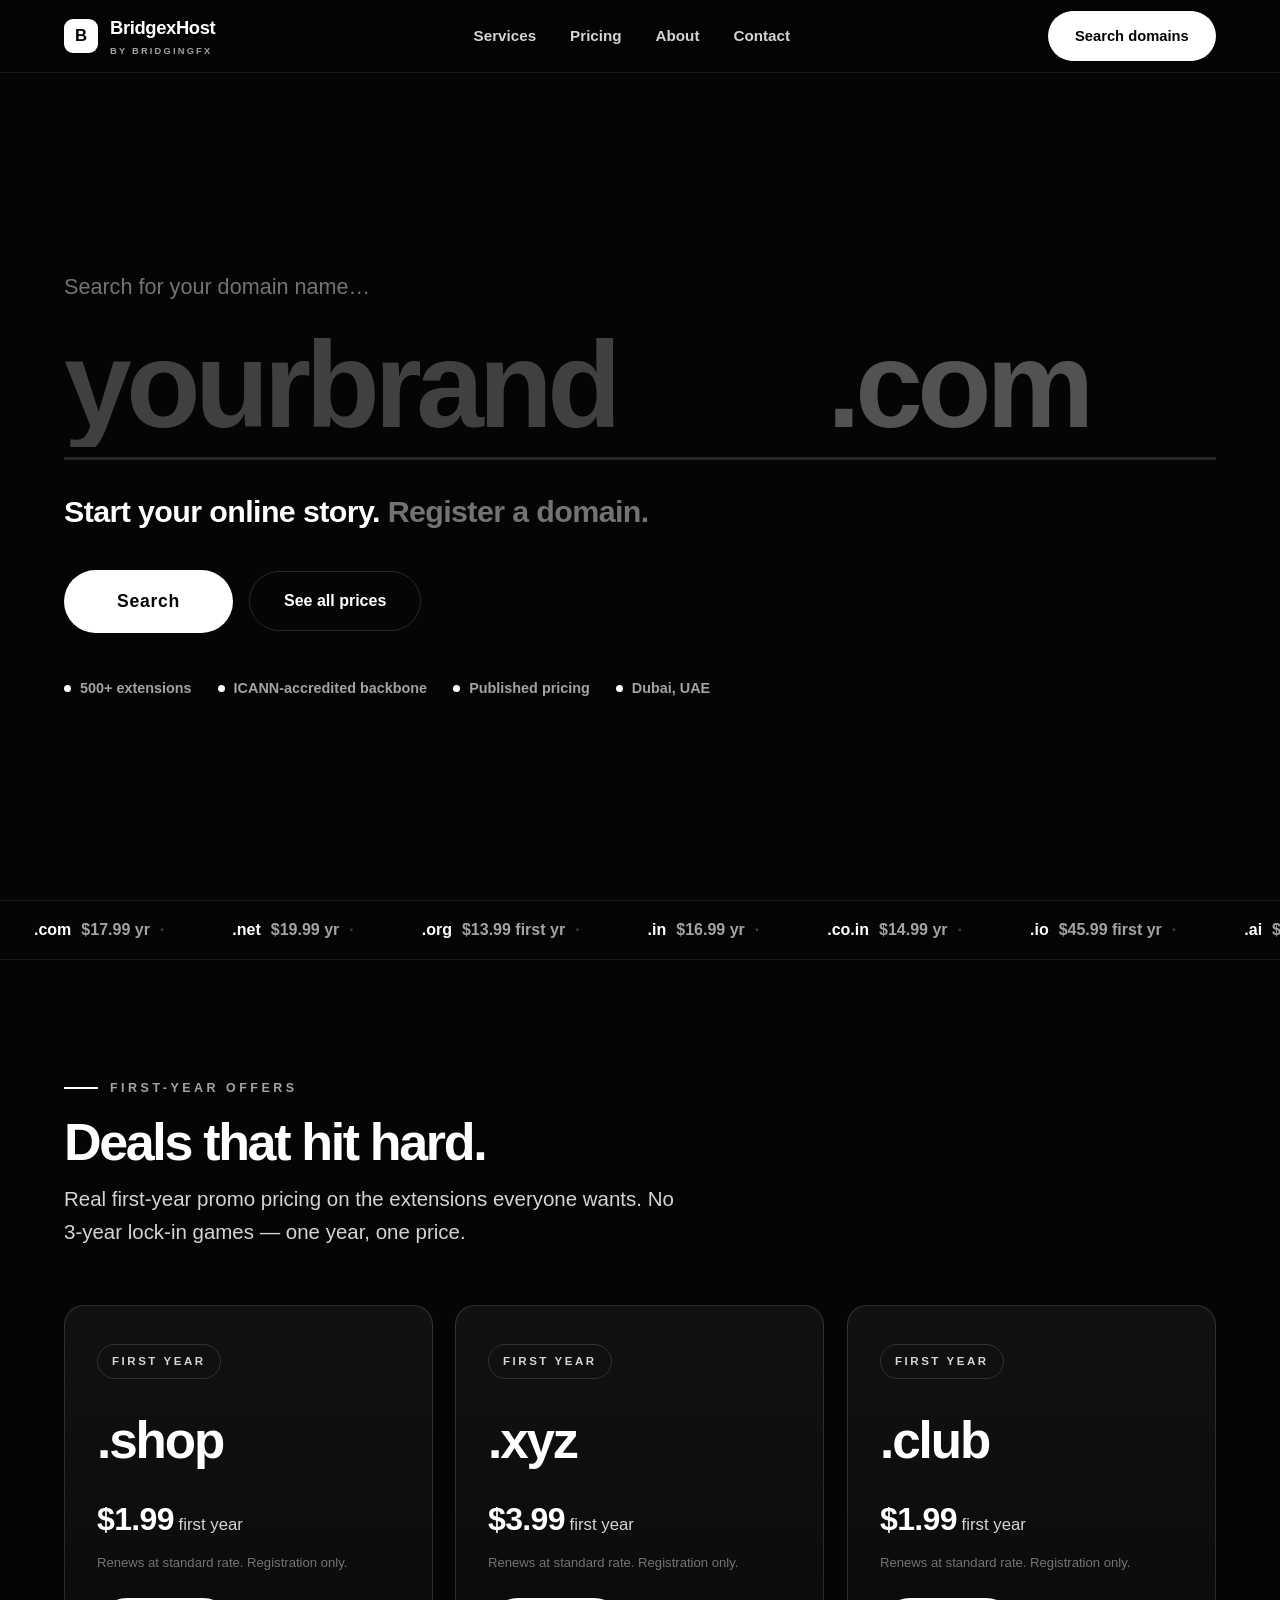
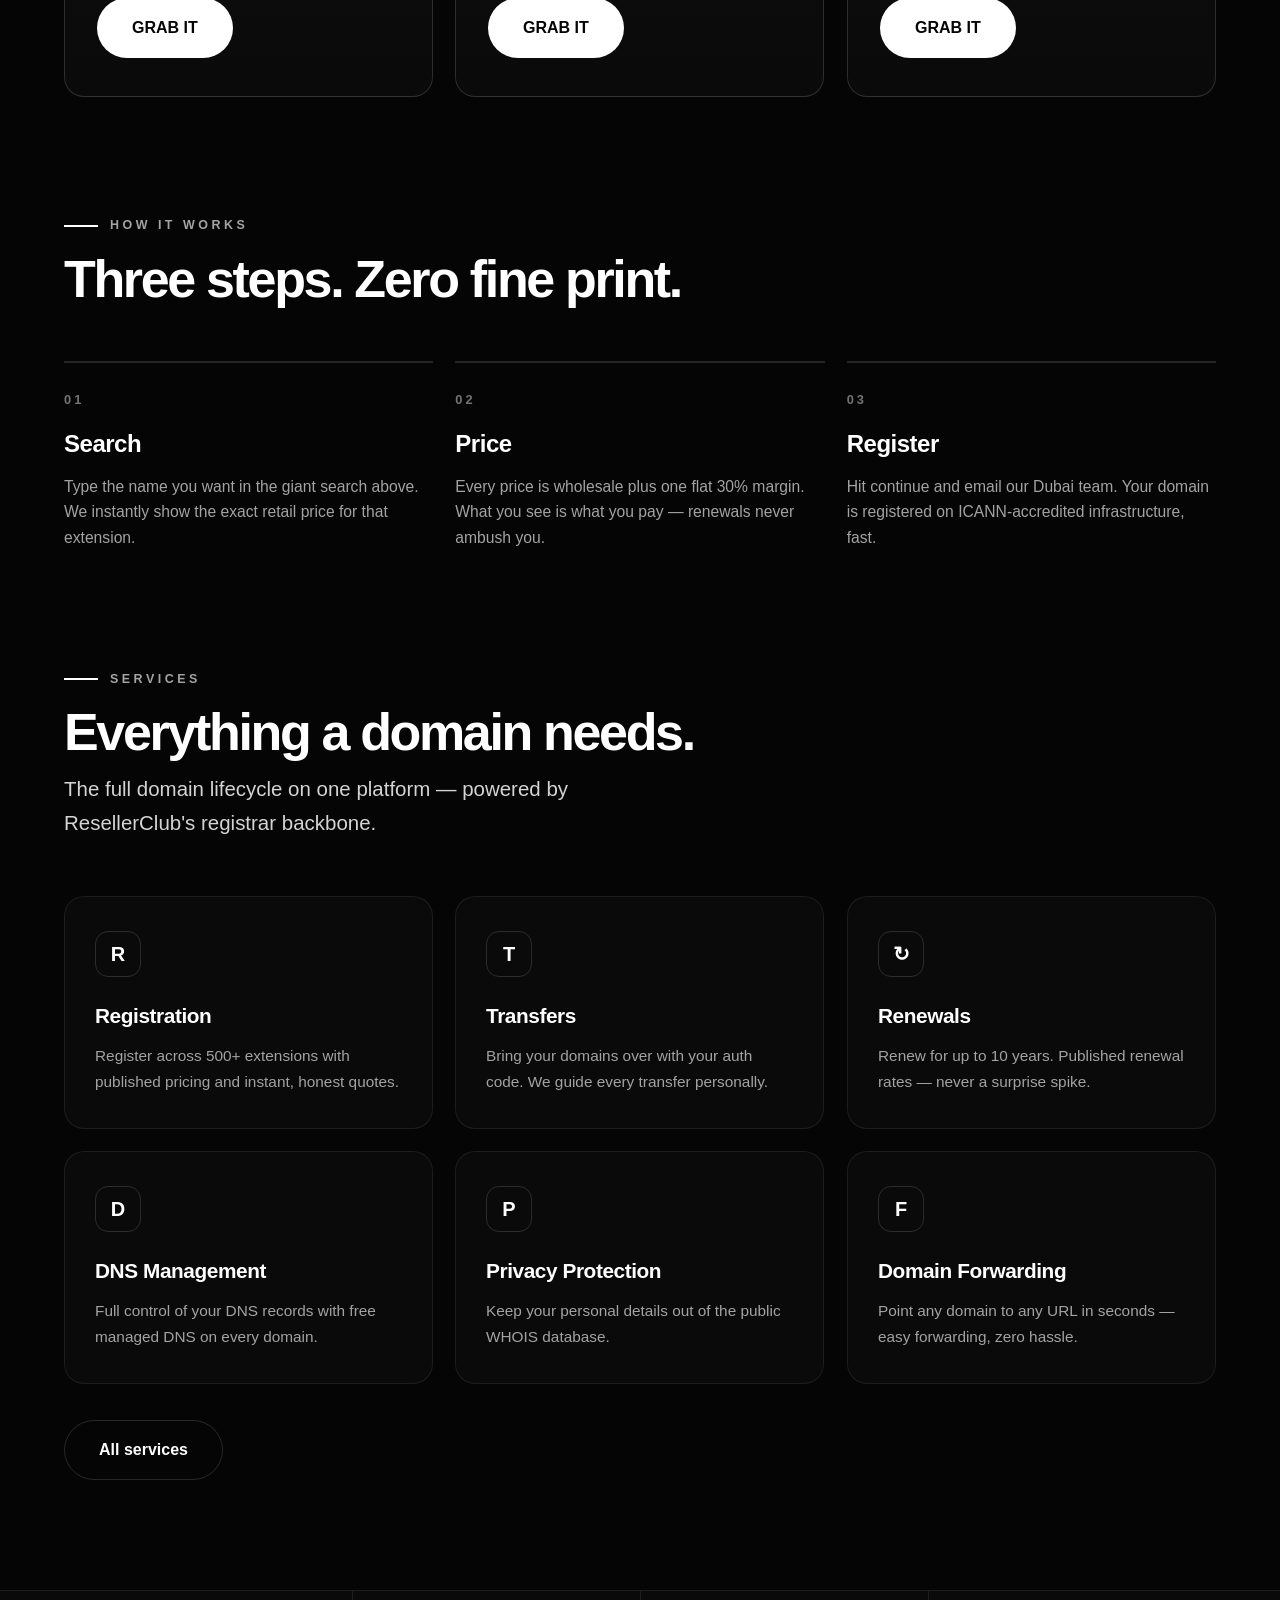
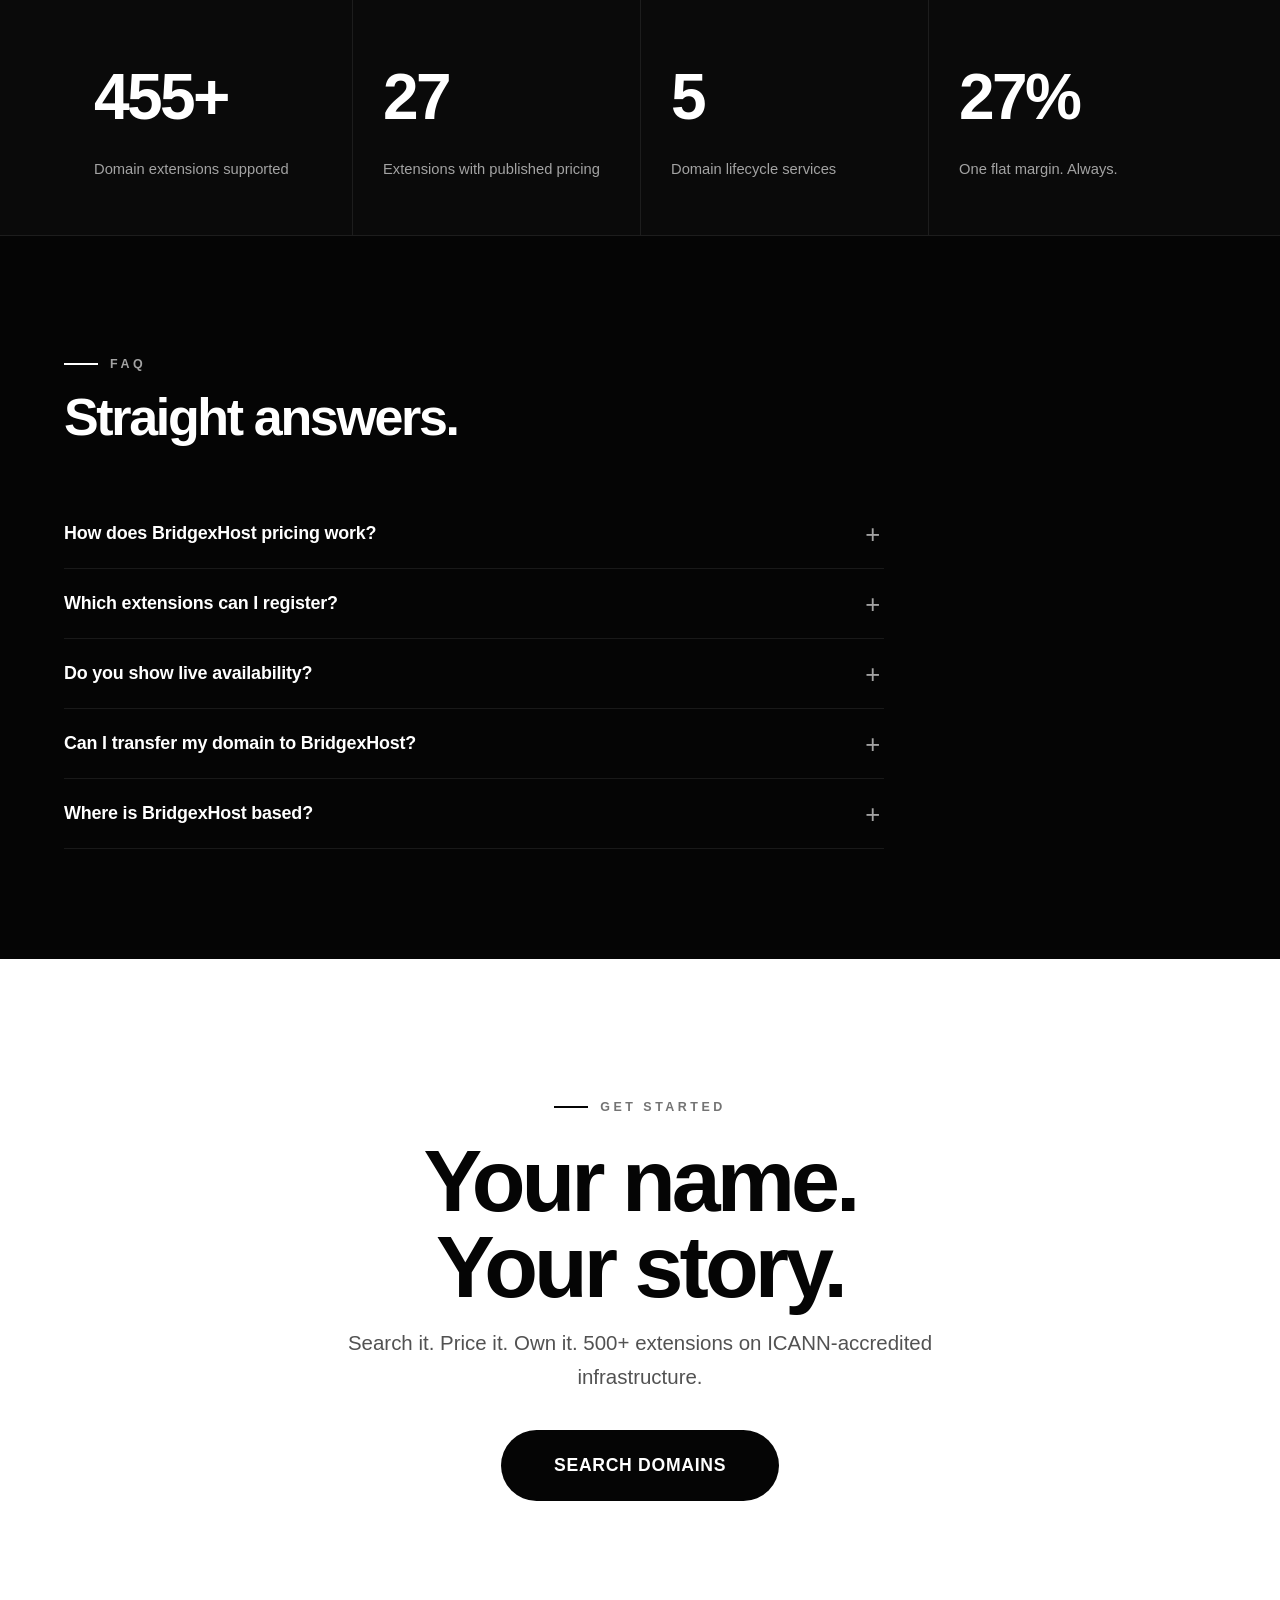
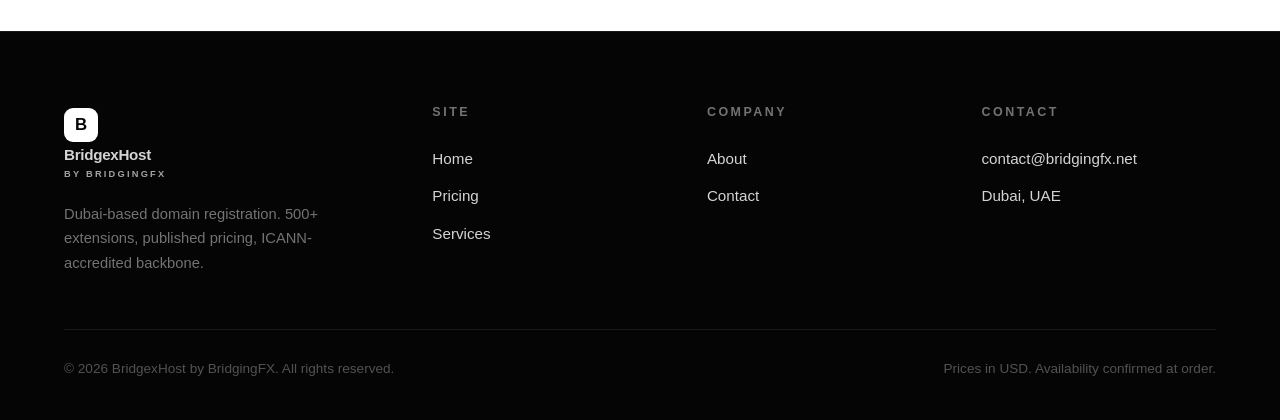
==== index.html @ 126a9aae "BridgexHost v2 — black & white Spaceship-style rebuild with full SEO/AIO/GEO" ====
<!DOCTYPE html>
<html lang="en">
<head>
  <meta charset="UTF-8">
  <meta name="viewport" content="width=device-width, initial-scale=1.0">
  <title>BridgexHost — Buy &amp; Register Domain Names Online | Dubai</title>
  <meta name="description" content="Register domain names with BridgexHost, Dubai's transparent domain registrar. 500+ extensions, published pricing, ICANN-accredited backbone. Price your domain.">
  <link rel="canonical" href="https://dawoodshah2232-svg.github.io/bridgexhost/">
  <meta property="og:type" content="website">
  <meta property="og:site_name" content="BridgexHost">
  <meta property="og:title" content="BridgexHost — Buy &amp; Register Domain Names Online | Dubai">
  <meta property="og:description" content="Dubai-based domain registrar. 500+ extensions, published transparent pricing, ICANN-accredited backbone.">
  <meta property="og:url" content="https://dawoodshah2232-svg.github.io/bridgexhost/">
  <meta name="twitter:card" content="summary_large_card">
  <meta name="twitter:title" content="BridgexHost — Buy &amp; Register Domain Names Online | Dubai">
  <meta name="twitter:description" content="Dubai-based domain registrar. 500+ extensions, published transparent pricing, ICANN-accredited backbone.">
  <link rel="stylesheet" href="assets/css/style.css">
  <script type="application/ld+json">
  {"@context":"https://schema.org","@type":"Organization","name":"BridgexHost",
   "url":"https://dawoodshah2232-svg.github.io/bridgexhost/",
   "description":"Dubai-based domain registration service. 500+ domain extensions on ICANN-accredited registrar infrastructure with published transparent pricing.",
   "email":"contact@bridgingfx.net",
   "address":{"@type":"PostalAddress","addressLocality":"Dubai","addressCountry":"AE"},
   "parentOrganization":{"@type":"Organization","name":"BridgingFX"}}
  </script>
  <script type="application/ld+json">
  {"@context":"https://schema.org","@type":"WebSite","name":"BridgexHost",
   "url":"https://dawoodshah2232-svg.github.io/bridgexhost/",
   "potentialAction":{"@type":"SearchAction",
     "target":"https://dawoodshah2232-svg.github.io/bridgexhost/pricing.html",
     "query-input":"required name=search_term_string"}}
  </script>
  <script type="application/ld+json">
  {"@context":"https://schema.org","@type":"FAQPage","mainEntity":[
   {"@type":"Question","name":"How does BridgexHost pricing work?","acceptedAnswer":{"@type":"Answer","text":"Every published price is our wholesale cost plus a flat 30% margin, rounded to .99. No tiers, no coupons, no renewal ambush — the number you see is the number you pay."}},
   {"@type":"Question","name":"Which domain extensions can I register?","acceptedAnswer":{"@type":"Answer","text":"We publish prices for 30 popular extensions including .com, .net, .org, .io, .ai, .in and .co. Our registrar backbone supports 500+ extensions — email contact@bridgingfx.net for any extension not on the list."}},
   {"@type":"Question","name":"Do you show live domain availability?","acceptedAnswer":{"@type":"Answer","text":"Our website shows the exact retail price for any extension instantly. Live availability is confirmed at the moment you order — we never display faked availability badges."}},
   {"@type":"Question","name":"Can I transfer my existing domain to BridgexHost?","acceptedAnswer":{"@type":"Answer","text":"Yes. Domain transfers are fully supported with your authorization code. Contact us and we will walk you through the transfer step by step."}},
   {"@type":"Question","name":"Where is BridgexHost based?","acceptedAnswer":{"@type":"Answer","text":"BridgexHost is the domain registration brand of BridgingFX, based in Dubai, United Arab Emirates. Contact: contact@bridgingfx.net."}}
  ]}
  </script>
</head>
<body>

<nav class="nav" id="nav">
  <div class="container nav-inner">
    <a href="index.html" class="brand" aria-label="BridgexHost home">
      <span class="brand-mark">B</span>
      <span>BridgexHost<small>BY BRIDGINGFX</small></span>
    </a>
    <div class="nav-links">
      <a href="services.html">Services</a>
      <a href="pricing.html">Pricing</a>
      <a href="about.html">About</a>
      <a href="contact.html">Contact</a>
    </div>
    <div class="nav-cta">
      <a href="#search" class="btn btn-white" style="padding:12px 26px;font-size:.92rem">Search domains</a>
      <button class="burger" id="burger" aria-label="Open menu" aria-expanded="false">
        <span></span><span></span><span></span>
      </button>
    </div>
  </div>
</nav>
<div class="mobile-menu" id="mobileMenu">
  <a href="index.html">Home</a>
  <a href="services.html">Services</a>
  <a href="pricing.html">Pricing</a>
  <a href="about.html">About</a>
  <a href="contact.html">Contact</a>
</div>

<main>
<!-- ============ HERO: the search IS the headline ============ -->
<header class="hero" id="search">
  <div class="container">
    <p class="hero-label reveal">Search for your domain name…</p>
    <form id="giantForm" class="giant-search reveal reveal-d1" autocomplete="off">
      <div class="giant-line">
        <input id="giantInput" type="text" placeholder="yourbrand" aria-label="Type your desired domain name" spellcheck="false" autocomplete="off">
        <span class="tld-cycle" id="tldCycle" aria-hidden="true">.com</span>
      </div>
    </form>
    <h1 class="hero-sub reveal reveal-d2">Start your online story. <span class="dim">Register a domain.</span></h1>
    <div class="hero-cta reveal reveal-d3">
      <button type="submit" form="giantForm" class="btn btn-white btn-big">Search</button>
      <a href="pricing.html" class="btn btn-ghost">See all prices</a>
    </div>
    <div class="search-result" id="giantResult" role="status" aria-live="polite"></div>
    <div class="hero-meta reveal reveal-d4">
      <span><i></i>500+ extensions</span>
      <span><i></i>ICANN-accredited backbone</span>
      <span><i></i>Published pricing</span>
      <span><i></i>Dubai, UAE</span>
    </div>
  </div>
</header>

<!-- ============ TICKER ============ -->
<div class="ticker" aria-hidden="true">
  <div class="ticker-track" id="tickerTrack"></div>
</div>

<!-- ============ PROMO PUNCH (BigRock energy) ============ -->
<section class="section">
  <div class="container">
    <div class="section-head">
      <span class="eyebrow reveal">First-year offers</span>
      <h2 class="display display-md reveal reveal-d1">Deals that hit hard.</h2>
      <p class="lede reveal reveal-d2">Real first-year promo pricing on the extensions everyone wants. No 3-year lock-in games — one year, one price.</p>
    </div>
    <div class="promo-grid">
      <article class="promo-card reveal" data-tilt>
        <span class="flag">FIRST YEAR</span>
        <div class="tld">.shop</div>
        <p class="deal"><b>$1.99</b> first year</p>
        <p class="fine">Renews at standard rate. Registration only.</p>
        <a href="contact.html?domain=yourstore.shop" class="btn btn-white">GRAB IT</a>
      </article>
      <article class="promo-card reveal reveal-d1" data-tilt>
        <span class="flag">FIRST YEAR</span>
        <div class="tld">.xyz</div>
        <p class="deal"><b>$3.99</b> first year</p>
        <p class="fine">Renews at standard rate. Registration only.</p>
        <a href="contact.html?domain=yourbrand.xyz" class="btn btn-white">GRAB IT</a>
      </article>
      <article class="promo-card reveal reveal-d2" data-tilt>
        <span class="flag">FIRST YEAR</span>
        <div class="tld">.club</div>
        <p class="deal"><b>$1.99</b> first year</p>
        <p class="fine">Renews at standard rate. Registration only.</p>
        <a href="contact.html?domain=yourclub.club" class="btn btn-white">GRAB IT</a>
      </article>
    </div>
  </div>
</section>

<!-- ============ HOW IT WORKS ============ -->
<section class="section" style="padding-top:0">
  <div class="container">
    <div class="section-head">
      <span class="eyebrow reveal">How it works</span>
      <h2 class="display display-md reveal reveal-d1">Three steps. Zero fine print.</h2>
    </div>
    <div class="steps">
      <div class="step reveal">
        <span class="n">01</span>
        <h3>Search</h3>
        <p>Type the name you want in the giant search above. We instantly show the exact retail price for that extension.</p>
      </div>
      <div class="step reveal reveal-d1">
        <span class="n">02</span>
        <h3>Price</h3>
        <p>Every price is wholesale plus one flat 30% margin. What you see is what you pay — renewals never ambush you.</p>
      </div>
      <div class="step reveal reveal-d2">
        <span class="n">03</span>
        <h3>Register</h3>
        <p>Hit continue and email our Dubai team. Your domain is registered on ICANN-accredited infrastructure, fast.</p>
      </div>
    </div>
  </div>
</section>

<!-- ============ SERVICES ============ -->
<section class="section" style="padding-top:0">
  <div class="container">
    <div class="section-head">
      <span class="eyebrow reveal">Services</span>
      <h2 class="display display-md reveal reveal-d1">Everything a domain needs.</h2>
      <p class="lede reveal reveal-d2">The full domain lifecycle on one platform — powered by ResellerClub's registrar backbone.</p>
    </div>
    <div class="svc-grid">
      <article class="svc-card reveal" data-tilt>
        <div class="icon">R</div>
        <h3>Registration</h3>
        <p>Register across 500+ extensions with published pricing and instant, honest quotes.</p>
      </article>
      <article class="svc-card reveal reveal-d1" data-tilt>
        <div class="icon">T</div>
        <h3>Transfers</h3>
        <p>Bring your domains over with your auth code. We guide every transfer personally.</p>
      </article>
      <article class="svc-card reveal reveal-d2" data-tilt>
        <div class="icon">↻</div>
        <h3>Renewals</h3>
        <p>Renew for up to 10 years. Published renewal rates — never a surprise spike.</p>
      </article>
      <article class="svc-card reveal" data-tilt>
        <div class="icon">D</div>
        <h3>DNS Management</h3>
        <p>Full control of your DNS records with free managed DNS on every domain.</p>
      </article>
      <article class="svc-card reveal reveal-d1" data-tilt>
        <div class="icon">P</div>
        <h3>Privacy Protection</h3>
        <p>Keep your personal details out of the public WHOIS database.</p>
      </article>
      <article class="svc-card reveal reveal-d2" data-tilt>
        <div class="icon">F</div>
        <h3>Domain Forwarding</h3>
        <p>Point any domain to any URL in seconds — easy forwarding, zero hassle.</p>
      </article>
    </div>
    <div class="reveal" style="margin-top:36px">
      <a href="services.html" class="btn btn-ghost">All services</a>
    </div>
  </div>
</section>

<!-- ============ STATS ============ -->
<div class="stats-band">
  <div class="container stats">
    <div class="stat reveal"><div class="v"><span data-count="500" data-suffix="+">0</span></div><div class="l">Domain extensions supported</div></div>
    <div class="stat reveal reveal-d1"><div class="v"><span data-count="30">0</span></div><div class="l">Extensions with published pricing</div></div>
    <div class="stat reveal reveal-d2"><div class="v"><span data-count="6">0</span></div><div class="l">Domain lifecycle services</div></div>
    <div class="stat reveal reveal-d3"><div class="v"><span data-count="30" data-suffix="%">0</span></div><div class="l">One flat margin. Always.</div></div>
  </div>
</div>

<!-- ============ FAQ ============ -->
<section class="section">
  <div class="container">
    <div class="section-head">
      <span class="eyebrow reveal">FAQ</span>
      <h2 class="display display-md reveal reveal-d1">Straight answers.</h2>
    </div>
    <div class="faq">
      <div class="faq-item reveal">
        <button class="faq-q" aria-expanded="false">How does BridgexHost pricing work?</button>
        <div class="faq-a"><p>Every published price is our wholesale cost plus a flat 30% margin, rounded to .99. No tiers, no coupons, no renewal ambush — the number you see is the number you pay.</p></div>
      </div>
      <div class="faq-item reveal">
        <button class="faq-q" aria-expanded="false">Which extensions can I register?</button>
        <div class="faq-a"><p>We publish prices for 30 popular extensions including .com, .net, .org, .io, .ai, .in and .co. Our registrar backbone supports 500+ extensions — email contact@bridgingfx.net for any extension not on the list.</p></div>
      </div>
      <div class="faq-item reveal">
        <button class="faq-q" aria-expanded="false">Do you show live availability?</button>
        <div class="faq-a"><p>Our site shows the exact retail price for any extension instantly. Live availability is confirmed at the moment you order — we never display faked availability badges.</p></div>
      </div>
      <div class="faq-item reveal">
        <button class="faq-q" aria-expanded="false">Can I transfer my domain to BridgexHost?</button>
        <div class="faq-a"><p>Yes. Transfers are fully supported with your domain's authorization code. Contact us and we walk you through it step by step.</p></div>
      </div>
      <div class="faq-item reveal">
        <button class="faq-q" aria-expanded="false">Where is BridgexHost based?</button>
        <div class="faq-a"><p>BridgexHost is the domain registration brand of BridgingFX, based in Dubai, United Arab Emirates. Reach us at contact@bridgingfx.net.</p></div>
      </div>
    </div>
  </div>
</section>

<!-- ============ BIG CTA (inverted) ============ -->
<section class="invert">
  <div class="container cta-big">
    <span class="eyebrow reveal">Get started</span>
    <h2 class="display display-lg reveal reveal-d1">Your name.<br>Your story.</h2>
    <p class="lede reveal reveal-d2">Search it. Price it. Own it. 500+ extensions on ICANN-accredited infrastructure.</p>
    <div class="hero-cta reveal reveal-d3">
      <a href="#search" class="btn btn-black btn-big">SEARCH DOMAINS</a>
    </div>
  </div>
</section>
</main>

<footer>
  <div class="container">
    <div class="foot-grid">
      <div class="foot-brand">
        <a href="index.html" class="brand"><span class="brand-mark">B</span><span>BridgexHost<small>BY BRIDGINGFX</small></span></a>
        <p>Dubai-based domain registration. 500+ extensions, published pricing, ICANN-accredited backbone.</p>
      </div>
      <div>
        <h4>Site</h4>
        <a href="index.html">Home</a><a href="pricing.html">Pricing</a><a href="services.html">Services</a>
      </div>
      <div>
        <h4>Company</h4>
        <a href="about.html">About</a><a href="contact.html">Contact</a>
      </div>
      <div>
        <h4>Contact</h4>
        <a href="mailto:contact@bridgingfx.net">contact@bridgingfx.net</a>
        <a href="about.html">Dubai, UAE</a>
      </div>
    </div>
    <div class="foot-base">
      <span>© 2026 BridgexHost by BridgingFX. All rights reserved.</span>
      <span>Prices in USD. Availability confirmed at order.</span>
    </div>
  </div>
</footer>

<script src="assets/js/pricing-data.js"></script>
<script src="assets/js/main.js"></script>
</body>
</html>
---- assets/css/style.css ----
/* ============================================================
   BridgexHost v2 — BLACK & WHITE design system
   Reference: Spaceship (type-driven, search-as-hero) +
              BigRock (punchy promo energy).
   Monochrome discipline: black/white/gray only. No brand colors.
   ============================================================ */

:root {
  --black: #050505;
  --ink: #0a0a0a;
  --ink-2: #111111;
  --ink-3: #1a1a1a;
  --white: #ffffff;
  --g-100: #f5f5f5;
  --g-200: #e8e8e8;
  --g-300: #d4d4d4;
  --g-400: #a3a3a3;
  --g-500: #737373;
  --g-600: #525252;
  --g-700: #404040;
  --g-800: #262626;
  --line: rgba(255, 255, 255, 0.14);
  --line-soft: rgba(255, 255, 255, 0.08);
  --line-dark: rgba(0, 0, 0, 0.12);

  --font: -apple-system, BlinkMacSystemFont, "SF Pro Display", "SF Pro Text",
    "Helvetica Neue", Helvetica, Arial, sans-serif;

  --ease: cubic-bezier(0.22, 1, 0.36, 1);
  --radius: 14px;
  --container: 1200px;
}

* { margin: 0; padding: 0; box-sizing: border-box; }
html { scroll-behavior: smooth; }
html, body { overflow-x: hidden; }

body {
  font-family: var(--font);
  background: var(--black);
  color: var(--white);
  font-size: 1.0625rem;
  line-height: 1.65;
  -webkit-font-smoothing: antialiased;
  text-rendering: optimizeLegibility;
}

::selection { background: var(--white); color: var(--black); }
a { color: inherit; text-decoration: none; }
button { font-family: var(--font); touch-action: manipulation; cursor: pointer; }
img { max-width: 100%; display: block; }

.num, .price, td, .ticker-track { font-variant-numeric: tabular-nums; }

.container { max-width: var(--container); width: 100%; margin: 0 auto; padding: 0 24px; }

/* ---------- typography ---------- */
.display {
  font-weight: 800;
  letter-spacing: -0.045em;
  line-height: 0.98;
}
.display-xl { font-size: clamp(3.2rem, 11vw, 10rem); }
.display-lg { font-size: clamp(2.6rem, 7vw, 5.5rem); }
.display-md { font-size: clamp(2rem, 4.5vw, 3.25rem); }
.eyebrow {
  display: inline-flex; align-items: center; gap: 12px;
  font-size: 0.78rem; font-weight: 700;
  letter-spacing: 0.28em; text-transform: uppercase;
  color: var(--g-400);
}
.eyebrow::before { content: ""; width: 34px; height: 2px; background: var(--white); }
.lede { font-size: clamp(1.05rem, 1.6vw, 1.3rem); color: var(--g-300); max-width: 620px; }
.muted { color: var(--g-400); }

/* ---------- nav ---------- */
.nav {
  position: fixed; inset: 0 0 auto 0; z-index: 100;
  backdrop-filter: blur(18px); -webkit-backdrop-filter: blur(18px);
  background: rgba(5, 5, 5, 0.72);
  border-bottom: 1px solid var(--line-soft);
  transition: transform 0.35s var(--ease);
}
.nav.hidden { transform: translateY(-100%); }
.nav-inner { display: flex; align-items: center; justify-content: space-between; height: 72px; }
.brand { display: flex; align-items: center; gap: 12px; font-weight: 800; font-size: 1.15rem; letter-spacing: -0.02em; }
.brand-mark {
  width: 34px; height: 34px; border-radius: 9px;
  background: var(--white); color: var(--black);
  display: grid; place-items: center; font-weight: 900; font-size: 1.05rem;
}
.brand small { display: block; font-size: 0.58rem; font-weight: 700; letter-spacing: 0.24em; color: var(--g-400); }
.nav-links { display: flex; gap: 34px; }
.nav-links a { font-size: 0.95rem; font-weight: 600; color: var(--g-300); position: relative; padding: 6px 0; }
.nav-links a::after {
  content: ""; position: absolute; left: 0; bottom: 0; height: 2px; width: 100%;
  background: var(--white); transform: scaleX(0); transform-origin: left;
  transition: transform 0.3s var(--ease);
}
.nav-links a:hover::after, .nav-links a.active::after { transform: scaleX(1); }
.nav-links a:hover, .nav-links a.active { color: var(--white); }
.burger { display: none; background: none; border: 0; width: 40px; height: 40px; position: relative; transition: transform 0.15s ease-out; }
.burger:active { transform: scale(0.92); }
.burger span { position: absolute; left: 8px; right: 8px; height: 2px; background: var(--white); transition: transform 0.3s var(--ease), opacity 0.2s; }
.burger span:nth-child(1) { top: 13px; } .burger span:nth-child(2) { top: 19px; } .burger span:nth-child(3) { top: 25px; }
.burger.open span:nth-child(1) { transform: translateY(6px) rotate(45deg); }
.burger.open span:nth-child(2) { opacity: 0; }
.burger.open span:nth-child(3) { transform: translateY(-6px) rotate(-45deg); }

.mobile-menu {
  position: fixed; inset: 72px 0 auto 0; z-index: 99;
  background: rgba(5,5,5,0.97); backdrop-filter: blur(20px);
  border-bottom: 1px solid var(--line-soft);
  padding: 12px 24px 28px; display: none;
}
.mobile-menu.open { display: block; }
.mobile-menu a {
  display: block; padding: 14px 0; font-size: 1.5rem; font-weight: 800;
  letter-spacing: -0.02em; border-bottom: 1px solid var(--line-soft);
  opacity: 0; transform: translateY(14px);
}
.mobile-menu.open a { animation: menuIn 0.45s var(--ease) forwards; }
.mobile-menu.open a:nth-child(2) { animation-delay: 0.05s; }
.mobile-menu.open a:nth-child(3) { animation-delay: 0.1s; }
.mobile-menu.open a:nth-child(4) { animation-delay: 0.15s; }
.mobile-menu.open a:nth-child(5) { animation-delay: 0.2s; }
@keyframes menuIn { to { opacity: 1; transform: none; } }

/* ---------- buttons ---------- */
.btn {
  display: inline-flex; align-items: center; justify-content: center; gap: 10px;
  font-weight: 700; font-size: 1rem; border-radius: 999px;
  padding: 16px 34px; border: 1px solid transparent;
  transition: transform 0.15s ease-out, background 0.25s, color 0.25s, box-shadow 0.25s;
  will-change: transform;
}
.btn:active { transform: scale(0.97); }
.btn-white { background: var(--white); color: var(--black); }
.btn-white:hover { box-shadow: 0 0 0 6px rgba(255,255,255,0.12), 0 12px 40px rgba(255,255,255,0.25); }
.btn-ghost { border-color: var(--line); color: var(--white); background: transparent; }
.btn-ghost:hover { border-color: var(--white); background: rgba(255,255,255,0.06); }
.btn-black { background: var(--black); color: var(--white); }
.btn-black:hover { box-shadow: 0 12px 32px rgba(0,0,0,0.35); }
.btn-big { padding: 20px 52px; font-size: 1.1rem; letter-spacing: 0.04em; }

/* ---------- hero: search IS the headline ---------- */
.hero {
  min-height: 100svh; display: flex; flex-direction: column; justify-content: center;
  padding: 130px 0 60px; position: relative;
}
.hero-label { color: var(--g-500); font-size: clamp(1rem, 2vw, 1.35rem); margin-bottom: 18px; }
.giant-search { position: relative; margin: 8px 0 26px; }
.giant-search input {
  flex: 1 1 auto; min-width: 0; background: transparent; border: 0; outline: 0;
  color: var(--white);
  font-family: var(--font); font-weight: 800;
  font-size: clamp(2.6rem, 9.5vw, 8.5rem);
  letter-spacing: -0.045em; line-height: 1.02;
  caret-color: var(--white);
}
.giant-search input::placeholder { color: var(--g-700); }
.giant-search .tld-cycle {
  color: var(--g-600); font-weight: 800;
  font-size: clamp(2.6rem, 9.5vw, 8.5rem);
  letter-spacing: -0.045em; line-height: 1.02;
  display: inline-block; min-width: 3.2em; flex-shrink: 0;
  transition: opacity 0.25s ease, transform 0.25s ease;
}
.giant-search .tld-cycle.swap { opacity: 0; transform: translateY(12px); }
.giant-line {
  display: flex; align-items: baseline; flex-wrap: nowrap;
  border-bottom: 3px solid var(--g-800);
  padding-bottom: 10px; transition: border-color 0.3s, box-shadow 0.3s;
}
.giant-line:focus-within {
  border-color: var(--white);
  box-shadow: 0 18px 60px -18px rgba(255,255,255,0.35);
}
.hero-sub { font-size: clamp(1.25rem, 2.6vw, 1.9rem); font-weight: 600; letter-spacing: -0.02em; color: var(--white); max-width: 640px; }
.hero-sub .dim { color: var(--g-500); }
.hero-cta { display: flex; gap: 16px; margin-top: 34px; flex-wrap: wrap; align-items: center; }
.hero-meta { display: flex; gap: 26px; margin-top: 44px; flex-wrap: wrap; }
.hero-meta span { display: inline-flex; align-items: center; gap: 9px; font-size: 0.9rem; color: var(--g-400); font-weight: 600; }
.hero-meta i { width: 7px; height: 7px; border-radius: 50%; background: var(--white); display: inline-block; }

/* search result card */
.search-result {
  margin-top: 30px; max-width: 720px;
  border: 1px solid var(--line); border-radius: var(--radius);
  background: var(--ink-2); padding: 26px 28px;
  display: none;
}
.search-result.show { display: block; animation: riseIn 0.5s var(--ease); }
@keyframes riseIn { from { opacity: 0; transform: translateY(18px); } to { opacity: 1; transform: none; } }
.search-result .domain { font-size: clamp(1.6rem, 3.4vw, 2.4rem); font-weight: 800; letter-spacing: -0.03em; }
.search-result .row { display: flex; justify-content: space-between; align-items: center; gap: 18px; margin-top: 14px; flex-wrap: wrap; }
.search-result .p { font-size: 1.05rem; color: var(--g-300); }
.search-result .p b { color: var(--white); font-size: 1.5rem; font-variant-numeric: tabular-nums; }
.search-result .note { margin-top: 12px; font-size: 0.85rem; color: var(--g-500); }
.search-result.error { border-color: rgba(255,255,255,0.35); }
.search-result.error .domain { color: var(--g-300); font-size: 1.25rem; }

/* ---------- ticker ---------- */
.ticker { border-top: 1px solid var(--line-soft); border-bottom: 1px solid var(--line-soft); overflow: hidden; background: var(--black); }
.ticker-track {
  display: flex; gap: 0; white-space: nowrap; width: max-content;
  animation: tick 36s linear infinite; padding: 16px 0;
}
.ticker:hover .ticker-track { animation-play-state: paused; }
@keyframes tick { to { transform: translateX(-50%); } }
.tick-item { display: inline-flex; align-items: baseline; gap: 10px; padding: 0 34px; font-weight: 700; font-size: 1rem; }
.tick-item .t { color: var(--white); }
.tick-item .p { color: var(--g-400); }
.tick-item .dot { color: var(--g-700); }

/* ---------- sections ---------- */
.section { padding: 110px 0; }
.section-head { max-width: 760px; margin-bottom: 56px; }
.section-head h2 { margin: 18px 0 14px; }
.invert { background: var(--white); color: var(--black); }
.invert .lede { color: var(--g-600); }
.invert .eyebrow { color: var(--g-500); }
.invert .eyebrow::before { background: var(--black); }
.invert .muted { color: var(--g-500); }

/* promo punch cards (BigRock energy, monochrome) */
.promo-grid { display: grid; grid-template-columns: repeat(3, 1fr); gap: 22px; }
.promo-card {
  border: 1px solid var(--line); border-radius: 20px; padding: 38px 32px;
  background: linear-gradient(180deg, var(--ink-2), var(--ink));
  position: relative; overflow: hidden;
  transition: transform 0.2s ease-out, border-color 0.3s, box-shadow 0.3s;
  transform-style: preserve-3d; will-change: transform;
}
.promo-card:hover { border-color: rgba(255,255,255,0.4); box-shadow: 0 24px 70px rgba(0,0,0,0.6); }
.promo-card .flag {
  display: inline-block; font-size: 0.72rem; font-weight: 800; letter-spacing: 0.22em;
  border: 1px solid var(--line); border-radius: 999px; padding: 7px 14px;
  color: var(--g-300); margin-bottom: 20px;
}
.promo-card .tld { font-size: clamp(2.6rem, 4vw, 3.6rem); font-weight: 800; letter-spacing: -0.04em; }
.promo-card .deal { font-size: 1.05rem; color: var(--g-300); margin: 10px 0 6px; }
.promo-card .deal b { color: var(--white); font-size: 2rem; font-variant-numeric: tabular-nums; letter-spacing: -0.02em; }
.promo-card .fine { font-size: 0.82rem; color: var(--g-500); margin-bottom: 24px; }

/* steps */
.steps { display: grid; grid-template-columns: repeat(3, 1fr); gap: 22px; counter-reset: step; }
.step {
  border-top: 2px solid var(--g-800); padding-top: 26px;
}
.step .n {
  font-size: 0.8rem; font-weight: 800; letter-spacing: 0.24em; color: var(--g-500);
  display: block; margin-bottom: 14px;
}
.step h3 { font-size: 1.5rem; font-weight: 800; letter-spacing: -0.02em; margin-bottom: 10px; }
.step p { color: var(--g-400); font-size: 0.98rem; }

/* service cards */
.svc-grid { display: grid; grid-template-columns: repeat(3, 1fr); gap: 22px; }
.svc-card {
  border: 1px solid var(--line-soft); border-radius: 20px; padding: 34px 30px;
  background: var(--ink); transition: transform 0.2s ease-out, border-color 0.3s, background 0.3s;
  transform-style: preserve-3d; will-change: transform;
}
.svc-card:hover { border-color: rgba(255,255,255,0.35); background: var(--ink-2); }
.svc-card .icon {
  width: 46px; height: 46px; border-radius: 13px; border: 1px solid var(--line);
  display: grid; place-items: center; margin-bottom: 22px; font-size: 1.25rem; font-weight: 800;
}
.svc-card h3 { font-size: 1.3rem; font-weight: 800; letter-spacing: -0.02em; margin-bottom: 10px; }
.svc-card p { color: var(--g-400); font-size: 0.96rem; }

/* stats band */
.stats-band { border-top: 1px solid var(--line-soft); border-bottom: 1px solid var(--line-soft); background: var(--ink); }
.stats { display: grid; grid-template-columns: repeat(4, 1fr); }
.stat { padding: 54px 30px; border-left: 1px solid var(--line-soft); }
.stat:first-child { border-left: 0; }
.stat .v { font-size: clamp(2.6rem, 5vw, 4.2rem); font-weight: 800; letter-spacing: -0.04em; font-variant-numeric: tabular-nums; }
.stat .l { color: var(--g-400); font-size: 0.92rem; margin-top: 6px; }

/* inverted CTA */
.cta-big { text-align: center; padding: 130px 0; }
.cta-big h2 { margin: 20px 0 16px; }
.cta-big .lede { margin: 0 auto 36px; text-align: center; }
.cta-big .hero-cta { justify-content: center; }

/* ---------- pricing table ---------- */
.price-hero { padding: 170px 0 60px; }
.table-wrap { border: 1px solid var(--line); border-radius: 20px; overflow: hidden; background: var(--ink); }
.table-scroll { overflow-x: auto; }
table.prices { width: 100%; border-collapse: collapse; min-width: 640px; }
table.prices th {
  text-align: left; font-size: 0.75rem; font-weight: 800; letter-spacing: 0.2em;
  text-transform: uppercase; color: var(--g-500); padding: 20px 26px;
  border-bottom: 1px solid var(--line); background: var(--ink-2);
}
table.prices td { padding: 19px 26px; border-bottom: 1px solid var(--line-soft); font-size: 1.02rem; }
table.prices tr:last-child td { border-bottom: 0; }
table.prices tbody tr { transition: background 0.2s; }
table.prices tbody tr:hover { background: rgba(255,255,255,0.035); }
table.prices .tld { font-weight: 800; font-size: 1.15rem; letter-spacing: -0.01em; }
table.prices .reg { font-weight: 800; font-size: 1.15rem; font-variant-numeric: tabular-nums; }
table.prices .ren { color: var(--g-400); font-variant-numeric: tabular-nums; }
.badge-promo {
  display: inline-block; font-size: 0.68rem; font-weight: 800; letter-spacing: 0.14em;
  border: 1px solid var(--white); border-radius: 999px; padding: 4px 10px;
  margin-left: 10px; vertical-align: middle; white-space: nowrap;
}
.mini-btn {
  display: inline-block; font-size: 0.85rem; font-weight: 700;
  border: 1px solid var(--line); border-radius: 999px; padding: 9px 20px;
  transition: transform 0.15s ease-out, background 0.25s, color 0.25s;
}
.mini-btn:active { transform: scale(0.96); }
.mini-btn:hover { background: var(--white); color: var(--black); }

/* ---------- FAQ ---------- */
.faq { max-width: 820px; }
.faq-item { border-bottom: 1px solid var(--line-soft); }
.faq-q {
  width: 100%; background: none; border: 0; color: var(--white); text-align: left;
  font-size: 1.12rem; font-weight: 700; letter-spacing: -0.01em;
  padding: 24px 40px 24px 0; position: relative;
  transition: transform 0.15s ease-out;
}
.faq-q:active { transform: scale(0.99); }
.faq-q::after {
  content: "+"; position: absolute; right: 4px; top: 50%;
  transform: translateY(-50%); font-size: 1.6rem; font-weight: 400; color: var(--g-400);
  transition: transform 0.3s var(--ease);
}
.faq-item.open .faq-q::after { transform: translateY(-50%) rotate(45deg); }
.faq-a { max-height: 0; overflow: hidden; transition: max-height 0.45s var(--ease); }
.faq-a p { padding: 0 0 26px; color: var(--g-300); font-size: 0.99rem; max-width: 680px; }

/* ---------- services detail ---------- */
.svc-detail { display: grid; grid-template-columns: 1fr 1fr; gap: 22px; }
.svc-block {
  border: 1px solid var(--line-soft); border-radius: 20px; padding: 44px 38px; background: var(--ink);
}
.svc-block .k { font-size: 0.75rem; font-weight: 800; letter-spacing: 0.24em; color: var(--g-500); }
.svc-block h2 { font-size: clamp(1.7rem, 3vw, 2.4rem); font-weight: 800; letter-spacing: -0.03em; margin: 14px 0 12px; }
.svc-block p { color: var(--g-300); }
.svc-block ul { list-style: none; margin-top: 20px; }
.svc-block li { padding: 10px 0 10px 26px; position: relative; color: var(--g-300); font-size: 0.96rem; border-top: 1px solid var(--line-soft); }
.svc-block li::before { content: "—"; position: absolute; left: 0; color: var(--g-500); }

/* ---------- about / contact ---------- */
.fact-grid { display: grid; grid-template-columns: repeat(2, 1fr); gap: 22px; }
.fact { border: 1px solid var(--line-soft); border-radius: 18px; padding: 30px; background: var(--ink); }
.fact .k { font-size: 0.75rem; font-weight: 800; letter-spacing: 0.22em; color: var(--g-500); text-transform: uppercase; }
.fact .v { font-size: 1.25rem; font-weight: 700; margin-top: 10px; letter-spacing: -0.01em; }
.contact-card {
  border: 1px solid var(--line); border-radius: 22px; padding: 54px 48px;
  background: var(--ink-2); text-align: center; max-width: 760px; margin: 0 auto;
}
.contact-card .mail { font-size: clamp(1.4rem, 3.4vw, 2.2rem); font-weight: 800; letter-spacing: -0.03em; word-break: break-all; }
.form-row { display: grid; grid-template-columns: 1fr 1fr; gap: 16px; margin-bottom: 16px; }
.field input, .field textarea {
  width: 100%; background: var(--ink); border: 1px solid var(--line); border-radius: 12px;
  color: var(--white); font-family: var(--font); font-size: 1rem; padding: 15px 18px; outline: 0;
  transition: border-color 0.25s, box-shadow 0.25s;
}
.field input:focus, .field textarea:focus { border-color: var(--white); box-shadow: 0 0 0 4px rgba(255,255,255,0.1); }
.field textarea { min-height: 130px; resize: vertical; }

/* ---------- footer ---------- */
footer { border-top: 1px solid var(--line-soft); padding: 70px 0 40px; background: var(--black); }
.foot-grid { display: grid; grid-template-columns: 1.4fr 1fr 1fr 1fr; gap: 40px; margin-bottom: 54px; }
.foot-grid h4 { font-size: 0.78rem; font-weight: 800; letter-spacing: 0.2em; text-transform: uppercase; color: var(--g-500); margin-bottom: 18px; }
.foot-grid a { display: block; color: var(--g-300); font-size: 0.95rem; padding: 6px 0; }
.foot-grid a:hover { color: var(--white); }
.foot-brand p { color: var(--g-500); font-size: 0.92rem; margin-top: 14px; max-width: 300px; }
.foot-base { display: flex; justify-content: space-between; gap: 20px; flex-wrap: wrap; padding-top: 28px; border-top: 1px solid var(--line-soft); color: var(--g-600); font-size: 0.85rem; }

/* ---------- reveal ---------- */
.reveal { opacity: 0; transform: translateY(34px); }
.reveal.in { opacity: 1; transform: none; transition: opacity 0.8s var(--ease), transform 0.8s var(--ease); }
.reveal-d1.in { transition-delay: 0.08s; } .reveal-d2.in { transition-delay: 0.16s; }
.reveal-d3.in { transition-delay: 0.24s; } .reveal-d4.in { transition-delay: 0.32s; }

/* ---------- responsive ---------- */
@media (max-width: 960px) {
  .nav-links, .nav-cta .btn { display: none; }
  .burger { display: block; }
  .promo-grid, .steps, .svc-grid, .fact-grid { grid-template-columns: 1fr; }
  .svc-detail { grid-template-columns: 1fr; }
  .stats { grid-template-columns: 1fr 1fr; }
  .stat { padding: 36px 22px; }
  .stat:nth-child(3) { border-left: 0; }
  .stat:nth-child(n+3) { border-top: 1px solid var(--line-soft); }
  .foot-grid { grid-template-columns: 1fr 1fr; }
  .section { padding: 80px 0; }
  .form-row { grid-template-columns: 1fr; }
  .contact-card { padding: 38px 26px; }
}
@media (max-width: 560px) {
  .foot-grid { grid-template-columns: 1fr; }
  .hero-cta .btn { width: 100%; }
}

/* ---------- reduced motion: kill everything ---------- */
@media (prefers-reduced-motion: reduce) {
  html { scroll-behavior: auto; }
  *, *::before, *::after { animation: none !important; transition: none !important; }
  .reveal { opacity: 1; transform: none; }
  .ticker-track { animation: none; flex-wrap: wrap; width: auto; }
}
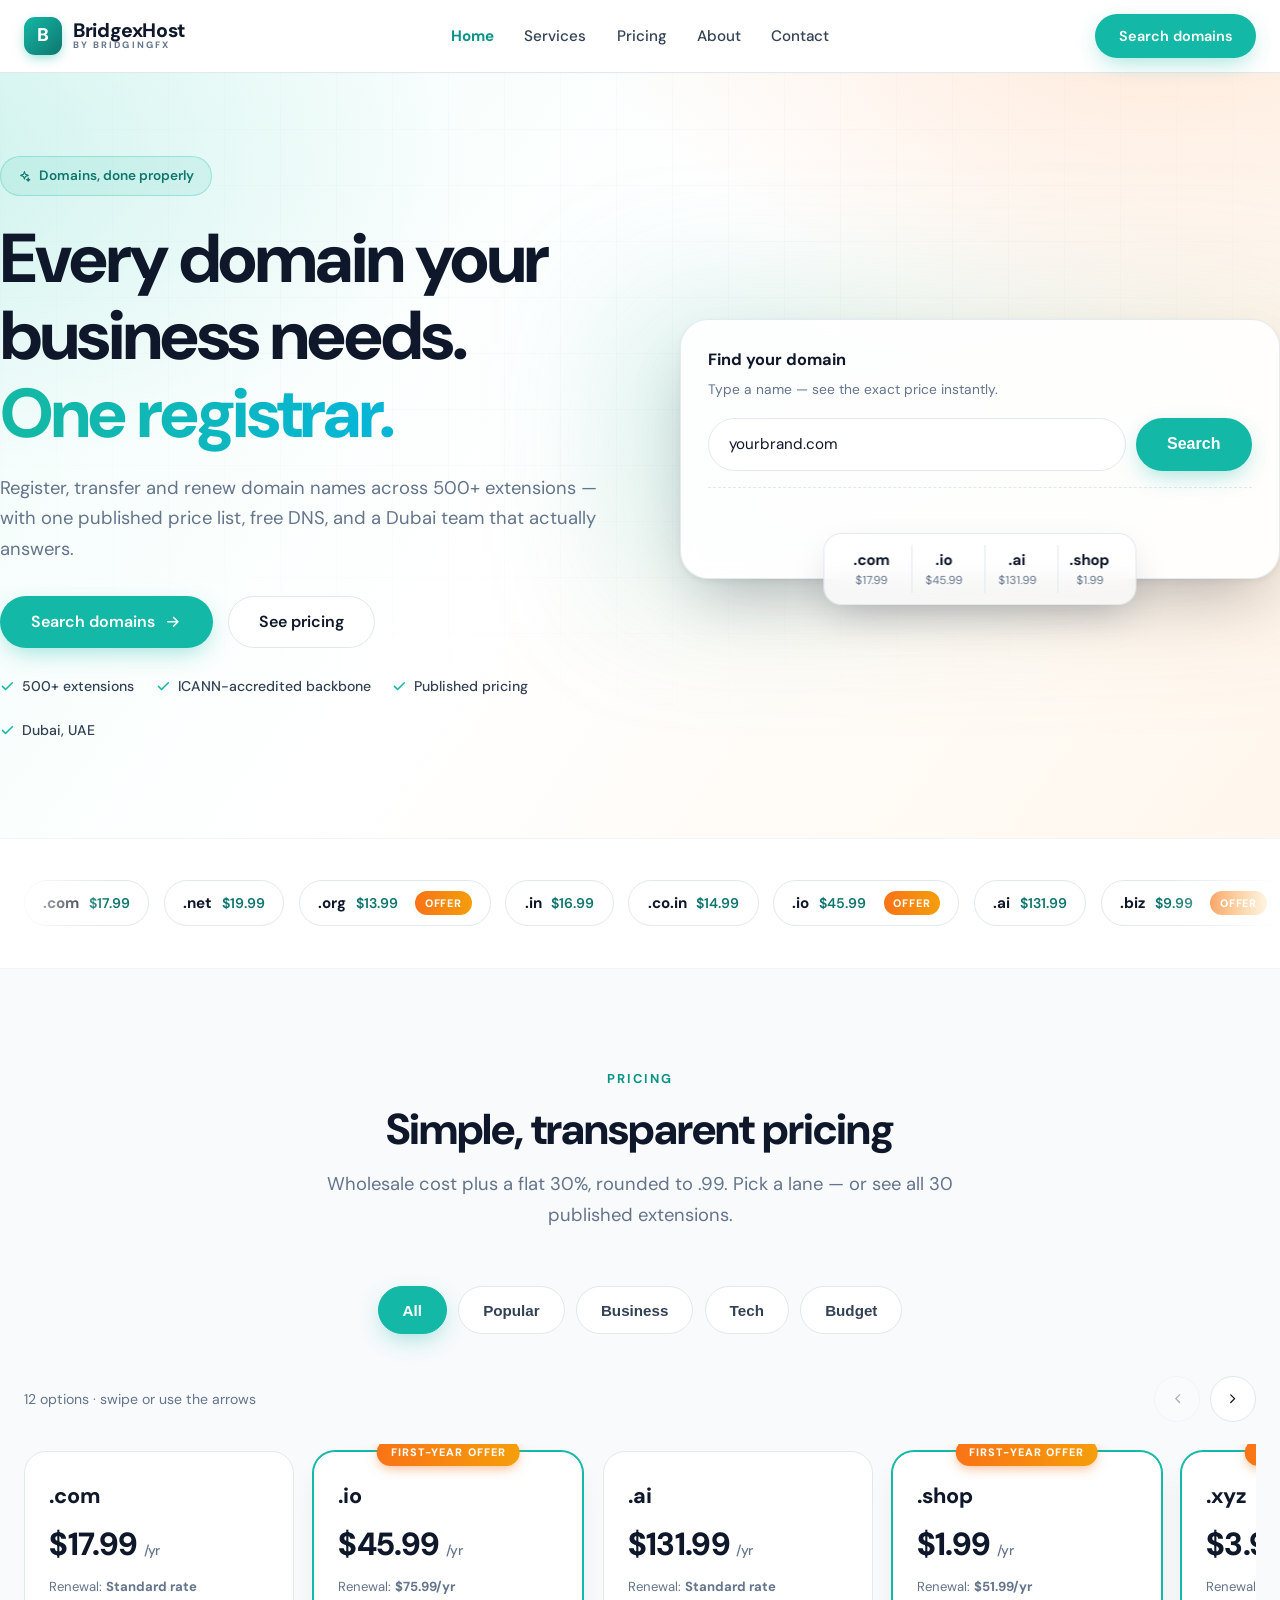
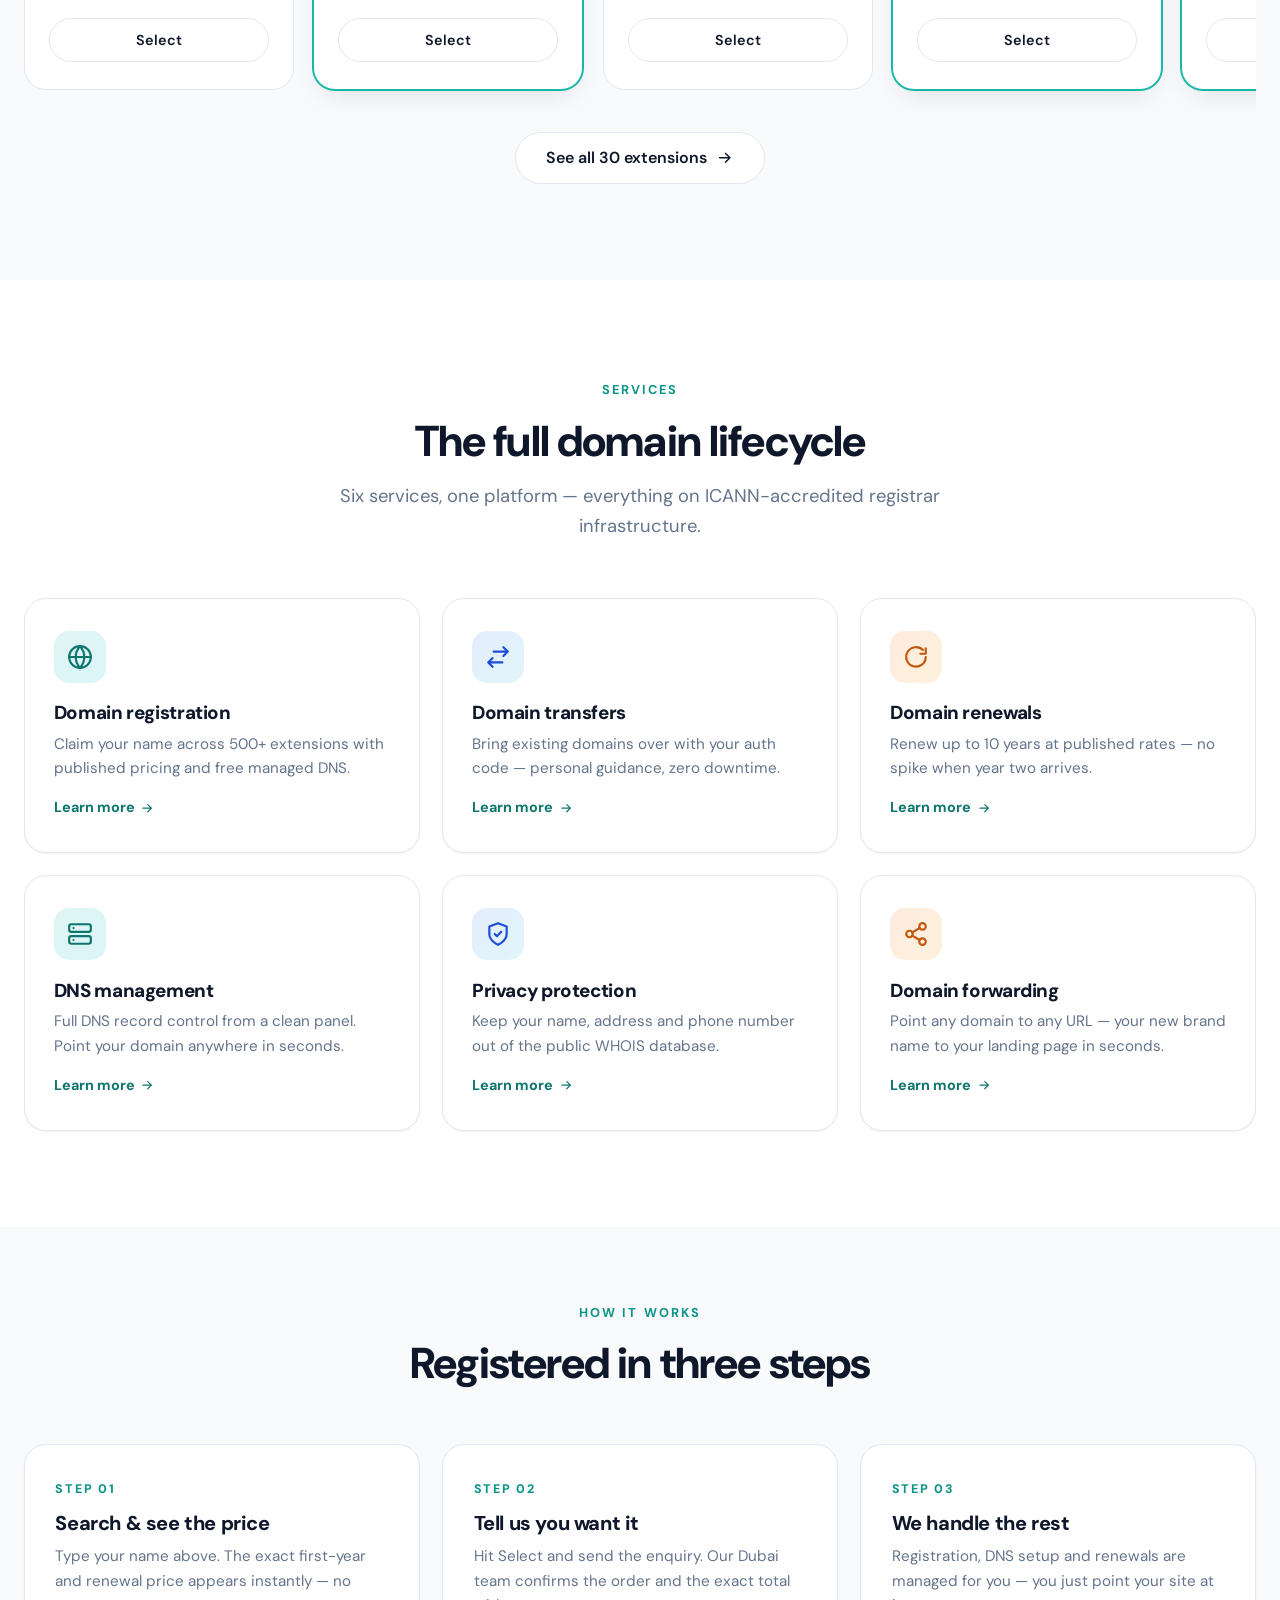
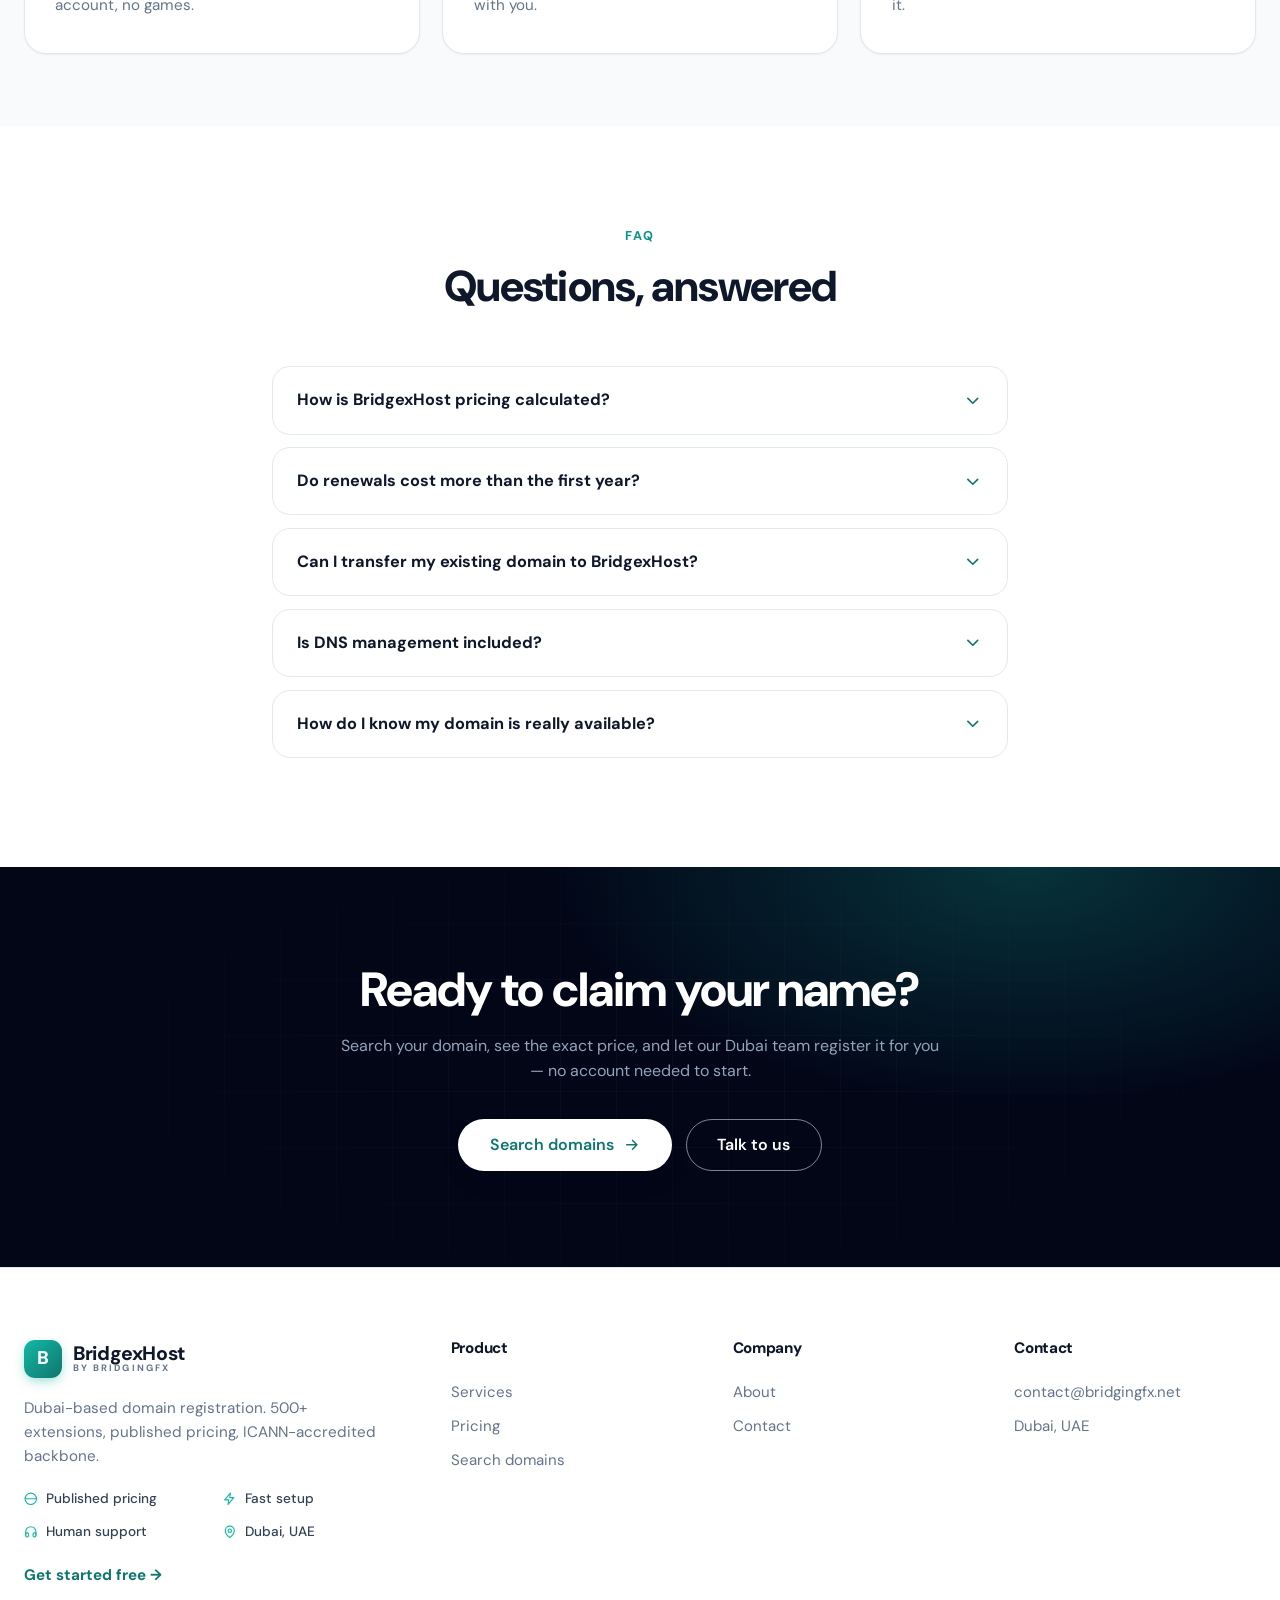
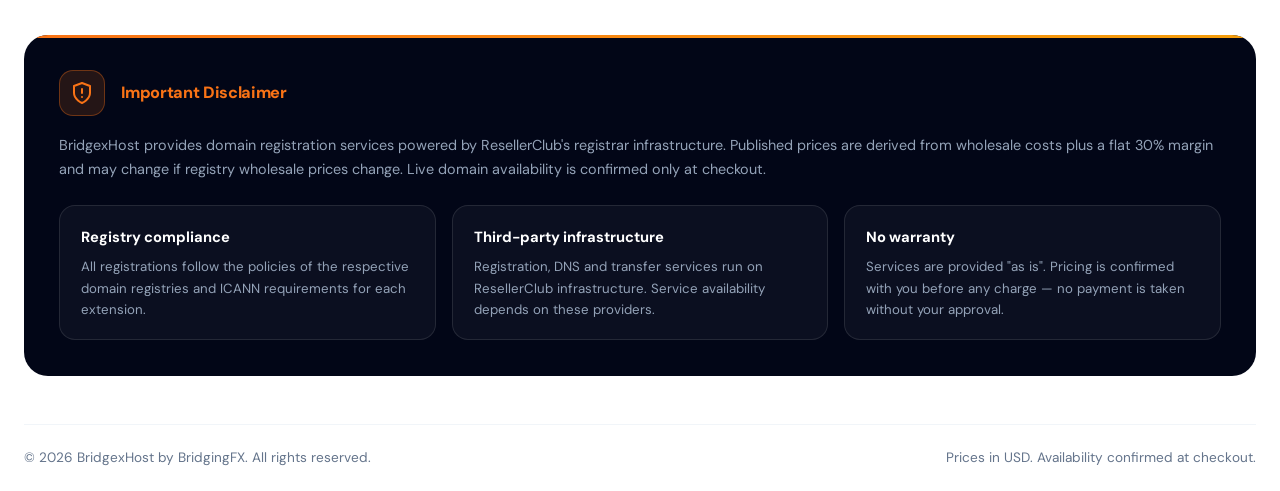
==== commit d03637eb: "BridgexHost v3 — bridgexapps.com theme (teal/orange light SaaS)" ====
--- a/index.html
+++ b/index.html
@@ -4,66 +4,65 @@
   <meta charset="UTF-8">
   <meta name="viewport" content="width=device-width, initial-scale=1.0">
   <title>BridgexHost — Buy &amp; Register Domain Names Online | Dubai</title>
-  <meta name="description" content="Register domain names with BridgexHost, Dubai's transparent domain registrar. 500+ extensions, published pricing, ICANN-accredited backbone. Price your domain.">
+  <meta name="description" content="Register, transfer and renew domains across 500+ extensions with published transparent pricing. Free DNS, ICANN-accredited backbone, Dubai-based team.">
   <link rel="canonical" href="https://dawoodshah2232-svg.github.io/bridgexhost/">
   <meta property="og:type" content="website">
   <meta property="og:site_name" content="BridgexHost">
-  <meta property="og:title" content="BridgexHost — Buy &amp; Register Domain Names Online | Dubai">
-  <meta property="og:description" content="Dubai-based domain registrar. 500+ extensions, published transparent pricing, ICANN-accredited backbone.">
+  <meta property="og:title" content="BridgexHost — Buy & Register Domain Names Online | Dubai">
+  <meta property="og:description" content="Domains with one published price list: registration, transfers, renewals, DNS and privacy from Dubai, UAE.">
   <meta property="og:url" content="https://dawoodshah2232-svg.github.io/bridgexhost/">
   <meta name="twitter:card" content="summary_large_card">
-  <meta name="twitter:title" content="BridgexHost — Buy &amp; Register Domain Names Online | Dubai">
-  <meta name="twitter:description" content="Dubai-based domain registrar. 500+ extensions, published transparent pricing, ICANN-accredited backbone.">
+  <meta name="twitter:title" content="BridgexHost — Buy & Register Domain Names Online | Dubai">
+  <meta name="twitter:description" content="Domains with one published price list: registration, transfers, renewals, DNS and privacy from Dubai, UAE.">
+  <link rel="preconnect" href="https://fonts.googleapis.com">
+  <link rel="preconnect" href="https://fonts.gstatic.com" crossorigin>
+  <link href="https://fonts.googleapis.com/css2?family=DM+Sans:opsz,wght@9..40,400;9..40,500;9..40,600;9..40,700;9..40,800&display=swap" rel="stylesheet">
   <link rel="stylesheet" href="assets/css/style.css">
   <script type="application/ld+json">
   {"@context":"https://schema.org","@type":"Organization","name":"BridgexHost",
    "url":"https://dawoodshah2232-svg.github.io/bridgexhost/",
-   "description":"Dubai-based domain registration service. 500+ domain extensions on ICANN-accredited registrar infrastructure with published transparent pricing.",
    "email":"contact@bridgingfx.net",
    "address":{"@type":"PostalAddress","addressLocality":"Dubai","addressCountry":"AE"},
-   "parentOrganization":{"@type":"Organization","name":"BridgingFX"}}
+   "parentOrganization":{"@type":"Organization","name":"Bridging Forex Information Technology LLC"}}
   </script>
   <script type="application/ld+json">
   {"@context":"https://schema.org","@type":"WebSite","name":"BridgexHost",
    "url":"https://dawoodshah2232-svg.github.io/bridgexhost/",
-   "potentialAction":{"@type":"SearchAction",
-     "target":"https://dawoodshah2232-svg.github.io/bridgexhost/pricing.html",
-     "query-input":"required name=search_term_string"}}
+   "potentialAction":{"@type":"SearchAction","target":"https://dawoodshah2232-svg.github.io/bridgexhost/?q={query}","query-input":"required name=query"}}
   </script>
   <script type="application/ld+json">
   {"@context":"https://schema.org","@type":"FAQPage","mainEntity":[
-   {"@type":"Question","name":"How does BridgexHost pricing work?","acceptedAnswer":{"@type":"Answer","text":"Every published price is our wholesale cost plus a flat 30% margin, rounded to .99. No tiers, no coupons, no renewal ambush — the number you see is the number you pay."}},
-   {"@type":"Question","name":"Which domain extensions can I register?","acceptedAnswer":{"@type":"Answer","text":"We publish prices for 30 popular extensions including .com, .net, .org, .io, .ai, .in and .co. Our registrar backbone supports 500+ extensions — email contact@bridgingfx.net for any extension not on the list."}},
-   {"@type":"Question","name":"Do you show live domain availability?","acceptedAnswer":{"@type":"Answer","text":"Our website shows the exact retail price for any extension instantly. Live availability is confirmed at the moment you order — we never display faked availability badges."}},
-   {"@type":"Question","name":"Can I transfer my existing domain to BridgexHost?","acceptedAnswer":{"@type":"Answer","text":"Yes. Domain transfers are fully supported with your authorization code. Contact us and we will walk you through the transfer step by step."}},
-   {"@type":"Question","name":"Where is BridgexHost based?","acceptedAnswer":{"@type":"Answer","text":"BridgexHost is the domain registration brand of BridgingFX, based in Dubai, United Arab Emirates. Contact: contact@bridgingfx.net."}}
+   {"@type":"Question","name":"How is BridgexHost pricing calculated?","acceptedAnswer":{"@type":"Answer","text":"Every published price is our ResellerClub wholesale cost plus a flat 30%, rounded to .99. The number you see is the number you pay — no tiers, no coupons."}},
+   {"@type":"Question","name":"Do renewals cost more than the first year?","acceptedAnswer":{"@type":"Answer","text":"Some extensions carry a first-year offer; the renewal price is published next to every price. Where a registry does not publish a separate regular wholesale rate we show Standard rate and confirm the exact figure before you pay."}},
+   {"@type":"Question","name":"Can I transfer my existing domain to BridgexHost?","acceptedAnswer":{"@type":"Answer","text":"Yes. You bring the authorization code from your current registrar and our Dubai team guides the transfer step by step, with zero downtime."}},
+   {"@type":"Question","name":"Is DNS management included?","acceptedAnswer":{"@type":"Answer","text":"Yes — free managed DNS on every domain, with full control of your DNS records and nameservers from the control panel."}},
+   {"@type":"Question","name":"How do I know my domain is really available?","acceptedAnswer":{"@type":"Answer","text":"This site shows published prices instantly. Live availability is confirmed only at checkout through our registrar connection — we never display made-up available/taken badges."}}
   ]}
   </script>
 </head>
 <body>
 
-<nav class="nav" id="nav">
-  <div class="container nav-inner">
+<header class="header">
+  <div class="container header-in">
     <a href="index.html" class="brand" aria-label="BridgexHost home">
       <span class="brand-mark">B</span>
-      <span>BridgexHost<small>BY BRIDGINGFX</small></span>
+      <span class="brand-name">BridgexHost<small>BY BRIDGINGFX</small></span>
     </a>
-    <div class="nav-links">
+    <nav class="nav" aria-label="Primary">
+      <a href="index.html" class="active">Home</a>
       <a href="services.html">Services</a>
       <a href="pricing.html">Pricing</a>
       <a href="about.html">About</a>
       <a href="contact.html">Contact</a>
-    </div>
-    <div class="nav-cta">
-      <a href="#search" class="btn btn-white" style="padding:12px 26px;font-size:.92rem">Search domains</a>
-      <button class="burger" id="burger" aria-label="Open menu" aria-expanded="false">
-        <span></span><span></span><span></span>
-      </button>
-    </div>
-  </div>
-</nav>
+    </nav>
+    <div class="header-cta">
+      <a href="#search" class="btn btn-teal btn-sm">Search domains</a>
+      <button class="burger" id="burger" aria-label="Open menu" aria-expanded="false"><span></span><span></span><span></span></button>
+    </div>
+  </div>
+</header>
 <div class="mobile-menu" id="mobileMenu">
-  <a href="index.html">Home</a>
+  <a href="index.html" class="active">Home</a>
   <a href="services.html">Services</a>
   <a href="pricing.html">Pricing</a>
   <a href="about.html">About</a>
@@ -71,222 +70,232 @@
 </div>
 
 <main>
-<!-- ============ HERO: the search IS the headline ============ -->
-<header class="hero" id="search">
-  <div class="container">
-    <p class="hero-label reveal">Search for your domain name…</p>
-    <form id="giantForm" class="giant-search reveal reveal-d1" autocomplete="off">
-      <div class="giant-line">
-        <input id="giantInput" type="text" placeholder="yourbrand" aria-label="Type your desired domain name" spellcheck="false" autocomplete="off">
-        <span class="tld-cycle" id="tldCycle" aria-hidden="true">.com</span>
-      </div>
-    </form>
-    <h1 class="hero-sub reveal reveal-d2">Start your online story. <span class="dim">Register a domain.</span></h1>
-    <div class="hero-cta reveal reveal-d3">
-      <button type="submit" form="giantForm" class="btn btn-white btn-big">Search</button>
-      <a href="pricing.html" class="btn btn-ghost">See all prices</a>
-    </div>
-    <div class="search-result" id="giantResult" role="status" aria-live="polite"></div>
-    <div class="hero-meta reveal reveal-d4">
-      <span><i></i>500+ extensions</span>
-      <span><i></i>ICANN-accredited backbone</span>
-      <span><i></i>Published pricing</span>
-      <span><i></i>Dubai, UAE</span>
-    </div>
-  </div>
-</header>
-
-<!-- ============ TICKER ============ -->
-<div class="ticker" aria-hidden="true">
-  <div class="ticker-track" id="tickerTrack"></div>
+<!-- ============ HERO ============ -->
+<section class="hero" id="search">
+  <div class="container hero-grid">
+    <div>
+      <span class="badge-pill reveal">
+        <svg viewBox="0 0 24 24" fill="none" stroke="currentColor" stroke-width="2" stroke-linecap="round" stroke-linejoin="round"><path d="M12 3l1.9 5.1L19 10l-5.1 1.9L12 17l-1.9-5.1L5 10l5.1-1.9z"/><path d="M19 15l.9 2.1L22 18l-2.1.9L19 21l-.9-2.1L16 18l2.1-.9z"/></svg>
+        Domains, done properly
+      </span>
+      <h1 class="display reveal reveal-d1">Every domain your business needs.<br><span class="grad">One registrar.</span></h1>
+      <p class="lede reveal reveal-d2">Register, transfer and renew domain names across 500+ extensions — with one published price list, free DNS, and a Dubai team that actually answers.</p>
+      <div class="hero-ctas reveal reveal-d2">
+        <a href="#search-card" class="btn btn-teal">Search domains
+          <svg viewBox="0 0 24 24" fill="none" stroke="currentColor" stroke-width="2" stroke-linecap="round" stroke-linejoin="round"><path d="M5 12h14M13 6l6 6-6 6"/></svg></a>
+        <a href="pricing.html" class="btn btn-outline">See pricing</a>
+      </div>
+      <ul class="trust-row reveal reveal-d3">
+        <li><svg viewBox="0 0 24 24" fill="none" stroke="currentColor" stroke-width="2.5" stroke-linecap="round" stroke-linejoin="round"><path d="M20 6L9 17l-5-5"/></svg>500+ extensions</li>
+        <li><svg viewBox="0 0 24 24" fill="none" stroke="currentColor" stroke-width="2.5" stroke-linecap="round" stroke-linejoin="round"><path d="M20 6L9 17l-5-5"/></svg>ICANN-accredited backbone</li>
+        <li><svg viewBox="0 0 24 24" fill="none" stroke="currentColor" stroke-width="2.5" stroke-linecap="round" stroke-linejoin="round"><path d="M20 6L9 17l-5-5"/></svg>Published pricing</li>
+        <li><svg viewBox="0 0 24 24" fill="none" stroke="currentColor" stroke-width="2.5" stroke-linecap="round" stroke-linejoin="round"><path d="M20 6L9 17l-5-5"/></svg>Dubai, UAE</li>
+      </ul>
+    </div>
+    <div class="hero-visual reveal reveal-d1" id="search-card">
+      <div class="glow" aria-hidden="true"></div>
+      <div class="search-card">
+        <div class="sc-title">Find your domain</div>
+        <div class="sc-sub">Type a name — see the exact price instantly.</div>
+        <form class="sc-form" role="search" aria-label="Domain price search">
+          <input type="text" name="domain" placeholder="yourbrand.com" value="yourbrand.com" aria-label="Domain name" autocomplete="off" spellcheck="false">
+          <button type="submit" class="btn btn-teal">Search</button>
+        </form>
+        <div class="sc-result" id="scResult" aria-live="polite"></div>
+      </div>
+      <div class="float-strip" id="floatStrip" aria-hidden="true"></div>
+    </div>
+  </div>
+</section>
+
+<!-- ============ TLD MARQUEE ============ -->
+<div class="marquee-band" aria-label="Extension prices">
+  <div class="container mq" id="mq"></div>
 </div>
 
-<!-- ============ PROMO PUNCH (BigRock energy) ============ -->
-<section class="section">
-  <div class="container">
-    <div class="section-head">
-      <span class="eyebrow reveal">First-year offers</span>
-      <h2 class="display display-md reveal reveal-d1">Deals that hit hard.</h2>
-      <p class="lede reveal reveal-d2">Real first-year promo pricing on the extensions everyone wants. No 3-year lock-in games — one year, one price.</p>
-    </div>
-    <div class="promo-grid">
-      <article class="promo-card reveal" data-tilt>
-        <span class="flag">FIRST YEAR</span>
-        <div class="tld">.shop</div>
-        <p class="deal"><b>$1.99</b> first year</p>
-        <p class="fine">Renews at standard rate. Registration only.</p>
-        <a href="contact.html?domain=yourstore.shop" class="btn btn-white">GRAB IT</a>
-      </article>
-      <article class="promo-card reveal reveal-d1" data-tilt>
-        <span class="flag">FIRST YEAR</span>
-        <div class="tld">.xyz</div>
-        <p class="deal"><b>$3.99</b> first year</p>
-        <p class="fine">Renews at standard rate. Registration only.</p>
-        <a href="contact.html?domain=yourbrand.xyz" class="btn btn-white">GRAB IT</a>
-      </article>
-      <article class="promo-card reveal reveal-d2" data-tilt>
-        <span class="flag">FIRST YEAR</span>
-        <div class="tld">.club</div>
-        <p class="deal"><b>$1.99</b> first year</p>
-        <p class="fine">Renews at standard rate. Registration only.</p>
-        <a href="contact.html?domain=yourclub.club" class="btn btn-white">GRAB IT</a>
-      </article>
+<!-- ============ PRICING TEASER ============ -->
+<section class="pad band">
+  <div class="container">
+    <div class="sec-head">
+      <span class="eyebrow reveal">Pricing</span>
+      <h2 class="sec-title reveal reveal-d1">Simple, transparent pricing</h2>
+      <p class="lede reveal reveal-d2">Wholesale cost plus a flat 30%, rounded to .99. Pick a lane — or see all 30 published extensions.</p>
+    </div>
+    <div class="pick-row reveal">
+      <button class="pick on" data-filter="all">All</button>
+      <button class="pick" data-filter="popular">Popular</button>
+      <button class="pick" data-filter="business">Business</button>
+      <button class="pick" data-filter="tech">Tech</button>
+      <button class="pick" data-filter="budget">Budget</button>
+    </div>
+    <div class="rail-head reveal">
+      <span class="rail-note" id="railNote"></span>
+      <div class="rail-arrows">
+        <button class="rarrow" id="railPrev" aria-label="Scroll left"><svg viewBox="0 0 24 24" fill="none" stroke="currentColor" stroke-width="2" stroke-linecap="round" stroke-linejoin="round"><path d="M15 18l-6-6 6-6"/></svg></button>
+        <button class="rarrow" id="railNext" aria-label="Scroll right"><svg viewBox="0 0 24 24" fill="none" stroke="currentColor" stroke-width="2" stroke-linecap="round" stroke-linejoin="round"><path d="M9 6l6 6-6 6"/></svg></button>
+      </div>
+    </div>
+    <div class="rail reveal" id="rail"></div>
+    <div class="reveal" style="text-align:center;margin-top:1.2rem">
+      <a href="pricing.html" class="btn btn-outline">See all 30 extensions
+        <svg viewBox="0 0 24 24" fill="none" stroke="currentColor" stroke-width="2" stroke-linecap="round" stroke-linejoin="round"><path d="M5 12h14M13 6l6 6-6 6"/></svg></a>
+    </div>
+  </div>
+</section>
+
+<!-- ============ SERVICES ============ -->
+<section class="pad">
+  <div class="container">
+    <div class="sec-head">
+      <span class="eyebrow reveal">Services</span>
+      <h2 class="sec-title reveal reveal-d1">The full domain lifecycle</h2>
+      <p class="lede reveal reveal-d2">Six services, one platform — everything on ICANN-accredited registrar infrastructure.</p>
+    </div>
+    <div class="grid3">
+      <a href="services.html" class="scard reveal">
+        <span class="icon-tile"><svg viewBox="0 0 24 24" fill="none" stroke="currentColor" stroke-width="2" stroke-linecap="round" stroke-linejoin="round"><circle cx="12" cy="12" r="10"/><path d="M2 12h20M12 2a15.3 15.3 0 014 10 15.3 15.3 0 01-4 10 15.3 15.3 0 01-4-10 15.3 15.3 0 014-10z"/></svg></span>
+        <h3>Domain registration</h3><p>Claim your name across 500+ extensions with published pricing and free managed DNS.</p>
+        <span class="go">Learn more <svg viewBox="0 0 24 24" fill="none" stroke="currentColor" stroke-width="2" stroke-linecap="round" stroke-linejoin="round"><path d="M5 12h14M13 6l6 6-6 6"/></svg></span>
+      </a>
+      <a href="services.html" class="scard reveal reveal-d1">
+        <span class="icon-tile b"><svg viewBox="0 0 24 24" fill="none" stroke="currentColor" stroke-width="2" stroke-linecap="round" stroke-linejoin="round"><path d="M17 3l4 4-4 4M21 7H8M7 21l-4-4 4-4M3 17h13"/></svg></span>
+        <h3>Domain transfers</h3><p>Bring existing domains over with your auth code — personal guidance, zero downtime.</p>
+        <span class="go">Learn more <svg viewBox="0 0 24 24" fill="none" stroke="currentColor" stroke-width="2" stroke-linecap="round" stroke-linejoin="round"><path d="M5 12h14M13 6l6 6-6 6"/></svg></span>
+      </a>
+      <a href="services.html" class="scard reveal reveal-d2">
+        <span class="icon-tile o"><svg viewBox="0 0 24 24" fill="none" stroke="currentColor" stroke-width="2" stroke-linecap="round" stroke-linejoin="round"><path d="M21 12a9 9 0 11-2.6-6.4M21 4v5h-5"/></svg></span>
+        <h3>Domain renewals</h3><p>Renew up to 10 years at published rates — no spike when year two arrives.</p>
+        <span class="go">Learn more <svg viewBox="0 0 24 24" fill="none" stroke="currentColor" stroke-width="2" stroke-linecap="round" stroke-linejoin="round"><path d="M5 12h14M13 6l6 6-6 6"/></svg></span>
+      </a>
+      <a href="services.html" class="scard reveal">
+        <span class="icon-tile"><svg viewBox="0 0 24 24" fill="none" stroke="currentColor" stroke-width="2" stroke-linecap="round" stroke-linejoin="round"><rect x="2" y="3" width="20" height="7" rx="2"/><rect x="2" y="14" width="20" height="7" rx="2"/><path d="M6 6.5h.01M6 17.5h.01"/></svg></span>
+        <h3>DNS management</h3><p>Full DNS record control from a clean panel. Point your domain anywhere in seconds.</p>
+        <span class="go">Learn more <svg viewBox="0 0 24 24" fill="none" stroke="currentColor" stroke-width="2" stroke-linecap="round" stroke-linejoin="round"><path d="M5 12h14M13 6l6 6-6 6"/></svg></span>
+      </a>
+      <a href="services.html" class="scard reveal reveal-d1">
+        <span class="icon-tile b"><svg viewBox="0 0 24 24" fill="none" stroke="currentColor" stroke-width="2" stroke-linecap="round" stroke-linejoin="round"><path d="M12 22s8-3.6 8-10V5l-8-3-8 3v7c0 6.4 8 10 8 10z"/><path d="M9 12l2 2 4-4"/></svg></span>
+        <h3>Privacy protection</h3><p>Keep your name, address and phone number out of the public WHOIS database.</p>
+        <span class="go">Learn more <svg viewBox="0 0 24 24" fill="none" stroke="currentColor" stroke-width="2" stroke-linecap="round" stroke-linejoin="round"><path d="M5 12h14M13 6l6 6-6 6"/></svg></span>
+      </a>
+      <a href="services.html" class="scard reveal reveal-d2">
+        <span class="icon-tile o"><svg viewBox="0 0 24 24" fill="none" stroke="currentColor" stroke-width="2" stroke-linecap="round" stroke-linejoin="round"><circle cx="18" cy="5" r="3"/><circle cx="6" cy="12" r="3"/><circle cx="18" cy="19" r="3"/><path d="M8.6 10.5l6.8-4M8.6 13.5l6.8 4"/></svg></span>
+        <h3>Domain forwarding</h3><p>Point any domain to any URL — your new brand name to your landing page in seconds.</p>
+        <span class="go">Learn more <svg viewBox="0 0 24 24" fill="none" stroke="currentColor" stroke-width="2" stroke-linecap="round" stroke-linejoin="round"><path d="M5 12h14M13 6l6 6-6 6"/></svg></span>
+      </a>
     </div>
   </div>
 </section>
 
 <!-- ============ HOW IT WORKS ============ -->
-<section class="section" style="padding-top:0">
-  <div class="container">
-    <div class="section-head">
+<section class="pad-sm band">
+  <div class="container">
+    <div class="sec-head">
       <span class="eyebrow reveal">How it works</span>
-      <h2 class="display display-md reveal reveal-d1">Three steps. Zero fine print.</h2>
+      <h2 class="sec-title reveal reveal-d1">Registered in three steps</h2>
     </div>
     <div class="steps">
-      <div class="step reveal">
-        <span class="n">01</span>
-        <h3>Search</h3>
-        <p>Type the name you want in the giant search above. We instantly show the exact retail price for that extension.</p>
-      </div>
-      <div class="step reveal reveal-d1">
-        <span class="n">02</span>
-        <h3>Price</h3>
-        <p>Every price is wholesale plus one flat 30% margin. What you see is what you pay — renewals never ambush you.</p>
-      </div>
-      <div class="step reveal reveal-d2">
-        <span class="n">03</span>
-        <h3>Register</h3>
-        <p>Hit continue and email our Dubai team. Your domain is registered on ICANN-accredited infrastructure, fast.</p>
-      </div>
-    </div>
-  </div>
-</section>
-
-<!-- ============ SERVICES ============ -->
-<section class="section" style="padding-top:0">
-  <div class="container">
-    <div class="section-head">
-      <span class="eyebrow reveal">Services</span>
-      <h2 class="display display-md reveal reveal-d1">Everything a domain needs.</h2>
-      <p class="lede reveal reveal-d2">The full domain lifecycle on one platform — powered by ResellerClub's registrar backbone.</p>
-    </div>
-    <div class="svc-grid">
-      <article class="svc-card reveal" data-tilt>
-        <div class="icon">R</div>
-        <h3>Registration</h3>
-        <p>Register across 500+ extensions with published pricing and instant, honest quotes.</p>
-      </article>
-      <article class="svc-card reveal reveal-d1" data-tilt>
-        <div class="icon">T</div>
-        <h3>Transfers</h3>
-        <p>Bring your domains over with your auth code. We guide every transfer personally.</p>
-      </article>
-      <article class="svc-card reveal reveal-d2" data-tilt>
-        <div class="icon">↻</div>
-        <h3>Renewals</h3>
-        <p>Renew for up to 10 years. Published renewal rates — never a surprise spike.</p>
-      </article>
-      <article class="svc-card reveal" data-tilt>
-        <div class="icon">D</div>
-        <h3>DNS Management</h3>
-        <p>Full control of your DNS records with free managed DNS on every domain.</p>
-      </article>
-      <article class="svc-card reveal reveal-d1" data-tilt>
-        <div class="icon">P</div>
-        <h3>Privacy Protection</h3>
-        <p>Keep your personal details out of the public WHOIS database.</p>
-      </article>
-      <article class="svc-card reveal reveal-d2" data-tilt>
-        <div class="icon">F</div>
-        <h3>Domain Forwarding</h3>
-        <p>Point any domain to any URL in seconds — easy forwarding, zero hassle.</p>
-      </article>
-    </div>
-    <div class="reveal" style="margin-top:36px">
-      <a href="services.html" class="btn btn-ghost">All services</a>
-    </div>
-  </div>
-</section>
-
-<!-- ============ STATS ============ -->
-<div class="stats-band">
-  <div class="container stats">
-    <div class="stat reveal"><div class="v"><span data-count="500" data-suffix="+">0</span></div><div class="l">Domain extensions supported</div></div>
-    <div class="stat reveal reveal-d1"><div class="v"><span data-count="30">0</span></div><div class="l">Extensions with published pricing</div></div>
-    <div class="stat reveal reveal-d2"><div class="v"><span data-count="6">0</span></div><div class="l">Domain lifecycle services</div></div>
-    <div class="stat reveal reveal-d3"><div class="v"><span data-count="30" data-suffix="%">0</span></div><div class="l">One flat margin. Always.</div></div>
-  </div>
-</div>
+      <div class="step reveal"><span class="n">STEP 01</span><h3>Search &amp; see the price</h3><p>Type your name above. The exact first-year and renewal price appears instantly — no account, no games.</p></div>
+      <div class="step reveal reveal-d1"><span class="n">STEP 02</span><h3>Tell us you want it</h3><p>Hit Select and send the enquiry. Our Dubai team confirms the order and the exact total with you.</p></div>
+      <div class="step reveal reveal-d2"><span class="n">STEP 03</span><h3>We handle the rest</h3><p>Registration, DNS setup and renewals are managed for you — you just point your site at it.</p></div>
+    </div>
+  </div>
+</section>
 
 <!-- ============ FAQ ============ -->
-<section class="section">
-  <div class="container">
-    <div class="section-head">
+<section class="pad">
+  <div class="container">
+    <div class="sec-head">
       <span class="eyebrow reveal">FAQ</span>
-      <h2 class="display display-md reveal reveal-d1">Straight answers.</h2>
+      <h2 class="sec-title reveal reveal-d1">Questions, answered</h2>
     </div>
     <div class="faq">
       <div class="faq-item reveal">
-        <button class="faq-q" aria-expanded="false">How does BridgexHost pricing work?</button>
-        <div class="faq-a"><p>Every published price is our wholesale cost plus a flat 30% margin, rounded to .99. No tiers, no coupons, no renewal ambush — the number you see is the number you pay.</p></div>
-      </div>
-      <div class="faq-item reveal">
-        <button class="faq-q" aria-expanded="false">Which extensions can I register?</button>
-        <div class="faq-a"><p>We publish prices for 30 popular extensions including .com, .net, .org, .io, .ai, .in and .co. Our registrar backbone supports 500+ extensions — email contact@bridgingfx.net for any extension not on the list.</p></div>
-      </div>
-      <div class="faq-item reveal">
-        <button class="faq-q" aria-expanded="false">Do you show live availability?</button>
-        <div class="faq-a"><p>Our site shows the exact retail price for any extension instantly. Live availability is confirmed at the moment you order — we never display faked availability badges.</p></div>
-      </div>
-      <div class="faq-item reveal">
-        <button class="faq-q" aria-expanded="false">Can I transfer my domain to BridgexHost?</button>
-        <div class="faq-a"><p>Yes. Transfers are fully supported with your domain's authorization code. Contact us and we walk you through it step by step.</p></div>
-      </div>
-      <div class="faq-item reveal">
-        <button class="faq-q" aria-expanded="false">Where is BridgexHost based?</button>
-        <div class="faq-a"><p>BridgexHost is the domain registration brand of BridgingFX, based in Dubai, United Arab Emirates. Reach us at contact@bridgingfx.net.</p></div>
-      </div>
-    </div>
-  </div>
-</section>
-
-<!-- ============ BIG CTA (inverted) ============ -->
-<section class="invert">
-  <div class="container cta-big">
-    <span class="eyebrow reveal">Get started</span>
-    <h2 class="display display-lg reveal reveal-d1">Your name.<br>Your story.</h2>
-    <p class="lede reveal reveal-d2">Search it. Price it. Own it. 500+ extensions on ICANN-accredited infrastructure.</p>
-    <div class="hero-cta reveal reveal-d3">
-      <a href="#search" class="btn btn-black btn-big">SEARCH DOMAINS</a>
+        <button class="faq-q" aria-expanded="false">How is BridgexHost pricing calculated?<svg viewBox="0 0 24 24" fill="none" stroke="currentColor" stroke-width="2" stroke-linecap="round" stroke-linejoin="round"><path d="M6 9l6 6 6-6"/></svg></button>
+        <div class="faq-a"><p>Every published price is our ResellerClub wholesale cost plus a flat 30%, rounded to .99. The number you see is the number you pay — no tiers, no coupons, no checkout surprises.</p></div>
+      </div>
+      <div class="faq-item reveal">
+        <button class="faq-q" aria-expanded="false">Do renewals cost more than the first year?<svg viewBox="0 0 24 24" fill="none" stroke="currentColor" stroke-width="2" stroke-linecap="round" stroke-linejoin="round"><path d="M6 9l6 6 6-6"/></svg></button>
+        <div class="faq-a"><p>Some extensions carry a first-year offer; the renewal price is published right next to every price. Where a registry doesn't publish a separate regular wholesale rate we show "Standard rate" and confirm the exact figure before you pay.</p></div>
+      </div>
+      <div class="faq-item reveal">
+        <button class="faq-q" aria-expanded="false">Can I transfer my existing domain to BridgexHost?<svg viewBox="0 0 24 24" fill="none" stroke="currentColor" stroke-width="2" stroke-linecap="round" stroke-linejoin="round"><path d="M6 9l6 6 6-6"/></svg></button>
+        <div class="faq-a"><p>Yes. Bring the authorization code from your current registrar and our Dubai team guides the transfer step by step, with zero downtime for your site or email.</p></div>
+      </div>
+      <div class="faq-item reveal">
+        <button class="faq-q" aria-expanded="false">Is DNS management included?<svg viewBox="0 0 24 24" fill="none" stroke="currentColor" stroke-width="2" stroke-linecap="round" stroke-linejoin="round"><path d="M6 9l6 6 6-6"/></svg></button>
+        <div class="faq-a"><p>Yes — free managed DNS on every domain, with full control of your DNS records and nameservers from the control panel.</p></div>
+      </div>
+      <div class="faq-item reveal">
+        <button class="faq-q" aria-expanded="false">How do I know my domain is really available?<svg viewBox="0 0 24 24" fill="none" stroke="currentColor" stroke-width="2" stroke-linecap="round" stroke-linejoin="round"><path d="M6 9l6 6 6-6"/></svg></button>
+        <div class="faq-a"><p>This site shows published prices instantly. Live availability is confirmed only at checkout through our registrar connection — we never display made-up available/taken badges.</p></div>
+      </div>
+    </div>
+  </div>
+</section>
+
+<!-- ============ CTA ============ -->
+<section class="cta-band">
+  <div class="container">
+    <h2 class="reveal">Ready to claim your name?</h2>
+    <p class="reveal reveal-d1">Search your domain, see the exact price, and let our Dubai team register it for you — no account needed to start.</p>
+    <div class="row reveal reveal-d2">
+      <a href="#search" class="btn btn-white">Search domains
+        <svg viewBox="0 0 24 24" fill="none" stroke="currentColor" stroke-width="2" stroke-linecap="round" stroke-linejoin="round"><path d="M5 12h14M13 6l6 6-6 6"/></svg></a>
+      <a href="contact.html" class="btn btn-ghost-w">Talk to us</a>
     </div>
   </div>
 </section>
 </main>
 
-<footer>
+<footer class="footer">
   <div class="container">
     <div class="foot-grid">
       <div class="foot-brand">
-        <a href="index.html" class="brand"><span class="brand-mark">B</span><span>BridgexHost<small>BY BRIDGINGFX</small></span></a>
+        <a href="index.html" class="brand" aria-label="BridgexHost home">
+          <span class="brand-mark">B</span>
+          <span class="brand-name">BridgexHost<small>BY BRIDGINGFX</small></span>
+        </a>
         <p>Dubai-based domain registration. 500+ extensions, published pricing, ICANN-accredited backbone.</p>
-      </div>
-      <div>
-        <h4>Site</h4>
-        <a href="index.html">Home</a><a href="pricing.html">Pricing</a><a href="services.html">Services</a>
-      </div>
-      <div>
+        <div class="foot-feats">
+          <span><svg viewBox="0 0 24 24" fill="none" stroke="currentColor" stroke-width="2" stroke-linecap="round" stroke-linejoin="round"><circle cx="12" cy="12" r="10"/><path d="M2 12h20"/></svg>Published pricing</span>
+          <span><svg viewBox="0 0 24 24" fill="none" stroke="currentColor" stroke-width="2" stroke-linecap="round" stroke-linejoin="round"><path d="M13 2L3 14h7l-1 8 10-12h-7z"/></svg>Fast setup</span>
+          <span><svg viewBox="0 0 24 24" fill="none" stroke="currentColor" stroke-width="2" stroke-linecap="round" stroke-linejoin="round"><path d="M3 18v-6a9 9 0 0118 0v6"/><path d="M21 19a2 2 0 01-2 2h-1a2 2 0 01-2-2v-3a2 2 0 012-2h3zM3 19a2 2 0 002 2h1a2 2 0 002-2v-3a2 2 0 00-2-2H3z"/></svg>Human support</span>
+          <span><svg viewBox="0 0 24 24" fill="none" stroke="currentColor" stroke-width="2" stroke-linecap="round" stroke-linejoin="round"><path d="M20 10c0 6-8 12-8 12S4 16 4 10a8 8 0 1116 0z"/><circle cx="12" cy="10" r="3"/></svg>Dubai, UAE</span>
+        </div>
+        <a class="foot-link" href="contact.html">Get started free →</a>
+      </div>
+      <div class="col">
+        <h4>Product</h4>
+        <a href="services.html">Services</a>
+        <a href="pricing.html">Pricing</a>
+        <a href="index.html#search">Search domains</a>
+      </div>
+      <div class="col">
         <h4>Company</h4>
-        <a href="about.html">About</a><a href="contact.html">Contact</a>
-      </div>
-      <div>
+        <a href="about.html">About</a>
+        <a href="contact.html">Contact</a>
+      </div>
+      <div class="col">
         <h4>Contact</h4>
         <a href="mailto:contact@bridgingfx.net">contact@bridgingfx.net</a>
         <a href="about.html">Dubai, UAE</a>
       </div>
     </div>
+    <div class="disclaimer">
+      <div class="disc-head">
+        <span class="disc-ico"><svg viewBox="0 0 24 24" fill="none" stroke="currentColor" stroke-width="2" stroke-linecap="round" stroke-linejoin="round"><path d="M12 22s8-3.6 8-10V5l-8-3-8 3v7c0 6.4 8 10 8 10z"/><path d="M12 8v4M12 16h.01"/></svg></span>
+        <h4>Important Disclaimer</h4>
+      </div>
+      <p>BridgexHost provides domain registration services powered by ResellerClub's registrar infrastructure. Published prices are derived from wholesale costs plus a flat 30% margin and may change if registry wholesale prices change. Live domain availability is confirmed only at checkout.</p>
+      <div class="disc-cards">
+        <div><h5>Registry compliance</h5><p>All registrations follow the policies of the respective domain registries and ICANN requirements for each extension.</p></div>
+        <div><h5>Third-party infrastructure</h5><p>Registration, DNS and transfer services run on ResellerClub infrastructure. Service availability depends on these providers.</p></div>
+        <div><h5>No warranty</h5><p>Services are provided "as is". Pricing is confirmed with you before any charge — no payment is taken without your approval.</p></div>
+      </div>
+    </div>
     <div class="foot-base">
       <span>© 2026 BridgexHost by BridgingFX. All rights reserved.</span>
-      <span>Prices in USD. Availability confirmed at order.</span>
+      <span>Prices in USD. Availability confirmed at checkout.</span>
     </div>
   </div>
 </footer>
--- a/assets/css/style.css
+++ b/assets/css/style.css
@@ -1,408 +1,407 @@
 /* ============================================================
-   BridgexHost v2 — BLACK & WHITE design system
-   Reference: Spaceship (type-driven, search-as-hero) +
-              BigRock (punchy promo energy).
-   Monochrome discipline: black/white/gray only. No brand colors.
+   BridgexHost — BridgeX Apps theme (v3)
+   Light SaaS: white/slate-50 bands, teal #14b8a6 primary,
+   warm orange #f97316/#f59e0b accents, DM Sans everywhere.
    ============================================================ */
-
-:root {
-  --black: #050505;
-  --ink: #0a0a0a;
-  --ink-2: #111111;
-  --ink-3: #1a1a1a;
-  --white: #ffffff;
-  --g-100: #f5f5f5;
-  --g-200: #e8e8e8;
-  --g-300: #d4d4d4;
-  --g-400: #a3a3a3;
-  --g-500: #737373;
-  --g-600: #525252;
-  --g-700: #404040;
-  --g-800: #262626;
-  --line: rgba(255, 255, 255, 0.14);
-  --line-soft: rgba(255, 255, 255, 0.08);
-  --line-dark: rgba(0, 0, 0, 0.12);
-
-  --font: -apple-system, BlinkMacSystemFont, "SF Pro Display", "SF Pro Text",
-    "Helvetica Neue", Helvetica, Arial, sans-serif;
-
-  --ease: cubic-bezier(0.22, 1, 0.36, 1);
-  --radius: 14px;
-  --container: 1200px;
+:root{
+  --teal:#14b8a6; --teal-dark:#0d9488; --teal-600:#0d9488;
+  --teal-700:#0f766e; --teal-50:#f0fdfa; --cyan:#06b6d4;
+  --orange:#f97316; --amber:#f59e0b; --orange-50:#fff7ed;
+  --ink:#0f172a; --slate-700:#334155; --slate-500:#64748b;
+  --line:#e2e8f0; --line-soft:#f1f5f9; --slate-50:#f8fafc;
+  --white:#ffffff;
+  --shadow-sm:0 1px 2px rgba(15,23,42,.06);
+  --shadow-card:0 1px 2px rgba(15,23,42,.05),0 12px 32px -12px rgba(15,23,42,.14);
+  --shadow-lift:0 2px 4px rgba(15,23,42,.06),0 24px 48px -16px rgba(15,23,42,.22);
+  --shadow-teal:0 8px 24px -6px rgba(20,184,166,.45);
+  --radius:22px;
+  --ease:cubic-bezier(.22,1,.36,1);
 }
-
-* { margin: 0; padding: 0; box-sizing: border-box; }
-html { scroll-behavior: smooth; }
-html, body { overflow-x: hidden; }
-
-body {
-  font-family: var(--font);
-  background: var(--black);
-  color: var(--white);
-  font-size: 1.0625rem;
-  line-height: 1.65;
-  -webkit-font-smoothing: antialiased;
-  text-rendering: optimizeLegibility;
+*{margin:0;padding:0;box-sizing:border-box}
+html{scroll-behavior:smooth}
+body{
+  font-family:"DM Sans",-apple-system,BlinkMacSystemFont,"Segoe UI",Roboto,Helvetica,Arial,sans-serif;
+  color:var(--slate-700); background:var(--white);
+  -webkit-font-smoothing:antialiased; text-rendering:optimizeLegibility;
+  overflow-x:hidden; font-size:16px; line-height:1.6;
 }
-
-::selection { background: var(--white); color: var(--black); }
-a { color: inherit; text-decoration: none; }
-button { font-family: var(--font); touch-action: manipulation; cursor: pointer; }
-img { max-width: 100%; display: block; }
-
-.num, .price, td, .ticker-track { font-variant-numeric: tabular-nums; }
-
-.container { max-width: var(--container); width: 100%; margin: 0 auto; padding: 0 24px; }
-
-/* ---------- typography ---------- */
-.display {
-  font-weight: 800;
-  letter-spacing: -0.045em;
-  line-height: 0.98;
+::selection{background:rgba(20,184,166,.22)}
+img{max-width:100%}
+a{color:inherit;text-decoration:none}
+.container{width:100%;max-width:80rem;margin:0 auto;padding:0 1.5rem}
+section{position:relative}
+
+/* ---------- Typography ---------- */
+h1,h2,h3,h4{color:var(--ink);line-height:1.12;letter-spacing:-0.02em;font-weight:800}
+.display{font-size:clamp(2.6rem,5.4vw,4.4rem);font-weight:800;letter-spacing:-0.03em}
+.display-lg{font-size:clamp(2.4rem,4.6vw,3.6rem)}
+.grad{background:linear-gradient(92deg,var(--teal) 10%,var(--cyan) 90%);
+  -webkit-background-clip:text;background-clip:text;color:transparent}
+.lede{font-size:1.15rem;color:var(--slate-500);max-width:42rem;line-height:1.65}
+.eyebrow{display:inline-block;font-size:.8rem;font-weight:700;letter-spacing:.16em;
+  text-transform:uppercase;color:var(--teal-600);margin-bottom:1rem}
+.sec-head{text-align:center;max-width:46rem;margin:0 auto 3.5rem}
+.sec-head .lede{margin:0 auto}
+h2.sec-title{font-size:clamp(1.9rem,3.4vw,2.7rem);margin-bottom:1rem}
+
+/* ---------- Buttons ---------- */
+.btn{display:inline-flex;align-items:center;justify-content:center;gap:.55rem;
+  border-radius:999px;font-weight:600;font-size:1rem;line-height:1;
+  padding:1rem 1.9rem;cursor:pointer;border:1px solid transparent;
+  transition:transform .18s var(--ease),box-shadow .25s var(--ease),background .2s,color .2s,border-color .2s;
+  min-height:52px;white-space:nowrap}
+.btn:active{transform:scale(.97)}
+.btn svg{width:1.1em;height:1.1em;flex:none}
+.btn-teal{background:var(--teal);color:#fff;box-shadow:var(--shadow-teal)}
+.btn-teal:hover{background:var(--teal-dark);transform:translateY(-2px);
+  box-shadow:0 14px 32px -8px rgba(20,184,166,.55)}
+.btn-outline{background:var(--white);border-color:var(--line);color:var(--ink)}
+.btn-outline:hover{border-color:var(--teal);color:var(--teal-700);transform:translateY(-2px);
+  box-shadow:var(--shadow-card)}
+.btn-white{background:var(--white);color:var(--teal-700);box-shadow:var(--shadow-card)}
+.btn-white:hover{transform:translateY(-2px);box-shadow:var(--shadow-lift)}
+.btn-ghost-w{background:transparent;border-color:rgba(255,255,255,.5);color:#fff}
+.btn-ghost-w:hover{border-color:#fff;background:rgba(255,255,255,.12);transform:translateY(-2px)}
+.btn-sm{min-height:44px;padding:.75rem 1.4rem;font-size:.9rem}
+
+/* ---------- Header ---------- */
+.header{position:sticky;top:0;z-index:100;background:rgba(255,255,255,.8);
+  -webkit-backdrop-filter:blur(14px);backdrop-filter:blur(14px);
+  border-bottom:1px solid var(--line)}
+.header-in{display:flex;align-items:center;justify-content:space-between;height:72px;gap:1rem}
+.brand{display:flex;align-items:center;gap:.7rem}
+.brand-mark{width:38px;height:38px;border-radius:11px;background:linear-gradient(135deg,var(--teal),var(--teal-700));
+  color:#fff;font-weight:800;font-size:1.15rem;display:flex;align-items:center;justify-content:center;
+  box-shadow:0 4px 12px -2px rgba(20,184,166,.5)}
+.brand-name{font-weight:800;font-size:1.22rem;color:var(--ink);letter-spacing:-0.02em;line-height:1.05}
+.brand-name small{display:block;font-size:.58rem;font-weight:700;letter-spacing:.22em;color:var(--slate-500)}
+.nav{display:flex;align-items:center;gap:1.9rem}
+.nav a{font-weight:500;font-size:.95rem;color:var(--slate-700);position:relative;padding:.4rem 0;
+  transition:color .18s}
+.nav a:hover{color:var(--teal-700)}
+.nav a.active{color:var(--teal-600);font-weight:700}
+.header-cta{display:flex;align-items:center;gap:.7rem}
+.burger{display:none;flex-direction:column;gap:5px;background:none;border:0;cursor:pointer;padding:.6rem}
+.burger span{width:24px;height:2.5px;border-radius:2px;background:var(--ink);transition:.25s var(--ease)}
+.burger[aria-expanded="true"] span:nth-child(1){transform:translateY(7.5px) rotate(45deg)}
+.burger[aria-expanded="true"] span:nth-child(2){opacity:0}
+.burger[aria-expanded="true"] span:nth-child(3){transform:translateY(-7.5px) rotate(-45deg)}
+.mobile-menu{display:none;background:#fff;border-bottom:1px solid var(--line);padding:.6rem 1.5rem 1.2rem}
+.mobile-menu.open{display:block}
+.mobile-menu a{display:block;padding:.85rem .2rem;font-weight:600;color:var(--ink);
+  border-bottom:1px solid var(--line-soft);font-size:1.02rem}
+.mobile-menu a.active{color:var(--teal-600)}
+
+/* ---------- Hero ---------- */
+.hero{overflow:hidden;
+  background:
+    radial-gradient(900px 480px at 88% -8%,rgba(249,115,22,.14),transparent 60%),
+    radial-gradient(1000px 520px at -10% 12%,rgba(20,184,166,.16),transparent 60%),
+    linear-gradient(125deg,var(--teal-50) 0%,#fff 46%,var(--orange-50) 100%)}
+.hero::before{content:"";position:absolute;inset:0;pointer-events:none;
+  background-image:linear-gradient(rgba(15,23,42,.05) 1px,transparent 1px),
+                   linear-gradient(90deg,rgba(15,23,42,.05) 1px,transparent 1px);
+  background-size:56px 56px;opacity:.35;
+  -webkit-mask-image:radial-gradient(ellipse 90% 80% at 50% 30%,#000 30%,transparent 75%);
+          mask-image:radial-gradient(ellipse 90% 80% at 50% 30%,#000 30%,transparent 75%)}
+.hero-grid{display:grid;grid-template-columns:1.02fr .98fr;gap:3.5rem;align-items:center;
+  padding:5.2rem 0 6rem;position:relative}
+.badge-pill{display:inline-flex;align-items:center;gap:.5rem;background:rgba(20,184,166,.1);
+  border:1px solid rgba(20,184,166,.28);color:var(--teal-700);font-weight:600;font-size:.85rem;
+  padding:.5rem 1.05rem;border-radius:999px;margin-bottom:1.5rem}
+.badge-pill svg{width:.95em;height:.95em}
+.hero h1{margin-bottom:1.3rem}
+.hero .lede{margin-bottom:2rem}
+.hero-ctas{display:flex;gap:.9rem;flex-wrap:wrap;margin-bottom:1.7rem}
+.trust-row{display:flex;flex-wrap:wrap;gap:1.35rem;list-style:none}
+.trust-row li{display:flex;align-items:center;gap:.45rem;font-size:.88rem;font-weight:500;color:var(--slate-700)}
+.trust-row svg{width:1.05em;height:1.05em;color:var(--teal);flex:none}
+
+/* Hero search card (glossy) */
+.hero-visual{position:relative}
+.glow{position:absolute;inset:-8% -10%;z-index:0;pointer-events:none;filter:blur(70px);opacity:.5;
+  background:linear-gradient(120deg,rgba(20,184,166,.4),rgba(249,115,22,.28))}
+.search-card{position:relative;z-index:1;background:rgba(255,255,255,.92);
+  -webkit-backdrop-filter:blur(10px);backdrop-filter:blur(10px);
+  border:1px solid rgba(226,232,240,.9);border-radius:28px;padding:1.7rem;
+  box-shadow:0 2px 6px rgba(15,23,42,.06),0 32px 64px -20px rgba(15,23,42,.28)}
+.search-card .sc-title{font-weight:700;color:var(--ink);font-size:1.02rem;margin-bottom:.3rem}
+.search-card .sc-sub{font-size:.86rem;color:var(--slate-500);margin-bottom:1.1rem}
+.sc-form{display:flex;gap:.6rem}
+.sc-form input{flex:1;min-width:0;border:1.5px solid var(--line);border-radius:999px;
+  padding:.85rem 1.2rem;font:inherit;font-size:.95rem;color:var(--ink);background:#fff;outline:none;
+  transition:border-color .18s,box-shadow .18s}
+.sc-form input:focus{border-color:var(--teal);box-shadow:0 0 0 4px rgba(20,184,166,.15)}
+.sc-result{margin-top:1rem;border-top:1px dashed var(--line);padding-top:1rem;min-height:64px}
+.sc-row{display:flex;align-items:center;justify-content:space-between;gap:1rem;
+  padding:.8rem 1rem;border:1px solid var(--line);border-radius:16px;background:var(--slate-50);
+  animation:pop .35s var(--ease)}
+@keyframes pop{from{opacity:0;transform:translateY(8px) scale(.98)}to{opacity:1;transform:none}}
+.sc-row .dom{font-weight:700;color:var(--ink);font-size:1.02rem;overflow:hidden;text-overflow:ellipsis}
+.sc-row .pr{font-size:.82rem;color:var(--slate-500)}
+.sc-row .pr b{color:var(--teal-700);font-size:1.05rem}
+.sc-note{font-size:.78rem;color:var(--slate-500);margin-top:.7rem;line-height:1.5}
+.sc-err{color:#b91c1c;font-size:.88rem;font-weight:600;padding:.6rem 0}
+.promo-tag{display:inline-block;font-size:.68rem;font-weight:800;letter-spacing:.08em;
+  background:linear-gradient(90deg,var(--orange),var(--amber));color:#fff;
+  border-radius:999px;padding:.22rem .6rem;margin-left:.5rem;vertical-align:middle}
+/* floating frosted strip */
+.float-strip{position:absolute;left:50%;transform:translateX(-50%);bottom:-26px;z-index:2;
+  display:flex;gap:.55rem;background:rgba(255,255,255,.78);
+  -webkit-backdrop-filter:blur(12px);backdrop-filter:blur(12px);
+  border:1px solid rgba(226,232,240,.95);border-radius:18px;padding:.7rem .9rem;
+  box-shadow:0 16px 40px -12px rgba(15,23,42,.25);white-space:nowrap;
+  animation:floaty 5s ease-in-out infinite}
+@keyframes floaty{0%,100%{transform:translateX(-50%) translateY(0)}50%{transform:translateX(-50%) translateY(-8px)}}
+.float-strip .tile{display:flex;flex-direction:column;align-items:center;padding:.15rem .55rem;min-width:64px}
+.float-strip .tile b{font-size:.95rem;color:var(--ink)}
+.float-strip .tile span{font-size:.72rem;color:var(--slate-500)}
+.float-strip .tile + .tile{border-left:1px solid var(--line)}
+
+/* ---------- Marquee ---------- */
+.marquee-band{padding:2.6rem 0;border-top:1px solid var(--line-soft);border-bottom:1px solid var(--line-soft);
+  background:#fff;overflow:hidden}
+.marquee{display:flex;gap:.9rem;width:max-content;animation:marq 26s linear infinite}
+.marquee-band:hover .marquee{animation-play-state:paused}
+@keyframes marq{to{transform:translateX(-50%)}}
+.mq{position:relative}
+.mq::before,.mq::after{content:"";position:absolute;top:0;bottom:0;width:110px;z-index:2;pointer-events:none}
+.mq::before{left:0;background:linear-gradient(90deg,#fff,transparent)}
+.mq::after{right:0;background:linear-gradient(-90deg,#fff,transparent)}
+.tld-pill{display:flex;align-items:center;gap:.6rem;border:1px solid var(--line);
+  border-radius:999px;padding:.6rem 1.15rem;background:#fff;font-weight:700;color:var(--ink);
+  font-size:.95rem;white-space:nowrap;transition:border-color .18s,transform .18s}
+.tld-pill:hover{border-color:var(--teal);transform:translateY(-2px)}
+.tld-pill .p{font-weight:600;color:var(--teal-700);font-size:.88rem}
+
+/* ---------- Sections ---------- */
+.band{background:var(--slate-50)}
+.pad{padding:6rem 0}
+.pad-sm{padding:4.5rem 0}
+
+/* quick-pick pills */
+.pick-row{display:flex;flex-wrap:wrap;gap:.7rem;justify-content:center;margin-bottom:2.6rem}
+.pick{border:1.5px solid var(--line);background:#fff;border-radius:999px;padding:.7rem 1.5rem;
+  font-weight:600;font-size:.95rem;color:var(--slate-700);cursor:pointer;min-height:48px;
+  transition:all .2s var(--ease)}
+.pick:hover{border-color:var(--teal);color:var(--teal-700);transform:translateY(-2px)}
+.pick.on{background:var(--teal);border-color:var(--teal);color:#fff;box-shadow:var(--shadow-teal)}
+
+/* pricing rail */
+.rail-head{display:flex;align-items:center;justify-content:space-between;margin-bottom:1.4rem}
+.rail-note{font-size:.88rem;color:var(--slate-500)}
+.rail-arrows{display:flex;gap:.6rem}
+.rarrow{width:46px;height:46px;border-radius:50%;border:1.5px solid var(--line);background:#fff;
+  display:flex;align-items:center;justify-content:center;cursor:pointer;color:var(--ink);
+  transition:all .2s var(--ease)}
+.rarrow:hover:not(:disabled){border-color:var(--teal);color:var(--teal-700);transform:translateY(-2px)}
+.rarrow:disabled{opacity:.35;cursor:default}
+.rarrow svg{width:1.15em;height:1.15em}
+.rail{display:flex;gap:1.2rem;overflow-x:auto;scroll-snap-type:x mandatory;padding:.4rem .2rem 1.4rem;
+  scrollbar-width:none}
+.rail::-webkit-scrollbar{display:none}
+.tcard{flex:0 0 270px;scroll-snap-align:start;background:#fff;border:1.5px solid var(--line);
+  border-radius:var(--radius);padding:1.7rem 1.5rem;display:flex;flex-direction:column;gap:.35rem;
+  transition:transform .25s var(--ease),box-shadow .25s var(--ease),border-color .2s;position:relative}
+.tcard:hover{transform:translateY(-6px);box-shadow:var(--shadow-lift);border-color:rgba(20,184,166,.5)}
+.tcard.hot{border-color:var(--teal);box-shadow:0 0 0 1px var(--teal),var(--shadow-card)}
+.tcard .tld{font-size:1.35rem;font-weight:800;color:var(--ink)}
+.tcard .price{font-size:2rem;font-weight:800;color:var(--ink);letter-spacing:-0.02em}
+.tcard .price small{font-size:.85rem;font-weight:500;color:var(--slate-500)}
+.tcard .renew{font-size:.82rem;color:var(--slate-500)}
+.tcard .btn{margin-top:1rem}
+.best-ribbon{position:absolute;top:-13px;left:50%;transform:translateX(-50%);
+  background:linear-gradient(90deg,var(--orange),var(--amber));color:#fff;
+  font-size:.68rem;font-weight:800;letter-spacing:.1em;border-radius:999px;
+  padding:.32rem .85rem;box-shadow:0 4px 12px -2px rgba(249,115,22,.5);white-space:nowrap}
+
+/* service grid */
+.grid3{display:grid;grid-template-columns:repeat(3,1fr);gap:1.4rem}
+.scard{background:#fff;border:1px solid var(--line);border-radius:var(--radius);
+  padding:2rem 1.8rem;box-shadow:var(--shadow-sm);
+  transition:transform .25s var(--ease),box-shadow .25s var(--ease)}
+.scard:hover{transform:translateY(-6px);box-shadow:var(--shadow-lift)}
+.icon-tile{width:52px;height:52px;border-radius:15px;display:flex;align-items:center;justify-content:center;
+  background:linear-gradient(135deg,rgba(20,184,166,.14),rgba(6,182,212,.14));
+  color:var(--teal-700);margin-bottom:1.2rem}
+.icon-tile svg{width:26px;height:26px}
+.icon-tile.o{background:linear-gradient(135deg,rgba(249,115,22,.14),rgba(245,158,11,.14));color:#c2570a}
+.icon-tile.b{background:linear-gradient(135deg,rgba(37,99,235,.12),rgba(6,182,212,.12));color:#1d4ed8}
+.scard h3{font-size:1.18rem;margin-bottom:.55rem}
+.scard p{font-size:.95rem;color:var(--slate-500)}
+.scard .go{display:inline-flex;align-items:center;gap:.35rem;margin-top:1rem;font-weight:700;
+  font-size:.9rem;color:var(--teal-700)}
+.scard .go svg{width:1em;height:1em;transition:transform .2s var(--ease)}
+.scard:hover .go svg{transform:translateX(4px)}
+
+/* how it works */
+.steps{display:grid;grid-template-columns:repeat(3,1fr);gap:1.4rem;counter-reset:step}
+.step{background:#fff;border:1px solid var(--line);border-radius:var(--radius);padding:2.2rem 1.9rem;
+  position:relative;box-shadow:var(--shadow-sm)}
+.step .n{font-size:.78rem;font-weight:800;letter-spacing:.14em;color:var(--teal-600);margin-bottom:.8rem;display:block}
+.step h3{font-size:1.25rem;margin-bottom:.6rem}
+.step p{font-size:.95rem;color:var(--slate-500)}
+
+/* FAQ */
+.faq{max-width:46rem;margin:0 auto}
+.faq-item{border:1px solid var(--line);border-radius:18px;background:#fff;margin-bottom:.8rem;
+  overflow:hidden;transition:box-shadow .25s}
+.faq-item.open{box-shadow:var(--shadow-card);border-color:rgba(20,184,166,.4)}
+.faq-q{width:100%;background:none;border:0;font:inherit;text-align:left;cursor:pointer;
+  display:flex;align-items:center;justify-content:space-between;gap:1rem;
+  padding:1.25rem 1.5rem;font-weight:700;color:var(--ink);font-size:1.02rem;min-height:60px}
+.faq-q svg{width:1.2em;height:1.2em;flex:none;color:var(--teal-700);transition:transform .3s var(--ease)}
+.faq-item.open .faq-q svg{transform:rotate(180deg)}
+.faq-a{max-height:0;overflow:hidden;transition:max-height .35s var(--ease)}
+.faq-a p{padding:0 1.5rem 1.4rem;color:var(--slate-500);font-size:.96rem}
+
+/* ---------- CTA band (dark) ---------- */
+.cta-band{background:radial-gradient(800px 400px at 80% 0%,rgba(20,184,166,.25),transparent 60%),#020617;
+  color:#fff;text-align:center;padding:6rem 0;overflow:hidden;position:relative}
+.cta-band::before{content:"";position:absolute;inset:0;pointer-events:none;opacity:.5;
+  background-image:linear-gradient(rgba(255,255,255,.05) 1px,transparent 1px),
+                   linear-gradient(90deg,rgba(255,255,255,.05) 1px,transparent 1px);
+  background-size:56px 56px;
+  -webkit-mask-image:radial-gradient(ellipse 70% 90% at 50% 50%,#000 20%,transparent 75%);
+          mask-image:radial-gradient(ellipse 70% 90% at 50% 50%,#000 20%,transparent 75%)}
+.cta-band h2{color:#fff;font-size:clamp(2rem,4vw,3rem);margin-bottom:1rem;position:relative}
+.cta-band p{color:#94a3b8;max-width:38rem;margin:0 auto 2.2rem;position:relative}
+.cta-band .row{display:flex;gap:.9rem;justify-content:center;flex-wrap:wrap;position:relative}
+
+/* ---------- Footer ---------- */
+.footer{background:#fff;border-top:1px solid var(--line);padding:4.5rem 0 0}
+.foot-grid{display:grid;grid-template-columns:1.6fr 1fr 1fr 1fr;gap:2.5rem;padding-bottom:3rem}
+.foot-brand p{color:var(--slate-500);font-size:.95rem;margin:1.1rem 0;max-width:22rem}
+.foot-feats{display:grid;grid-template-columns:1fr 1fr;gap:.7rem;margin:1.2rem 0}
+.foot-feats span{display:flex;align-items:center;gap:.5rem;font-size:.85rem;color:var(--slate-700);font-weight:500}
+.foot-feats svg{width:1em;height:1em;color:var(--teal);flex:none}
+.foot-link{font-weight:700;color:var(--teal-700);font-size:.95rem}
+.foot-grid h4{font-size:.95rem;margin-bottom:1.1rem}
+.foot-grid .col a{display:block;color:var(--slate-500);font-size:.94rem;padding:.32rem 0;transition:color .15s}
+.foot-grid .col a:hover{color:var(--teal-700)}
+.foot-base{display:flex;justify-content:space-between;gap:1rem;flex-wrap:wrap;
+  border-top:1px solid var(--line-soft);padding:1.4rem 0;font-size:.85rem;color:var(--slate-500)}
+/* disclaimer */
+.disclaimer{background:#020617;border-radius:24px;padding:2.2rem;margin:0 0 3rem;position:relative;overflow:hidden}
+.disclaimer::before{content:"";position:absolute;top:0;left:0;right:0;height:3px;
+  background:linear-gradient(90deg,var(--orange),var(--amber))}
+.disc-head{display:flex;align-items:center;gap:1rem;margin-bottom:1.1rem}
+.disc-ico{width:46px;height:46px;border-radius:14px;flex:none;display:flex;align-items:center;justify-content:center;
+  background:rgba(249,115,22,.14);border:1px solid rgba(249,115,22,.35);color:var(--orange)}
+.disc-ico svg{width:24px;height:24px}
+.disc-head h4{color:var(--orange);font-size:1.02rem;display:flex;align-items:center;gap:.5rem}
+.disclaimer>p{color:#94a3b8;font-size:.9rem;line-height:1.65;margin-bottom:1.5rem}
+.disc-cards{display:grid;grid-template-columns:repeat(3,1fr);gap:1rem}
+.disc-cards div{background:rgba(255,255,255,.04);border:1px solid rgba(255,255,255,.1);
+  border-radius:16px;padding:1.2rem 1.3rem}
+.disc-cards h5{color:#fff;font-size:.92rem;margin-bottom:.45rem}
+.disc-cards p{color:#94a3b8;font-size:.83rem;line-height:1.6}
+
+/* ---------- Pricing page ---------- */
+.price-grid{display:grid;grid-template-columns:repeat(3,1fr);gap:1.2rem}
+.pcard{background:#fff;border:1.5px solid var(--line);border-radius:var(--radius);
+  padding:1.6rem 1.5rem;position:relative;display:flex;flex-direction:column;gap:.3rem;
+  transition:transform .25s var(--ease),box-shadow .25s var(--ease),border-color .2s}
+.pcard:hover{transform:translateY(-5px);box-shadow:var(--shadow-lift);border-color:rgba(20,184,166,.5)}
+.pcard.hot{border-color:var(--teal);box-shadow:0 0 0 1px var(--teal),var(--shadow-card)}
+.pcard .tld{font-size:1.3rem;font-weight:800;color:var(--ink)}
+.pcard .reg{font-size:1.9rem;font-weight:800;color:var(--ink);letter-spacing:-0.02em}
+.pcard .reg small{font-size:.8rem;font-weight:500;color:var(--slate-500)}
+.pcard .renew{font-size:.83rem;color:var(--slate-500)}
+.pcard .renew b{color:var(--teal-700)}
+.pcard .btn{margin-top:1rem;align-self:stretch}
+.page-hero{padding:5rem 0 3rem;text-align:center;position:relative;overflow:hidden;
+  background:linear-gradient(125deg,var(--teal-50) 0%,#fff 50%,var(--orange-50) 100%)}
+.page-hero::before{content:"";position:absolute;inset:0;pointer-events:none;opacity:.35;
+  background-image:linear-gradient(rgba(15,23,42,.05) 1px,transparent 1px),
+                   linear-gradient(90deg,rgba(15,23,42,.05) 1px,transparent 1px);
+  background-size:52px 52px;
+  -webkit-mask-image:radial-gradient(ellipse 80% 90% at 50% 40%,#000 30%,transparent 75%);
+          mask-image:radial-gradient(ellipse 80% 90% at 50% 40%,#000 30%,transparent 75%)}
+.page-hero .lede{margin:0 auto}
+.note-box{max-width:46rem;margin:2.5rem auto 0;background:#fff;border:1px solid var(--line);
+  border-radius:18px;padding:1.3rem 1.6rem;font-size:.9rem;color:var(--slate-500);text-align:left}
+.note-box b{color:var(--ink)}
+
+/* ---------- Services detail ---------- */
+.svc-rows{display:grid;gap:1.3rem;max-width:56rem;margin:0 auto}
+.svc-row{display:grid;grid-template-columns:auto 1fr;gap:1.6rem;background:#fff;
+  border:1px solid var(--line);border-radius:var(--radius);padding:2.2rem;
+  box-shadow:var(--shadow-sm);transition:transform .25s var(--ease),box-shadow .25s}
+.svc-row:hover{transform:translateY(-4px);box-shadow:var(--shadow-lift)}
+.svc-row .k{font-size:.75rem;font-weight:800;letter-spacing:.14em;color:var(--teal-600);
+  display:block;margin-bottom:.5rem}
+.svc-row h3{font-size:1.4rem;margin-bottom:.6rem}
+.svc-row p{color:var(--slate-500);font-size:.97rem;margin-bottom:1rem}
+.check-list{list-style:none;display:grid;gap:.5rem}
+.check-list li{display:flex;align-items:flex-start;gap:.6rem;font-size:.92rem;color:var(--slate-700)}
+.check-list svg{width:1.1em;height:1.1em;color:var(--teal);flex:none;margin-top:.2em}
+
+/* ---------- About / contact ---------- */
+.about-grid{display:grid;grid-template-columns:1fr 1fr;gap:3rem;align-items:start}
+.fact-card{background:#fff;border:1px solid var(--line);border-radius:var(--radius);
+  padding:2rem;box-shadow:var(--shadow-sm)}
+.fact-card dl{display:grid;gap:1rem}
+.fact-card dt{font-size:.75rem;font-weight:800;letter-spacing:.12em;text-transform:uppercase;color:var(--teal-600)}
+.fact-card dd{font-size:1.02rem;color:var(--ink);font-weight:600}
+.contact-grid{display:grid;grid-template-columns:.9fr 1.1fr;gap:1.5rem;align-items:start;max-width:64rem;margin:0 auto}
+.c-card{background:#fff;border:1px solid var(--line);border-radius:var(--radius);
+  padding:2.4rem;box-shadow:var(--shadow-card)}
+.c-row{display:flex;gap:1rem;align-items:flex-start;padding:1rem 0;border-bottom:1px solid var(--line-soft)}
+.c-row:last-child{border:0}
+.c-row .icon-tile{margin:0;width:46px;height:46px}
+.c-row b{color:var(--ink);display:block;font-size:1rem}
+.c-row span,.c-row a{color:var(--slate-500);font-size:.93rem}
+.c-row a:hover{color:var(--teal-700)}
+label.fl{display:block;font-size:.85rem;font-weight:700;color:var(--ink);margin:0 0 .4rem}
+input.fi,textarea.fi,select.fi{width:100%;border:1.5px solid var(--line);border-radius:14px;
+  padding:.85rem 1.1rem;font:inherit;font-size:.95rem;color:var(--ink);background:#fff;
+  outline:none;transition:border-color .18s,box-shadow .18s;margin-bottom:1.1rem}
+input.fi:focus,textarea.fi:focus{border-color:var(--teal);box-shadow:0 0 0 4px rgba(20,184,166,.15)}
+textarea.fi{resize:vertical;min-height:120px}
+
+/* ---------- 404 ---------- */
+.err404{text-align:center;padding:7rem 0}
+.err404 .code{font-size:6rem;font-weight:800;letter-spacing:-0.04em;
+  background:linear-gradient(92deg,var(--teal),var(--cyan));-webkit-background-clip:text;
+  background-clip:text;color:transparent}
+
+/* ---------- Reveal motion ---------- */
+.reveal{opacity:0;transform:translateY(28px);transition:opacity .7s var(--ease),transform .7s var(--ease)}
+.reveal.in{opacity:1;transform:none}
+.reveal-d1{transition-delay:.08s}.reveal-d2{transition-delay:.16s}.reveal-d3{transition-delay:.24s}
+
+/* ---------- Responsive ---------- */
+@media(max-width:1024px){
+  .hero-grid{grid-template-columns:1fr;gap:3rem;padding:4rem 0 5.5rem}
+  .hero-visual{max-width:34rem}
+  .grid3{grid-template-columns:repeat(2,1fr)}
+  .price-grid{grid-template-columns:repeat(2,1fr)}
+  .steps{grid-template-columns:1fr;max-width:34rem;margin:0 auto}
+  .about-grid,.contact-grid{grid-template-columns:1fr}
+  .foot-grid{grid-template-columns:1fr 1fr}
+  .disc-cards{grid-template-columns:1fr}
 }
-.display-xl { font-size: clamp(3.2rem, 11vw, 10rem); }
-.display-lg { font-size: clamp(2.6rem, 7vw, 5.5rem); }
-.display-md { font-size: clamp(2rem, 4.5vw, 3.25rem); }
-.eyebrow {
-  display: inline-flex; align-items: center; gap: 12px;
-  font-size: 0.78rem; font-weight: 700;
-  letter-spacing: 0.28em; text-transform: uppercase;
-  color: var(--g-400);
+@media(max-width:720px){
+  .nav,.header-cta .btn{display:none}
+  .burger{display:flex}
+  .grid3,.price-grid{grid-template-columns:1fr}
+  .pad{padding:4rem 0}
+  .hero-ctas .btn{flex:1;justify-content:center}
+  .sc-form{flex-direction:column}
+  .sc-form .btn{width:100%}
+  .float-strip{bottom:-30px;max-width:94%;overflow-x:auto}
+  .foot-grid{grid-template-columns:1fr}
+  .svc-row{grid-template-columns:1fr;gap:1rem}
+  .rail-head{flex-direction:column;align-items:flex-start;gap:1rem}
 }
-.eyebrow::before { content: ""; width: 34px; height: 2px; background: var(--white); }
-.lede { font-size: clamp(1.05rem, 1.6vw, 1.3rem); color: var(--g-300); max-width: 620px; }
-.muted { color: var(--g-400); }
-
-/* ---------- nav ---------- */
-.nav {
-  position: fixed; inset: 0 0 auto 0; z-index: 100;
-  backdrop-filter: blur(18px); -webkit-backdrop-filter: blur(18px);
-  background: rgba(5, 5, 5, 0.72);
-  border-bottom: 1px solid var(--line-soft);
-  transition: transform 0.35s var(--ease);
+
+/* ---------- Reduced motion ---------- */
+@media(prefers-reduced-motion:reduce){
+  *,*::before,*::after{animation-duration:.001s!important;animation-iteration-count:1!important;
+    transition-duration:.001s!important}
+  html{scroll-behavior:auto}
+  .reveal{opacity:1;transform:none}
+  .marquee{animation:none;flex-wrap:wrap;width:auto}
+  .float-strip{animation:none}
 }
-.nav.hidden { transform: translateY(-100%); }
-.nav-inner { display: flex; align-items: center; justify-content: space-between; height: 72px; }
-.brand { display: flex; align-items: center; gap: 12px; font-weight: 800; font-size: 1.15rem; letter-spacing: -0.02em; }
-.brand-mark {
-  width: 34px; height: 34px; border-radius: 9px;
-  background: var(--white); color: var(--black);
-  display: grid; place-items: center; font-weight: 900; font-size: 1.05rem;
-}
-.brand small { display: block; font-size: 0.58rem; font-weight: 700; letter-spacing: 0.24em; color: var(--g-400); }
-.nav-links { display: flex; gap: 34px; }
-.nav-links a { font-size: 0.95rem; font-weight: 600; color: var(--g-300); position: relative; padding: 6px 0; }
-.nav-links a::after {
-  content: ""; position: absolute; left: 0; bottom: 0; height: 2px; width: 100%;
-  background: var(--white); transform: scaleX(0); transform-origin: left;
-  transition: transform 0.3s var(--ease);
-}
-.nav-links a:hover::after, .nav-links a.active::after { transform: scaleX(1); }
-.nav-links a:hover, .nav-links a.active { color: var(--white); }
-.burger { display: none; background: none; border: 0; width: 40px; height: 40px; position: relative; transition: transform 0.15s ease-out; }
-.burger:active { transform: scale(0.92); }
-.burger span { position: absolute; left: 8px; right: 8px; height: 2px; background: var(--white); transition: transform 0.3s var(--ease), opacity 0.2s; }
-.burger span:nth-child(1) { top: 13px; } .burger span:nth-child(2) { top: 19px; } .burger span:nth-child(3) { top: 25px; }
-.burger.open span:nth-child(1) { transform: translateY(6px) rotate(45deg); }
-.burger.open span:nth-child(2) { opacity: 0; }
-.burger.open span:nth-child(3) { transform: translateY(-6px) rotate(-45deg); }
-
-.mobile-menu {
-  position: fixed; inset: 72px 0 auto 0; z-index: 99;
-  background: rgba(5,5,5,0.97); backdrop-filter: blur(20px);
-  border-bottom: 1px solid var(--line-soft);
-  padding: 12px 24px 28px; display: none;
-}
-.mobile-menu.open { display: block; }
-.mobile-menu a {
-  display: block; padding: 14px 0; font-size: 1.5rem; font-weight: 800;
-  letter-spacing: -0.02em; border-bottom: 1px solid var(--line-soft);
-  opacity: 0; transform: translateY(14px);
-}
-.mobile-menu.open a { animation: menuIn 0.45s var(--ease) forwards; }
-.mobile-menu.open a:nth-child(2) { animation-delay: 0.05s; }
-.mobile-menu.open a:nth-child(3) { animation-delay: 0.1s; }
-.mobile-menu.open a:nth-child(4) { animation-delay: 0.15s; }
-.mobile-menu.open a:nth-child(5) { animation-delay: 0.2s; }
-@keyframes menuIn { to { opacity: 1; transform: none; } }
-
-/* ---------- buttons ---------- */
-.btn {
-  display: inline-flex; align-items: center; justify-content: center; gap: 10px;
-  font-weight: 700; font-size: 1rem; border-radius: 999px;
-  padding: 16px 34px; border: 1px solid transparent;
-  transition: transform 0.15s ease-out, background 0.25s, color 0.25s, box-shadow 0.25s;
-  will-change: transform;
-}
-.btn:active { transform: scale(0.97); }
-.btn-white { background: var(--white); color: var(--black); }
-.btn-white:hover { box-shadow: 0 0 0 6px rgba(255,255,255,0.12), 0 12px 40px rgba(255,255,255,0.25); }
-.btn-ghost { border-color: var(--line); color: var(--white); background: transparent; }
-.btn-ghost:hover { border-color: var(--white); background: rgba(255,255,255,0.06); }
-.btn-black { background: var(--black); color: var(--white); }
-.btn-black:hover { box-shadow: 0 12px 32px rgba(0,0,0,0.35); }
-.btn-big { padding: 20px 52px; font-size: 1.1rem; letter-spacing: 0.04em; }
-
-/* ---------- hero: search IS the headline ---------- */
-.hero {
-  min-height: 100svh; display: flex; flex-direction: column; justify-content: center;
-  padding: 130px 0 60px; position: relative;
-}
-.hero-label { color: var(--g-500); font-size: clamp(1rem, 2vw, 1.35rem); margin-bottom: 18px; }
-.giant-search { position: relative; margin: 8px 0 26px; }
-.giant-search input {
-  flex: 1 1 auto; min-width: 0; background: transparent; border: 0; outline: 0;
-  color: var(--white);
-  font-family: var(--font); font-weight: 800;
-  font-size: clamp(2.6rem, 9.5vw, 8.5rem);
-  letter-spacing: -0.045em; line-height: 1.02;
-  caret-color: var(--white);
-}
-.giant-search input::placeholder { color: var(--g-700); }
-.giant-search .tld-cycle {
-  color: var(--g-600); font-weight: 800;
-  font-size: clamp(2.6rem, 9.5vw, 8.5rem);
-  letter-spacing: -0.045em; line-height: 1.02;
-  display: inline-block; min-width: 3.2em; flex-shrink: 0;
-  transition: opacity 0.25s ease, transform 0.25s ease;
-}
-.giant-search .tld-cycle.swap { opacity: 0; transform: translateY(12px); }
-.giant-line {
-  display: flex; align-items: baseline; flex-wrap: nowrap;
-  border-bottom: 3px solid var(--g-800);
-  padding-bottom: 10px; transition: border-color 0.3s, box-shadow 0.3s;
-}
-.giant-line:focus-within {
-  border-color: var(--white);
-  box-shadow: 0 18px 60px -18px rgba(255,255,255,0.35);
-}
-.hero-sub { font-size: clamp(1.25rem, 2.6vw, 1.9rem); font-weight: 600; letter-spacing: -0.02em; color: var(--white); max-width: 640px; }
-.hero-sub .dim { color: var(--g-500); }
-.hero-cta { display: flex; gap: 16px; margin-top: 34px; flex-wrap: wrap; align-items: center; }
-.hero-meta { display: flex; gap: 26px; margin-top: 44px; flex-wrap: wrap; }
-.hero-meta span { display: inline-flex; align-items: center; gap: 9px; font-size: 0.9rem; color: var(--g-400); font-weight: 600; }
-.hero-meta i { width: 7px; height: 7px; border-radius: 50%; background: var(--white); display: inline-block; }
-
-/* search result card */
-.search-result {
-  margin-top: 30px; max-width: 720px;
-  border: 1px solid var(--line); border-radius: var(--radius);
-  background: var(--ink-2); padding: 26px 28px;
-  display: none;
-}
-.search-result.show { display: block; animation: riseIn 0.5s var(--ease); }
-@keyframes riseIn { from { opacity: 0; transform: translateY(18px); } to { opacity: 1; transform: none; } }
-.search-result .domain { font-size: clamp(1.6rem, 3.4vw, 2.4rem); font-weight: 800; letter-spacing: -0.03em; }
-.search-result .row { display: flex; justify-content: space-between; align-items: center; gap: 18px; margin-top: 14px; flex-wrap: wrap; }
-.search-result .p { font-size: 1.05rem; color: var(--g-300); }
-.search-result .p b { color: var(--white); font-size: 1.5rem; font-variant-numeric: tabular-nums; }
-.search-result .note { margin-top: 12px; font-size: 0.85rem; color: var(--g-500); }
-.search-result.error { border-color: rgba(255,255,255,0.35); }
-.search-result.error .domain { color: var(--g-300); font-size: 1.25rem; }
-
-/* ---------- ticker ---------- */
-.ticker { border-top: 1px solid var(--line-soft); border-bottom: 1px solid var(--line-soft); overflow: hidden; background: var(--black); }
-.ticker-track {
-  display: flex; gap: 0; white-space: nowrap; width: max-content;
-  animation: tick 36s linear infinite; padding: 16px 0;
-}
-.ticker:hover .ticker-track { animation-play-state: paused; }
-@keyframes tick { to { transform: translateX(-50%); } }
-.tick-item { display: inline-flex; align-items: baseline; gap: 10px; padding: 0 34px; font-weight: 700; font-size: 1rem; }
-.tick-item .t { color: var(--white); }
-.tick-item .p { color: var(--g-400); }
-.tick-item .dot { color: var(--g-700); }
-
-/* ---------- sections ---------- */
-.section { padding: 110px 0; }
-.section-head { max-width: 760px; margin-bottom: 56px; }
-.section-head h2 { margin: 18px 0 14px; }
-.invert { background: var(--white); color: var(--black); }
-.invert .lede { color: var(--g-600); }
-.invert .eyebrow { color: var(--g-500); }
-.invert .eyebrow::before { background: var(--black); }
-.invert .muted { color: var(--g-500); }
-
-/* promo punch cards (BigRock energy, monochrome) */
-.promo-grid { display: grid; grid-template-columns: repeat(3, 1fr); gap: 22px; }
-.promo-card {
-  border: 1px solid var(--line); border-radius: 20px; padding: 38px 32px;
-  background: linear-gradient(180deg, var(--ink-2), var(--ink));
-  position: relative; overflow: hidden;
-  transition: transform 0.2s ease-out, border-color 0.3s, box-shadow 0.3s;
-  transform-style: preserve-3d; will-change: transform;
-}
-.promo-card:hover { border-color: rgba(255,255,255,0.4); box-shadow: 0 24px 70px rgba(0,0,0,0.6); }
-.promo-card .flag {
-  display: inline-block; font-size: 0.72rem; font-weight: 800; letter-spacing: 0.22em;
-  border: 1px solid var(--line); border-radius: 999px; padding: 7px 14px;
-  color: var(--g-300); margin-bottom: 20px;
-}
-.promo-card .tld { font-size: clamp(2.6rem, 4vw, 3.6rem); font-weight: 800; letter-spacing: -0.04em; }
-.promo-card .deal { font-size: 1.05rem; color: var(--g-300); margin: 10px 0 6px; }
-.promo-card .deal b { color: var(--white); font-size: 2rem; font-variant-numeric: tabular-nums; letter-spacing: -0.02em; }
-.promo-card .fine { font-size: 0.82rem; color: var(--g-500); margin-bottom: 24px; }
-
-/* steps */
-.steps { display: grid; grid-template-columns: repeat(3, 1fr); gap: 22px; counter-reset: step; }
-.step {
-  border-top: 2px solid var(--g-800); padding-top: 26px;
-}
-.step .n {
-  font-size: 0.8rem; font-weight: 800; letter-spacing: 0.24em; color: var(--g-500);
-  display: block; margin-bottom: 14px;
-}
-.step h3 { font-size: 1.5rem; font-weight: 800; letter-spacing: -0.02em; margin-bottom: 10px; }
-.step p { color: var(--g-400); font-size: 0.98rem; }
-
-/* service cards */
-.svc-grid { display: grid; grid-template-columns: repeat(3, 1fr); gap: 22px; }
-.svc-card {
-  border: 1px solid var(--line-soft); border-radius: 20px; padding: 34px 30px;
-  background: var(--ink); transition: transform 0.2s ease-out, border-color 0.3s, background 0.3s;
-  transform-style: preserve-3d; will-change: transform;
-}
-.svc-card:hover { border-color: rgba(255,255,255,0.35); background: var(--ink-2); }
-.svc-card .icon {
-  width: 46px; height: 46px; border-radius: 13px; border: 1px solid var(--line);
-  display: grid; place-items: center; margin-bottom: 22px; font-size: 1.25rem; font-weight: 800;
-}
-.svc-card h3 { font-size: 1.3rem; font-weight: 800; letter-spacing: -0.02em; margin-bottom: 10px; }
-.svc-card p { color: var(--g-400); font-size: 0.96rem; }
-
-/* stats band */
-.stats-band { border-top: 1px solid var(--line-soft); border-bottom: 1px solid var(--line-soft); background: var(--ink); }
-.stats { display: grid; grid-template-columns: repeat(4, 1fr); }
-.stat { padding: 54px 30px; border-left: 1px solid var(--line-soft); }
-.stat:first-child { border-left: 0; }
-.stat .v { font-size: clamp(2.6rem, 5vw, 4.2rem); font-weight: 800; letter-spacing: -0.04em; font-variant-numeric: tabular-nums; }
-.stat .l { color: var(--g-400); font-size: 0.92rem; margin-top: 6px; }
-
-/* inverted CTA */
-.cta-big { text-align: center; padding: 130px 0; }
-.cta-big h2 { margin: 20px 0 16px; }
-.cta-big .lede { margin: 0 auto 36px; text-align: center; }
-.cta-big .hero-cta { justify-content: center; }
-
-/* ---------- pricing table ---------- */
-.price-hero { padding: 170px 0 60px; }
-.table-wrap { border: 1px solid var(--line); border-radius: 20px; overflow: hidden; background: var(--ink); }
-.table-scroll { overflow-x: auto; }
-table.prices { width: 100%; border-collapse: collapse; min-width: 640px; }
-table.prices th {
-  text-align: left; font-size: 0.75rem; font-weight: 800; letter-spacing: 0.2em;
-  text-transform: uppercase; color: var(--g-500); padding: 20px 26px;
-  border-bottom: 1px solid var(--line); background: var(--ink-2);
-}
-table.prices td { padding: 19px 26px; border-bottom: 1px solid var(--line-soft); font-size: 1.02rem; }
-table.prices tr:last-child td { border-bottom: 0; }
-table.prices tbody tr { transition: background 0.2s; }
-table.prices tbody tr:hover { background: rgba(255,255,255,0.035); }
-table.prices .tld { font-weight: 800; font-size: 1.15rem; letter-spacing: -0.01em; }
-table.prices .reg { font-weight: 800; font-size: 1.15rem; font-variant-numeric: tabular-nums; }
-table.prices .ren { color: var(--g-400); font-variant-numeric: tabular-nums; }
-.badge-promo {
-  display: inline-block; font-size: 0.68rem; font-weight: 800; letter-spacing: 0.14em;
-  border: 1px solid var(--white); border-radius: 999px; padding: 4px 10px;
-  margin-left: 10px; vertical-align: middle; white-space: nowrap;
-}
-.mini-btn {
-  display: inline-block; font-size: 0.85rem; font-weight: 700;
-  border: 1px solid var(--line); border-radius: 999px; padding: 9px 20px;
-  transition: transform 0.15s ease-out, background 0.25s, color 0.25s;
-}
-.mini-btn:active { transform: scale(0.96); }
-.mini-btn:hover { background: var(--white); color: var(--black); }
-
-/* ---------- FAQ ---------- */
-.faq { max-width: 820px; }
-.faq-item { border-bottom: 1px solid var(--line-soft); }
-.faq-q {
-  width: 100%; background: none; border: 0; color: var(--white); text-align: left;
-  font-size: 1.12rem; font-weight: 700; letter-spacing: -0.01em;
-  padding: 24px 40px 24px 0; position: relative;
-  transition: transform 0.15s ease-out;
-}
-.faq-q:active { transform: scale(0.99); }
-.faq-q::after {
-  content: "+"; position: absolute; right: 4px; top: 50%;
-  transform: translateY(-50%); font-size: 1.6rem; font-weight: 400; color: var(--g-400);
-  transition: transform 0.3s var(--ease);
-}
-.faq-item.open .faq-q::after { transform: translateY(-50%) rotate(45deg); }
-.faq-a { max-height: 0; overflow: hidden; transition: max-height 0.45s var(--ease); }
-.faq-a p { padding: 0 0 26px; color: var(--g-300); font-size: 0.99rem; max-width: 680px; }
-
-/* ---------- services detail ---------- */
-.svc-detail { display: grid; grid-template-columns: 1fr 1fr; gap: 22px; }
-.svc-block {
-  border: 1px solid var(--line-soft); border-radius: 20px; padding: 44px 38px; background: var(--ink);
-}
-.svc-block .k { font-size: 0.75rem; font-weight: 800; letter-spacing: 0.24em; color: var(--g-500); }
-.svc-block h2 { font-size: clamp(1.7rem, 3vw, 2.4rem); font-weight: 800; letter-spacing: -0.03em; margin: 14px 0 12px; }
-.svc-block p { color: var(--g-300); }
-.svc-block ul { list-style: none; margin-top: 20px; }
-.svc-block li { padding: 10px 0 10px 26px; position: relative; color: var(--g-300); font-size: 0.96rem; border-top: 1px solid var(--line-soft); }
-.svc-block li::before { content: "—"; position: absolute; left: 0; color: var(--g-500); }
-
-/* ---------- about / contact ---------- */
-.fact-grid { display: grid; grid-template-columns: repeat(2, 1fr); gap: 22px; }
-.fact { border: 1px solid var(--line-soft); border-radius: 18px; padding: 30px; background: var(--ink); }
-.fact .k { font-size: 0.75rem; font-weight: 800; letter-spacing: 0.22em; color: var(--g-500); text-transform: uppercase; }
-.fact .v { font-size: 1.25rem; font-weight: 700; margin-top: 10px; letter-spacing: -0.01em; }
-.contact-card {
-  border: 1px solid var(--line); border-radius: 22px; padding: 54px 48px;
-  background: var(--ink-2); text-align: center; max-width: 760px; margin: 0 auto;
-}
-.contact-card .mail { font-size: clamp(1.4rem, 3.4vw, 2.2rem); font-weight: 800; letter-spacing: -0.03em; word-break: break-all; }
-.form-row { display: grid; grid-template-columns: 1fr 1fr; gap: 16px; margin-bottom: 16px; }
-.field input, .field textarea {
-  width: 100%; background: var(--ink); border: 1px solid var(--line); border-radius: 12px;
-  color: var(--white); font-family: var(--font); font-size: 1rem; padding: 15px 18px; outline: 0;
-  transition: border-color 0.25s, box-shadow 0.25s;
-}
-.field input:focus, .field textarea:focus { border-color: var(--white); box-shadow: 0 0 0 4px rgba(255,255,255,0.1); }
-.field textarea { min-height: 130px; resize: vertical; }
-
-/* ---------- footer ---------- */
-footer { border-top: 1px solid var(--line-soft); padding: 70px 0 40px; background: var(--black); }
-.foot-grid { display: grid; grid-template-columns: 1.4fr 1fr 1fr 1fr; gap: 40px; margin-bottom: 54px; }
-.foot-grid h4 { font-size: 0.78rem; font-weight: 800; letter-spacing: 0.2em; text-transform: uppercase; color: var(--g-500); margin-bottom: 18px; }
-.foot-grid a { display: block; color: var(--g-300); font-size: 0.95rem; padding: 6px 0; }
-.foot-grid a:hover { color: var(--white); }
-.foot-brand p { color: var(--g-500); font-size: 0.92rem; margin-top: 14px; max-width: 300px; }
-.foot-base { display: flex; justify-content: space-between; gap: 20px; flex-wrap: wrap; padding-top: 28px; border-top: 1px solid var(--line-soft); color: var(--g-600); font-size: 0.85rem; }
-
-/* ---------- reveal ---------- */
-.reveal { opacity: 0; transform: translateY(34px); }
-.reveal.in { opacity: 1; transform: none; transition: opacity 0.8s var(--ease), transform 0.8s var(--ease); }
-.reveal-d1.in { transition-delay: 0.08s; } .reveal-d2.in { transition-delay: 0.16s; }
-.reveal-d3.in { transition-delay: 0.24s; } .reveal-d4.in { transition-delay: 0.32s; }
-
-/* ---------- responsive ---------- */
-@media (max-width: 960px) {
-  .nav-links, .nav-cta .btn { display: none; }
-  .burger { display: block; }
-  .promo-grid, .steps, .svc-grid, .fact-grid { grid-template-columns: 1fr; }
-  .svc-detail { grid-template-columns: 1fr; }
-  .stats { grid-template-columns: 1fr 1fr; }
-  .stat { padding: 36px 22px; }
-  .stat:nth-child(3) { border-left: 0; }
-  .stat:nth-child(n+3) { border-top: 1px solid var(--line-soft); }
-  .foot-grid { grid-template-columns: 1fr 1fr; }
-  .section { padding: 80px 0; }
-  .form-row { grid-template-columns: 1fr; }
-  .contact-card { padding: 38px 26px; }
-}
-@media (max-width: 560px) {
-  .foot-grid { grid-template-columns: 1fr; }
-  .hero-cta .btn { width: 100%; }
-}
-
-/* ---------- reduced motion: kill everything ---------- */
-@media (prefers-reduced-motion: reduce) {
-  html { scroll-behavior: auto; }
-  *, *::before, *::after { animation: none !important; transition: none !important; }
-  .reveal { opacity: 1; transform: none; }
-  .ticker-track { animation: none; flex-wrap: wrap; width: auto; }
-}
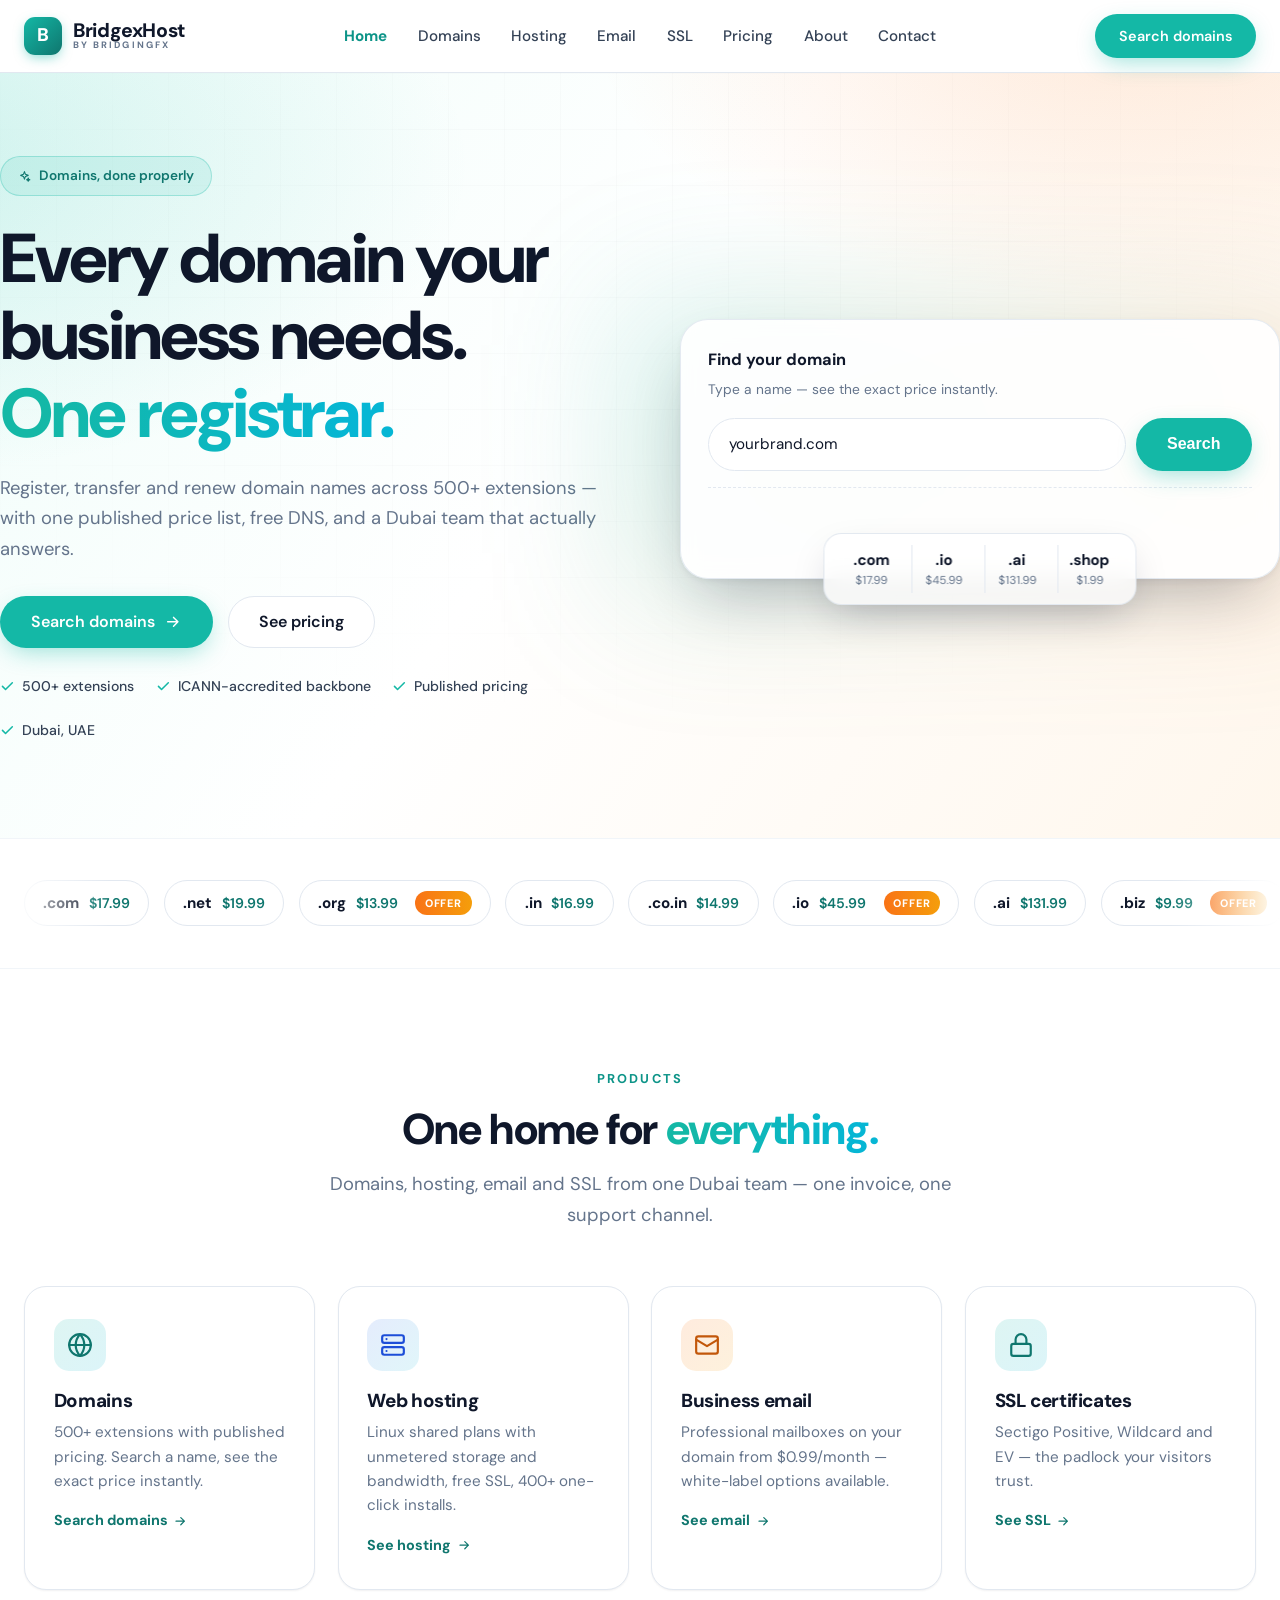
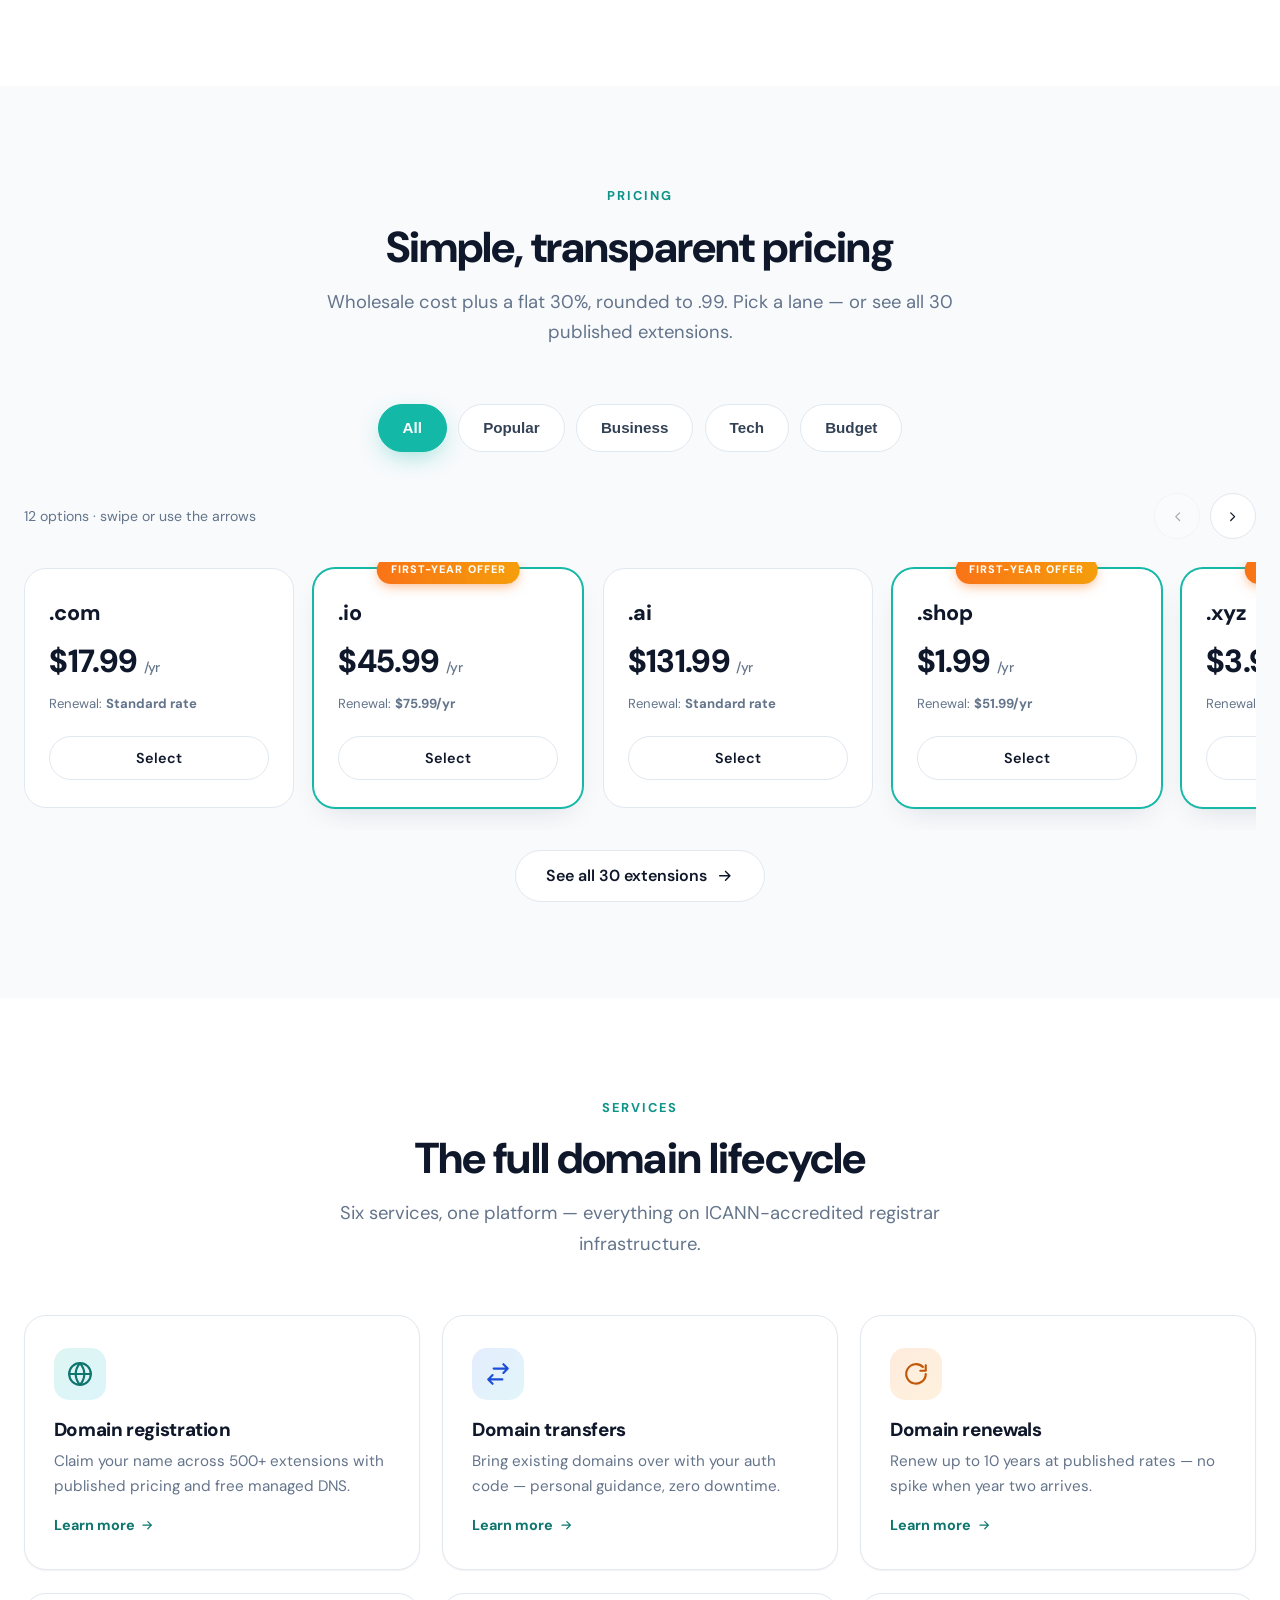
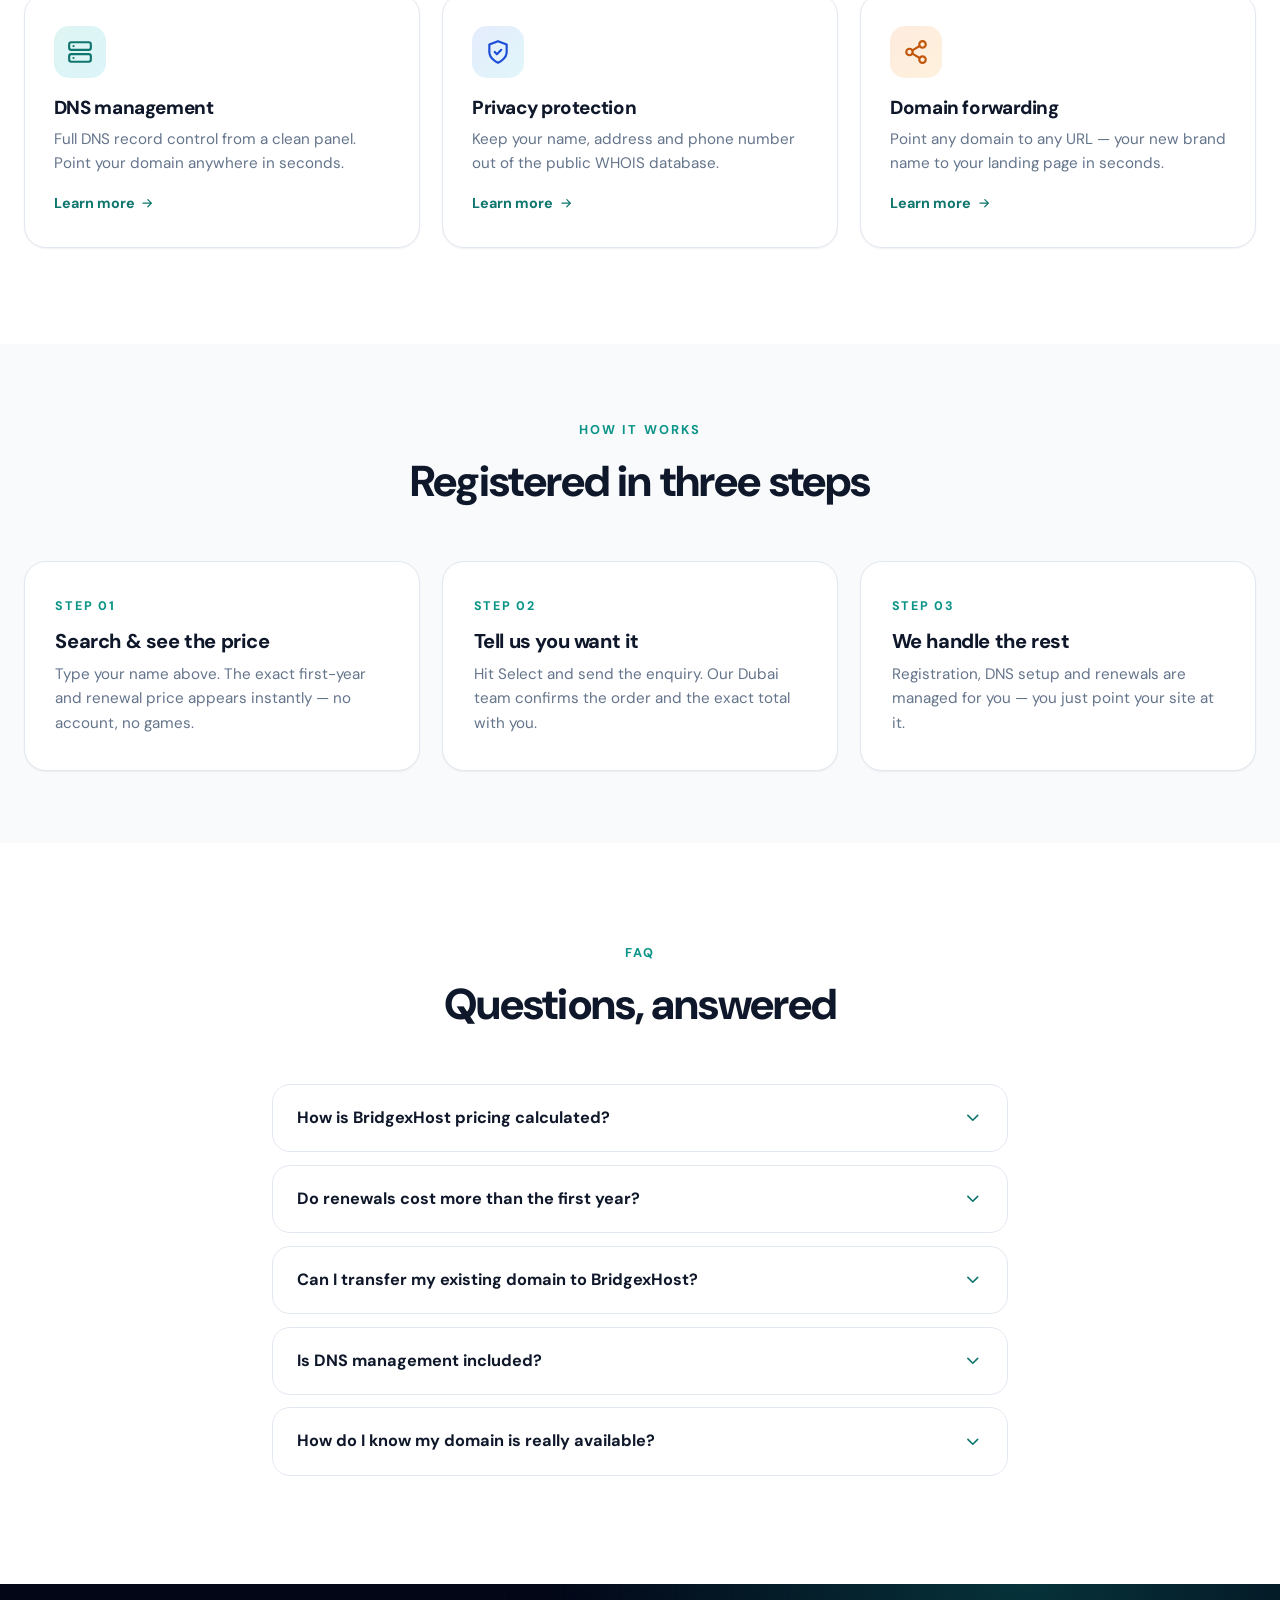
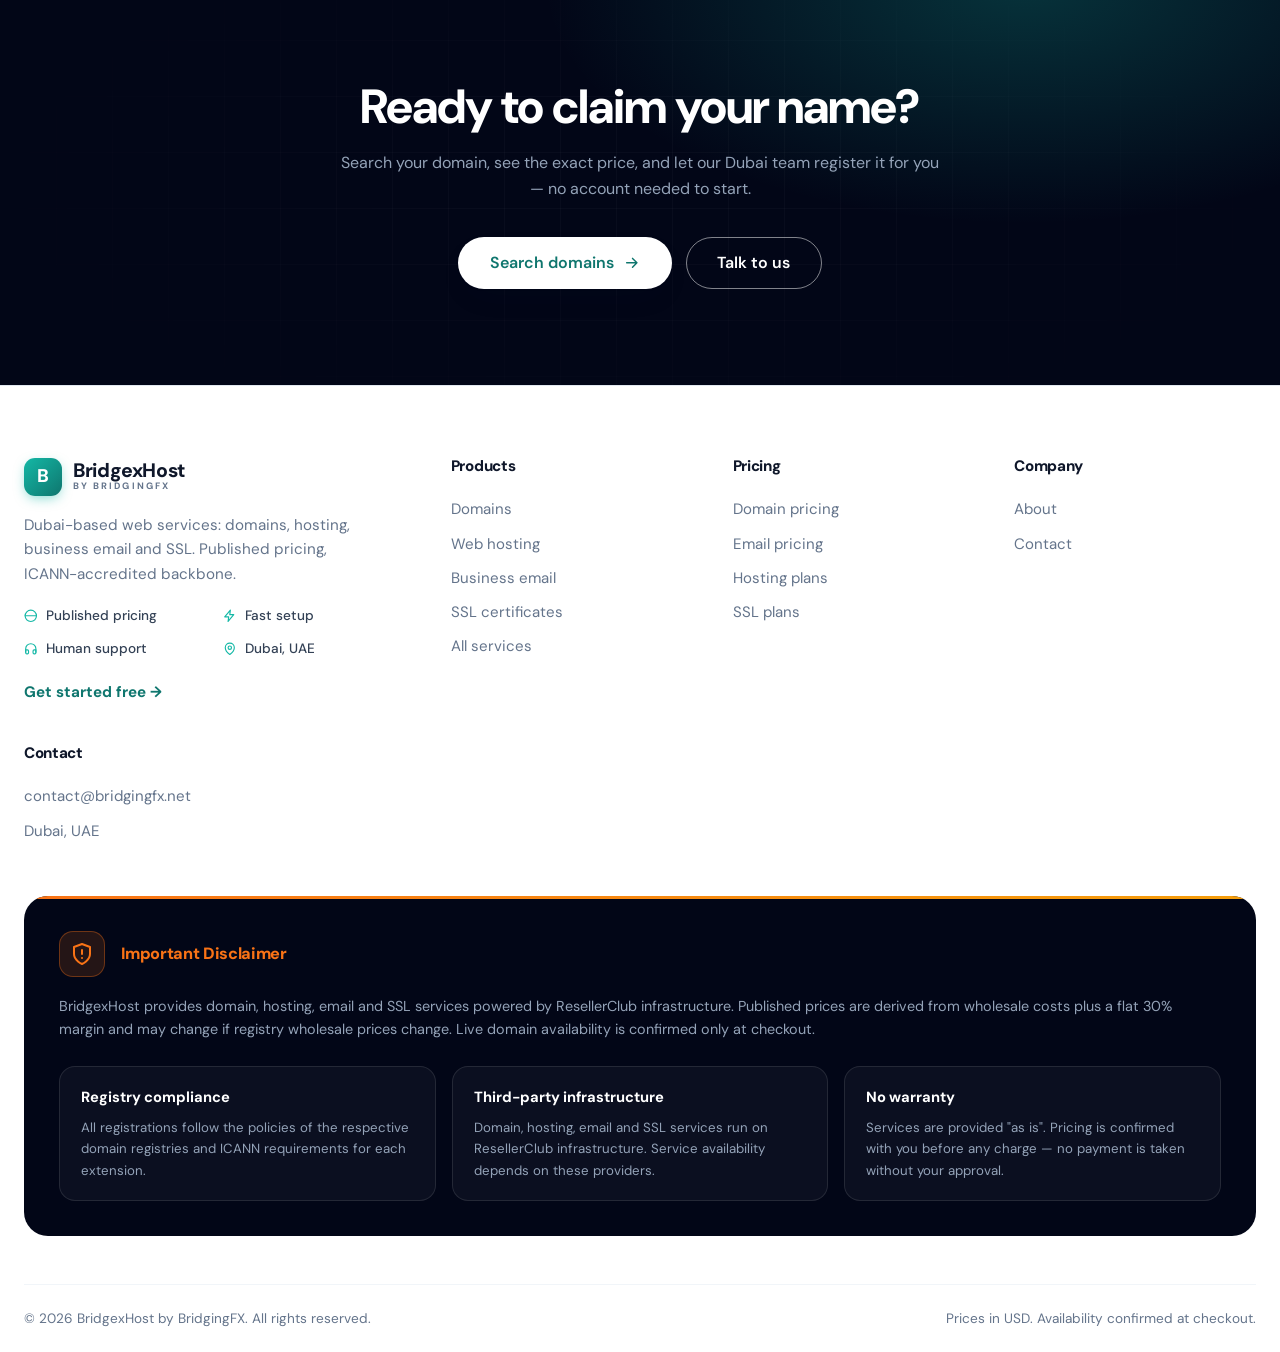
==== commit 1265d0d1: "BridgexHost v4 — hosting/email/SSL product lines, GoDaddy-style linking, mobile-first" ====
--- a/index.html
+++ b/index.html
@@ -48,9 +48,12 @@
       <span class="brand-mark">B</span>
       <span class="brand-name">BridgexHost<small>BY BRIDGINGFX</small></span>
     </a>
-    <nav class="nav" aria-label="Primary">
+        <nav class="nav" aria-label="Primary">
       <a href="index.html" class="active">Home</a>
-      <a href="services.html">Services</a>
+      <a href="index.html#search">Domains</a>
+      <a href="hosting.html">Hosting</a>
+      <a href="email.html">Email</a>
+      <a href="ssl.html">SSL</a>
       <a href="pricing.html">Pricing</a>
       <a href="about.html">About</a>
       <a href="contact.html">Contact</a>
@@ -63,7 +66,10 @@
 </header>
 <div class="mobile-menu" id="mobileMenu">
   <a href="index.html" class="active">Home</a>
-  <a href="services.html">Services</a>
+  <a href="index.html#search">Domains</a>
+  <a href="hosting.html">Hosting</a>
+  <a href="email.html">Email</a>
+  <a href="ssl.html">SSL</a>
   <a href="pricing.html">Pricing</a>
   <a href="about.html">About</a>
   <a href="contact.html">Contact</a>
@@ -113,6 +119,39 @@
   <div class="container mq" id="mq"></div>
 </div>
 
+<!-- ============ PRODUCTS ============ -->
+<section class="pad">
+  <div class="container">
+    <div class="sec-head">
+      <span class="eyebrow reveal">Products</span>
+      <h2 class="sec-title reveal reveal-d1">One home for <span class="grad">everything.</span></h2>
+      <p class="lede reveal reveal-d2">Domains, hosting, email and SSL from one Dubai team — one invoice, one support channel.</p>
+    </div>
+    <div class="grid4">
+      <a href="index.html#search" class="scard reveal">
+        <span class="icon-tile"><svg viewBox="0 0 24 24" fill="none" stroke="currentColor" stroke-width="2" stroke-linecap="round" stroke-linejoin="round"><circle cx="12" cy="12" r="10"/><path d="M2 12h20M12 2a15.3 15.3 0 014 10 15.3 15.3 0 01-4 10 15.3 15.3 0 01-4-10 15.3 15.3 0 014-10z"/></svg></span>
+        <h3>Domains</h3><p>500+ extensions with published pricing. Search a name, see the exact price instantly.</p>
+        <span class="go">Search domains <svg viewBox="0 0 24 24" fill="none" stroke="currentColor" stroke-width="2" stroke-linecap="round" stroke-linejoin="round"><path d="M5 12h14M13 6l6 6-6 6"/></svg></span>
+      </a>
+      <a href="hosting.html" class="scard reveal reveal-d1">
+        <span class="icon-tile b"><svg viewBox="0 0 24 24" fill="none" stroke="currentColor" stroke-width="2" stroke-linecap="round" stroke-linejoin="round"><rect x="2" y="3" width="20" height="7" rx="2"/><rect x="2" y="14" width="20" height="7" rx="2"/><path d="M6 6.5h.01M6 17.5h.01"/></svg></span>
+        <h3>Web hosting</h3><p>Linux shared plans with unmetered storage and bandwidth, free SSL, 400+ one-click installs.</p>
+        <span class="go">See hosting <svg viewBox="0 0 24 24" fill="none" stroke="currentColor" stroke-width="2" stroke-linecap="round" stroke-linejoin="round"><path d="M5 12h14M13 6l6 6-6 6"/></svg></span>
+      </a>
+      <a href="email.html" class="scard reveal reveal-d2">
+        <span class="icon-tile o"><svg viewBox="0 0 24 24" fill="none" stroke="currentColor" stroke-width="2" stroke-linecap="round" stroke-linejoin="round"><rect x="2" y="4" width="20" height="16" rx="2"/><path d="m22 7-10 6L2 7"/></svg></span>
+        <h3>Business email</h3><p>Professional mailboxes on your domain from $0.99/month — white-label options available.</p>
+        <span class="go">See email <svg viewBox="0 0 24 24" fill="none" stroke="currentColor" stroke-width="2" stroke-linecap="round" stroke-linejoin="round"><path d="M5 12h14M13 6l6 6-6 6"/></svg></span>
+      </a>
+      <a href="ssl.html" class="scard reveal reveal-d3">
+        <span class="icon-tile"><svg viewBox="0 0 24 24" fill="none" stroke="currentColor" stroke-width="2" stroke-linecap="round" stroke-linejoin="round"><rect x="3" y="11" width="18" height="11" rx="2"/><path d="M7 11V7a5 5 0 0110 0v4"/></svg></span>
+        <h3>SSL certificates</h3><p>Sectigo Positive, Wildcard and EV — the padlock your visitors trust.</p>
+        <span class="go">See SSL <svg viewBox="0 0 24 24" fill="none" stroke="currentColor" stroke-width="2" stroke-linecap="round" stroke-linejoin="round"><path d="M5 12h14M13 6l6 6-6 6"/></svg></span>
+      </a>
+    </div>
+  </div>
+</section>
+
 <!-- ============ PRICING TEASER ============ -->
 <section class="pad band">
   <div class="container">
@@ -249,26 +288,35 @@
 
 <footer class="footer">
   <div class="container">
-    <div class="foot-grid">
+        <div class="foot-grid">
       <div class="foot-brand">
         <a href="index.html" class="brand" aria-label="BridgexHost home">
           <span class="brand-mark">B</span>
           <span class="brand-name">BridgexHost<small>BY BRIDGINGFX</small></span>
         </a>
-        <p>Dubai-based domain registration. 500+ extensions, published pricing, ICANN-accredited backbone.</p>
+        <p>Dubai-based web services: domains, hosting, business email and SSL. Published pricing, ICANN-accredited backbone.</p>
         <div class="foot-feats">
           <span><svg viewBox="0 0 24 24" fill="none" stroke="currentColor" stroke-width="2" stroke-linecap="round" stroke-linejoin="round"><circle cx="12" cy="12" r="10"/><path d="M2 12h20"/></svg>Published pricing</span>
           <span><svg viewBox="0 0 24 24" fill="none" stroke="currentColor" stroke-width="2" stroke-linecap="round" stroke-linejoin="round"><path d="M13 2L3 14h7l-1 8 10-12h-7z"/></svg>Fast setup</span>
           <span><svg viewBox="0 0 24 24" fill="none" stroke="currentColor" stroke-width="2" stroke-linecap="round" stroke-linejoin="round"><path d="M3 18v-6a9 9 0 0118 0v6"/><path d="M21 19a2 2 0 01-2 2h-1a2 2 0 01-2-2v-3a2 2 0 012-2h3zM3 19a2 2 0 002 2h1a2 2 0 002-2v-3a2 2 0 00-2-2H3z"/></svg>Human support</span>
           <span><svg viewBox="0 0 24 24" fill="none" stroke="currentColor" stroke-width="2" stroke-linecap="round" stroke-linejoin="round"><path d="M20 10c0 6-8 12-8 12S4 16 4 10a8 8 0 1116 0z"/><circle cx="12" cy="10" r="3"/></svg>Dubai, UAE</span>
         </div>
-        <a class="foot-link" href="contact.html">Get started free →</a>
+        <a class="foot-link" href="contact.html">Get started free &rarr;</a>
       </div>
       <div class="col">
-        <h4>Product</h4>
-        <a href="services.html">Services</a>
-        <a href="pricing.html">Pricing</a>
-        <a href="index.html#search">Search domains</a>
+        <h4>Products</h4>
+        <a href="index.html#search">Domains</a>
+        <a href="hosting.html">Web hosting</a>
+        <a href="email.html">Business email</a>
+        <a href="ssl.html">SSL certificates</a>
+        <a href="services.html">All services</a>
+      </div>
+      <div class="col">
+        <h4>Pricing</h4>
+        <a href="pricing.html">Domain pricing</a>
+        <a href="email.html#plans">Email pricing</a>
+        <a href="hosting.html#plans">Hosting plans</a>
+        <a href="ssl.html#plans">SSL plans</a>
       </div>
       <div class="col">
         <h4>Company</h4>
@@ -286,10 +334,10 @@
         <span class="disc-ico"><svg viewBox="0 0 24 24" fill="none" stroke="currentColor" stroke-width="2" stroke-linecap="round" stroke-linejoin="round"><path d="M12 22s8-3.6 8-10V5l-8-3-8 3v7c0 6.4 8 10 8 10z"/><path d="M12 8v4M12 16h.01"/></svg></span>
         <h4>Important Disclaimer</h4>
       </div>
-      <p>BridgexHost provides domain registration services powered by ResellerClub's registrar infrastructure. Published prices are derived from wholesale costs plus a flat 30% margin and may change if registry wholesale prices change. Live domain availability is confirmed only at checkout.</p>
+      <p>BridgexHost provides domain, hosting, email and SSL services powered by ResellerClub infrastructure. Published prices are derived from wholesale costs plus a flat 30% margin and may change if registry wholesale prices change. Live domain availability is confirmed only at checkout.</p>
       <div class="disc-cards">
         <div><h5>Registry compliance</h5><p>All registrations follow the policies of the respective domain registries and ICANN requirements for each extension.</p></div>
-        <div><h5>Third-party infrastructure</h5><p>Registration, DNS and transfer services run on ResellerClub infrastructure. Service availability depends on these providers.</p></div>
+        <div><h5>Third-party infrastructure</h5><p>Domain, hosting, email and SSL services run on ResellerClub infrastructure. Service availability depends on these providers.</p></div>
         <div><h5>No warranty</h5><p>Services are provided "as is". Pricing is confirmed with you before any charge — no payment is taken without your approval.</p></div>
       </div>
     </div>
--- a/assets/css/style.css
+++ b/assets/css/style.css
@@ -234,6 +234,16 @@
 .scard .go svg{width:1em;height:1em;transition:transform .2s var(--ease)}
 .scard:hover .go svg{transform:translateX(4px)}
 
+/* product strip + plan cards (hosting / email / ssl) */
+.grid4{display:grid;grid-template-columns:repeat(4,1fr);gap:1.4rem}
+.pcard .plan-tag{font-size:.78rem;font-weight:800;color:var(--teal-700);letter-spacing:.06em;text-transform:uppercase}
+.pcard .plan-note{font-size:.8rem;color:var(--slate-500);font-style:italic}
+.pcard .contact-price{font-size:1.3rem;font-weight:800;color:var(--ink);letter-spacing:-0.01em}
+.pcard .contact-price small{display:block;font-size:.8rem;font-weight:500;color:var(--slate-500);letter-spacing:0}
+.plan-feats{list-style:none;margin:1rem 0 .4rem;padding:0;display:grid;gap:.55rem}
+.plan-feats li{display:flex;gap:.6rem;align-items:flex-start;font-size:.9rem;color:var(--slate-700);line-height:1.45}
+.plan-feats svg{width:1.05rem;height:1.05rem;color:var(--teal-600);flex-shrink:0;margin-top:.15rem}
+
 /* how it works */
 .steps{display:grid;grid-template-columns:repeat(3,1fr);gap:1.4rem;counter-reset:step}
 .step{background:#fff;border:1px solid var(--line);border-radius:var(--radius);padding:2.2rem 1.9rem;
@@ -372,10 +382,15 @@
 .reveal-d1{transition-delay:.08s}.reveal-d2{transition-delay:.16s}.reveal-d3{transition-delay:.24s}
 
 /* ---------- Responsive ---------- */
+@media(max-width:1150px){
+  .nav{gap:1.05rem}
+  .nav a{font-size:.87rem}
+}
 @media(max-width:1024px){
   .hero-grid{grid-template-columns:1fr;gap:3rem;padding:4rem 0 5.5rem}
   .hero-visual{max-width:34rem}
   .grid3{grid-template-columns:repeat(2,1fr)}
+  .grid4{grid-template-columns:repeat(2,1fr)}
   .price-grid{grid-template-columns:repeat(2,1fr)}
   .steps{grid-template-columns:1fr;max-width:34rem;margin:0 auto}
   .about-grid,.contact-grid{grid-template-columns:1fr}
@@ -385,7 +400,7 @@
 @media(max-width:720px){
   .nav,.header-cta .btn{display:none}
   .burger{display:flex}
-  .grid3,.price-grid{grid-template-columns:1fr}
+  .grid3,.grid4,.price-grid{grid-template-columns:1fr}
   .pad{padding:4rem 0}
   .hero-ctas .btn{flex:1;justify-content:center}
   .sc-form{flex-direction:column}
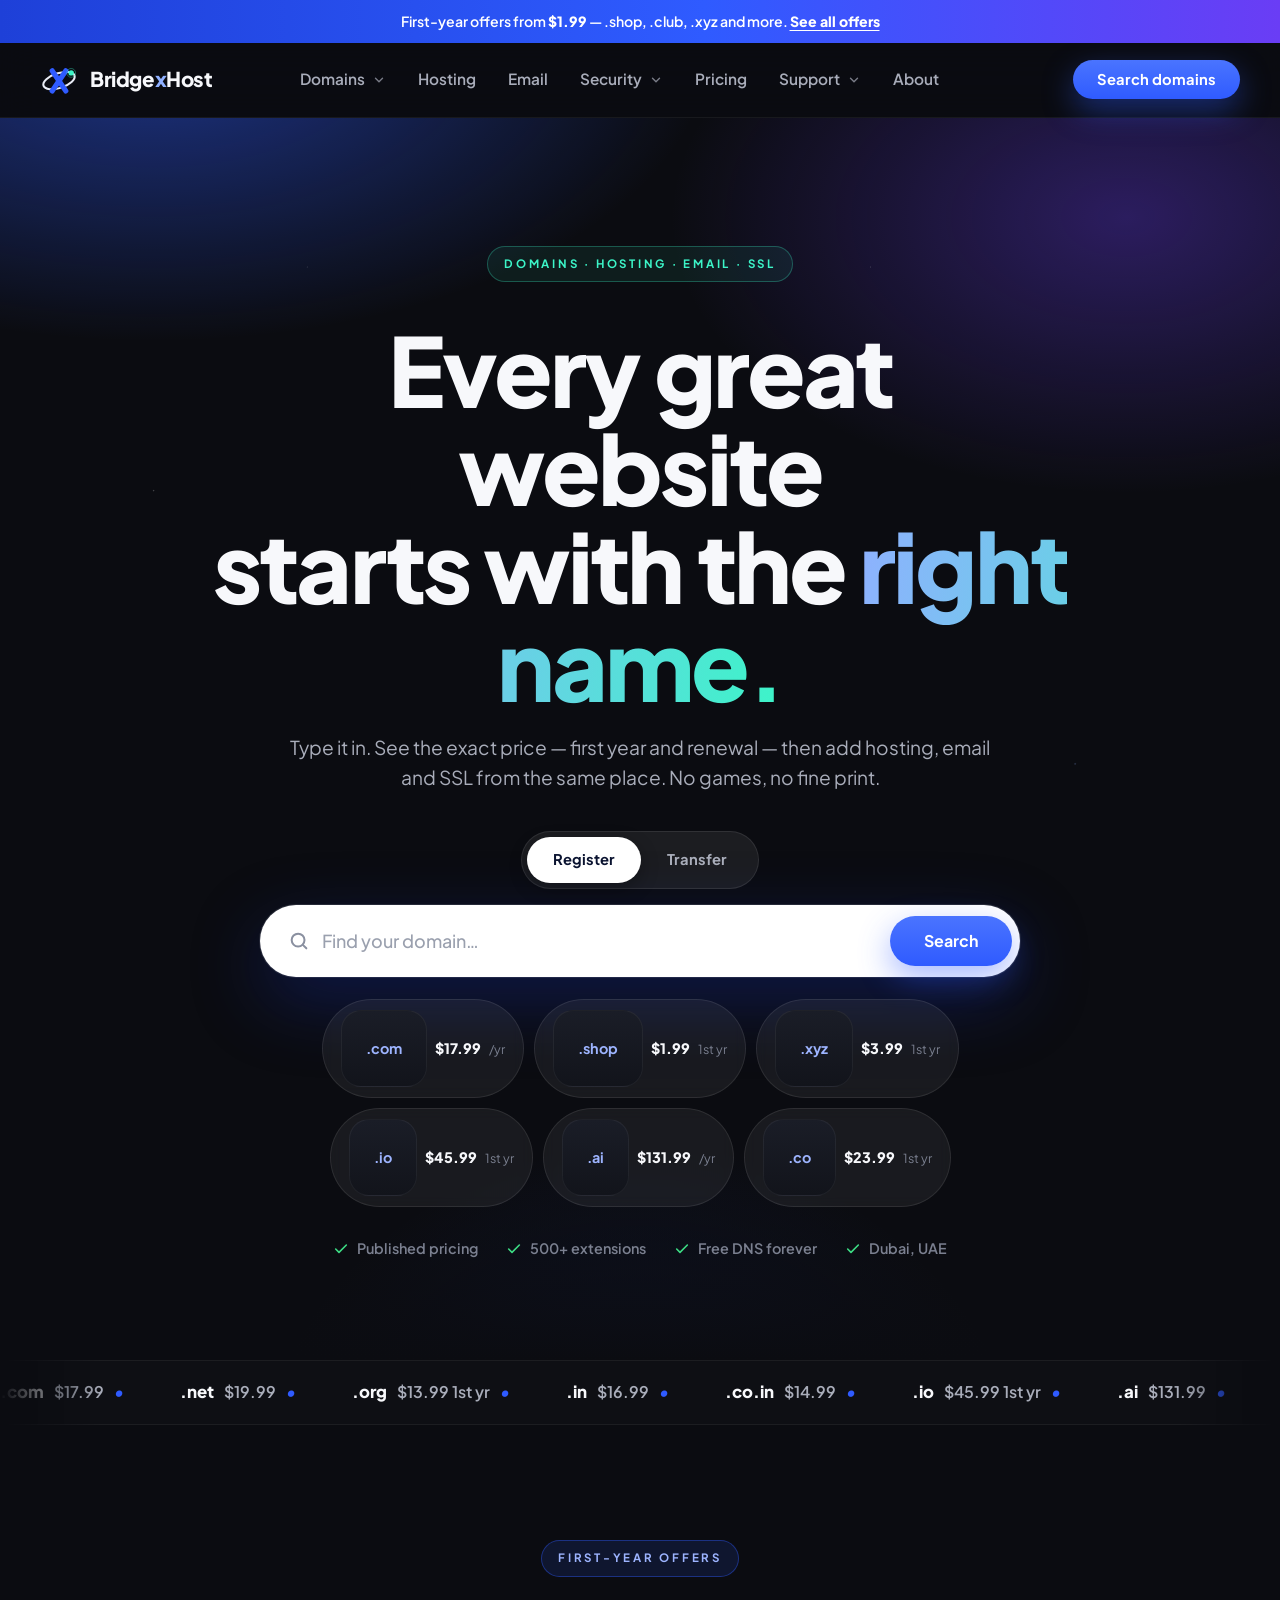
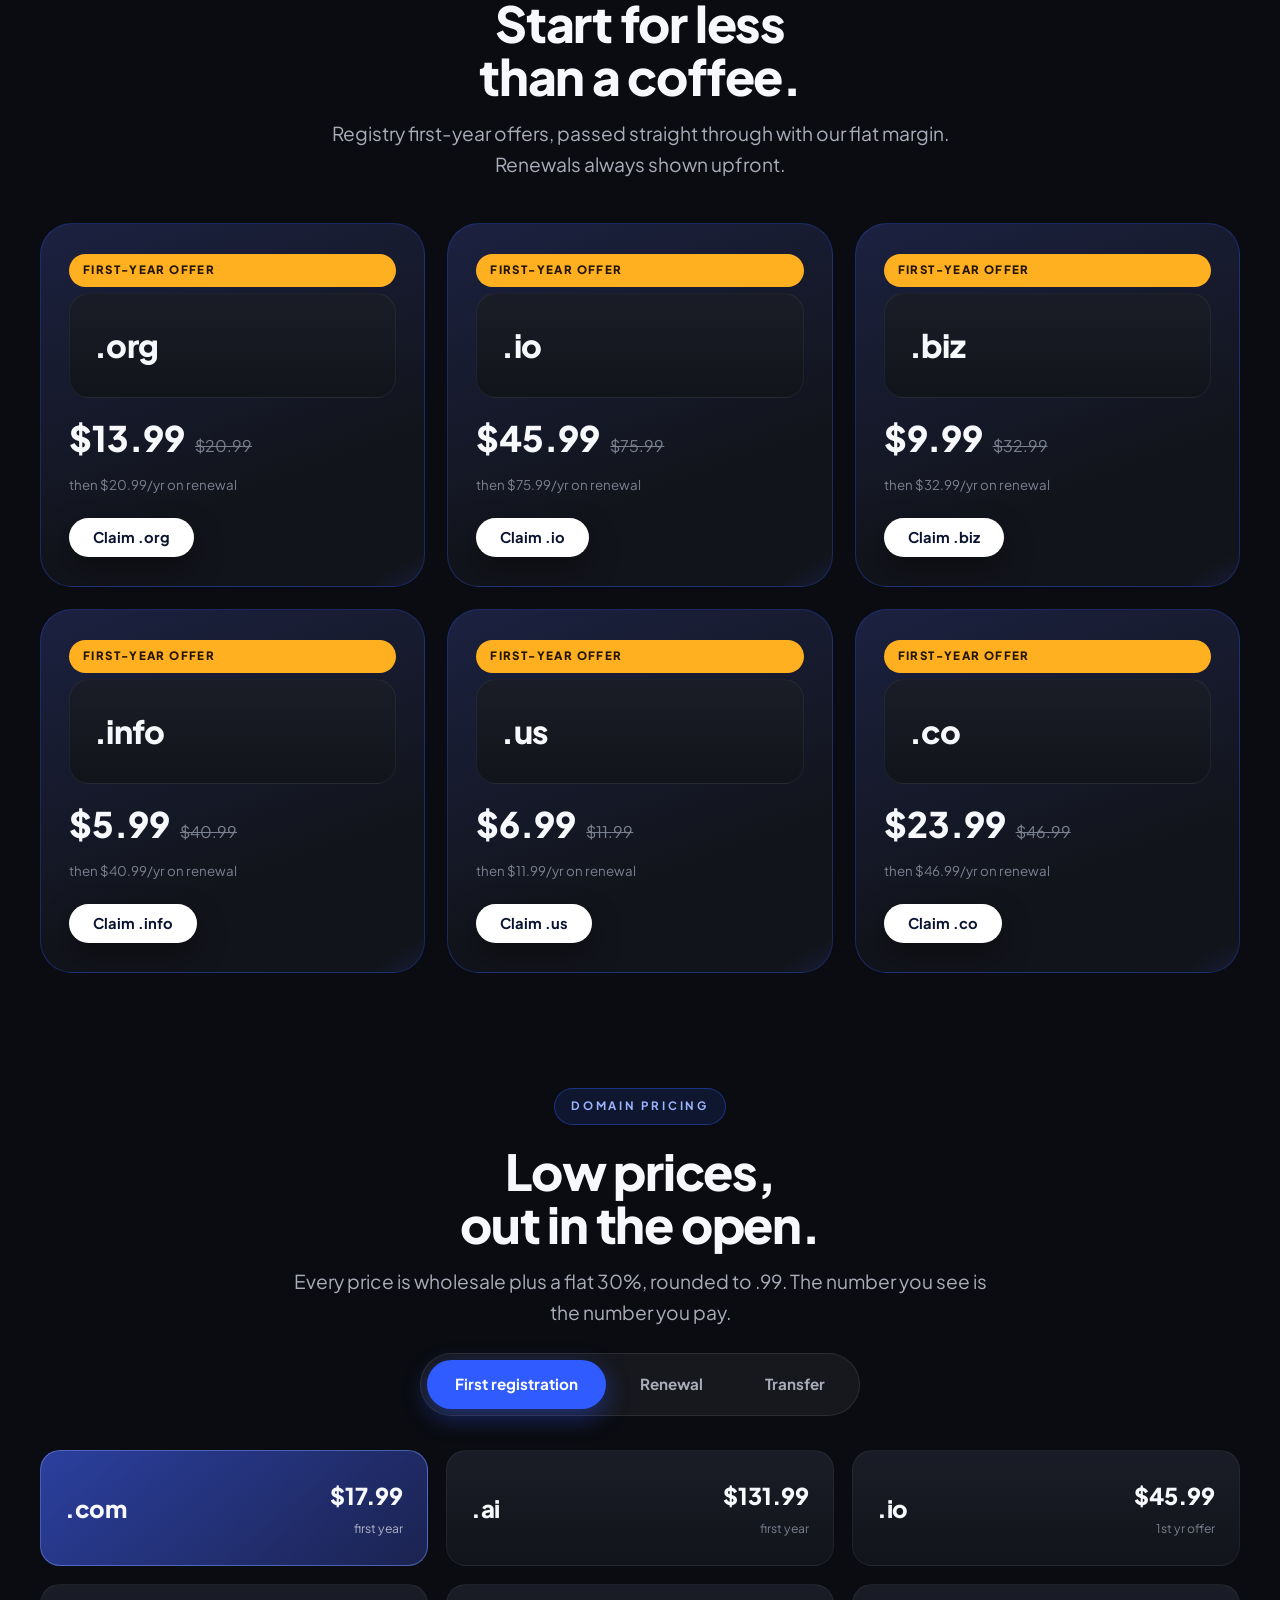
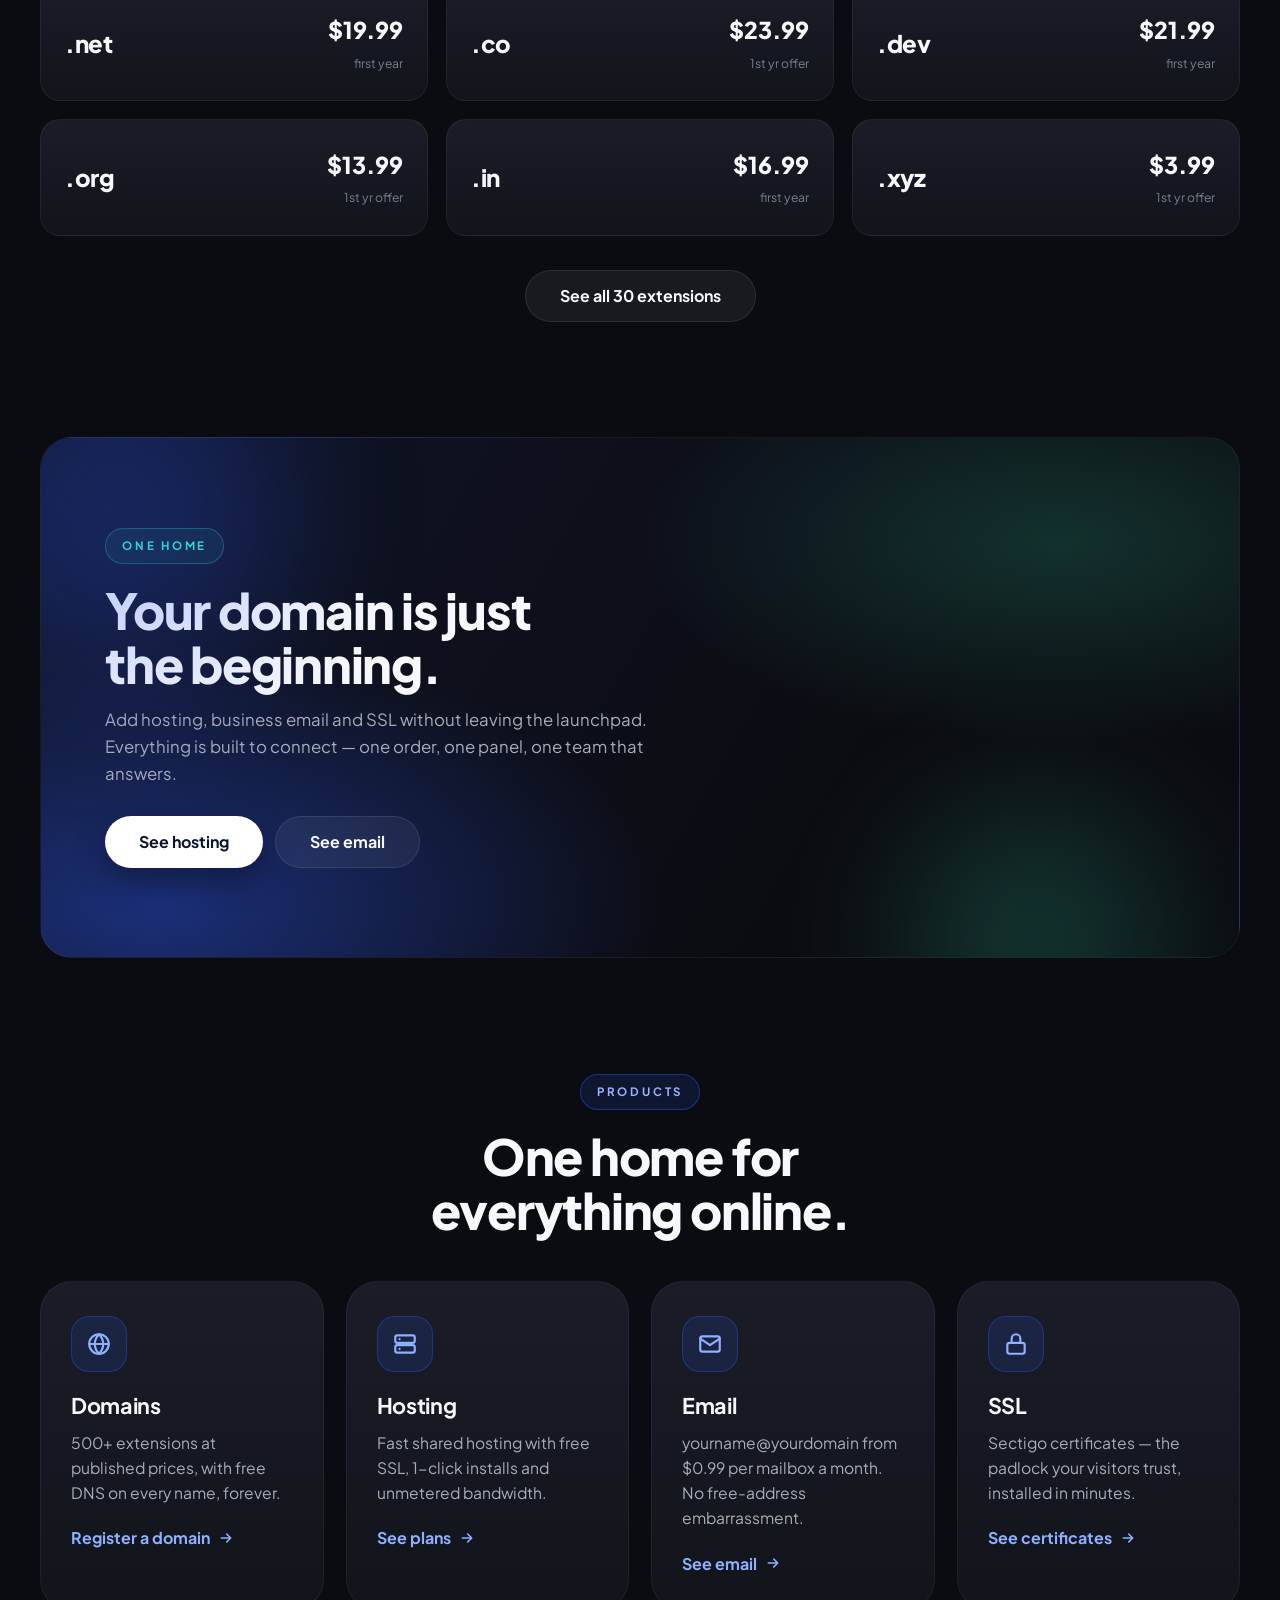
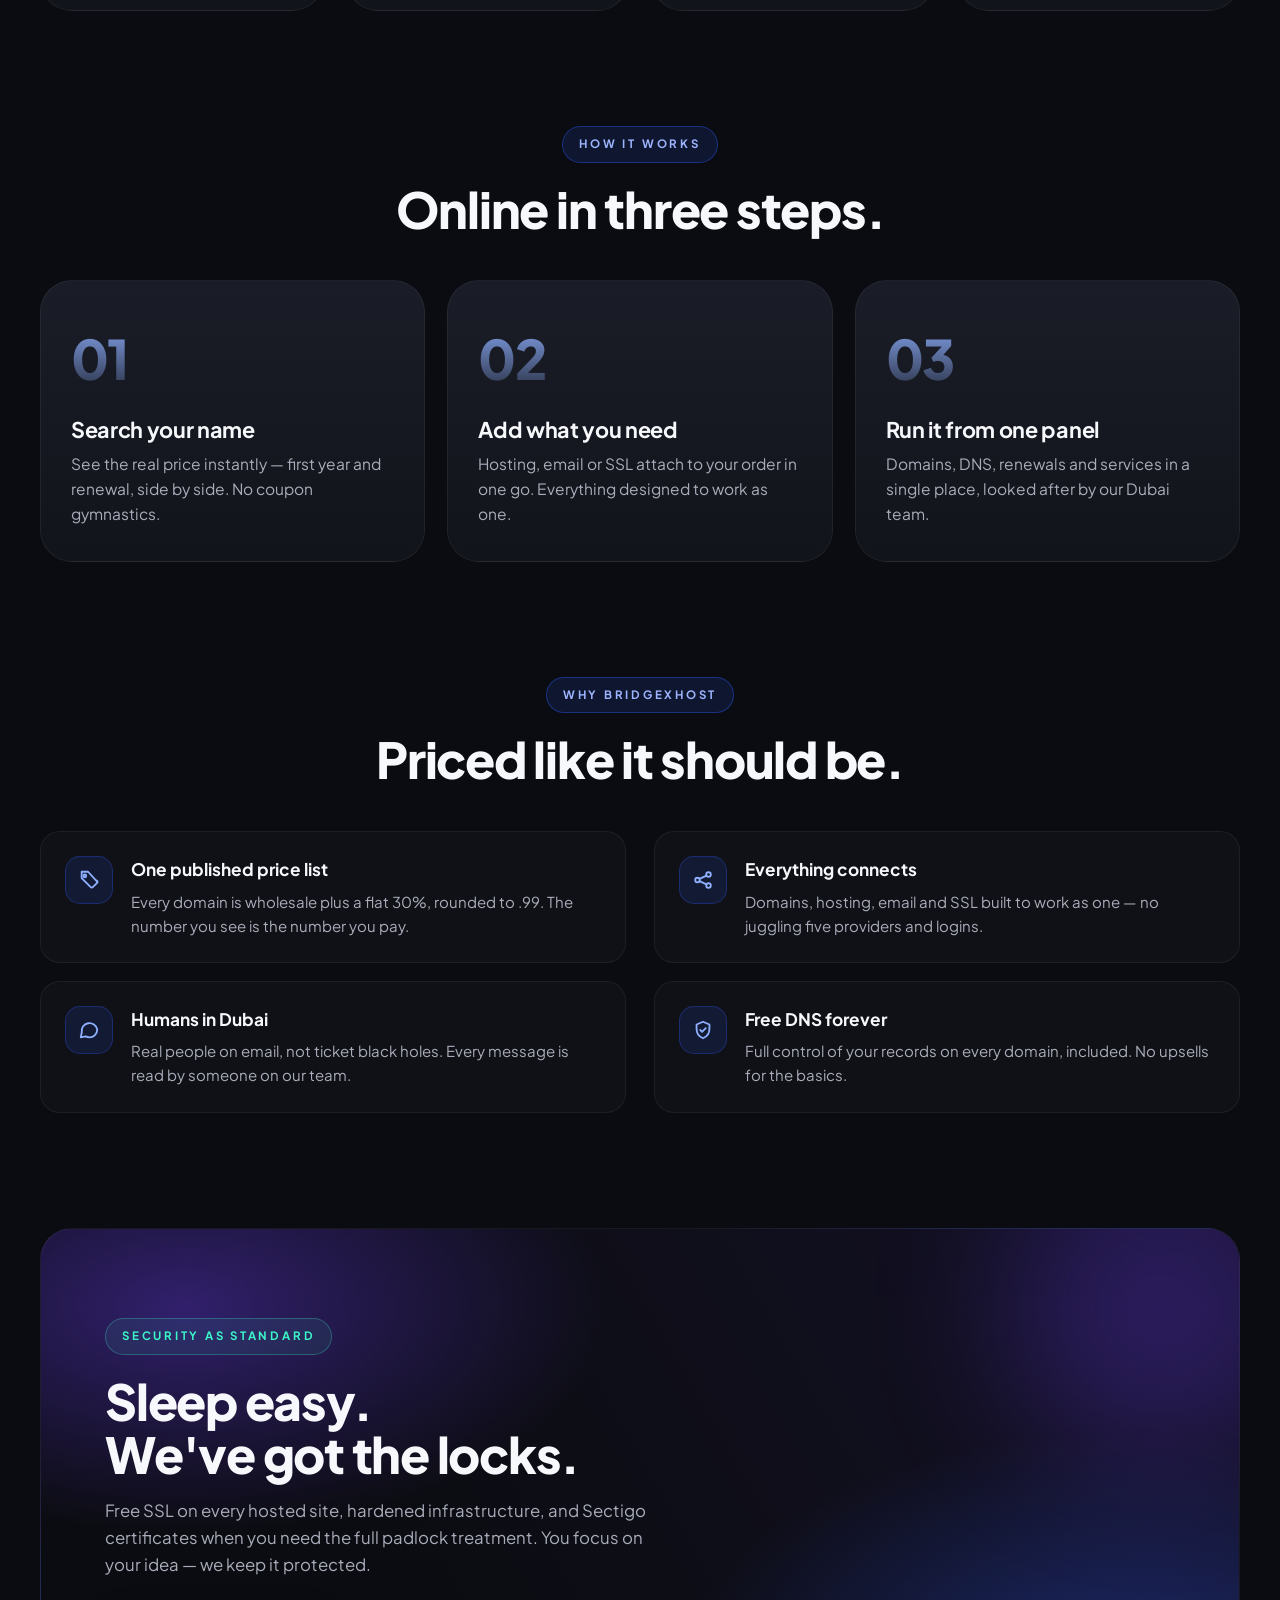
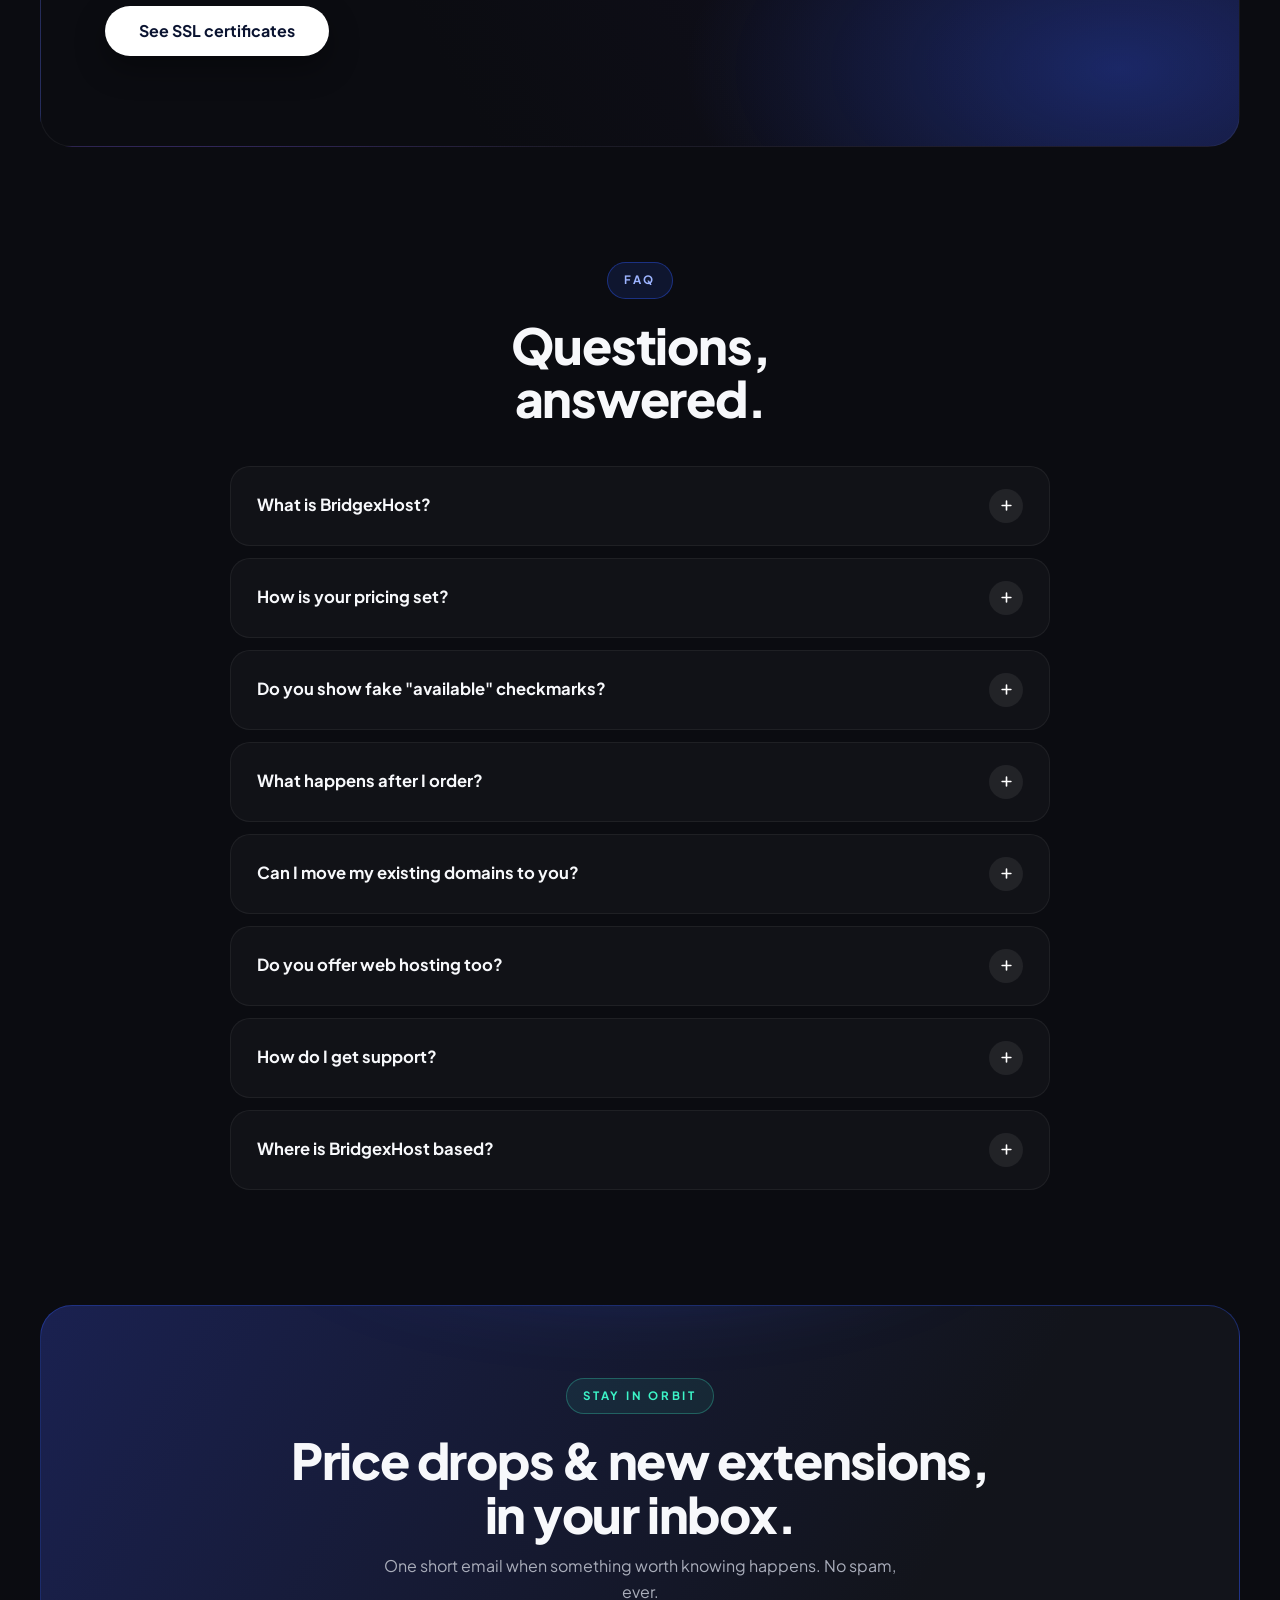
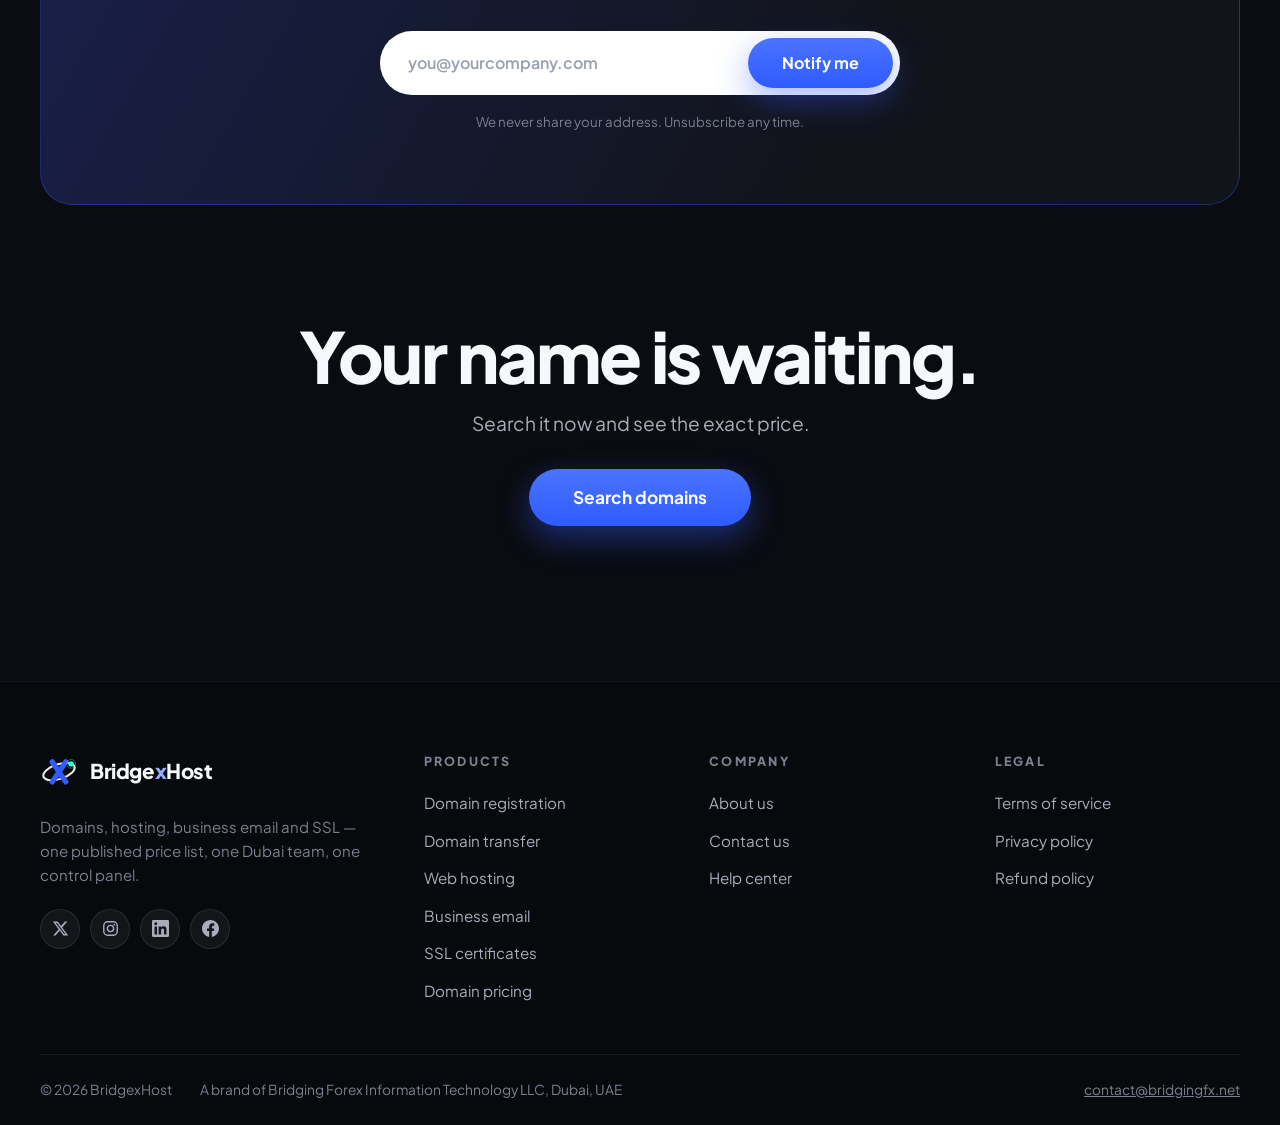
==== commit eb6a9b9d: "BridgexHost v5 — Spaceship-style dark launch theme, Orbit X logo, 14 pages - Dark cinematic theme: r" ====
--- a/index.html
+++ b/index.html
@@ -1,353 +1,355 @@
 <!DOCTYPE html>
 <html lang="en">
 <head>
-  <meta charset="UTF-8">
-  <meta name="viewport" content="width=device-width, initial-scale=1.0">
-  <title>BridgexHost — Buy &amp; Register Domain Names Online | Dubai</title>
-  <meta name="description" content="Register, transfer and renew domains across 500+ extensions with published transparent pricing. Free DNS, ICANN-accredited backbone, Dubai-based team.">
-  <link rel="canonical" href="https://dawoodshah2232-svg.github.io/bridgexhost/">
-  <meta property="og:type" content="website">
-  <meta property="og:site_name" content="BridgexHost">
-  <meta property="og:title" content="BridgexHost — Buy & Register Domain Names Online | Dubai">
-  <meta property="og:description" content="Domains with one published price list: registration, transfers, renewals, DNS and privacy from Dubai, UAE.">
-  <meta property="og:url" content="https://dawoodshah2232-svg.github.io/bridgexhost/">
-  <meta name="twitter:card" content="summary_large_card">
-  <meta name="twitter:title" content="BridgexHost — Buy & Register Domain Names Online | Dubai">
-  <meta name="twitter:description" content="Domains with one published price list: registration, transfers, renewals, DNS and privacy from Dubai, UAE.">
-  <link rel="preconnect" href="https://fonts.googleapis.com">
-  <link rel="preconnect" href="https://fonts.gstatic.com" crossorigin>
-  <link href="https://fonts.googleapis.com/css2?family=DM+Sans:opsz,wght@9..40,400;9..40,500;9..40,600;9..40,700;9..40,800&display=swap" rel="stylesheet">
-  <link rel="stylesheet" href="assets/css/style.css">
-  <script type="application/ld+json">
-  {"@context":"https://schema.org","@type":"Organization","name":"BridgexHost",
-   "url":"https://dawoodshah2232-svg.github.io/bridgexhost/",
-   "email":"contact@bridgingfx.net",
-   "address":{"@type":"PostalAddress","addressLocality":"Dubai","addressCountry":"AE"},
-   "parentOrganization":{"@type":"Organization","name":"Bridging Forex Information Technology LLC"}}
-  </script>
-  <script type="application/ld+json">
-  {"@context":"https://schema.org","@type":"WebSite","name":"BridgexHost",
-   "url":"https://dawoodshah2232-svg.github.io/bridgexhost/",
-   "potentialAction":{"@type":"SearchAction","target":"https://dawoodshah2232-svg.github.io/bridgexhost/?q={query}","query-input":"required name=query"}}
-  </script>
-  <script type="application/ld+json">
-  {"@context":"https://schema.org","@type":"FAQPage","mainEntity":[
-   {"@type":"Question","name":"How is BridgexHost pricing calculated?","acceptedAnswer":{"@type":"Answer","text":"Every published price is our ResellerClub wholesale cost plus a flat 30%, rounded to .99. The number you see is the number you pay — no tiers, no coupons."}},
-   {"@type":"Question","name":"Do renewals cost more than the first year?","acceptedAnswer":{"@type":"Answer","text":"Some extensions carry a first-year offer; the renewal price is published next to every price. Where a registry does not publish a separate regular wholesale rate we show Standard rate and confirm the exact figure before you pay."}},
-   {"@type":"Question","name":"Can I transfer my existing domain to BridgexHost?","acceptedAnswer":{"@type":"Answer","text":"Yes. You bring the authorization code from your current registrar and our Dubai team guides the transfer step by step, with zero downtime."}},
-   {"@type":"Question","name":"Is DNS management included?","acceptedAnswer":{"@type":"Answer","text":"Yes — free managed DNS on every domain, with full control of your DNS records and nameservers from the control panel."}},
-   {"@type":"Question","name":"How do I know my domain is really available?","acceptedAnswer":{"@type":"Answer","text":"This site shows published prices instantly. Live availability is confirmed only at checkout through our registrar connection — we never display made-up available/taken badges."}}
-  ]}
-  </script>
+<meta charset="UTF-8">
+<meta name="viewport" content="width=device-width, initial-scale=1.0">
+<title>BridgexHost — Register Domains, Hosting & Email | Dubai</title>
+<meta name="description" content="Search 500+ domain extensions at honest published prices. Add hosting, business email and SSL — one Dubai team, one control panel.">
+<link rel="canonical" href="https://dawoodshah2232-svg.github.io/bridgexhost/">
+<meta property="og:type" content="website">
+<meta property="og:site_name" content="BridgexHost">
+<meta property="og:title" content="BridgexHost — Register Domains, Hosting & Email | Dubai">
+<meta property="og:description" content="Search 500+ domain extensions at honest published prices. Add hosting, business email and SSL — one Dubai team, one control panel.">
+<meta property="og:url" content="https://dawoodshah2232-svg.github.io/bridgexhost/">
+<meta name="twitter:card" content="summary_large_image">
+<meta name="twitter:title" content="BridgexHost — Register Domains, Hosting & Email | Dubai">
+<meta name="twitter:description" content="Search 500+ domain extensions at honest published prices. Add hosting, business email and SSL.">
+<link rel="icon" type="image/svg+xml" href="favicon.svg">
+<link rel="preconnect" href="https://fonts.googleapis.com">
+<link rel="preconnect" href="https://fonts.gstatic.com" crossorigin>
+<link href="https://fonts.googleapis.com/css2?family=Plus+Jakarta+Sans:wght@400;500;600;700;800&display=swap" rel="stylesheet">
+<link rel="stylesheet" href="assets/css/style.css">
+<script type="application/ld+json">
+{"@context":"https://schema.org","@type":"Organization","name":"BridgexHost","url":"https://dawoodshah2232-svg.github.io/bridgexhost/","logo":"https://dawoodshah2232-svg.github.io/bridgexhost/assets/img/logo.svg","email":"contact@bridgingfx.net","address":{"@type":"PostalAddress","addressLocality":"Dubai","addressCountry":"AE"},"parentOrganization":{"@type":"Organization","name":"Bridging Forex Information Technology LLC"}}
+</script>
+<script type="application/ld+json">
+{"@context":"https://schema.org","@type":"WebSite","name":"BridgexHost","url":"https://dawoodshah2232-svg.github.io/bridgexhost/","potentialAction":{"@type":"SearchAction","target":"https://dawoodshah2232-svg.github.io/bridgexhost/domains.html?domain={query}","query-input":"required name=query"}}
+</script>
 </head>
 <body>
 
-<header class="header">
-  <div class="container header-in">
-    <a href="index.html" class="brand" aria-label="BridgexHost home">
-      <span class="brand-mark">B</span>
-      <span class="brand-name">BridgexHost<small>BY BRIDGINGFX</small></span>
+<div class="promo">First-year offers from <strong>$1.99</strong> — .shop, .club, .xyz and more. <a href="pricing.html">See all offers</a></div>
+
+<header class="site-head">
+  <div class="container head-in">
+    <a class="brand" href="index.html" aria-label="BridgexHost home">
+      <img src="assets/img/logo.svg" alt="BridgexHost logo" width="38" height="38">
+      <span class="brand-name">Bridge<em>x</em>Host</span>
     </a>
-        <nav class="nav" aria-label="Primary">
-      <a href="index.html" class="active">Home</a>
-      <a href="index.html#search">Domains</a>
-      <a href="hosting.html">Hosting</a>
-      <a href="email.html">Email</a>
-      <a href="ssl.html">SSL</a>
-      <a href="pricing.html">Pricing</a>
-      <a href="about.html">About</a>
-      <a href="contact.html">Contact</a>
+    <nav class="nav" aria-label="Main navigation">
+      <div class="nav-item">
+        <button class="nav-link" aria-expanded="false" aria-haspopup="true">Domains <svg class="car" viewBox="0 0 24 24" fill="none" stroke="currentColor" stroke-width="2.4" stroke-linecap="round" stroke-linejoin="round"><path d="M6 9l6 6 6-6"/></svg></button>
+        <div class="drop">
+          <a href="domains.html"><span class="di"><svg viewBox="0 0 24 24" fill="none" stroke="#8fb0ff" stroke-width="2" stroke-linecap="round"><circle cx="12" cy="12" r="9"/><path d="M3 12h18M12 3c2.5 2.6 3.9 5.7 3.9 9s-1.4 6.4-3.9 9c-2.5-2.6-3.9-5.7-3.9-9S9.5 5.6 12 3z"/></svg></span><span><b>Register a domain</b><small>Search 500+ extensions</small></span></a>
+          <a href="transfers.html"><span class="di"><svg viewBox="0 0 24 24" fill="none" stroke="#8fb0ff" stroke-width="2" stroke-linecap="round" stroke-linejoin="round"><path d="M7 16V4M7 4L3 8M7 4l4 4M17 8v12m0 0l4-4m-4 4l-4-4"/></svg></span><span><b>Transfer your domain</b><small>Keep your remaining time</small></span></a>
+          <a href="pricing.html"><span class="di"><svg viewBox="0 0 24 24" fill="none" stroke="#8fb0ff" stroke-width="2" stroke-linecap="round" stroke-linejoin="round"><path d="M20.59 13.41L11 3H4v7l9.59 9.59a2 2 0 002.82 0l4.18-4.18a2 2 0 000-2.82z"/><circle cx="7.5" cy="7.5" r="1.5"/></svg></span><span><b>Domain pricing</b><small>One list, no fine print</small></span></a>
+        </div>
+      </div>
+      <div class="nav-item"><a class="nav-link" href="hosting.html">Hosting</a></div>
+      <div class="nav-item"><a class="nav-link" href="email.html">Email</a></div>
+      <div class="nav-item">
+        <button class="nav-link" aria-expanded="false" aria-haspopup="true">Security <svg class="car" viewBox="0 0 24 24" fill="none" stroke="currentColor" stroke-width="2.4" stroke-linecap="round" stroke-linejoin="round"><path d="M6 9l6 6 6-6"/></svg></button>
+        <div class="drop">
+          <a href="ssl.html"><span class="di"><svg viewBox="0 0 24 24" fill="none" stroke="#8fb0ff" stroke-width="2" stroke-linecap="round" stroke-linejoin="round"><rect x="4" y="11" width="16" height="10" rx="2"/><path d="M8 11V7a4 4 0 018 0v4"/></svg></span><span><b>SSL certificates</b><small>The padlock visitors trust</small></span></a>
+        </div>
+      </div>
+      <div class="nav-item"><a class="nav-link" href="pricing.html">Pricing</a></div>
+      <div class="nav-item">
+        <button class="nav-link" aria-expanded="false" aria-haspopup="true">Support <svg class="car" viewBox="0 0 24 24" fill="none" stroke="currentColor" stroke-width="2.4" stroke-linecap="round" stroke-linejoin="round"><path d="M6 9l6 6 6-6"/></svg></button>
+        <div class="drop">
+          <a href="faq.html"><span class="di"><svg viewBox="0 0 24 24" fill="none" stroke="#8fb0ff" stroke-width="2" stroke-linecap="round" stroke-linejoin="round"><circle cx="12" cy="12" r="9"/><path d="M9.5 9a2.5 2.5 0 015 .2c0 1.7-2.5 2-2.5 3.6M12 17h.01"/></svg></span><span><b>Help center</b><small>Answers before you ask</small></span></a>
+          <a href="contact.html"><span class="di"><svg viewBox="0 0 24 24" fill="none" stroke="#8fb0ff" stroke-width="2" stroke-linecap="round" stroke-linejoin="round"><path d="M21 11.5a8.5 8.5 0 01-8.5 8.5c-1.5 0-3-.4-4.2-1L3 20l1.1-5.3A8.5 8.5 0 1121 11.5z"/></svg></span><span><b>Contact us</b><small>Humans in Dubai</small></span></a>
+        </div>
+      </div>
+      <div class="nav-item"><a class="nav-link" href="about.html">About</a></div>
     </nav>
-    <div class="header-cta">
-      <a href="#search" class="btn btn-teal btn-sm">Search domains</a>
-      <button class="burger" id="burger" aria-label="Open menu" aria-expanded="false"><span></span><span></span><span></span></button>
+    <div class="head-cta">
+      <a class="btn btn-blue btn-sm" href="domains.html">Search domains</a>
+      <button class="burger" aria-label="Open menu"><span></span><span></span><span></span></button>
     </div>
   </div>
 </header>
-<div class="mobile-menu" id="mobileMenu">
-  <a href="index.html" class="active">Home</a>
-  <a href="index.html#search">Domains</a>
-  <a href="hosting.html">Hosting</a>
-  <a href="email.html">Email</a>
-  <a href="ssl.html">SSL</a>
-  <a href="pricing.html">Pricing</a>
-  <a href="about.html">About</a>
-  <a href="contact.html">Contact</a>
+
+<div class="mmenu">
+  <a class="mlink" href="domains.html">Domains <small>register · transfer · pricing</small></a>
+  <a class="mlink" href="hosting.html">Hosting <small>web hosting</small></a>
+  <a class="mlink" href="email.html">Email <small>business email</small></a>
+  <a class="mlink" href="ssl.html">Security <small>SSL certificates</small></a>
+  <a class="mlink" href="pricing.html">Pricing <small>one list</small></a>
+  <a class="mlink" href="faq.html">Help center <small>answers</small></a>
+  <a class="mlink" href="about.html">About <small>our story</small></a>
+  <a class="mlink" href="contact.html">Contact <small>talk to us</small></a>
+  <a class="btn btn-blue" href="domains.html">Search domains</a>
 </div>
 
 <main>
 <!-- ============ HERO ============ -->
-<section class="hero" id="search">
-  <div class="container hero-grid">
-    <div>
-      <span class="badge-pill reveal">
-        <svg viewBox="0 0 24 24" fill="none" stroke="currentColor" stroke-width="2" stroke-linecap="round" stroke-linejoin="round"><path d="M12 3l1.9 5.1L19 10l-5.1 1.9L12 17l-1.9-5.1L5 10l5.1-1.9z"/><path d="M19 15l.9 2.1L22 18l-2.1.9L19 21l-.9-2.1L16 18l2.1-.9z"/></svg>
-        Domains, done properly
-      </span>
-      <h1 class="display reveal reveal-d1">Every domain your business needs.<br><span class="grad">One registrar.</span></h1>
-      <p class="lede reveal reveal-d2">Register, transfer and renew domain names across 500+ extensions — with one published price list, free DNS, and a Dubai team that actually answers.</p>
-      <div class="hero-ctas reveal reveal-d2">
-        <a href="#search-card" class="btn btn-teal">Search domains
-          <svg viewBox="0 0 24 24" fill="none" stroke="currentColor" stroke-width="2" stroke-linecap="round" stroke-linejoin="round"><path d="M5 12h14M13 6l6 6-6 6"/></svg></a>
-        <a href="pricing.html" class="btn btn-outline">See pricing</a>
-      </div>
-      <ul class="trust-row reveal reveal-d3">
-        <li><svg viewBox="0 0 24 24" fill="none" stroke="currentColor" stroke-width="2.5" stroke-linecap="round" stroke-linejoin="round"><path d="M20 6L9 17l-5-5"/></svg>500+ extensions</li>
-        <li><svg viewBox="0 0 24 24" fill="none" stroke="currentColor" stroke-width="2.5" stroke-linecap="round" stroke-linejoin="round"><path d="M20 6L9 17l-5-5"/></svg>ICANN-accredited backbone</li>
-        <li><svg viewBox="0 0 24 24" fill="none" stroke="currentColor" stroke-width="2.5" stroke-linecap="round" stroke-linejoin="round"><path d="M20 6L9 17l-5-5"/></svg>Published pricing</li>
-        <li><svg viewBox="0 0 24 24" fill="none" stroke="currentColor" stroke-width="2.5" stroke-linecap="round" stroke-linejoin="round"><path d="M20 6L9 17l-5-5"/></svg>Dubai, UAE</li>
+<section class="hero">
+  <div class="container hero-in">
+    <span class="eyebrow rv">Domains · Hosting · Email · SSL</span>
+    <h1 class="display rv rv-d1">Every great website<br>starts with the <span class="grad">right name.</span></h1>
+    <p class="lede rv rv-d2">Type it in. See the exact price — first year and renewal — then add hosting, email and SSL from the same place. No games, no fine print.</p>
+    <div class="searchwrap rv rv-d3">
+      <form data-search role="search" aria-label="Domain search">
+        <div class="seg" role="tablist" aria-label="Search mode">
+          <button type="button" class="on" data-mode="register" role="tab" aria-selected="true">Register</button>
+          <button type="button" data-mode="transfer" role="tab" aria-selected="false">Transfer</button>
+        </div>
+        <div class="searchbar">
+          <svg viewBox="0 0 24 24" fill="none" stroke="#8a90a0" stroke-width="2.2" stroke-linecap="round"><circle cx="11" cy="11" r="7"/><path d="M20 20l-3.8-3.8"/></svg>
+          <input type="text" name="q" placeholder="Find your domain…" autocomplete="off" spellcheck="false" aria-label="Domain name">
+          <button class="btn btn-blue" type="submit">Search</button>
+        </div>
+      </form>
+      <div class="sr" aria-live="polite"></div>
+      <div class="pricepills" data-pills></div>
+      <ul class="trustrow">
+        <li><svg viewBox="0 0 24 24" fill="none" stroke="#3ddc84" stroke-width="2.4" stroke-linecap="round" stroke-linejoin="round"><path d="M20 6L9 17l-5-5"/></svg>Published pricing</li>
+        <li><svg viewBox="0 0 24 24" fill="none" stroke="#3ddc84" stroke-width="2.4" stroke-linecap="round" stroke-linejoin="round"><path d="M20 6L9 17l-5-5"/></svg>500+ extensions</li>
+        <li><svg viewBox="0 0 24 24" fill="none" stroke="#3ddc84" stroke-width="2.4" stroke-linecap="round" stroke-linejoin="round"><path d="M20 6L9 17l-5-5"/></svg>Free DNS forever</li>
+        <li><svg viewBox="0 0 24 24" fill="none" stroke="#3ddc84" stroke-width="2.4" stroke-linecap="round" stroke-linejoin="round"><path d="M20 6L9 17l-5-5"/></svg>Dubai, UAE</li>
       </ul>
     </div>
-    <div class="hero-visual reveal reveal-d1" id="search-card">
-      <div class="glow" aria-hidden="true"></div>
-      <div class="search-card">
-        <div class="sc-title">Find your domain</div>
-        <div class="sc-sub">Type a name — see the exact price instantly.</div>
-        <form class="sc-form" role="search" aria-label="Domain price search">
-          <input type="text" name="domain" placeholder="yourbrand.com" value="yourbrand.com" aria-label="Domain name" autocomplete="off" spellcheck="false">
-          <button type="submit" class="btn btn-teal">Search</button>
-        </form>
-        <div class="sc-result" id="scResult" aria-live="polite"></div>
-      </div>
-      <div class="float-strip" id="floatStrip" aria-hidden="true"></div>
-    </div>
-  </div>
-</section>
-
-<!-- ============ TLD MARQUEE ============ -->
-<div class="marquee-band" aria-label="Extension prices">
-  <div class="container mq" id="mq"></div>
-</div>
+  </div>
+</section>
+
+<!-- ============ MARQUEE ============ -->
+<div class="marquee" aria-hidden="true"><div data-marquee></div></div>
+
+<!-- ============ OFFERS ============ -->
+<section class="section" id="offers">
+  <div class="container">
+    <div class="center rv">
+      <span class="eyebrow blue">First-year offers</span>
+      <h2 class="h2">Start for less<br>than a coffee.</h2>
+      <p class="lede" style="margin-top:14px">Registry first-year offers, passed straight through with our flat margin. Renewals always shown upfront.</p>
+    </div>
+    <div class="grid g3" data-offers style="margin-top:44px"></div>
+  </div>
+</section>
+
+<!-- ============ TLD GRID ============ -->
+<section class="section" style="padding-top:0">
+  <div class="container">
+    <div class="center rv">
+      <span class="eyebrow blue">Domain pricing</span>
+      <h2 class="h2">Low prices,<br>out in the open.</h2>
+      <p class="lede" style="margin-top:14px">Every price is wholesale plus a flat 30%, rounded to .99. The number you see is the number you pay.</p>
+      <div class="tabs" data-tabs role="tablist" aria-label="Price view" style="margin-top:26px">
+        <button class="on" data-tab="register" role="tab" aria-selected="true">First registration</button>
+        <button data-tab="renew" role="tab" aria-selected="false">Renewal</button>
+        <button data-tab="transfer" role="tab" aria-selected="false">Transfer</button>
+      </div>
+    </div>
+    <div data-tldgrid><div class="tldgrid" data-tldgrid-items></div></div>
+    <div class="center rv" style="margin-top:34px"><a class="btn btn-ghost" href="pricing.html">See all 30 extensions</a></div>
+  </div>
+</section>
+
+<!-- ============ BAND: everything connects ============ -->
+<section class="section" style="padding-top:0">
+  <div class="container">
+    <div class="band rv">
+      <span class="orb" style="width:340px;height:340px;left:-90px;top:-90px;background:rgba(47,91,255,.5)"></span>
+      <span class="orb" style="width:260px;height:260px;right:6%;bottom:-110px;background:rgba(60,245,200,.35);animation-delay:-6s"></span>
+      <span class="eyebrow">One home</span>
+      <h2 class="h2">Your domain is just<br>the beginning.</h2>
+      <p>Add hosting, business email and SSL without leaving the launchpad. Everything is built to connect — one order, one panel, one team that answers.</p>
+      <div style="display:flex;gap:12px;flex-wrap:wrap">
+        <a class="btn btn-white" href="hosting.html">See hosting</a>
+        <a class="btn btn-ghost" href="email.html">See email</a>
+      </div>
+    </div>
+  </div>
+</section>
 
 <!-- ============ PRODUCTS ============ -->
-<section class="pad">
-  <div class="container">
-    <div class="sec-head">
-      <span class="eyebrow reveal">Products</span>
-      <h2 class="sec-title reveal reveal-d1">One home for <span class="grad">everything.</span></h2>
-      <p class="lede reveal reveal-d2">Domains, hosting, email and SSL from one Dubai team — one invoice, one support channel.</p>
-    </div>
-    <div class="grid4">
-      <a href="index.html#search" class="scard reveal">
-        <span class="icon-tile"><svg viewBox="0 0 24 24" fill="none" stroke="currentColor" stroke-width="2" stroke-linecap="round" stroke-linejoin="round"><circle cx="12" cy="12" r="10"/><path d="M2 12h20M12 2a15.3 15.3 0 014 10 15.3 15.3 0 01-4 10 15.3 15.3 0 01-4-10 15.3 15.3 0 014-10z"/></svg></span>
-        <h3>Domains</h3><p>500+ extensions with published pricing. Search a name, see the exact price instantly.</p>
-        <span class="go">Search domains <svg viewBox="0 0 24 24" fill="none" stroke="currentColor" stroke-width="2" stroke-linecap="round" stroke-linejoin="round"><path d="M5 12h14M13 6l6 6-6 6"/></svg></span>
-      </a>
-      <a href="hosting.html" class="scard reveal reveal-d1">
-        <span class="icon-tile b"><svg viewBox="0 0 24 24" fill="none" stroke="currentColor" stroke-width="2" stroke-linecap="round" stroke-linejoin="round"><rect x="2" y="3" width="20" height="7" rx="2"/><rect x="2" y="14" width="20" height="7" rx="2"/><path d="M6 6.5h.01M6 17.5h.01"/></svg></span>
-        <h3>Web hosting</h3><p>Linux shared plans with unmetered storage and bandwidth, free SSL, 400+ one-click installs.</p>
-        <span class="go">See hosting <svg viewBox="0 0 24 24" fill="none" stroke="currentColor" stroke-width="2" stroke-linecap="round" stroke-linejoin="round"><path d="M5 12h14M13 6l6 6-6 6"/></svg></span>
-      </a>
-      <a href="email.html" class="scard reveal reveal-d2">
-        <span class="icon-tile o"><svg viewBox="0 0 24 24" fill="none" stroke="currentColor" stroke-width="2" stroke-linecap="round" stroke-linejoin="round"><rect x="2" y="4" width="20" height="16" rx="2"/><path d="m22 7-10 6L2 7"/></svg></span>
-        <h3>Business email</h3><p>Professional mailboxes on your domain from $0.99/month — white-label options available.</p>
-        <span class="go">See email <svg viewBox="0 0 24 24" fill="none" stroke="currentColor" stroke-width="2" stroke-linecap="round" stroke-linejoin="round"><path d="M5 12h14M13 6l6 6-6 6"/></svg></span>
-      </a>
-      <a href="ssl.html" class="scard reveal reveal-d3">
-        <span class="icon-tile"><svg viewBox="0 0 24 24" fill="none" stroke="currentColor" stroke-width="2" stroke-linecap="round" stroke-linejoin="round"><rect x="3" y="11" width="18" height="11" rx="2"/><path d="M7 11V7a5 5 0 0110 0v4"/></svg></span>
-        <h3>SSL certificates</h3><p>Sectigo Positive, Wildcard and EV — the padlock your visitors trust.</p>
-        <span class="go">See SSL <svg viewBox="0 0 24 24" fill="none" stroke="currentColor" stroke-width="2" stroke-linecap="round" stroke-linejoin="round"><path d="M5 12h14M13 6l6 6-6 6"/></svg></span>
-      </a>
-    </div>
-  </div>
-</section>
-
-<!-- ============ PRICING TEASER ============ -->
-<section class="pad band">
-  <div class="container">
-    <div class="sec-head">
-      <span class="eyebrow reveal">Pricing</span>
-      <h2 class="sec-title reveal reveal-d1">Simple, transparent pricing</h2>
-      <p class="lede reveal reveal-d2">Wholesale cost plus a flat 30%, rounded to .99. Pick a lane — or see all 30 published extensions.</p>
-    </div>
-    <div class="pick-row reveal">
-      <button class="pick on" data-filter="all">All</button>
-      <button class="pick" data-filter="popular">Popular</button>
-      <button class="pick" data-filter="business">Business</button>
-      <button class="pick" data-filter="tech">Tech</button>
-      <button class="pick" data-filter="budget">Budget</button>
-    </div>
-    <div class="rail-head reveal">
-      <span class="rail-note" id="railNote"></span>
-      <div class="rail-arrows">
-        <button class="rarrow" id="railPrev" aria-label="Scroll left"><svg viewBox="0 0 24 24" fill="none" stroke="currentColor" stroke-width="2" stroke-linecap="round" stroke-linejoin="round"><path d="M15 18l-6-6 6-6"/></svg></button>
-        <button class="rarrow" id="railNext" aria-label="Scroll right"><svg viewBox="0 0 24 24" fill="none" stroke="currentColor" stroke-width="2" stroke-linecap="round" stroke-linejoin="round"><path d="M9 6l6 6-6 6"/></svg></button>
-      </div>
-    </div>
-    <div class="rail reveal" id="rail"></div>
-    <div class="reveal" style="text-align:center;margin-top:1.2rem">
-      <a href="pricing.html" class="btn btn-outline">See all 30 extensions
-        <svg viewBox="0 0 24 24" fill="none" stroke="currentColor" stroke-width="2" stroke-linecap="round" stroke-linejoin="round"><path d="M5 12h14M13 6l6 6-6 6"/></svg></a>
-    </div>
-  </div>
-</section>
-
-<!-- ============ SERVICES ============ -->
-<section class="pad">
-  <div class="container">
-    <div class="sec-head">
-      <span class="eyebrow reveal">Services</span>
-      <h2 class="sec-title reveal reveal-d1">The full domain lifecycle</h2>
-      <p class="lede reveal reveal-d2">Six services, one platform — everything on ICANN-accredited registrar infrastructure.</p>
-    </div>
-    <div class="grid3">
-      <a href="services.html" class="scard reveal">
-        <span class="icon-tile"><svg viewBox="0 0 24 24" fill="none" stroke="currentColor" stroke-width="2" stroke-linecap="round" stroke-linejoin="round"><circle cx="12" cy="12" r="10"/><path d="M2 12h20M12 2a15.3 15.3 0 014 10 15.3 15.3 0 01-4 10 15.3 15.3 0 01-4-10 15.3 15.3 0 014-10z"/></svg></span>
-        <h3>Domain registration</h3><p>Claim your name across 500+ extensions with published pricing and free managed DNS.</p>
-        <span class="go">Learn more <svg viewBox="0 0 24 24" fill="none" stroke="currentColor" stroke-width="2" stroke-linecap="round" stroke-linejoin="round"><path d="M5 12h14M13 6l6 6-6 6"/></svg></span>
-      </a>
-      <a href="services.html" class="scard reveal reveal-d1">
-        <span class="icon-tile b"><svg viewBox="0 0 24 24" fill="none" stroke="currentColor" stroke-width="2" stroke-linecap="round" stroke-linejoin="round"><path d="M17 3l4 4-4 4M21 7H8M7 21l-4-4 4-4M3 17h13"/></svg></span>
-        <h3>Domain transfers</h3><p>Bring existing domains over with your auth code — personal guidance, zero downtime.</p>
-        <span class="go">Learn more <svg viewBox="0 0 24 24" fill="none" stroke="currentColor" stroke-width="2" stroke-linecap="round" stroke-linejoin="round"><path d="M5 12h14M13 6l6 6-6 6"/></svg></span>
-      </a>
-      <a href="services.html" class="scard reveal reveal-d2">
-        <span class="icon-tile o"><svg viewBox="0 0 24 24" fill="none" stroke="currentColor" stroke-width="2" stroke-linecap="round" stroke-linejoin="round"><path d="M21 12a9 9 0 11-2.6-6.4M21 4v5h-5"/></svg></span>
-        <h3>Domain renewals</h3><p>Renew up to 10 years at published rates — no spike when year two arrives.</p>
-        <span class="go">Learn more <svg viewBox="0 0 24 24" fill="none" stroke="currentColor" stroke-width="2" stroke-linecap="round" stroke-linejoin="round"><path d="M5 12h14M13 6l6 6-6 6"/></svg></span>
-      </a>
-      <a href="services.html" class="scard reveal">
-        <span class="icon-tile"><svg viewBox="0 0 24 24" fill="none" stroke="currentColor" stroke-width="2" stroke-linecap="round" stroke-linejoin="round"><rect x="2" y="3" width="20" height="7" rx="2"/><rect x="2" y="14" width="20" height="7" rx="2"/><path d="M6 6.5h.01M6 17.5h.01"/></svg></span>
-        <h3>DNS management</h3><p>Full DNS record control from a clean panel. Point your domain anywhere in seconds.</p>
-        <span class="go">Learn more <svg viewBox="0 0 24 24" fill="none" stroke="currentColor" stroke-width="2" stroke-linecap="round" stroke-linejoin="round"><path d="M5 12h14M13 6l6 6-6 6"/></svg></span>
-      </a>
-      <a href="services.html" class="scard reveal reveal-d1">
-        <span class="icon-tile b"><svg viewBox="0 0 24 24" fill="none" stroke="currentColor" stroke-width="2" stroke-linecap="round" stroke-linejoin="round"><path d="M12 22s8-3.6 8-10V5l-8-3-8 3v7c0 6.4 8 10 8 10z"/><path d="M9 12l2 2 4-4"/></svg></span>
-        <h3>Privacy protection</h3><p>Keep your name, address and phone number out of the public WHOIS database.</p>
-        <span class="go">Learn more <svg viewBox="0 0 24 24" fill="none" stroke="currentColor" stroke-width="2" stroke-linecap="round" stroke-linejoin="round"><path d="M5 12h14M13 6l6 6-6 6"/></svg></span>
-      </a>
-      <a href="services.html" class="scard reveal reveal-d2">
-        <span class="icon-tile o"><svg viewBox="0 0 24 24" fill="none" stroke="currentColor" stroke-width="2" stroke-linecap="round" stroke-linejoin="round"><circle cx="18" cy="5" r="3"/><circle cx="6" cy="12" r="3"/><circle cx="18" cy="19" r="3"/><path d="M8.6 10.5l6.8-4M8.6 13.5l6.8 4"/></svg></span>
-        <h3>Domain forwarding</h3><p>Point any domain to any URL — your new brand name to your landing page in seconds.</p>
-        <span class="go">Learn more <svg viewBox="0 0 24 24" fill="none" stroke="currentColor" stroke-width="2" stroke-linecap="round" stroke-linejoin="round"><path d="M5 12h14M13 6l6 6-6 6"/></svg></span>
-      </a>
-    </div>
-  </div>
-</section>
-
-<!-- ============ HOW IT WORKS ============ -->
-<section class="pad-sm band">
-  <div class="container">
-    <div class="sec-head">
-      <span class="eyebrow reveal">How it works</span>
-      <h2 class="sec-title reveal reveal-d1">Registered in three steps</h2>
+<section class="section" style="padding-top:0">
+  <div class="container">
+    <div class="center rv" style="margin-bottom:44px">
+      <span class="eyebrow blue">Products</span>
+      <h2 class="h2">One home for<br>everything online.</h2>
+    </div>
+    <div class="grid g4">
+      <div class="card rv">
+        <div class="ic"><svg viewBox="0 0 24 24" fill="none" stroke="#8fb0ff" stroke-width="2" stroke-linecap="round"><circle cx="12" cy="12" r="9"/><path d="M3 12h18M12 3c2.5 2.6 3.9 5.7 3.9 9s-1.4 6.4-3.9 9c-2.5-2.6-3.9-5.7-3.9-9S9.5 5.6 12 3z"/></svg></div>
+        <h3 class="h3">Domains</h3>
+        <p>500+ extensions at published prices, with free DNS on every name, forever.</p>
+        <a class="go" href="domains.html">Register a domain <svg viewBox="0 0 24 24" fill="none" stroke="currentColor" stroke-width="2.4" stroke-linecap="round" stroke-linejoin="round"><path d="M5 12h14M13 6l6 6-6 6"/></svg></a>
+      </div>
+      <div class="card rv rv-d1">
+        <div class="ic"><svg viewBox="0 0 24 24" fill="none" stroke="#8fb0ff" stroke-width="2" stroke-linecap="round"><rect x="3" y="4" width="18" height="7" rx="2"/><rect x="3" y="13" width="18" height="7" rx="2"/><path d="M7 7.5h.01M7 16.5h.01"/></svg></div>
+        <h3 class="h3">Hosting</h3>
+        <p>Fast shared hosting with free SSL, 1-click installs and unmetered bandwidth.</p>
+        <a class="go" href="hosting.html">See plans <svg viewBox="0 0 24 24" fill="none" stroke="currentColor" stroke-width="2.4" stroke-linecap="round" stroke-linejoin="round"><path d="M5 12h14M13 6l6 6-6 6"/></svg></a>
+      </div>
+      <div class="card rv rv-d2">
+        <div class="ic"><svg viewBox="0 0 24 24" fill="none" stroke="#8fb0ff" stroke-width="2" stroke-linecap="round" stroke-linejoin="round"><rect x="3" y="5" width="18" height="14" rx="2"/><path d="M3 7l9 6 9-6"/></svg></div>
+        <h3 class="h3">Email</h3>
+        <p>yourname@yourdomain from $0.99 per mailbox a month. No free-address embarrassment.</p>
+        <a class="go" href="email.html">See email <svg viewBox="0 0 24 24" fill="none" stroke="currentColor" stroke-width="2.4" stroke-linecap="round" stroke-linejoin="round"><path d="M5 12h14M13 6l6 6-6 6"/></svg></a>
+      </div>
+      <div class="card rv rv-d3">
+        <div class="ic"><svg viewBox="0 0 24 24" fill="none" stroke="#8fb0ff" stroke-width="2" stroke-linecap="round" stroke-linejoin="round"><rect x="4" y="11" width="16" height="10" rx="2"/><path d="M8 11V7a4 4 0 018 0v4"/></svg></div>
+        <h3 class="h3">SSL</h3>
+        <p>Sectigo certificates — the padlock your visitors trust, installed in minutes.</p>
+        <a class="go" href="ssl.html">See certificates <svg viewBox="0 0 24 24" fill="none" stroke="currentColor" stroke-width="2.4" stroke-linecap="round" stroke-linejoin="round"><path d="M5 12h14M13 6l6 6-6 6"/></svg></a>
+      </div>
+    </div>
+  </div>
+</section>
+
+<!-- ============ STEPS ============ -->
+<section class="section" style="padding-top:0">
+  <div class="container">
+    <div class="center rv" style="margin-bottom:44px">
+      <span class="eyebrow blue">How it works</span>
+      <h2 class="h2">Online in three steps.</h2>
     </div>
     <div class="steps">
-      <div class="step reveal"><span class="n">STEP 01</span><h3>Search &amp; see the price</h3><p>Type your name above. The exact first-year and renewal price appears instantly — no account, no games.</p></div>
-      <div class="step reveal reveal-d1"><span class="n">STEP 02</span><h3>Tell us you want it</h3><p>Hit Select and send the enquiry. Our Dubai team confirms the order and the exact total with you.</p></div>
-      <div class="step reveal reveal-d2"><span class="n">STEP 03</span><h3>We handle the rest</h3><p>Registration, DNS setup and renewals are managed for you — you just point your site at it.</p></div>
+      <div class="step rv"><h3 class="h3">Search your name</h3><p>See the real price instantly — first year and renewal, side by side. No coupon gymnastics.</p></div>
+      <div class="step rv rv-d1"><h3 class="h3">Add what you need</h3><p>Hosting, email or SSL attach to your order in one go. Everything designed to work as one.</p></div>
+      <div class="step rv rv-d2"><h3 class="h3">Run it from one panel</h3><p>Domains, DNS, renewals and services in a single place, looked after by our Dubai team.</p></div>
+    </div>
+  </div>
+</section>
+
+<!-- ============ WHY ============ -->
+<section class="section" style="padding-top:0">
+  <div class="container">
+    <div class="center rv" style="margin-bottom:44px">
+      <span class="eyebrow blue">Why BridgexHost</span>
+      <h2 class="h2">Priced like it should be.</h2>
+    </div>
+    <div class="feats">
+      <div class="feat rv"><div class="ic"><svg viewBox="0 0 24 24" fill="none" stroke="#8fb0ff" stroke-width="2" stroke-linecap="round" stroke-linejoin="round"><path d="M20.59 13.41L11 3H4v7l9.59 9.59a2 2 0 002.82 0l4.18-4.18a2 2 0 000-2.82z"/><circle cx="7.5" cy="7.5" r="1.5"/></svg></div><div><h3>One published price list</h3><p>Every domain is wholesale plus a flat 30%, rounded to .99. The number you see is the number you pay.</p></div></div>
+      <div class="feat rv rv-d1"><div class="ic"><svg viewBox="0 0 24 24" fill="none" stroke="#8fb0ff" stroke-width="2" stroke-linecap="round"><circle cx="6" cy="12" r="2.5"/><circle cx="18" cy="6" r="2.5"/><circle cx="18" cy="18" r="2.5"/><path d="M8.2 10.8l7.6-3.6M8.2 13.2l7.6 3.6"/></svg></div><div><h3>Everything connects</h3><p>Domains, hosting, email and SSL built to work as one — no juggling five providers and logins.</p></div></div>
+      <div class="feat rv rv-d2"><div class="ic"><svg viewBox="0 0 24 24" fill="none" stroke="#8fb0ff" stroke-width="2" stroke-linecap="round" stroke-linejoin="round"><path d="M21 11.5a8.5 8.5 0 01-8.5 8.5c-1.5 0-3-.4-4.2-1L3 20l1.1-5.3A8.5 8.5 0 1121 11.5z"/></svg></div><div><h3>Humans in Dubai</h3><p>Real people on email, not ticket black holes. Every message is read by someone on our team.</p></div></div>
+      <div class="feat rv rv-d3"><div class="ic"><svg viewBox="0 0 24 24" fill="none" stroke="#8fb0ff" stroke-width="2" stroke-linecap="round" stroke-linejoin="round"><path d="M12 3l7 3v5c0 4.5-3 8.5-7 10-4-1.5-7-5.5-7-10V6z"/><path d="M9 12l2 2 4-4"/></svg></div><div><h3>Free DNS forever</h3><p>Full control of your records on every domain, included. No upsells for the basics.</p></div></div>
+    </div>
+  </div>
+</section>
+
+<!-- ============ BAND: security ============ -->
+<section class="section" style="padding-top:0">
+  <div class="container">
+    <div class="band alt rv">
+      <span class="orb" style="width:300px;height:300px;right:-70px;top:-70px;background:rgba(106,61,245,.55)"></span>
+      <span class="eyebrow">Security as standard</span>
+      <h2 class="h2">Sleep easy.<br>We've got the locks.</h2>
+      <p>Free SSL on every hosted site, hardened infrastructure, and Sectigo certificates when you need the full padlock treatment. You focus on your idea — we keep it protected.</p>
+      <a class="btn btn-white" href="ssl.html">See SSL certificates</a>
     </div>
   </div>
 </section>
 
 <!-- ============ FAQ ============ -->
-<section class="pad">
-  <div class="container">
-    <div class="sec-head">
-      <span class="eyebrow reveal">FAQ</span>
-      <h2 class="sec-title reveal reveal-d1">Questions, answered</h2>
+<section class="section" style="padding-top:0">
+  <div class="container">
+    <div class="center rv">
+      <span class="eyebrow blue">FAQ</span>
+      <h2 class="h2">Questions,<br>answered.</h2>
     </div>
     <div class="faq">
-      <div class="faq-item reveal">
-        <button class="faq-q" aria-expanded="false">How is BridgexHost pricing calculated?<svg viewBox="0 0 24 24" fill="none" stroke="currentColor" stroke-width="2" stroke-linecap="round" stroke-linejoin="round"><path d="M6 9l6 6 6-6"/></svg></button>
-        <div class="faq-a"><p>Every published price is our ResellerClub wholesale cost plus a flat 30%, rounded to .99. The number you see is the number you pay — no tiers, no coupons, no checkout surprises.</p></div>
-      </div>
-      <div class="faq-item reveal">
-        <button class="faq-q" aria-expanded="false">Do renewals cost more than the first year?<svg viewBox="0 0 24 24" fill="none" stroke="currentColor" stroke-width="2" stroke-linecap="round" stroke-linejoin="round"><path d="M6 9l6 6 6-6"/></svg></button>
-        <div class="faq-a"><p>Some extensions carry a first-year offer; the renewal price is published right next to every price. Where a registry doesn't publish a separate regular wholesale rate we show "Standard rate" and confirm the exact figure before you pay.</p></div>
-      </div>
-      <div class="faq-item reveal">
-        <button class="faq-q" aria-expanded="false">Can I transfer my existing domain to BridgexHost?<svg viewBox="0 0 24 24" fill="none" stroke="currentColor" stroke-width="2" stroke-linecap="round" stroke-linejoin="round"><path d="M6 9l6 6 6-6"/></svg></button>
-        <div class="faq-a"><p>Yes. Bring the authorization code from your current registrar and our Dubai team guides the transfer step by step, with zero downtime for your site or email.</p></div>
-      </div>
-      <div class="faq-item reveal">
-        <button class="faq-q" aria-expanded="false">Is DNS management included?<svg viewBox="0 0 24 24" fill="none" stroke="currentColor" stroke-width="2" stroke-linecap="round" stroke-linejoin="round"><path d="M6 9l6 6 6-6"/></svg></button>
-        <div class="faq-a"><p>Yes — free managed DNS on every domain, with full control of your DNS records and nameservers from the control panel.</p></div>
-      </div>
-      <div class="faq-item reveal">
-        <button class="faq-q" aria-expanded="false">How do I know my domain is really available?<svg viewBox="0 0 24 24" fill="none" stroke="currentColor" stroke-width="2" stroke-linecap="round" stroke-linejoin="round"><path d="M6 9l6 6 6-6"/></svg></button>
-        <div class="faq-a"><p>This site shows published prices instantly. Live availability is confirmed only at checkout through our registrar connection — we never display made-up available/taken badges.</p></div>
-      </div>
-    </div>
-  </div>
-</section>
-
-<!-- ============ CTA ============ -->
-<section class="cta-band">
-  <div class="container">
-    <h2 class="reveal">Ready to claim your name?</h2>
-    <p class="reveal reveal-d1">Search your domain, see the exact price, and let our Dubai team register it for you — no account needed to start.</p>
-    <div class="row reveal reveal-d2">
-      <a href="#search" class="btn btn-white">Search domains
-        <svg viewBox="0 0 24 24" fill="none" stroke="currentColor" stroke-width="2" stroke-linecap="round" stroke-linejoin="round"><path d="M5 12h14M13 6l6 6-6 6"/></svg></a>
-      <a href="contact.html" class="btn btn-ghost-w">Talk to us</a>
-    </div>
+      <div class="qa rv"><button class="q">What is BridgexHost?<span class="x"><svg viewBox="0 0 24 24" fill="none" stroke="#fff" stroke-width="2.6" stroke-linecap="round"><path d="M12 5v14M5 12h14"/></svg></span></button><div class="a"><p>BridgexHost is the domains-and-hosting brand of Bridging Forex Information Technology LLC, Dubai. We sell domain names, web hosting, business email and SSL certificates with one published price list.</p></div></div>
+      <div class="qa rv"><button class="q">How is your pricing set?<span class="x"><svg viewBox="0 0 24 24" fill="none" stroke="#fff" stroke-width="2.6" stroke-linecap="round"><path d="M12 5v14M5 12h14"/></svg></span></button><div class="a"><p>Every domain price is our wholesale cost plus a flat 30%, rounded to .99. We publish the whole list — nothing hidden, no coupon gymnastics.</p></div></div>
+      <div class="qa rv"><button class="q">Do you show fake "available" checkmarks?<span class="x"><svg viewBox="0 0 24 24" fill="none" stroke="#fff" stroke-width="2.6" stroke-linecap="round"><path d="M12 5v14M5 12h14"/></svg></span></button><div class="a"><p>No. Our search shows the exact price for the extension you type. Live availability is confirmed when you order through our team — we'd rather be honest than flashy.</p></div></div>
+      <div class="qa rv"><button class="q">What happens after I order?<span class="x"><svg viewBox="0 0 24 24" fill="none" stroke="#fff" stroke-width="2.6" stroke-linecap="round"><path d="M12 5v14M5 12h14"/></svg></span></button><div class="a"><p>Our team processes your registration through our registrar backbone and confirms by email, usually the same business day.</p></div></div>
+      <div class="qa rv"><button class="q">Can I move my existing domains to you?<span class="x"><svg viewBox="0 0 24 24" fill="none" stroke="#fff" stroke-width="2.6" stroke-linecap="round"><path d="M12 5v14M5 12h14"/></svg></span></button><div class="a"><p>Yes. Unlock the domain at your current registrar, grab your transfer code, and we'll handle the rest — your remaining registration time comes with you. See <a href="transfers.html">transfers</a>.</p></div></div>
+      <div class="qa rv"><button class="q">Do you offer web hosting too?<span class="x"><svg viewBox="0 0 24 24" fill="none" stroke="#fff" stroke-width="2.6" stroke-linecap="round"><path d="M12 5v14M5 12h14"/></svg></span></button><div class="a"><p>Yes — shared hosting plans with free SSL, 1-click installs and 24/7 support, plus business email and SSL certificates.</p></div></div>
+      <div class="qa rv"><button class="q">How do I get support?<span class="x"><svg viewBox="0 0 24 24" fill="none" stroke="#fff" stroke-width="2.6" stroke-linecap="round"><path d="M12 5v14M5 12h14"/></svg></span></button><div class="a"><p>Email <a href="mailto:contact@bridgingfx.net">contact@bridgingfx.net</a> any time. A real person in Dubai reads every message.</p></div></div>
+      <div class="qa rv"><button class="q">Where is BridgexHost based?<span class="x"><svg viewBox="0 0 24 24" fill="none" stroke="#fff" stroke-width="2.6" stroke-linecap="round"><path d="M12 5v14M5 12h14"/></svg></span></button><div class="a"><p>Dubai, United Arab Emirates, operated by Bridging Forex Information Technology LLC.</p></div></div>
+    </div>
+  </div>
+</section>
+
+<!-- ============ NEWSLETTER ============ -->
+<section class="section" style="padding-top:0">
+  <div class="container">
+    <div class="news rv">
+      <span class="eyebrow">Stay in orbit</span>
+      <h2 class="h2">Price drops & new extensions,<br>in your inbox.</h2>
+      <p>One short email when something worth knowing happens. No spam, ever.</p>
+      <form data-news>
+        <input type="email" placeholder="you@yourcompany.com" aria-label="Email address" required>
+        <button class="btn btn-blue" type="submit">Notify me</button>
+      </form>
+      <small>We never share your address. Unsubscribe any time.</small>
+    </div>
+  </div>
+</section>
+
+<!-- ============ FINAL CTA ============ -->
+<section class="section" style="padding-top:0">
+  <div class="container center rv">
+    <h2 class="display" style="font-size:clamp(2.4rem,5.5vw,4.6rem)">Your name is waiting.</h2>
+    <p class="lede" style="margin:16px auto 30px">Search it now and see the exact price.</p>
+    <a class="btn btn-blue btn-lg" href="domains.html">Search domains</a>
   </div>
 </section>
 </main>
 
-<footer class="footer">
-  <div class="container">
-        <div class="foot-grid">
+<footer>
+  <div class="container">
+    <div class="foot-grid">
       <div class="foot-brand">
-        <a href="index.html" class="brand" aria-label="BridgexHost home">
-          <span class="brand-mark">B</span>
-          <span class="brand-name">BridgexHost<small>BY BRIDGINGFX</small></span>
+        <a class="brand" href="index.html" aria-label="BridgexHost home">
+          <img src="assets/img/logo.svg" alt="BridgexHost logo" width="38" height="38">
+          <span class="brand-name">Bridge<em>x</em>Host</span>
         </a>
-        <p>Dubai-based web services: domains, hosting, business email and SSL. Published pricing, ICANN-accredited backbone.</p>
-        <div class="foot-feats">
-          <span><svg viewBox="0 0 24 24" fill="none" stroke="currentColor" stroke-width="2" stroke-linecap="round" stroke-linejoin="round"><circle cx="12" cy="12" r="10"/><path d="M2 12h20"/></svg>Published pricing</span>
-          <span><svg viewBox="0 0 24 24" fill="none" stroke="currentColor" stroke-width="2" stroke-linecap="round" stroke-linejoin="round"><path d="M13 2L3 14h7l-1 8 10-12h-7z"/></svg>Fast setup</span>
-          <span><svg viewBox="0 0 24 24" fill="none" stroke="currentColor" stroke-width="2" stroke-linecap="round" stroke-linejoin="round"><path d="M3 18v-6a9 9 0 0118 0v6"/><path d="M21 19a2 2 0 01-2 2h-1a2 2 0 01-2-2v-3a2 2 0 012-2h3zM3 19a2 2 0 002 2h1a2 2 0 002-2v-3a2 2 0 00-2-2H3z"/></svg>Human support</span>
-          <span><svg viewBox="0 0 24 24" fill="none" stroke="currentColor" stroke-width="2" stroke-linecap="round" stroke-linejoin="round"><path d="M20 10c0 6-8 12-8 12S4 16 4 10a8 8 0 1116 0z"/><circle cx="12" cy="10" r="3"/></svg>Dubai, UAE</span>
-        </div>
-        <a class="foot-link" href="contact.html">Get started free &rarr;</a>
-      </div>
-      <div class="col">
+        <p>Domains, hosting, business email and SSL — one published price list, one Dubai team, one control panel.</p>
+        <div class="socials">
+          <a href="#" aria-label="BridgexHost on X"><svg viewBox="0 0 24 24" fill="#a9adba"><path d="M18.244 2.25h3.308l-7.227 8.26 8.502 11.24H16.17l-5.214-6.817L4.99 21.75H1.68l7.73-8.835L1.254 2.25H8.08l4.713 6.231zm-1.161 17.52h1.833L7.084 4.126H5.117z"/></svg></a>
+          <a href="#" aria-label="BridgexHost on Instagram"><svg viewBox="0 0 24 24" fill="none" stroke="#a9adba" stroke-width="2"><rect x="2.5" y="2.5" width="19" height="19" rx="5.5"/><circle cx="12" cy="12" r="4.4"/><circle cx="17.4" cy="6.6" r="1.3" fill="#a9adba" stroke="none"/></svg></a>
+          <a href="#" aria-label="BridgexHost on LinkedIn"><svg viewBox="0 0 24 24" fill="#a9adba"><path d="M20.447 20.452h-3.554v-5.569c0-1.328-.027-3.037-1.852-3.037-1.853 0-2.136 1.445-2.136 2.939v5.667H9.351V9h3.414v1.561h.046c.477-.9 1.637-1.85 3.37-1.85 3.601 0 4.267 2.37 4.267 5.455v6.286zM5.337 7.433c-1.144 0-2.063-.926-2.063-2.065 0-1.138.92-2.063 2.063-2.063 1.14 0 2.064.925 2.064 2.063 0 1.139-.925 2.065-2.064 2.065zm1.782 13.019H3.555V9h3.564v11.452zM22.225 0H1.771C.792 0 0 .774 0 1.729v20.542C0 23.227.792 24 1.771 24h20.451C23.2 24 24 23.227 24 22.271V1.729C24 .774 23.2 0 22.225 0z"/></svg></a>
+          <a href="#" aria-label="BridgexHost on Facebook"><svg viewBox="0 0 24 24" fill="#a9adba"><path d="M24 12.073c0-6.627-5.373-12-12-12s-12 5.373-12 12c0 5.99 4.388 10.954 10.125 11.854v-8.385H7.078v-3.47h3.047V9.43c0-3.007 1.792-4.669 4.533-4.669 1.312 0 2.686.235 2.686.235v2.953H15.83c-1.491 0-1.956.925-1.956 1.874v2.25h3.328l-.532 3.47h-2.796v8.385C19.612 23.027 24 18.062 24 12.073z"/></svg></a>
+        </div>
+      </div>
+      <div class="foot-col">
         <h4>Products</h4>
-        <a href="index.html#search">Domains</a>
-        <a href="hosting.html">Web hosting</a>
-        <a href="email.html">Business email</a>
-        <a href="ssl.html">SSL certificates</a>
-        <a href="services.html">All services</a>
-      </div>
-      <div class="col">
-        <h4>Pricing</h4>
-        <a href="pricing.html">Domain pricing</a>
-        <a href="email.html#plans">Email pricing</a>
-        <a href="hosting.html#plans">Hosting plans</a>
-        <a href="ssl.html#plans">SSL plans</a>
-      </div>
-      <div class="col">
+        <ul>
+          <li><a href="domains.html">Domain registration</a></li>
+          <li><a href="transfers.html">Domain transfer</a></li>
+          <li><a href="hosting.html">Web hosting</a></li>
+          <li><a href="email.html">Business email</a></li>
+          <li><a href="ssl.html">SSL certificates</a></li>
+          <li><a href="pricing.html">Domain pricing</a></li>
+        </ul>
+      </div>
+      <div class="foot-col">
         <h4>Company</h4>
-        <a href="about.html">About</a>
-        <a href="contact.html">Contact</a>
-      </div>
-      <div class="col">
-        <h4>Contact</h4>
-        <a href="mailto:contact@bridgingfx.net">contact@bridgingfx.net</a>
-        <a href="about.html">Dubai, UAE</a>
-      </div>
-    </div>
-    <div class="disclaimer">
-      <div class="disc-head">
-        <span class="disc-ico"><svg viewBox="0 0 24 24" fill="none" stroke="currentColor" stroke-width="2" stroke-linecap="round" stroke-linejoin="round"><path d="M12 22s8-3.6 8-10V5l-8-3-8 3v7c0 6.4 8 10 8 10z"/><path d="M12 8v4M12 16h.01"/></svg></span>
-        <h4>Important Disclaimer</h4>
-      </div>
-      <p>BridgexHost provides domain, hosting, email and SSL services powered by ResellerClub infrastructure. Published prices are derived from wholesale costs plus a flat 30% margin and may change if registry wholesale prices change. Live domain availability is confirmed only at checkout.</p>
-      <div class="disc-cards">
-        <div><h5>Registry compliance</h5><p>All registrations follow the policies of the respective domain registries and ICANN requirements for each extension.</p></div>
-        <div><h5>Third-party infrastructure</h5><p>Domain, hosting, email and SSL services run on ResellerClub infrastructure. Service availability depends on these providers.</p></div>
-        <div><h5>No warranty</h5><p>Services are provided "as is". Pricing is confirmed with you before any charge — no payment is taken without your approval.</p></div>
-      </div>
-    </div>
-    <div class="foot-base">
-      <span>© 2026 BridgexHost by BridgingFX. All rights reserved.</span>
-      <span>Prices in USD. Availability confirmed at checkout.</span>
+        <ul>
+          <li><a href="about.html">About us</a></li>
+          <li><a href="contact.html">Contact us</a></li>
+          <li><a href="faq.html">Help center</a></li>
+        </ul>
+      </div>
+      <div class="foot-col">
+        <h4>Legal</h4>
+        <ul>
+          <li><a href="terms.html">Terms of service</a></li>
+          <li><a href="privacy.html">Privacy policy</a></li>
+          <li><a href="refunds.html">Refund policy</a></li>
+        </ul>
+      </div>
+    </div>
+    <div class="foot-bar">
+      <span>© <span data-year>2026</span> BridgexHost</span>
+      <span>A brand of Bridging Forex Information Technology LLC, Dubai, UAE</span>
+      <span class="sp"></span>
+      <a href="mailto:contact@bridgingfx.net">contact@bridgingfx.net</a>
     </div>
   </div>
 </footer>
 
+<script type="application/ld+json">
+{"@context":"https://schema.org","@type":"FAQPage","mainEntity":[
+{"@type":"Question","name":"What is BridgexHost?","acceptedAnswer":{"@type":"Answer","text":"BridgexHost is the domains-and-hosting brand of Bridging Forex Information Technology LLC, Dubai. We sell domain names, web hosting, business email and SSL certificates with one published price list."}},
+{"@type":"Question","name":"How is your pricing set?","acceptedAnswer":{"@type":"Answer","text":"Every domain price is our wholesale cost plus a flat 30%, rounded to .99. We publish the whole list — nothing hidden."}},
+{"@type":"Question","name":"Can I move my existing domains to you?","acceptedAnswer":{"@type":"Answer","text":"Yes. Unlock the domain at your current registrar, grab your transfer code, and we'll handle the rest — your remaining registration time comes with you."}},
+{"@type":"Question","name":"How do I get support?","acceptedAnswer":{"@type":"Answer","text":"Email contact@bridgingfx.net any time. A real person in Dubai reads every message."}}
+]}
+</script>
 <script src="assets/js/pricing-data.js"></script>
 <script src="assets/js/main.js"></script>
 </body>
--- a/assets/css/style.css
+++ b/assets/css/style.css
@@ -1,422 +1,602 @@
 /* ============================================================
-   BridgexHost — BridgeX Apps theme (v3)
-   Light SaaS: white/slate-50 bands, teal #14b8a6 primary,
-   warm orange #f97316/#f59e0b accents, DM Sans everywhere.
+   BridgexHost v5 — "Launch" theme
+   Dark cinematic, royal-blue brand, pill-everything.
+   Registrar-grade design language; all code original to BridgexHost.
    ============================================================ */
-:root{
-  --teal:#14b8a6; --teal-dark:#0d9488; --teal-600:#0d9488;
-  --teal-700:#0f766e; --teal-50:#f0fdfa; --cyan:#06b6d4;
-  --orange:#f97316; --amber:#f59e0b; --orange-50:#fff7ed;
-  --ink:#0f172a; --slate-700:#334155; --slate-500:#64748b;
-  --line:#e2e8f0; --line-soft:#f1f5f9; --slate-50:#f8fafc;
-  --white:#ffffff;
-  --shadow-sm:0 1px 2px rgba(15,23,42,.06);
-  --shadow-card:0 1px 2px rgba(15,23,42,.05),0 12px 32px -12px rgba(15,23,42,.14);
-  --shadow-lift:0 2px 4px rgba(15,23,42,.06),0 24px 48px -16px rgba(15,23,42,.22);
-  --shadow-teal:0 8px 24px -6px rgba(20,184,166,.45);
-  --radius:22px;
-  --ease:cubic-bezier(.22,1,.36,1);
-}
-*{margin:0;padding:0;box-sizing:border-box}
-html{scroll-behavior:smooth}
-body{
-  font-family:"DM Sans",-apple-system,BlinkMacSystemFont,"Segoe UI",Roboto,Helvetica,Arial,sans-serif;
-  color:var(--slate-700); background:var(--white);
-  -webkit-font-smoothing:antialiased; text-rendering:optimizeLegibility;
-  overflow-x:hidden; font-size:16px; line-height:1.6;
-}
-::selection{background:rgba(20,184,166,.22)}
-img{max-width:100%}
-a{color:inherit;text-decoration:none}
-.container{width:100%;max-width:80rem;margin:0 auto;padding:0 1.5rem}
-section{position:relative}
-
-/* ---------- Typography ---------- */
-h1,h2,h3,h4{color:var(--ink);line-height:1.12;letter-spacing:-0.02em;font-weight:800}
-.display{font-size:clamp(2.6rem,5.4vw,4.4rem);font-weight:800;letter-spacing:-0.03em}
-.display-lg{font-size:clamp(2.4rem,4.6vw,3.6rem)}
-.grad{background:linear-gradient(92deg,var(--teal) 10%,var(--cyan) 90%);
-  -webkit-background-clip:text;background-clip:text;color:transparent}
-.lede{font-size:1.15rem;color:var(--slate-500);max-width:42rem;line-height:1.65}
-.eyebrow{display:inline-block;font-size:.8rem;font-weight:700;letter-spacing:.16em;
-  text-transform:uppercase;color:var(--teal-600);margin-bottom:1rem}
-.sec-head{text-align:center;max-width:46rem;margin:0 auto 3.5rem}
-.sec-head .lede{margin:0 auto}
-h2.sec-title{font-size:clamp(1.9rem,3.4vw,2.7rem);margin-bottom:1rem}
-
-/* ---------- Buttons ---------- */
-.btn{display:inline-flex;align-items:center;justify-content:center;gap:.55rem;
-  border-radius:999px;font-weight:600;font-size:1rem;line-height:1;
-  padding:1rem 1.9rem;cursor:pointer;border:1px solid transparent;
-  transition:transform .18s var(--ease),box-shadow .25s var(--ease),background .2s,color .2s,border-color .2s;
-  min-height:52px;white-space:nowrap}
-.btn:active{transform:scale(.97)}
-.btn svg{width:1.1em;height:1.1em;flex:none}
-.btn-teal{background:var(--teal);color:#fff;box-shadow:var(--shadow-teal)}
-.btn-teal:hover{background:var(--teal-dark);transform:translateY(-2px);
-  box-shadow:0 14px 32px -8px rgba(20,184,166,.55)}
-.btn-outline{background:var(--white);border-color:var(--line);color:var(--ink)}
-.btn-outline:hover{border-color:var(--teal);color:var(--teal-700);transform:translateY(-2px);
-  box-shadow:var(--shadow-card)}
-.btn-white{background:var(--white);color:var(--teal-700);box-shadow:var(--shadow-card)}
-.btn-white:hover{transform:translateY(-2px);box-shadow:var(--shadow-lift)}
-.btn-ghost-w{background:transparent;border-color:rgba(255,255,255,.5);color:#fff}
-.btn-ghost-w:hover{border-color:#fff;background:rgba(255,255,255,.12);transform:translateY(-2px)}
-.btn-sm{min-height:44px;padding:.75rem 1.4rem;font-size:.9rem}
-
-/* ---------- Header ---------- */
-.header{position:sticky;top:0;z-index:100;background:rgba(255,255,255,.8);
-  -webkit-backdrop-filter:blur(14px);backdrop-filter:blur(14px);
-  border-bottom:1px solid var(--line)}
-.header-in{display:flex;align-items:center;justify-content:space-between;height:72px;gap:1rem}
-.brand{display:flex;align-items:center;gap:.7rem}
-.brand-mark{width:38px;height:38px;border-radius:11px;background:linear-gradient(135deg,var(--teal),var(--teal-700));
-  color:#fff;font-weight:800;font-size:1.15rem;display:flex;align-items:center;justify-content:center;
-  box-shadow:0 4px 12px -2px rgba(20,184,166,.5)}
-.brand-name{font-weight:800;font-size:1.22rem;color:var(--ink);letter-spacing:-0.02em;line-height:1.05}
-.brand-name small{display:block;font-size:.58rem;font-weight:700;letter-spacing:.22em;color:var(--slate-500)}
-.nav{display:flex;align-items:center;gap:1.9rem}
-.nav a{font-weight:500;font-size:.95rem;color:var(--slate-700);position:relative;padding:.4rem 0;
-  transition:color .18s}
-.nav a:hover{color:var(--teal-700)}
-.nav a.active{color:var(--teal-600);font-weight:700}
-.header-cta{display:flex;align-items:center;gap:.7rem}
-.burger{display:none;flex-direction:column;gap:5px;background:none;border:0;cursor:pointer;padding:.6rem}
-.burger span{width:24px;height:2.5px;border-radius:2px;background:var(--ink);transition:.25s var(--ease)}
-.burger[aria-expanded="true"] span:nth-child(1){transform:translateY(7.5px) rotate(45deg)}
-.burger[aria-expanded="true"] span:nth-child(2){opacity:0}
-.burger[aria-expanded="true"] span:nth-child(3){transform:translateY(-7.5px) rotate(-45deg)}
-.mobile-menu{display:none;background:#fff;border-bottom:1px solid var(--line);padding:.6rem 1.5rem 1.2rem}
-.mobile-menu.open{display:block}
-.mobile-menu a{display:block;padding:.85rem .2rem;font-weight:600;color:var(--ink);
-  border-bottom:1px solid var(--line-soft);font-size:1.02rem}
-.mobile-menu a.active{color:var(--teal-600)}
-
-/* ---------- Hero ---------- */
-.hero{overflow:hidden;
+
+:root {
+  --bg0: #0b0c11;
+  --bg1: #12141b;
+  --bg2: #1a1d27;
+  --bg3: #222635;
+  --line: rgba(255, 255, 255, 0.09);
+  --line-soft: rgba(255, 255, 255, 0.055);
+  --ink: #f7f8fb;
+  --mut: #a9adba;
+  --dim: #7b8090;
+  --blue: #2f5bff;
+  --blue-deep: #1e40d8;
+  --blue-ink: #0a1330;
+  --blue-soft: rgba(47, 91, 255, 0.13);
+  --mint: #3cf5c8;
+  --amber: #ffb020;
+  --amber-soft: rgba(255, 176, 32, 0.13);
+  --good: #3ddc84;
+  --r-sm: 12px;
+  --r: 20px;
+  --r-lg: 32px;
+  --pill: 999px;
+  --font: "Plus Jakarta Sans", -apple-system, BlinkMacSystemFont, "SF Pro Display",
+    "Segoe UI", Helvetica, Arial, sans-serif;
+  --ease: cubic-bezier(0.22, 1, 0.36, 1);
+  --shadow-lg: 0 24px 64px rgba(2, 6, 23, 0.55);
+  --max: 1200px;
+}
+
+/* ---------- targeted reset ---------- */
+html { scroll-behavior: smooth; }
+html, body, h1, h2, h3, h4, p, ul, ol, figure, blockquote, dl, dd { margin: 0; }
+ul, ol { padding: 0; list-style: none; }
+img, svg { display: block; max-width: 100%; }
+a { color: inherit; }
+button, input, select, textarea { font: inherit; color: inherit; }
+*, *::before, *::after { box-sizing: border-box; }
+
+body {
+  font-family: var(--font);
+  background: var(--bg0);
+  color: var(--ink);
+  line-height: 1.6;
+  -webkit-font-smoothing: antialiased;
+  overflow-x: hidden;
+}
+
+::selection { background: var(--blue); color: #fff; }
+
+:focus-visible {
+  outline: 3px solid var(--blue);
+  outline-offset: 3px;
+  border-radius: 6px;
+}
+
+.container { width: min(var(--max), 100% - 40px); margin-inline: auto; }
+.section { padding: clamp(64px, 9vw, 120px) 0; position: relative; }
+
+/* ---------- type ---------- */
+.display {
+  font-weight: 800;
+  letter-spacing: -0.03em;
+  line-height: 1.02;
+  font-size: clamp(2.9rem, 7.5vw, 6.4rem);
+}
+.h2 {
+  font-weight: 800; letter-spacing: -0.025em; line-height: 1.08;
+  font-size: clamp(1.9rem, 4.2vw, 3.1rem);
+}
+.h3 { font-weight: 700; letter-spacing: -0.015em; font-size: 1.35rem; line-height: 1.3; }
+.lede { color: var(--mut); font-size: clamp(1.02rem, 1.6vw, 1.2rem); max-width: 44rem; }
+.center { text-align: center; }
+.center .lede { margin-inline: auto; }
+
+.eyebrow {
+  display: inline-flex; align-items: center; gap: 8px;
+  font-size: 0.72rem; font-weight: 700; letter-spacing: 0.24em;
+  color: var(--mint); text-transform: uppercase;
+  border: 1px solid rgba(60, 245, 200, 0.28);
+  background: rgba(60, 245, 200, 0.07);
+  padding: 8px 16px; border-radius: var(--pill);
+  margin-bottom: 20px;
+}
+.eyebrow.blue { color: #9db4ff; border-color: rgba(47, 91, 255, 0.4); background: var(--blue-soft); }
+
+.grad { background: linear-gradient(100deg, #8fb0ff, var(--mint)); -webkit-background-clip: text; background-clip: text; color: transparent; }
+
+/* ---------- buttons / pills ---------- */
+.btn {
+  display: inline-flex; align-items: center; justify-content: center; gap: 10px;
+  border: 0; cursor: pointer; text-decoration: none;
+  font-weight: 700; font-size: 1rem; line-height: 1;
+  padding: 17px 34px; border-radius: var(--pill);
+  transition: transform 0.18s var(--ease), box-shadow 0.25s var(--ease), background 0.2s;
+  will-change: transform;
+}
+.btn:active { transform: scale(0.96); }
+.btn-blue { background: linear-gradient(180deg, #4a74ff, var(--blue)); color: #fff; box-shadow: 0 12px 32px rgba(47, 91, 255, 0.42); }
+.btn-blue:hover { transform: translateY(-2px); box-shadow: 0 18px 44px rgba(47, 91, 255, 0.55); }
+.btn-white { background: #fff; color: var(--blue-ink); box-shadow: 0 12px 30px rgba(0, 0, 0, 0.35); }
+.btn-white:hover { transform: translateY(-2px); }
+.btn-ghost { background: rgba(255, 255, 255, 0.06); color: var(--ink); border: 1px solid var(--line); }
+.btn-ghost:hover { background: rgba(255, 255, 255, 0.11); transform: translateY(-2px); }
+.btn-sm { padding: 12px 24px; font-size: 0.92rem; }
+.btn-lg { padding: 20px 44px; font-size: 1.08rem; }
+
+.tag {
+  display: inline-flex; align-items: center;
+  font-size: 0.72rem; font-weight: 800; letter-spacing: 0.12em; text-transform: uppercase;
+  padding: 7px 14px; border-radius: var(--pill);
+}
+.tag-blue { background: var(--blue); color: #fff; }
+.tag-amber { background: var(--amber); color: #241500; }
+.tag-mint { background: rgba(60, 245, 200, 0.14); color: var(--mint); border: 1px solid rgba(60, 245, 200, 0.35); }
+.tag-ghost { background: rgba(255, 255, 255, 0.07); color: var(--mut); border: 1px solid var(--line); }
+
+/* ---------- promo bar ---------- */
+.promo {
+  background: linear-gradient(90deg, var(--blue-deep), var(--blue) 55%, #6a3df5);
+  color: #fff; font-size: 0.88rem; font-weight: 600;
+  text-align: center; padding: 10px 16px; position: relative; z-index: 60;
+}
+.promo a { color: #fff; font-weight: 800; text-decoration: underline; text-underline-offset: 3px; }
+.promo strong { font-weight: 800; }
+
+/* ---------- header ---------- */
+.site-head {
+  position: sticky; top: 0; z-index: 50;
+  background: rgba(11, 12, 17, 0.78);
+  backdrop-filter: blur(18px) saturate(1.3);
+  -webkit-backdrop-filter: blur(18px) saturate(1.3);
+  border-bottom: 1px solid var(--line-soft);
+  transition: transform 0.35s var(--ease);
+}
+.site-head.hide { transform: translateY(-100%); }
+.head-in { display: flex; align-items: center; gap: 28px; height: 74px; }
+
+.brand { display: inline-flex; align-items: center; gap: 12px; text-decoration: none; flex-shrink: 0; }
+.brand svg { width: 38px; height: 38px; }
+.brand-name { font-weight: 800; font-size: 1.28rem; letter-spacing: -0.02em; }
+.brand-name em { font-style: normal; color: #8fb0ff; }
+
+.nav { display: flex; align-items: center; gap: 4px; margin-inline: auto; }
+.nav-item { position: relative; }
+.nav-link {
+  display: inline-flex; align-items: center; gap: 7px;
+  background: none; border: 0; cursor: pointer; text-decoration: none;
+  color: var(--mut); font-weight: 600; font-size: 0.96rem;
+  padding: 12px 14px; border-radius: var(--pill);
+  transition: color 0.15s, background 0.15s;
+}
+.nav-link:hover, .nav-item.open .nav-link { color: var(--ink); background: rgba(255, 255, 255, 0.06); }
+.nav-link .car { width: 14px; height: 14px; transition: transform 0.25s var(--ease); opacity: 0.7; }
+.nav-item.open .nav-link .car { transform: rotate(180deg); }
+
+.drop {
+  position: absolute; top: calc(100% + 10px); left: 50%;
+  transform: translate(-50%, 8px);
+  min-width: 300px; padding: 10px;
+  background: rgba(22, 24, 33, 0.97);
+  border: 1px solid var(--line); border-radius: var(--r);
+  box-shadow: var(--shadow-lg);
+  opacity: 0; visibility: hidden; pointer-events: none;
+  transition: opacity 0.22s var(--ease), transform 0.28s var(--ease), visibility 0.22s;
+}
+.nav-item.open .drop { opacity: 1; visibility: visible; pointer-events: auto; transform: translate(-50%, 0); }
+.drop a {
+  display: flex; align-items: center; gap: 14px; text-decoration: none;
+  padding: 12px 14px; border-radius: 14px; transition: background 0.15s;
+}
+.drop a:hover { background: rgba(255, 255, 255, 0.06); }
+.drop .di {
+  width: 40px; height: 40px; flex-shrink: 0; border-radius: 12px;
+  display: grid; place-items: center;
+  background: var(--blue-soft); border: 1px solid rgba(47, 91, 255, 0.3);
+}
+.drop .di svg { width: 20px; height: 20px; }
+.drop b { display: block; font-size: 0.95rem; font-weight: 700; }
+.drop small { display: block; color: var(--dim); font-size: 0.8rem; }
+
+.head-cta { display: flex; align-items: center; gap: 12px; margin-left: auto; }
+.burger {
+  display: none; background: rgba(255,255,255,.06); border: 1px solid var(--line);
+  width: 46px; height: 46px; border-radius: 14px; cursor: pointer;
+  align-items: center; justify-content: center; flex-direction: column; gap: 5px;
+}
+.burger span { display: block; width: 20px; height: 2px; background: var(--ink); border-radius: 2px; transition: transform 0.3s var(--ease), opacity 0.2s; }
+body.menu-open .burger span:nth-child(1) { transform: translateY(7px) rotate(45deg); }
+body.menu-open .burger span:nth-child(2) { opacity: 0; }
+body.menu-open .burger span:nth-child(3) { transform: translateY(-7px) rotate(-45deg); }
+
+/* mobile menu */
+.mmenu {
+  position: fixed; inset: 0; z-index: 49; padding: 110px 24px 40px;
+  background: rgba(9, 10, 14, 0.96);
+  backdrop-filter: blur(20px); -webkit-backdrop-filter: blur(20px);
+  overflow-y: auto; overscroll-behavior: contain;
+  opacity: 0; visibility: hidden; transition: opacity 0.3s var(--ease), visibility 0.3s;
+}
+body.menu-open .mmenu { opacity: 1; visibility: visible; }
+body.menu-open { overflow: hidden; }
+.mmenu a.mlink {
+  display: flex; align-items: center; justify-content: space-between;
+  text-decoration: none; font-size: 1.5rem; font-weight: 800; letter-spacing: -0.02em;
+  padding: 16px 6px; border-bottom: 1px solid var(--line-soft);
+  opacity: 0; transform: translateY(14px);
+  transition: opacity 0.4s var(--ease), transform 0.45s var(--ease);
+}
+body.menu-open .mmenu a.mlink { opacity: 1; transform: none; }
+.mmenu a.mlink small { font-size: 0.8rem; color: var(--dim); font-weight: 600; }
+.mmenu .btn { width: 100%; margin-top: 26px; }
+
+/* ---------- hero ---------- */
+.hero {
+  position: relative; overflow: clip;
+  padding: clamp(72px, 10vw, 130px) 0 clamp(60px, 8vw, 100px);
   background:
-    radial-gradient(900px 480px at 88% -8%,rgba(249,115,22,.14),transparent 60%),
-    radial-gradient(1000px 520px at -10% 12%,rgba(20,184,166,.16),transparent 60%),
-    linear-gradient(125deg,var(--teal-50) 0%,#fff 46%,var(--orange-50) 100%)}
-.hero::before{content:"";position:absolute;inset:0;pointer-events:none;
-  background-image:linear-gradient(rgba(15,23,42,.05) 1px,transparent 1px),
-                   linear-gradient(90deg,rgba(15,23,42,.05) 1px,transparent 1px);
-  background-size:56px 56px;opacity:.35;
-  -webkit-mask-image:radial-gradient(ellipse 90% 80% at 50% 30%,#000 30%,transparent 75%);
-          mask-image:radial-gradient(ellipse 90% 80% at 50% 30%,#000 30%,transparent 75%)}
-.hero-grid{display:grid;grid-template-columns:1.02fr .98fr;gap:3.5rem;align-items:center;
-  padding:5.2rem 0 6rem;position:relative}
-.badge-pill{display:inline-flex;align-items:center;gap:.5rem;background:rgba(20,184,166,.1);
-  border:1px solid rgba(20,184,166,.28);color:var(--teal-700);font-weight:600;font-size:.85rem;
-  padding:.5rem 1.05rem;border-radius:999px;margin-bottom:1.5rem}
-.badge-pill svg{width:.95em;height:.95em}
-.hero h1{margin-bottom:1.3rem}
-.hero .lede{margin-bottom:2rem}
-.hero-ctas{display:flex;gap:.9rem;flex-wrap:wrap;margin-bottom:1.7rem}
-.trust-row{display:flex;flex-wrap:wrap;gap:1.35rem;list-style:none}
-.trust-row li{display:flex;align-items:center;gap:.45rem;font-size:.88rem;font-weight:500;color:var(--slate-700)}
-.trust-row svg{width:1.05em;height:1.05em;color:var(--teal);flex:none}
-
-/* Hero search card (glossy) */
-.hero-visual{position:relative}
-.glow{position:absolute;inset:-8% -10%;z-index:0;pointer-events:none;filter:blur(70px);opacity:.5;
-  background:linear-gradient(120deg,rgba(20,184,166,.4),rgba(249,115,22,.28))}
-.search-card{position:relative;z-index:1;background:rgba(255,255,255,.92);
-  -webkit-backdrop-filter:blur(10px);backdrop-filter:blur(10px);
-  border:1px solid rgba(226,232,240,.9);border-radius:28px;padding:1.7rem;
-  box-shadow:0 2px 6px rgba(15,23,42,.06),0 32px 64px -20px rgba(15,23,42,.28)}
-.search-card .sc-title{font-weight:700;color:var(--ink);font-size:1.02rem;margin-bottom:.3rem}
-.search-card .sc-sub{font-size:.86rem;color:var(--slate-500);margin-bottom:1.1rem}
-.sc-form{display:flex;gap:.6rem}
-.sc-form input{flex:1;min-width:0;border:1.5px solid var(--line);border-radius:999px;
-  padding:.85rem 1.2rem;font:inherit;font-size:.95rem;color:var(--ink);background:#fff;outline:none;
-  transition:border-color .18s,box-shadow .18s}
-.sc-form input:focus{border-color:var(--teal);box-shadow:0 0 0 4px rgba(20,184,166,.15)}
-.sc-result{margin-top:1rem;border-top:1px dashed var(--line);padding-top:1rem;min-height:64px}
-.sc-row{display:flex;align-items:center;justify-content:space-between;gap:1rem;
-  padding:.8rem 1rem;border:1px solid var(--line);border-radius:16px;background:var(--slate-50);
-  animation:pop .35s var(--ease)}
-@keyframes pop{from{opacity:0;transform:translateY(8px) scale(.98)}to{opacity:1;transform:none}}
-.sc-row .dom{font-weight:700;color:var(--ink);font-size:1.02rem;overflow:hidden;text-overflow:ellipsis}
-.sc-row .pr{font-size:.82rem;color:var(--slate-500)}
-.sc-row .pr b{color:var(--teal-700);font-size:1.05rem}
-.sc-note{font-size:.78rem;color:var(--slate-500);margin-top:.7rem;line-height:1.5}
-.sc-err{color:#b91c1c;font-size:.88rem;font-weight:600;padding:.6rem 0}
-.promo-tag{display:inline-block;font-size:.68rem;font-weight:800;letter-spacing:.08em;
-  background:linear-gradient(90deg,var(--orange),var(--amber));color:#fff;
-  border-radius:999px;padding:.22rem .6rem;margin-left:.5rem;vertical-align:middle}
-/* floating frosted strip */
-.float-strip{position:absolute;left:50%;transform:translateX(-50%);bottom:-26px;z-index:2;
-  display:flex;gap:.55rem;background:rgba(255,255,255,.78);
-  -webkit-backdrop-filter:blur(12px);backdrop-filter:blur(12px);
-  border:1px solid rgba(226,232,240,.95);border-radius:18px;padding:.7rem .9rem;
-  box-shadow:0 16px 40px -12px rgba(15,23,42,.25);white-space:nowrap;
-  animation:floaty 5s ease-in-out infinite}
-@keyframes floaty{0%,100%{transform:translateX(-50%) translateY(0)}50%{transform:translateX(-50%) translateY(-8px)}}
-.float-strip .tile{display:flex;flex-direction:column;align-items:center;padding:.15rem .55rem;min-width:64px}
-.float-strip .tile b{font-size:.95rem;color:var(--ink)}
-.float-strip .tile span{font-size:.72rem;color:var(--slate-500)}
-.float-strip .tile + .tile{border-left:1px solid var(--line)}
-
-/* ---------- Marquee ---------- */
-.marquee-band{padding:2.6rem 0;border-top:1px solid var(--line-soft);border-bottom:1px solid var(--line-soft);
-  background:#fff;overflow:hidden}
-.marquee{display:flex;gap:.9rem;width:max-content;animation:marq 26s linear infinite}
-.marquee-band:hover .marquee{animation-play-state:paused}
-@keyframes marq{to{transform:translateX(-50%)}}
-.mq{position:relative}
-.mq::before,.mq::after{content:"";position:absolute;top:0;bottom:0;width:110px;z-index:2;pointer-events:none}
-.mq::before{left:0;background:linear-gradient(90deg,#fff,transparent)}
-.mq::after{right:0;background:linear-gradient(-90deg,#fff,transparent)}
-.tld-pill{display:flex;align-items:center;gap:.6rem;border:1px solid var(--line);
-  border-radius:999px;padding:.6rem 1.15rem;background:#fff;font-weight:700;color:var(--ink);
-  font-size:.95rem;white-space:nowrap;transition:border-color .18s,transform .18s}
-.tld-pill:hover{border-color:var(--teal);transform:translateY(-2px)}
-.tld-pill .p{font-weight:600;color:var(--teal-700);font-size:.88rem}
-
-/* ---------- Sections ---------- */
-.band{background:var(--slate-50)}
-.pad{padding:6rem 0}
-.pad-sm{padding:4.5rem 0}
-
-/* quick-pick pills */
-.pick-row{display:flex;flex-wrap:wrap;gap:.7rem;justify-content:center;margin-bottom:2.6rem}
-.pick{border:1.5px solid var(--line);background:#fff;border-radius:999px;padding:.7rem 1.5rem;
-  font-weight:600;font-size:.95rem;color:var(--slate-700);cursor:pointer;min-height:48px;
-  transition:all .2s var(--ease)}
-.pick:hover{border-color:var(--teal);color:var(--teal-700);transform:translateY(-2px)}
-.pick.on{background:var(--teal);border-color:var(--teal);color:#fff;box-shadow:var(--shadow-teal)}
-
-/* pricing rail */
-.rail-head{display:flex;align-items:center;justify-content:space-between;margin-bottom:1.4rem}
-.rail-note{font-size:.88rem;color:var(--slate-500)}
-.rail-arrows{display:flex;gap:.6rem}
-.rarrow{width:46px;height:46px;border-radius:50%;border:1.5px solid var(--line);background:#fff;
-  display:flex;align-items:center;justify-content:center;cursor:pointer;color:var(--ink);
-  transition:all .2s var(--ease)}
-.rarrow:hover:not(:disabled){border-color:var(--teal);color:var(--teal-700);transform:translateY(-2px)}
-.rarrow:disabled{opacity:.35;cursor:default}
-.rarrow svg{width:1.15em;height:1.15em}
-.rail{display:flex;gap:1.2rem;overflow-x:auto;scroll-snap-type:x mandatory;padding:.4rem .2rem 1.4rem;
-  scrollbar-width:none}
-.rail::-webkit-scrollbar{display:none}
-.tcard{flex:0 0 270px;scroll-snap-align:start;background:#fff;border:1.5px solid var(--line);
-  border-radius:var(--radius);padding:1.7rem 1.5rem;display:flex;flex-direction:column;gap:.35rem;
-  transition:transform .25s var(--ease),box-shadow .25s var(--ease),border-color .2s;position:relative}
-.tcard:hover{transform:translateY(-6px);box-shadow:var(--shadow-lift);border-color:rgba(20,184,166,.5)}
-.tcard.hot{border-color:var(--teal);box-shadow:0 0 0 1px var(--teal),var(--shadow-card)}
-.tcard .tld{font-size:1.35rem;font-weight:800;color:var(--ink)}
-.tcard .price{font-size:2rem;font-weight:800;color:var(--ink);letter-spacing:-0.02em}
-.tcard .price small{font-size:.85rem;font-weight:500;color:var(--slate-500)}
-.tcard .renew{font-size:.82rem;color:var(--slate-500)}
-.tcard .btn{margin-top:1rem}
-.best-ribbon{position:absolute;top:-13px;left:50%;transform:translateX(-50%);
-  background:linear-gradient(90deg,var(--orange),var(--amber));color:#fff;
-  font-size:.68rem;font-weight:800;letter-spacing:.1em;border-radius:999px;
-  padding:.32rem .85rem;box-shadow:0 4px 12px -2px rgba(249,115,22,.5);white-space:nowrap}
-
-/* service grid */
-.grid3{display:grid;grid-template-columns:repeat(3,1fr);gap:1.4rem}
-.scard{background:#fff;border:1px solid var(--line);border-radius:var(--radius);
-  padding:2rem 1.8rem;box-shadow:var(--shadow-sm);
-  transition:transform .25s var(--ease),box-shadow .25s var(--ease)}
-.scard:hover{transform:translateY(-6px);box-shadow:var(--shadow-lift)}
-.icon-tile{width:52px;height:52px;border-radius:15px;display:flex;align-items:center;justify-content:center;
-  background:linear-gradient(135deg,rgba(20,184,166,.14),rgba(6,182,212,.14));
-  color:var(--teal-700);margin-bottom:1.2rem}
-.icon-tile svg{width:26px;height:26px}
-.icon-tile.o{background:linear-gradient(135deg,rgba(249,115,22,.14),rgba(245,158,11,.14));color:#c2570a}
-.icon-tile.b{background:linear-gradient(135deg,rgba(37,99,235,.12),rgba(6,182,212,.12));color:#1d4ed8}
-.scard h3{font-size:1.18rem;margin-bottom:.55rem}
-.scard p{font-size:.95rem;color:var(--slate-500)}
-.scard .go{display:inline-flex;align-items:center;gap:.35rem;margin-top:1rem;font-weight:700;
-  font-size:.9rem;color:var(--teal-700)}
-.scard .go svg{width:1em;height:1em;transition:transform .2s var(--ease)}
-.scard:hover .go svg{transform:translateX(4px)}
-
-/* product strip + plan cards (hosting / email / ssl) */
-.grid4{display:grid;grid-template-columns:repeat(4,1fr);gap:1.4rem}
-.pcard .plan-tag{font-size:.78rem;font-weight:800;color:var(--teal-700);letter-spacing:.06em;text-transform:uppercase}
-.pcard .plan-note{font-size:.8rem;color:var(--slate-500);font-style:italic}
-.pcard .contact-price{font-size:1.3rem;font-weight:800;color:var(--ink);letter-spacing:-0.01em}
-.pcard .contact-price small{display:block;font-size:.8rem;font-weight:500;color:var(--slate-500);letter-spacing:0}
-.plan-feats{list-style:none;margin:1rem 0 .4rem;padding:0;display:grid;gap:.55rem}
-.plan-feats li{display:flex;gap:.6rem;align-items:flex-start;font-size:.9rem;color:var(--slate-700);line-height:1.45}
-.plan-feats svg{width:1.05rem;height:1.05rem;color:var(--teal-600);flex-shrink:0;margin-top:.15rem}
-
-/* how it works */
-.steps{display:grid;grid-template-columns:repeat(3,1fr);gap:1.4rem;counter-reset:step}
-.step{background:#fff;border:1px solid var(--line);border-radius:var(--radius);padding:2.2rem 1.9rem;
-  position:relative;box-shadow:var(--shadow-sm)}
-.step .n{font-size:.78rem;font-weight:800;letter-spacing:.14em;color:var(--teal-600);margin-bottom:.8rem;display:block}
-.step h3{font-size:1.25rem;margin-bottom:.6rem}
-.step p{font-size:.95rem;color:var(--slate-500)}
-
-/* FAQ */
-.faq{max-width:46rem;margin:0 auto}
-.faq-item{border:1px solid var(--line);border-radius:18px;background:#fff;margin-bottom:.8rem;
-  overflow:hidden;transition:box-shadow .25s}
-.faq-item.open{box-shadow:var(--shadow-card);border-color:rgba(20,184,166,.4)}
-.faq-q{width:100%;background:none;border:0;font:inherit;text-align:left;cursor:pointer;
-  display:flex;align-items:center;justify-content:space-between;gap:1rem;
-  padding:1.25rem 1.5rem;font-weight:700;color:var(--ink);font-size:1.02rem;min-height:60px}
-.faq-q svg{width:1.2em;height:1.2em;flex:none;color:var(--teal-700);transition:transform .3s var(--ease)}
-.faq-item.open .faq-q svg{transform:rotate(180deg)}
-.faq-a{max-height:0;overflow:hidden;transition:max-height .35s var(--ease)}
-.faq-a p{padding:0 1.5rem 1.4rem;color:var(--slate-500);font-size:.96rem}
-
-/* ---------- CTA band (dark) ---------- */
-.cta-band{background:radial-gradient(800px 400px at 80% 0%,rgba(20,184,166,.25),transparent 60%),#020617;
-  color:#fff;text-align:center;padding:6rem 0;overflow:hidden;position:relative}
-.cta-band::before{content:"";position:absolute;inset:0;pointer-events:none;opacity:.5;
-  background-image:linear-gradient(rgba(255,255,255,.05) 1px,transparent 1px),
-                   linear-gradient(90deg,rgba(255,255,255,.05) 1px,transparent 1px);
-  background-size:56px 56px;
-  -webkit-mask-image:radial-gradient(ellipse 70% 90% at 50% 50%,#000 20%,transparent 75%);
-          mask-image:radial-gradient(ellipse 70% 90% at 50% 50%,#000 20%,transparent 75%)}
-.cta-band h2{color:#fff;font-size:clamp(2rem,4vw,3rem);margin-bottom:1rem;position:relative}
-.cta-band p{color:#94a3b8;max-width:38rem;margin:0 auto 2.2rem;position:relative}
-.cta-band .row{display:flex;gap:.9rem;justify-content:center;flex-wrap:wrap;position:relative}
-
-/* ---------- Footer ---------- */
-.footer{background:#fff;border-top:1px solid var(--line);padding:4.5rem 0 0}
-.foot-grid{display:grid;grid-template-columns:1.6fr 1fr 1fr 1fr;gap:2.5rem;padding-bottom:3rem}
-.foot-brand p{color:var(--slate-500);font-size:.95rem;margin:1.1rem 0;max-width:22rem}
-.foot-feats{display:grid;grid-template-columns:1fr 1fr;gap:.7rem;margin:1.2rem 0}
-.foot-feats span{display:flex;align-items:center;gap:.5rem;font-size:.85rem;color:var(--slate-700);font-weight:500}
-.foot-feats svg{width:1em;height:1em;color:var(--teal);flex:none}
-.foot-link{font-weight:700;color:var(--teal-700);font-size:.95rem}
-.foot-grid h4{font-size:.95rem;margin-bottom:1.1rem}
-.foot-grid .col a{display:block;color:var(--slate-500);font-size:.94rem;padding:.32rem 0;transition:color .15s}
-.foot-grid .col a:hover{color:var(--teal-700)}
-.foot-base{display:flex;justify-content:space-between;gap:1rem;flex-wrap:wrap;
-  border-top:1px solid var(--line-soft);padding:1.4rem 0;font-size:.85rem;color:var(--slate-500)}
-/* disclaimer */
-.disclaimer{background:#020617;border-radius:24px;padding:2.2rem;margin:0 0 3rem;position:relative;overflow:hidden}
-.disclaimer::before{content:"";position:absolute;top:0;left:0;right:0;height:3px;
-  background:linear-gradient(90deg,var(--orange),var(--amber))}
-.disc-head{display:flex;align-items:center;gap:1rem;margin-bottom:1.1rem}
-.disc-ico{width:46px;height:46px;border-radius:14px;flex:none;display:flex;align-items:center;justify-content:center;
-  background:rgba(249,115,22,.14);border:1px solid rgba(249,115,22,.35);color:var(--orange)}
-.disc-ico svg{width:24px;height:24px}
-.disc-head h4{color:var(--orange);font-size:1.02rem;display:flex;align-items:center;gap:.5rem}
-.disclaimer>p{color:#94a3b8;font-size:.9rem;line-height:1.65;margin-bottom:1.5rem}
-.disc-cards{display:grid;grid-template-columns:repeat(3,1fr);gap:1rem}
-.disc-cards div{background:rgba(255,255,255,.04);border:1px solid rgba(255,255,255,.1);
-  border-radius:16px;padding:1.2rem 1.3rem}
-.disc-cards h5{color:#fff;font-size:.92rem;margin-bottom:.45rem}
-.disc-cards p{color:#94a3b8;font-size:.83rem;line-height:1.6}
-
-/* ---------- Pricing page ---------- */
-.price-grid{display:grid;grid-template-columns:repeat(3,1fr);gap:1.2rem}
-.pcard{background:#fff;border:1.5px solid var(--line);border-radius:var(--radius);
-  padding:1.6rem 1.5rem;position:relative;display:flex;flex-direction:column;gap:.3rem;
-  transition:transform .25s var(--ease),box-shadow .25s var(--ease),border-color .2s}
-.pcard:hover{transform:translateY(-5px);box-shadow:var(--shadow-lift);border-color:rgba(20,184,166,.5)}
-.pcard.hot{border-color:var(--teal);box-shadow:0 0 0 1px var(--teal),var(--shadow-card)}
-.pcard .tld{font-size:1.3rem;font-weight:800;color:var(--ink)}
-.pcard .reg{font-size:1.9rem;font-weight:800;color:var(--ink);letter-spacing:-0.02em}
-.pcard .reg small{font-size:.8rem;font-weight:500;color:var(--slate-500)}
-.pcard .renew{font-size:.83rem;color:var(--slate-500)}
-.pcard .renew b{color:var(--teal-700)}
-.pcard .btn{margin-top:1rem;align-self:stretch}
-.page-hero{padding:5rem 0 3rem;text-align:center;position:relative;overflow:hidden;
-  background:linear-gradient(125deg,var(--teal-50) 0%,#fff 50%,var(--orange-50) 100%)}
-.page-hero::before{content:"";position:absolute;inset:0;pointer-events:none;opacity:.35;
-  background-image:linear-gradient(rgba(15,23,42,.05) 1px,transparent 1px),
-                   linear-gradient(90deg,rgba(15,23,42,.05) 1px,transparent 1px);
-  background-size:52px 52px;
-  -webkit-mask-image:radial-gradient(ellipse 80% 90% at 50% 40%,#000 30%,transparent 75%);
-          mask-image:radial-gradient(ellipse 80% 90% at 50% 40%,#000 30%,transparent 75%)}
-.page-hero .lede{margin:0 auto}
-.note-box{max-width:46rem;margin:2.5rem auto 0;background:#fff;border:1px solid var(--line);
-  border-radius:18px;padding:1.3rem 1.6rem;font-size:.9rem;color:var(--slate-500);text-align:left}
-.note-box b{color:var(--ink)}
-
-/* ---------- Services detail ---------- */
-.svc-rows{display:grid;gap:1.3rem;max-width:56rem;margin:0 auto}
-.svc-row{display:grid;grid-template-columns:auto 1fr;gap:1.6rem;background:#fff;
-  border:1px solid var(--line);border-radius:var(--radius);padding:2.2rem;
-  box-shadow:var(--shadow-sm);transition:transform .25s var(--ease),box-shadow .25s}
-.svc-row:hover{transform:translateY(-4px);box-shadow:var(--shadow-lift)}
-.svc-row .k{font-size:.75rem;font-weight:800;letter-spacing:.14em;color:var(--teal-600);
-  display:block;margin-bottom:.5rem}
-.svc-row h3{font-size:1.4rem;margin-bottom:.6rem}
-.svc-row p{color:var(--slate-500);font-size:.97rem;margin-bottom:1rem}
-.check-list{list-style:none;display:grid;gap:.5rem}
-.check-list li{display:flex;align-items:flex-start;gap:.6rem;font-size:.92rem;color:var(--slate-700)}
-.check-list svg{width:1.1em;height:1.1em;color:var(--teal);flex:none;margin-top:.2em}
-
-/* ---------- About / contact ---------- */
-.about-grid{display:grid;grid-template-columns:1fr 1fr;gap:3rem;align-items:start}
-.fact-card{background:#fff;border:1px solid var(--line);border-radius:var(--radius);
-  padding:2rem;box-shadow:var(--shadow-sm)}
-.fact-card dl{display:grid;gap:1rem}
-.fact-card dt{font-size:.75rem;font-weight:800;letter-spacing:.12em;text-transform:uppercase;color:var(--teal-600)}
-.fact-card dd{font-size:1.02rem;color:var(--ink);font-weight:600}
-.contact-grid{display:grid;grid-template-columns:.9fr 1.1fr;gap:1.5rem;align-items:start;max-width:64rem;margin:0 auto}
-.c-card{background:#fff;border:1px solid var(--line);border-radius:var(--radius);
-  padding:2.4rem;box-shadow:var(--shadow-card)}
-.c-row{display:flex;gap:1rem;align-items:flex-start;padding:1rem 0;border-bottom:1px solid var(--line-soft)}
-.c-row:last-child{border:0}
-.c-row .icon-tile{margin:0;width:46px;height:46px}
-.c-row b{color:var(--ink);display:block;font-size:1rem}
-.c-row span,.c-row a{color:var(--slate-500);font-size:.93rem}
-.c-row a:hover{color:var(--teal-700)}
-label.fl{display:block;font-size:.85rem;font-weight:700;color:var(--ink);margin:0 0 .4rem}
-input.fi,textarea.fi,select.fi{width:100%;border:1.5px solid var(--line);border-radius:14px;
-  padding:.85rem 1.1rem;font:inherit;font-size:.95rem;color:var(--ink);background:#fff;
-  outline:none;transition:border-color .18s,box-shadow .18s;margin-bottom:1.1rem}
-input.fi:focus,textarea.fi:focus{border-color:var(--teal);box-shadow:0 0 0 4px rgba(20,184,166,.15)}
-textarea.fi{resize:vertical;min-height:120px}
-
-/* ---------- 404 ---------- */
-.err404{text-align:center;padding:7rem 0}
-.err404 .code{font-size:6rem;font-weight:800;letter-spacing:-0.04em;
-  background:linear-gradient(92deg,var(--teal),var(--cyan));-webkit-background-clip:text;
-  background-clip:text;color:transparent}
-
-/* ---------- Reveal motion ---------- */
-.reveal{opacity:0;transform:translateY(28px);transition:opacity .7s var(--ease),transform .7s var(--ease)}
-.reveal.in{opacity:1;transform:none}
-.reveal-d1{transition-delay:.08s}.reveal-d2{transition-delay:.16s}.reveal-d3{transition-delay:.24s}
-
-/* ---------- Responsive ---------- */
-@media(max-width:1150px){
-  .nav{gap:1.05rem}
-  .nav a{font-size:.87rem}
-}
-@media(max-width:1024px){
-  .hero-grid{grid-template-columns:1fr;gap:3rem;padding:4rem 0 5.5rem}
-  .hero-visual{max-width:34rem}
-  .grid3{grid-template-columns:repeat(2,1fr)}
-  .grid4{grid-template-columns:repeat(2,1fr)}
-  .price-grid{grid-template-columns:repeat(2,1fr)}
-  .steps{grid-template-columns:1fr;max-width:34rem;margin:0 auto}
-  .about-grid,.contact-grid{grid-template-columns:1fr}
-  .foot-grid{grid-template-columns:1fr 1fr}
-  .disc-cards{grid-template-columns:1fr}
-}
-@media(max-width:720px){
-  .nav,.header-cta .btn{display:none}
-  .burger{display:flex}
-  .grid3,.grid4,.price-grid{grid-template-columns:1fr}
-  .pad{padding:4rem 0}
-  .hero-ctas .btn{flex:1;justify-content:center}
-  .sc-form{flex-direction:column}
-  .sc-form .btn{width:100%}
-  .float-strip{bottom:-30px;max-width:94%;overflow-x:auto}
-  .foot-grid{grid-template-columns:1fr}
-  .svc-row{grid-template-columns:1fr;gap:1rem}
-  .rail-head{flex-direction:column;align-items:flex-start;gap:1rem}
-}
-
-/* ---------- Reduced motion ---------- */
-@media(prefers-reduced-motion:reduce){
-  *,*::before,*::after{animation-duration:.001s!important;animation-iteration-count:1!important;
-    transition-duration:.001s!important}
-  html{scroll-behavior:auto}
-  .reveal{opacity:1;transform:none}
-  .marquee{animation:none;flex-wrap:wrap;width:auto}
-  .float-strip{animation:none}
-}
+    radial-gradient(900px 480px at 12% -6%, rgba(47, 91, 255, 0.5), transparent 62%),
+    radial-gradient(760px 460px at 88% 8%, rgba(106, 61, 245, 0.34), transparent 60%),
+    radial-gradient(620px 620px at 50% 115%, rgba(47, 91, 255, 0.22), transparent 65%),
+    var(--bg0);
+}
+.hero::before {
+  content: ""; position: absolute; inset: 0; pointer-events: none; opacity: 0.5;
+  background:
+    radial-gradient(2px 2px at 12% 30%, rgba(255,255,255,.5), transparent 60%),
+    radial-gradient(1.6px 1.6px at 68% 12%, rgba(255,255,255,.4), transparent 60%),
+    radial-gradient(2.4px 2.4px at 84% 52%, rgba(143,176,255,.55), transparent 60%),
+    radial-gradient(1.8px 1.8px at 32% 68%, rgba(255,255,255,.35), transparent 60%),
+    radial-gradient(2px 2px at 52% 22%, rgba(60,245,200,.4), transparent 60%),
+    radial-gradient(1.5px 1.5px at 24% 12%, rgba(255,255,255,.4), transparent 60%);
+}
+.hero::after {
+  content: ""; position: absolute; inset: auto 0 0 0; height: 220px; pointer-events: none;
+  background: linear-gradient(180deg, transparent, var(--bg0));
+}
+.hero-in { position: relative; z-index: 1; text-align: center; max-width: 880px; margin-inline: auto; }
+.hero .display { margin: 18px 0 20px; }
+.hero .lede { margin: 0 auto; }
+
+/* search block */
+.searchwrap { margin: 38px auto 0; max-width: 760px; }
+.seg {
+  display: inline-flex; background: rgba(255, 255, 255, 0.07);
+  border: 1px solid var(--line); border-radius: var(--pill); padding: 5px; margin-bottom: 16px;
+}
+.seg button {
+  border: 0; background: none; cursor: pointer; color: var(--mut);
+  font-weight: 700; font-size: 0.92rem; padding: 11px 26px; border-radius: var(--pill);
+  transition: background 0.2s, color 0.2s, transform 0.15s;
+}
+.seg button:active { transform: scale(0.96); }
+.seg button.on { background: #fff; color: var(--blue-ink); box-shadow: 0 6px 18px rgba(0,0,0,.3); }
+
+.searchbar {
+  display: flex; align-items: center; gap: 8px;
+  background: #fff; border-radius: var(--pill); padding: 8px 8px 8px 28px;
+  box-shadow: 0 24px 70px rgba(20, 40, 140, 0.45), 0 0 0 1px rgba(255,255,255,.12);
+  transition: box-shadow 0.25s var(--ease), transform 0.25s var(--ease);
+}
+.searchbar:focus-within { box-shadow: 0 24px 80px rgba(47, 91, 255, 0.6), 0 0 0 3px rgba(47, 91, 255, 0.35); transform: translateY(-2px); }
+.searchbar svg { width: 22px; height: 22px; flex-shrink: 0; }
+.searchbar input {
+  flex: 1; border: 0; outline: 0; background: none; min-width: 0;
+  color: #10131c; font-size: 1.12rem; font-weight: 600; padding: 14px 4px;
+}
+.searchbar input::placeholder { color: #9aa0ae; font-weight: 500; }
+.searchbar .btn { flex-shrink: 0; }
+
+.pricepills { display: flex; flex-wrap: wrap; justify-content: center; gap: 10px; margin-top: 22px; }
+.ppill {
+  display: inline-flex; align-items: baseline; gap: 8px; text-decoration: none;
+  font-size: 0.9rem; color: var(--ink);
+  background: rgba(255, 255, 255, 0.06); border: 1px solid var(--line);
+  padding: 10px 18px; border-radius: var(--pill);
+  transition: transform 0.2s var(--ease), background 0.2s, border-color 0.2s;
+  backdrop-filter: blur(6px); -webkit-backdrop-filter: blur(6px);
+}
+.ppill:hover { transform: translateY(-3px); background: rgba(255, 255, 255, 0.11); border-color: rgba(47, 91, 255, 0.5); }
+.ppill b { font-weight: 800; }
+.ppill .tld { color: #9db4ff; font-weight: 700; }
+.ppill .yr { color: var(--dim); font-size: 0.78rem; }
+
+.trustrow {
+  display: flex; flex-wrap: wrap; justify-content: center; gap: 10px 28px;
+  margin-top: 30px; color: var(--dim); font-size: 0.9rem; font-weight: 600;
+}
+.trustrow li { display: inline-flex; align-items: center; gap: 8px; }
+.trustrow svg { width: 16px; height: 16px; }
+
+/* search result card */
+.sr { margin-top: 26px; text-align: left; display: none; }
+.sr.show { display: block; animation: rise 0.45s var(--ease); }
+.sr-card {
+  background: rgba(20, 22, 31, 0.92); border: 1px solid rgba(47, 91, 255, 0.35);
+  border-radius: var(--r-lg); padding: 26px 28px;
+  display: flex; flex-wrap: wrap; align-items: center; gap: 18px;
+  box-shadow: 0 20px 60px rgba(10, 20, 80, 0.5);
+  backdrop-filter: blur(10px); -webkit-backdrop-filter: blur(10px);
+}
+.sr-dom { font-size: 1.5rem; font-weight: 800; letter-spacing: -0.02em; }
+.sr-dom .t { color: #8fb0ff; }
+.sr-price { margin-left: auto; text-align: right; }
+.sr-price b { font-size: 1.7rem; font-weight: 800; }
+.sr-price small { display: block; color: var(--dim); font-size: 0.8rem; }
+.sr-note { flex-basis: 100%; color: var(--mut); font-size: 0.92rem; }
+.sr-err { border-color: rgba(255, 120, 120, 0.4); }
+@keyframes rise { from { opacity: 0; transform: translateY(16px); } to { opacity: 1; transform: none; } }
+
+/* ---------- marquee ---------- */
+.marquee {
+  border-block: 1px solid var(--line-soft); background: rgba(255,255,255,0.015);
+  overflow: hidden; padding: 18px 0; -webkit-mask-image: linear-gradient(90deg, transparent, #000 8%, #000 92%, transparent);
+  mask-image: linear-gradient(90deg, transparent, #000 8%, #000 92%, transparent);
+}
+.mq-track { display: flex; gap: 56px; width: max-content; animation: mq 30s linear infinite; }
+.marquee:hover .mq-track { animation-play-state: paused; }
+.mq-track span { display: inline-flex; align-items: baseline; gap: 10px; white-space: nowrap; color: var(--mut); font-weight: 600; }
+.mq-track b { color: var(--ink); font-weight: 800; font-size: 1.05rem; }
+.mq-track .dot { color: var(--blue); }
+@keyframes mq { to { transform: translateX(calc(-50% - 28px)); } }
+
+/* ---------- cards & grids ---------- */
+.grid { display: grid; gap: 22px; }
+.g2 { grid-template-columns: repeat(2, 1fr); }
+.g3 { grid-template-columns: repeat(3, 1fr); }
+.g4 { grid-template-columns: repeat(4, 1fr); }
+
+.card {
+  background: linear-gradient(180deg, var(--bg2), var(--bg1));
+  border: 1px solid var(--line-soft); border-radius: var(--r-lg);
+  padding: 34px 30px; position: relative; overflow: hidden;
+  transition: transform 0.3s var(--ease), border-color 0.3s, box-shadow 0.3s;
+}
+.card:hover { transform: translateY(-6px); border-color: rgba(47, 91, 255, 0.45); box-shadow: var(--shadow-lg); }
+.card .ic {
+  width: 56px; height: 56px; border-radius: 18px; display: grid; place-items: center;
+  background: var(--blue-soft); border: 1px solid rgba(47, 91, 255, 0.35); margin-bottom: 20px;
+}
+.card .ic svg { width: 26px; height: 26px; }
+.card h3 { margin-bottom: 10px; }
+.card p { color: var(--mut); font-size: 0.98rem; margin-bottom: 20px; }
+.card .go { font-weight: 700; color: #8fb0ff; text-decoration: none; display: inline-flex; align-items: center; gap: 8px; white-space: nowrap; }
+.card .go:hover { color: #fff; }
+.card .go svg { width: 16px; height: 16px; transition: transform 0.2s var(--ease); }
+.card:hover .go svg { transform: translateX(4px); }
+
+/* offer cards */
+.offer {
+  background: linear-gradient(160deg, #1b2140, #12141b 70%);
+  border: 1px solid rgba(47, 91, 255, 0.3);
+  border-radius: var(--r-lg); padding: 30px 28px;
+  display: flex; flex-direction: column; gap: 6px;
+  transition: transform 0.3s var(--ease), box-shadow 0.3s, border-color 0.3s;
+  position: relative; overflow: hidden;
+}
+.offer::after {
+  content: ""; position: absolute; inset: auto -40% -55% auto; width: 240px; height: 240px;
+  background: radial-gradient(circle, rgba(47, 91, 255, 0.35), transparent 70%);
+  pointer-events: none;
+}
+.offer:hover { transform: translateY(-6px) scale(1.015); box-shadow: var(--shadow-lg); border-color: rgba(47, 91, 255, 0.6); }
+.offer .tld { font-size: 2rem; font-weight: 800; letter-spacing: -0.02em; }
+.offer .pr { display: flex; align-items: baseline; gap: 10px; margin: 6px 0 2px; }
+.offer .pr b { font-size: 2.2rem; font-weight: 800; }
+.offer .pr s { color: var(--dim); font-size: 1rem; }
+.offer small { color: var(--dim); }
+.offer .btn { margin-top: 16px; align-self: flex-start; position: relative; z-index: 1; }
+
+/* plan cards */
+.plan {
+  background: linear-gradient(180deg, var(--bg2), var(--bg1));
+  border: 1px solid var(--line-soft); border-radius: var(--r-lg);
+  padding: 38px 34px; display: flex; flex-direction: column;
+  transition: transform 0.3s var(--ease), box-shadow 0.3s, border-color 0.3s;
+  position: relative;
+}
+.plan:hover { transform: translateY(-6px); box-shadow: var(--shadow-lg); }
+.plan.hot { border: 1.5px solid var(--blue); background: linear-gradient(180deg, #1a2145, #12141b 75%); box-shadow: 0 20px 60px rgba(47, 91, 255, 0.25); }
+.plan .pname { font-size: 1.45rem; font-weight: 800; letter-spacing: -0.02em; }
+.plan .ptag { color: var(--dim); font-size: 0.85rem; font-weight: 700; letter-spacing: 0.14em; text-transform: uppercase; margin: 6px 0 18px; }
+.plan .pprice { font-size: 2.6rem; font-weight: 800; letter-spacing: -0.03em; }
+.plan .pprice small { font-size: 1rem; color: var(--dim); font-weight: 600; letter-spacing: 0; }
+.plan .pquote { font-size: 1.05rem; color: var(--mut); font-weight: 600; margin: 4px 0 6px; }
+.plan ul { margin: 22px 0 28px; display: grid; gap: 12px; flex: 1; }
+.plan li { display: flex; gap: 12px; color: var(--mut); font-size: 0.96rem; align-items: flex-start; }
+.plan li svg { width: 18px; height: 18px; flex-shrink: 0; margin-top: 3px; }
+.plan .btn { width: 100%; }
+
+/* TLD price grid + tabs */
+.tabs { display: inline-flex; gap: 6px; background: rgba(255,255,255,.05); border: 1px solid var(--line); border-radius: var(--pill); padding: 6px; }
+.tabs button {
+  border: 0; background: none; cursor: pointer; color: var(--mut);
+  font-weight: 700; font-size: 0.95rem; padding: 12px 28px; border-radius: var(--pill);
+  transition: background 0.25s var(--ease), color 0.2s, transform 0.15s;
+}
+.tabs button:active { transform: scale(0.96); }
+.tabs button.on { background: var(--blue); color: #fff; box-shadow: 0 8px 24px rgba(47,91,255,.4); }
+
+.tldgrid { display: grid; grid-template-columns: repeat(3, 1fr); gap: 18px; margin-top: 34px; }
+.tld {
+  background: linear-gradient(180deg, var(--bg2), var(--bg1));
+  border: 1px solid var(--line-soft); border-radius: var(--r);
+  padding: 26px 24px; display: flex; align-items: center; gap: 16px;
+  transition: transform 0.25s var(--ease), border-color 0.25s, box-shadow 0.25s;
+  text-decoration: none;
+}
+.tld:hover { transform: translateY(-4px); border-color: rgba(47,91,255,.5); box-shadow: var(--shadow-lg); }
+.tld.hot { background: linear-gradient(140deg, #2b3f9e, #1b2350); border-color: rgba(120,150,255,.5); }
+.tld .tn { font-size: 1.5rem; font-weight: 800; letter-spacing: -0.02em; }
+.tld .tp { margin-left: auto; text-align: right; }
+.tld .tp b { font-size: 1.45rem; font-weight: 800; display: block; }
+.tld .tp small { color: var(--dim); font-size: 0.76rem; }
+.tld.hot .tp small { color: rgba(255,255,255,.65); }
+
+/* ---------- cinematic bands ---------- */
+.band {
+  position: relative; overflow: clip; border-radius: var(--r-lg);
+  padding: clamp(56px, 7vw, 96px) clamp(28px, 5vw, 72px);
+  border: 1px solid var(--line-soft);
+  background:
+    radial-gradient(700px 340px at 85% 20%, rgba(60, 245, 200, 0.16), transparent 60%),
+    radial-gradient(800px 420px at 10% 90%, rgba(47, 91, 255, 0.4), transparent 62%),
+    linear-gradient(120deg, #101527, #0b0c11 70%);
+}
+.band.alt {
+  background:
+    radial-gradient(700px 380px at 12% 15%, rgba(106, 61, 245, 0.4), transparent 60%),
+    radial-gradient(700px 380px at 90% 85%, rgba(47, 91, 255, 0.32), transparent 62%),
+    linear-gradient(240deg, #141126, #0b0c11 70%);
+}
+.band h2 { max-width: 34rem; }
+.band p { color: var(--mut); max-width: 36rem; margin: 16px 0 28px; font-size: 1.05rem; }
+.band .orb {
+  position: absolute; border-radius: 50%; filter: blur(70px); opacity: 0.5; pointer-events: none;
+  animation: drift 14s ease-in-out infinite alternate;
+}
+@keyframes drift { from { transform: translate(0, 0) scale(1); } to { transform: translate(40px, -30px) scale(1.12); } }
+
+/* ---------- steps ---------- */
+.steps { display: grid; grid-template-columns: repeat(3, 1fr); gap: 22px; counter-reset: st; }
+.step {
+  background: linear-gradient(180deg, var(--bg2), var(--bg1));
+  border: 1px solid var(--line-soft); border-radius: var(--r-lg); padding: 34px 30px;
+  position: relative; overflow: hidden;
+  transition: transform 0.3s var(--ease), border-color 0.3s;
+}
+.step:hover { transform: translateY(-6px); border-color: rgba(47,91,255,.45); }
+.step::before {
+  counter-increment: st; content: "0" counter(st);
+  font-size: 3.4rem; font-weight: 800; letter-spacing: -0.03em;
+  background: linear-gradient(180deg, #8fb0ff, rgba(143,176,255,.05));
+  -webkit-background-clip: text; background-clip: text; color: transparent;
+  display: block; margin-bottom: 14px;
+}
+.step h3 { margin-bottom: 8px; }
+.step p { color: var(--mut); font-size: 0.97rem; }
+
+/* ---------- feature list ---------- */
+.feats { display: grid; grid-template-columns: repeat(2, 1fr); gap: 18px 28px; }
+.feat { display: flex; gap: 18px; align-items: flex-start; background: rgba(255,255,255,.025); border: 1px solid var(--line-soft); border-radius: var(--r); padding: 24px; transition: transform .25s var(--ease), border-color .25s; }
+.feat:hover { transform: translateY(-4px); border-color: rgba(47,91,255,.4); }
+.feat .ic { width: 48px; height: 48px; flex-shrink: 0; border-radius: 15px; display: grid; place-items: center; background: var(--blue-soft); border: 1px solid rgba(47,91,255,.3); }
+.feat .ic svg { width: 22px; height: 22px; }
+.feat h3 { font-size: 1.08rem; margin-bottom: 6px; }
+.feat p { color: var(--mut); font-size: 0.94rem; }
+
+/* ---------- FAQ accordion ---------- */
+.faq { max-width: 820px; margin: 40px auto 0; display: grid; gap: 12px; }
+.qa { background: rgba(255,255,255,.028); border: 1px solid var(--line-soft); border-radius: var(--r); overflow: hidden; transition: border-color .25s, background .25s; }
+.qa.open { border-color: rgba(47,91,255,.45); background: rgba(47,91,255,.05); }
+.qa button.q {
+  width: 100%; display: flex; align-items: center; justify-content: space-between; gap: 18px;
+  background: none; border: 0; cursor: pointer; text-align: left;
+  padding: 22px 26px; font-weight: 700; font-size: 1.04rem; color: var(--ink);
+}
+.qa .x { width: 34px; height: 34px; flex-shrink: 0; border-radius: 50%; display: grid; place-items: center; background: rgba(255,255,255,.07); transition: transform .35s var(--ease), background .25s; }
+.qa .x svg { width: 15px; height: 15px; }
+.qa.open .x { transform: rotate(135deg); background: var(--blue); }
+.qa .a { max-height: 0; overflow: hidden; transition: max-height 0.45s var(--ease); }
+.qa .a p { padding: 0 26px 24px; color: var(--mut); font-size: 0.98rem; max-width: 60rem; }
+.qa .a a { color: #8fb0ff; }
+
+/* ---------- newsletter / final cta ---------- */
+.news {
+  background: linear-gradient(120deg, #1a2150, #12141b 70%);
+  border: 1px solid rgba(47,91,255,.35); border-radius: var(--r-lg);
+  padding: clamp(44px, 6vw, 72px); text-align: center; position: relative; overflow: hidden;
+}
+.news::before { content: ""; position: absolute; inset: -40% 20% auto 20%; height: 200px; background: radial-gradient(ellipse, rgba(47,91,255,.5), transparent 70%); filter: blur(40px); pointer-events: none; }
+.news h2 { position: relative; }
+.news p { color: var(--mut); margin: 12px auto 26px; max-width: 34rem; position: relative; }
+.news form { display: flex; gap: 8px; max-width: 520px; margin: 0 auto; background: #fff; border-radius: var(--pill); padding: 7px 7px 7px 26px; position: relative; }
+.news input { flex: 1; border: 0; outline: 0; background: none; color: #10131c; font-weight: 600; min-width: 0; font-size: 1rem; }
+.news input::placeholder { color: #9aa0ae; }
+.news small { display: block; margin-top: 16px; color: var(--dim); position: relative; }
+
+/* ---------- footer ---------- */
+footer { border-top: 1px solid var(--line-soft); background: #08090d; margin-top: 40px; }
+.foot-grid { display: grid; grid-template-columns: 1.4fr repeat(3, 1fr); gap: 40px; padding: 70px 0 50px; }
+.foot-brand p { color: var(--dim); font-size: 0.94rem; margin: 18px 0 22px; max-width: 22rem; }
+.foot-col h4 { font-size: 0.78rem; font-weight: 800; letter-spacing: 0.18em; text-transform: uppercase; color: var(--dim); margin: 0 0 18px; }
+.foot-col ul { display: grid; gap: 12px; }
+.foot-col a { color: var(--mut); text-decoration: none; font-size: 0.95rem; transition: color .15s; }
+.foot-col a:hover { color: #fff; }
+.foot-bar { border-top: 1px solid var(--line-soft); padding: 24px 0; display: flex; flex-wrap: wrap; align-items: center; gap: 14px 28px; color: var(--dim); font-size: 0.86rem; }
+.foot-bar .sp { flex: 1; }
+.socials { display: flex; gap: 10px; }
+.socials a { width: 40px; height: 40px; border-radius: 50%; display: grid; place-items: center; background: rgba(255,255,255,.05); border: 1px solid var(--line); transition: transform .2s var(--ease), background .2s; }
+.socials a:hover { transform: translateY(-3px); background: var(--blue); }
+.socials svg { width: 17px; height: 17px; }
+
+/* ---------- pricing table ---------- */
+.ptable-wrap { overflow-x: auto; border: 1px solid var(--line-soft); border-radius: var(--r-lg); background: var(--bg1); margin-top: 36px; }
+table.ptable { width: 100%; border-collapse: collapse; min-width: 640px; font-size: 0.98rem; }
+.ptable th { text-align: left; font-size: 0.76rem; letter-spacing: 0.16em; text-transform: uppercase; color: var(--dim); padding: 18px 24px; border-bottom: 1px solid var(--line); background: rgba(255,255,255,.02); white-space: nowrap; }
+.ptable td { padding: 17px 24px; border-bottom: 1px solid var(--line-soft); }
+.ptable tr:last-child td { border-bottom: 0; }
+.ptable tbody tr { transition: background .15s; }
+.ptable tbody tr:hover { background: rgba(47,91,255,.05); }
+.ptable .ext { font-weight: 800; font-size: 1.12rem; }
+.ptable .pr { font-weight: 800; font-size: 1.05rem; white-space: nowrap; }
+.ptable .pr small { color: var(--dim); font-weight: 600; font-size: 0.8rem; }
+.ptable .std { color: var(--dim); }
+.ptable .rowcta { text-align: right; white-space: nowrap; }
+
+/* ---------- forms ---------- */
+.field { margin-bottom: 20px; }
+.field label { display: block; font-weight: 700; font-size: 0.9rem; margin-bottom: 8px; }
+.field input, .field select, .field textarea {
+  width: 100%; background: rgba(255,255,255,.045); border: 1px solid var(--line);
+  border-radius: 16px; padding: 15px 18px; color: var(--ink); outline: none;
+  transition: border-color .2s, box-shadow .2s, background .2s;
+}
+.field select option { background: #14151b; }
+.field textarea { min-height: 150px; resize: vertical; }
+.field input:focus, .field select:focus, .field textarea:focus { border-color: var(--blue); box-shadow: 0 0 0 3px rgba(47,91,255,.25); background: rgba(255,255,255,.07); }
+.frow { display: grid; grid-template-columns: 1fr 1fr; gap: 18px; }
+
+/* ---------- doc pages ---------- */
+.doc { max-width: 780px; margin: 0 auto; }
+.doc h2 { font-size: 1.4rem; font-weight: 800; letter-spacing: -0.01em; margin: 44px 0 12px; }
+.doc p, .doc li { color: var(--mut); }
+.doc p { margin-bottom: 14px; }
+.doc ul { list-style: disc; padding-left: 22px; display: grid; gap: 8px; margin: 12px 0 16px; }
+.doc .upd { color: var(--dim); font-size: 0.9rem; margin: 14px 0 8px; }
+
+/* ---------- page hero (inner) ---------- */
+.phero { position: relative; overflow: clip; padding: clamp(64px, 8vw, 110px) 0 clamp(48px, 6vw, 80px); text-align: center;
+  background:
+    radial-gradient(800px 420px at 50% -10%, rgba(47, 91, 255, 0.42), transparent 62%),
+    radial-gradient(600px 380px at 85% 30%, rgba(106, 61, 245, 0.22), transparent 60%),
+    var(--bg0);
+}
+.phero .display { font-size: clamp(2.4rem, 5.6vw, 4.4rem); margin: 16px 0 18px; }
+.phero .lede { margin: 0 auto; }
+
+/* ---------- reveal ---------- */
+.rv { opacity: 0; transform: translateY(28px); transition: opacity 0.7s var(--ease), transform 0.8s var(--ease); }
+.rv.in { opacity: 1; transform: none; }
+.rv-d1 { transition-delay: 0.08s; } .rv-d2 { transition-delay: 0.16s; } .rv-d3 { transition-delay: 0.24s; }
+
+/* ---------- responsive ---------- */
+@media (max-width: 1020px) {
+  .nav { display: none; }
+  .head-cta .btn { display: none; }
+  .burger { display: inline-flex; }
+  .g4 { grid-template-columns: repeat(2, 1fr); }
+  .tldgrid { grid-template-columns: repeat(2, 1fr); }
+  .foot-grid { grid-template-columns: 1fr 1fr; }
+}
+@media (max-width: 680px) {
+  .g2, .g3, .steps, .feats { grid-template-columns: 1fr; }
+  .g4 { grid-template-columns: 1fr 1fr; }
+  .tldgrid { grid-template-columns: 1fr; }
+  .searchbar { padding-left: 20px; }
+  .searchbar input { font-size: 1rem; }
+  .searchbar .btn { padding: 15px 22px; }
+  .frow { grid-template-columns: 1fr; }
+  .foot-grid { grid-template-columns: 1fr; gap: 32px; }
+  .sr-card { padding: 22px; }
+  .sr-price { margin-left: 0; text-align: left; flex-basis: 100%; }
+  .tabs { width: 100%; }
+  .tabs button { flex: 1; padding: 12px 8px; font-size: 0.85rem; }
+  .news form { flex-direction: column; border-radius: var(--r-lg); padding: 10px; }
+  .news form .btn { width: 100%; }
+  .ppill { padding: 8px 14px; font-size: 0.84rem; }
+  .display { letter-spacing: -0.02em; }
+}
+
+@media (prefers-reduced-motion: reduce) {
+  html { scroll-behavior: auto; }
+  *, *::before, *::after { animation-duration: 0.001s !important; transition-duration: 0.001s !important; }
+  .rv { opacity: 1; transform: none; }
+  .mq-track { animation: none; }
+}
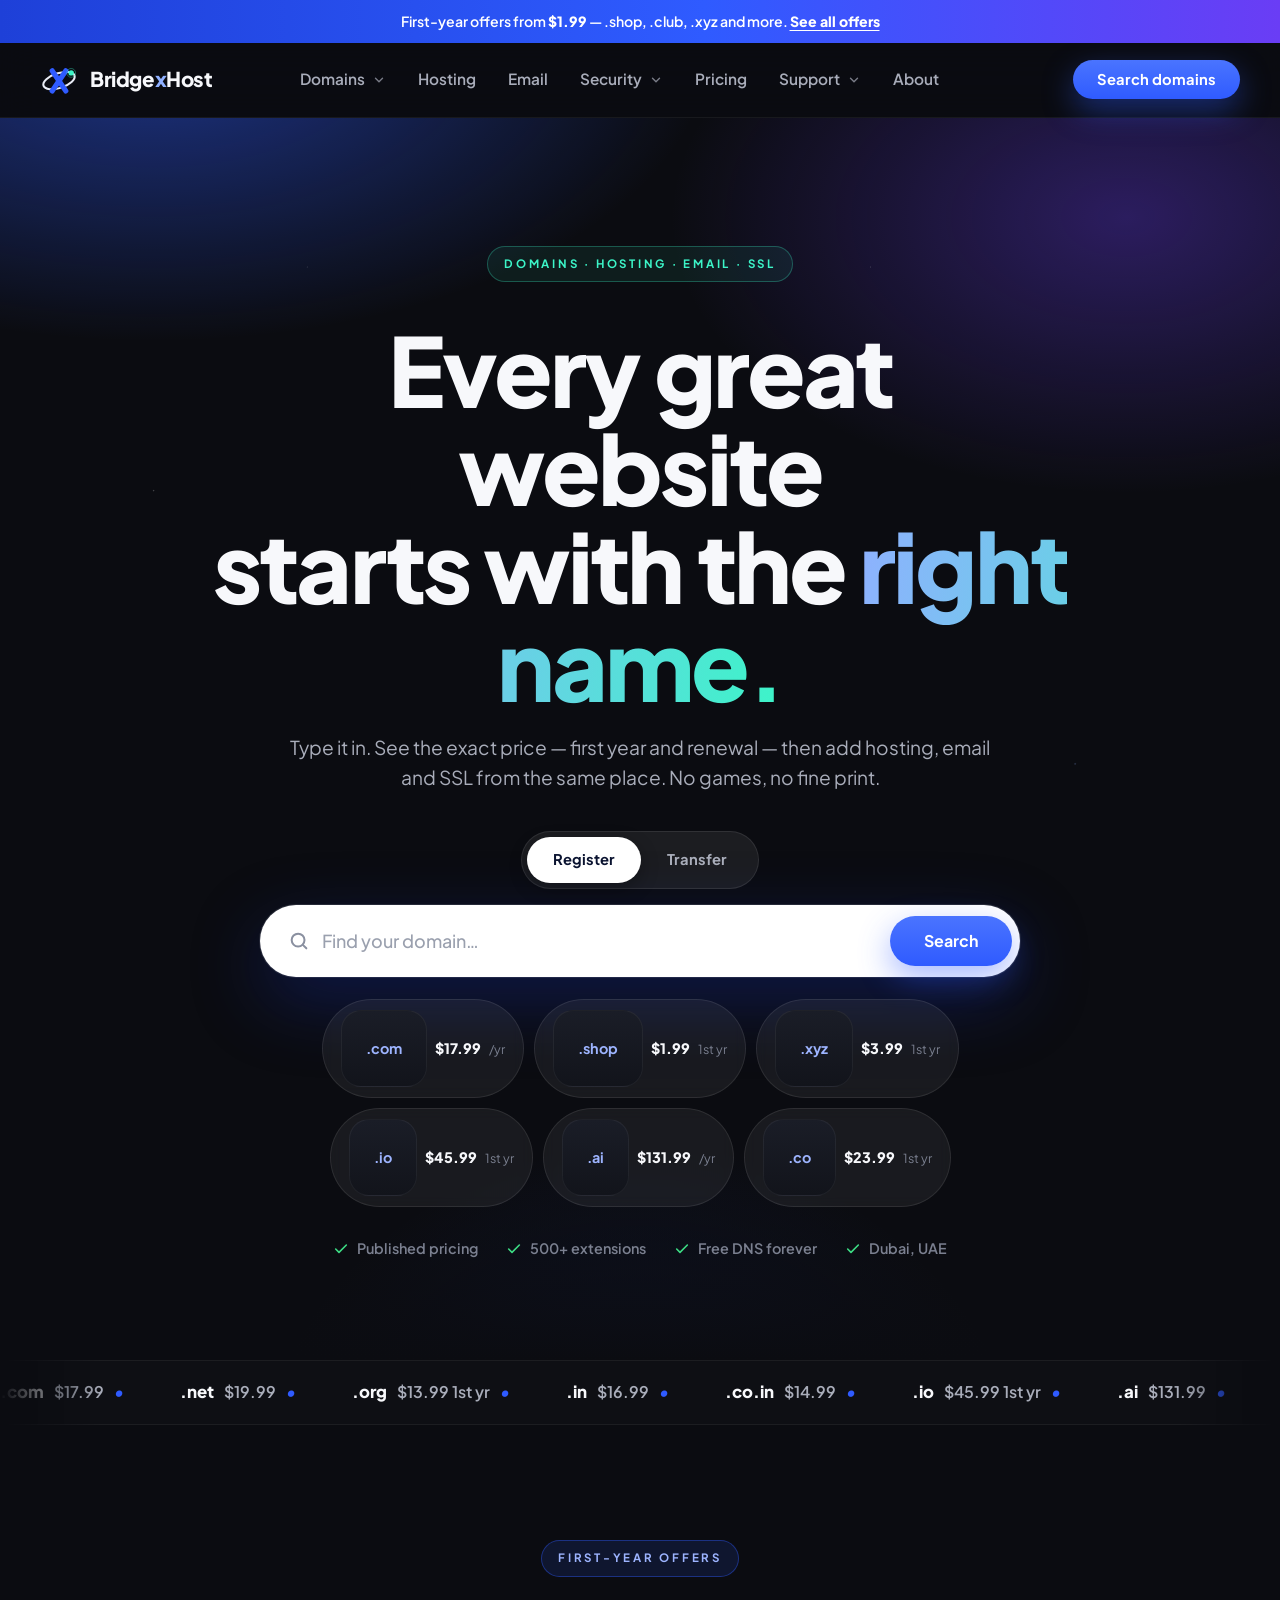
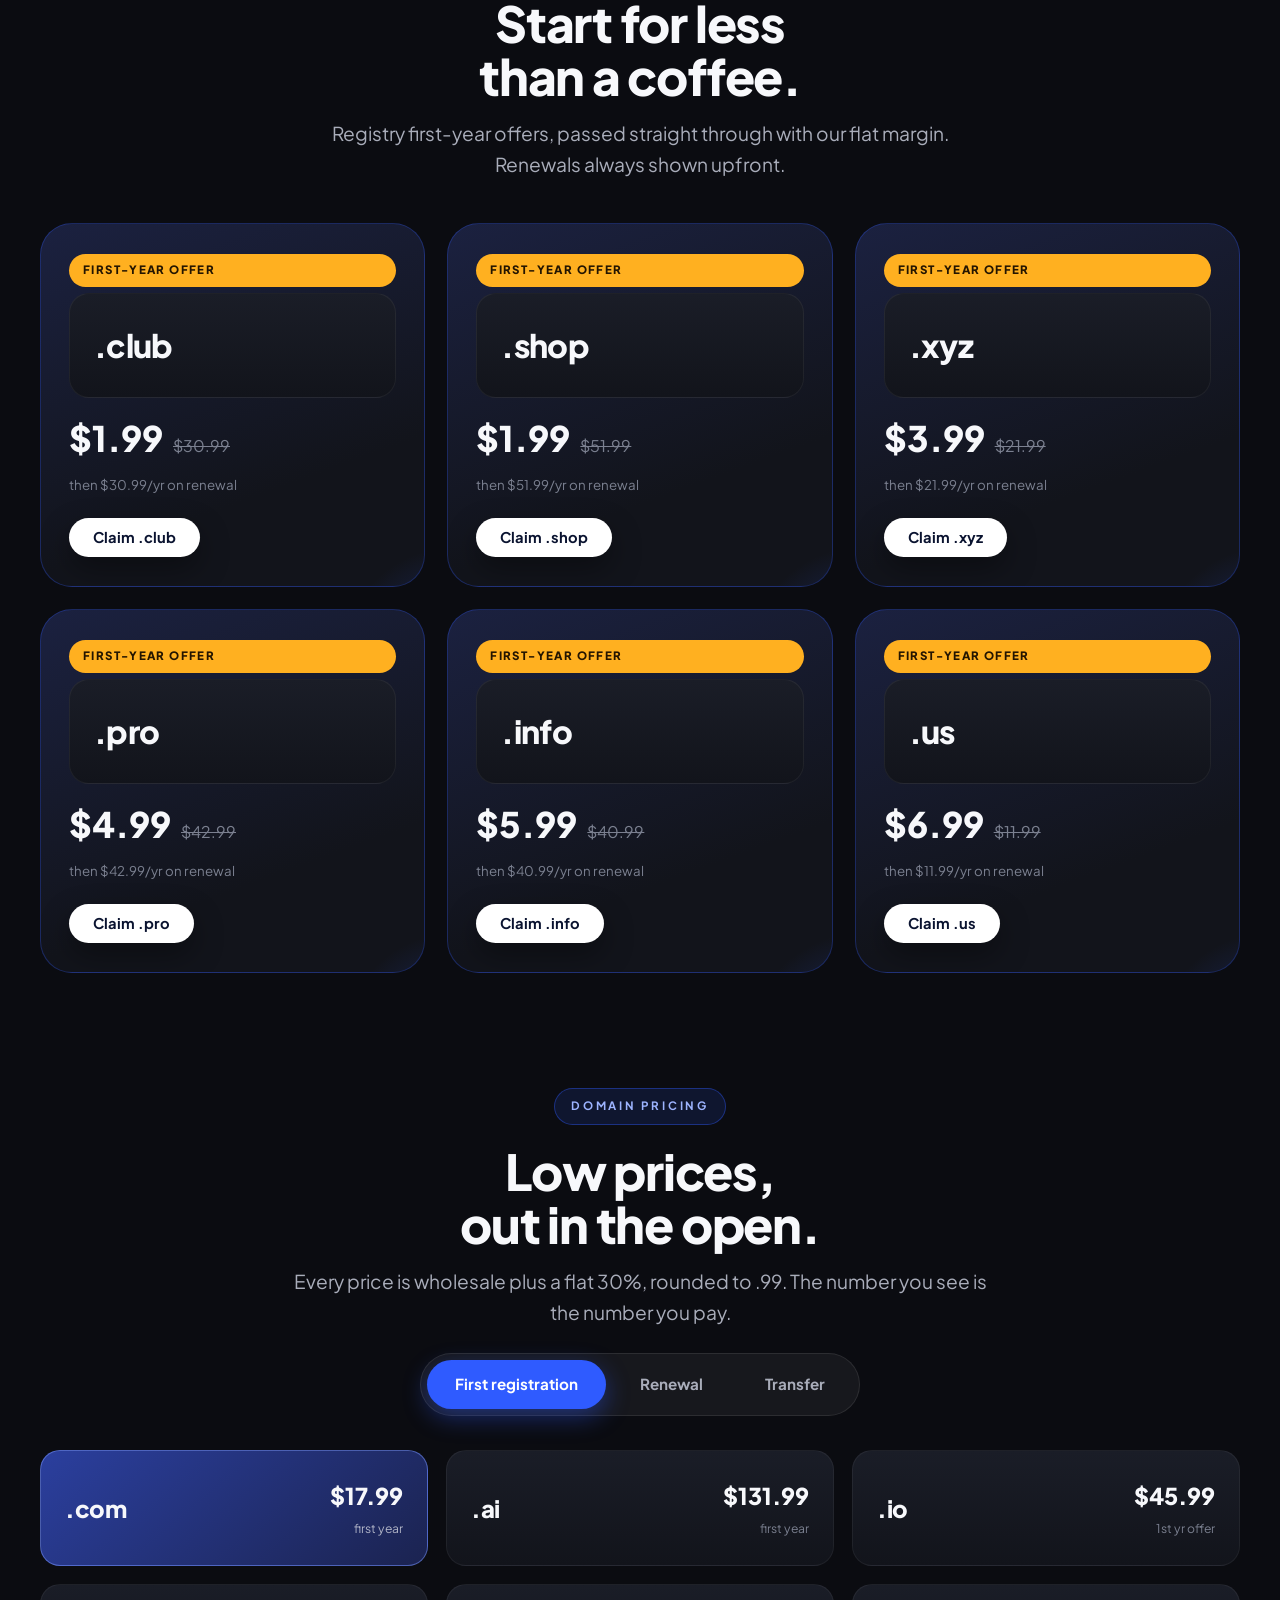
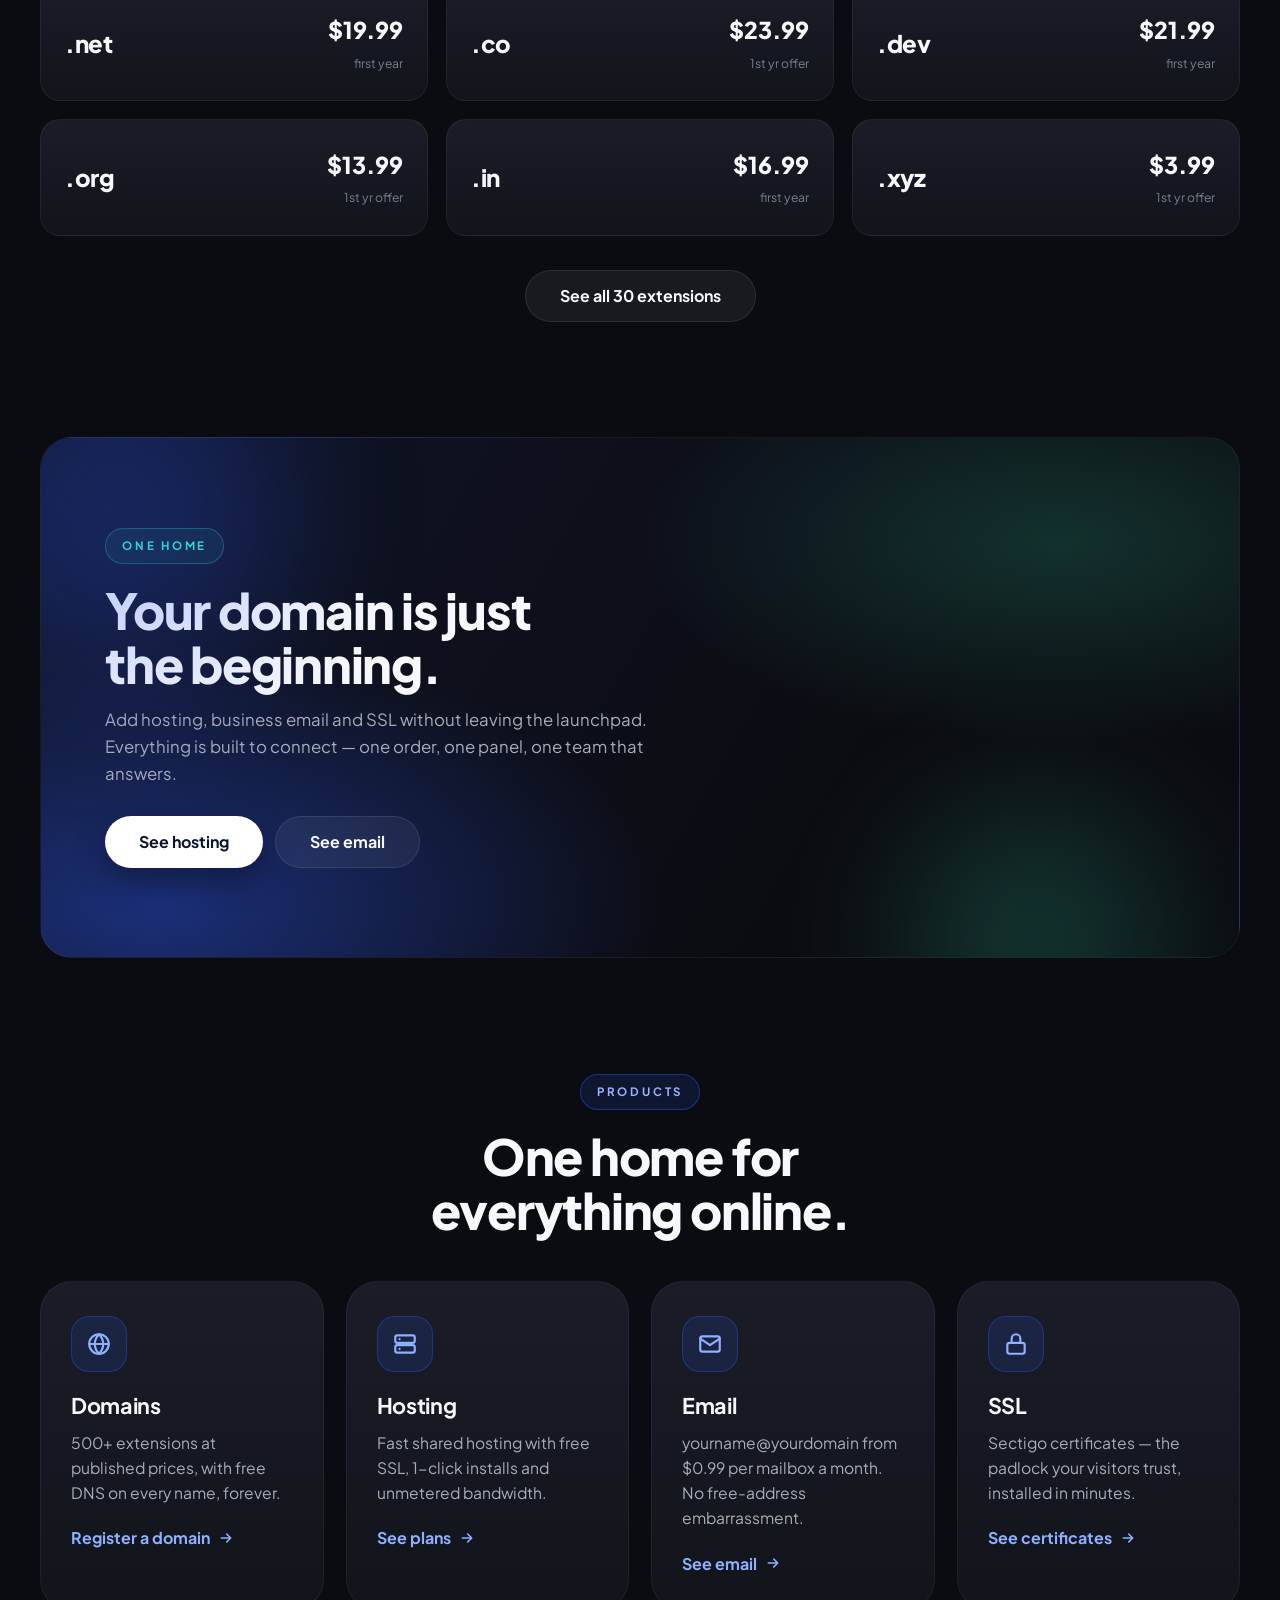
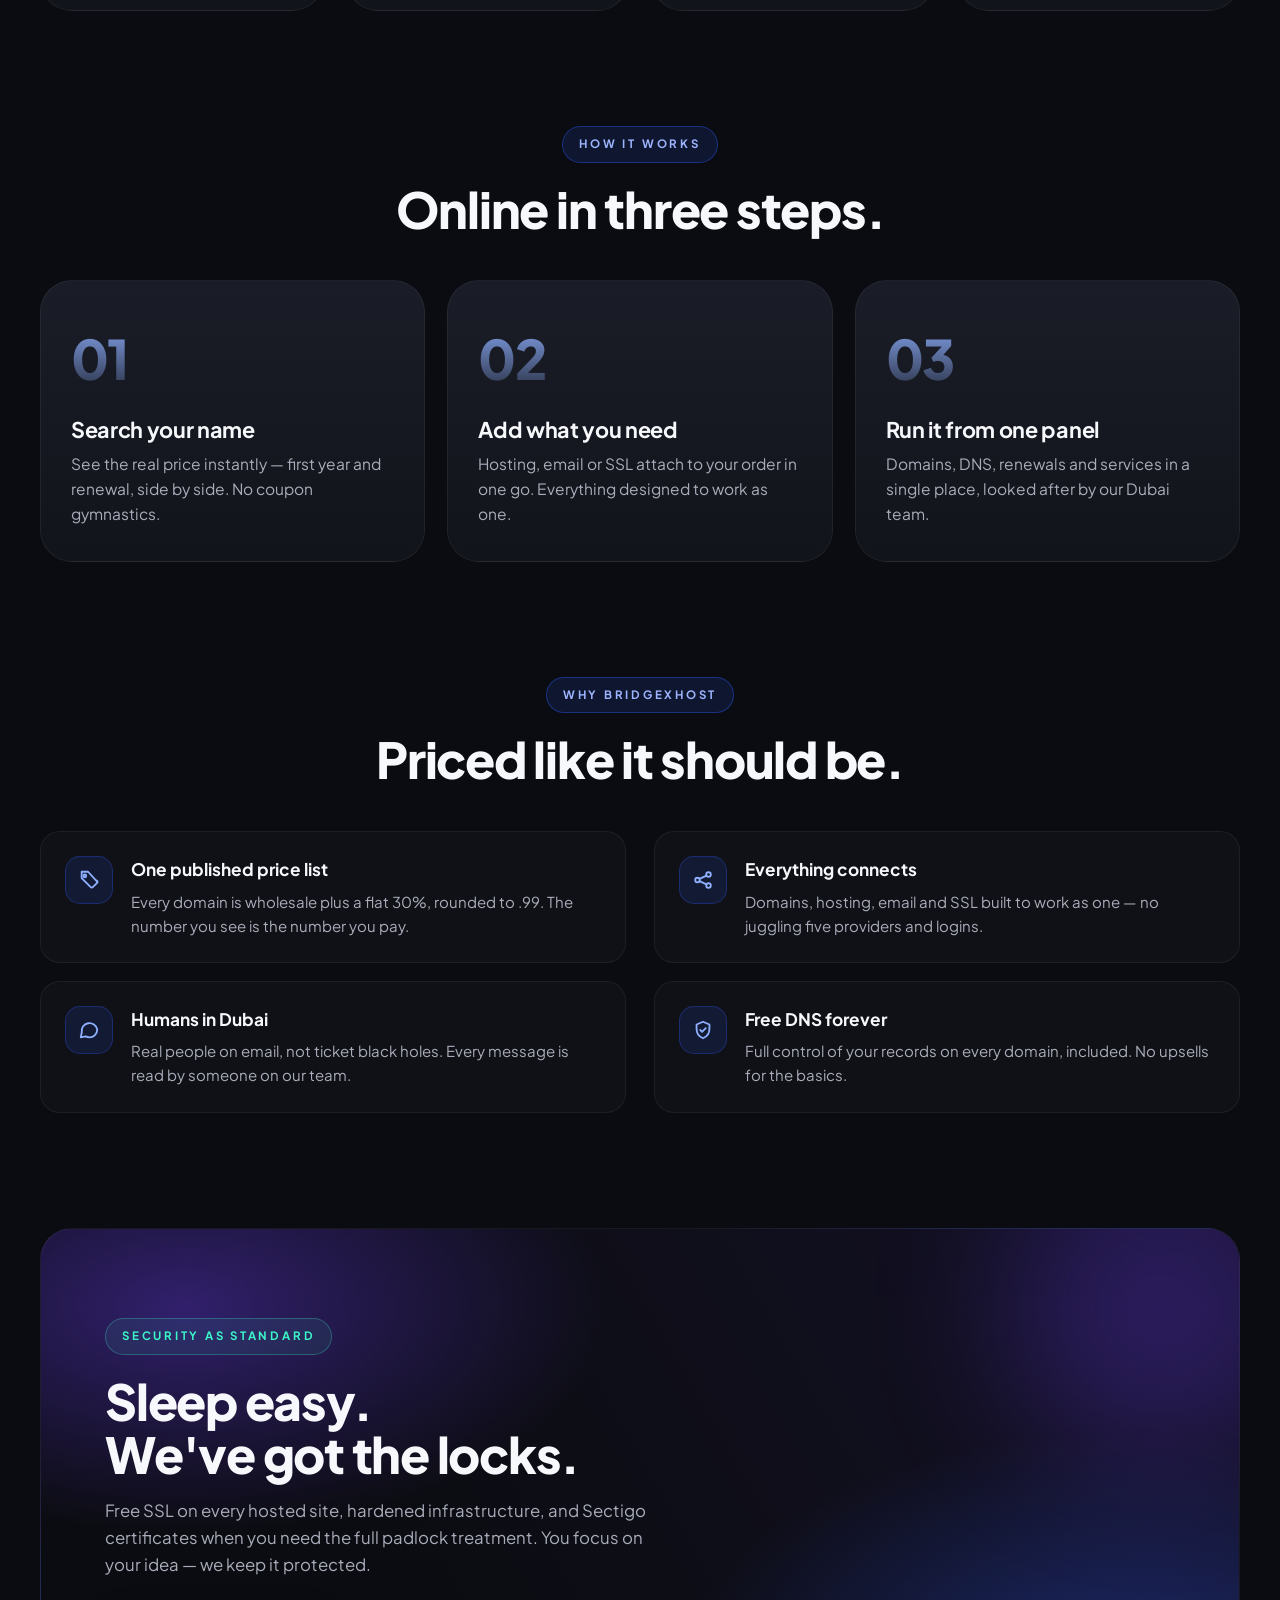
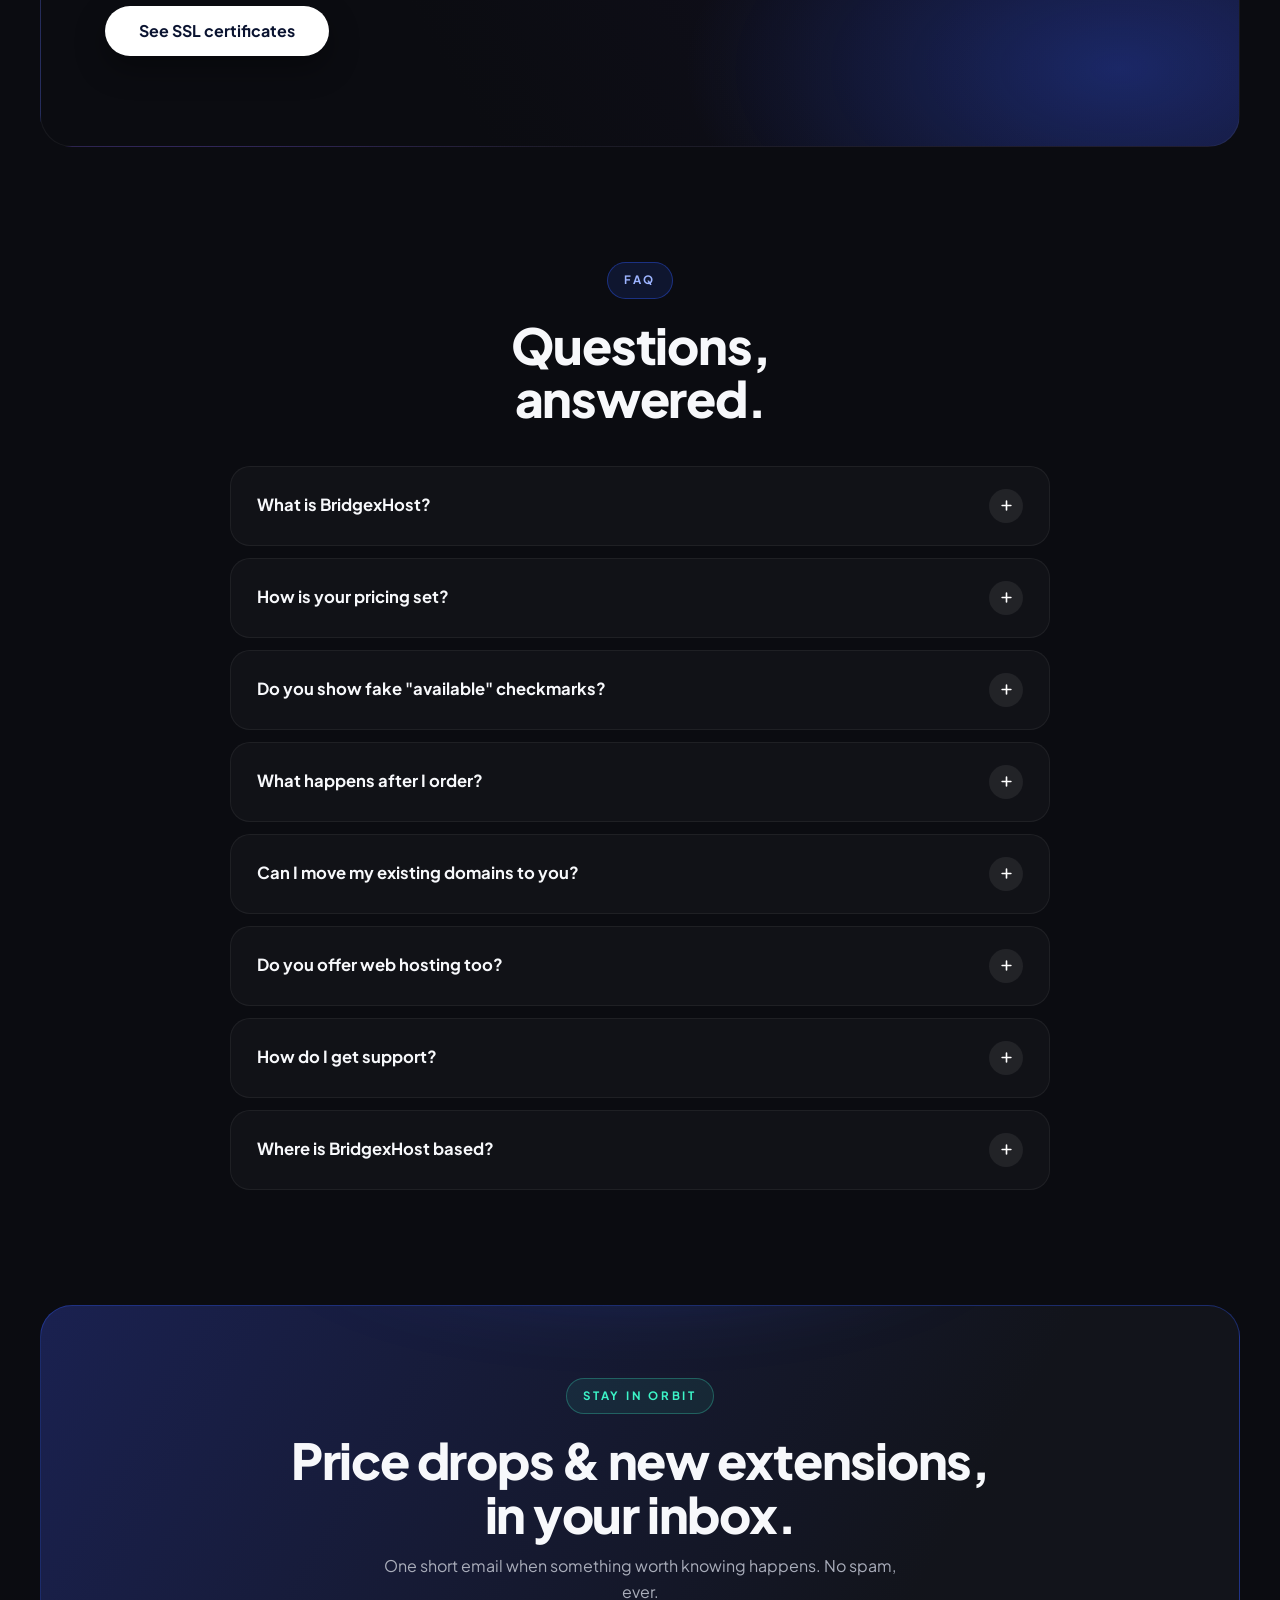
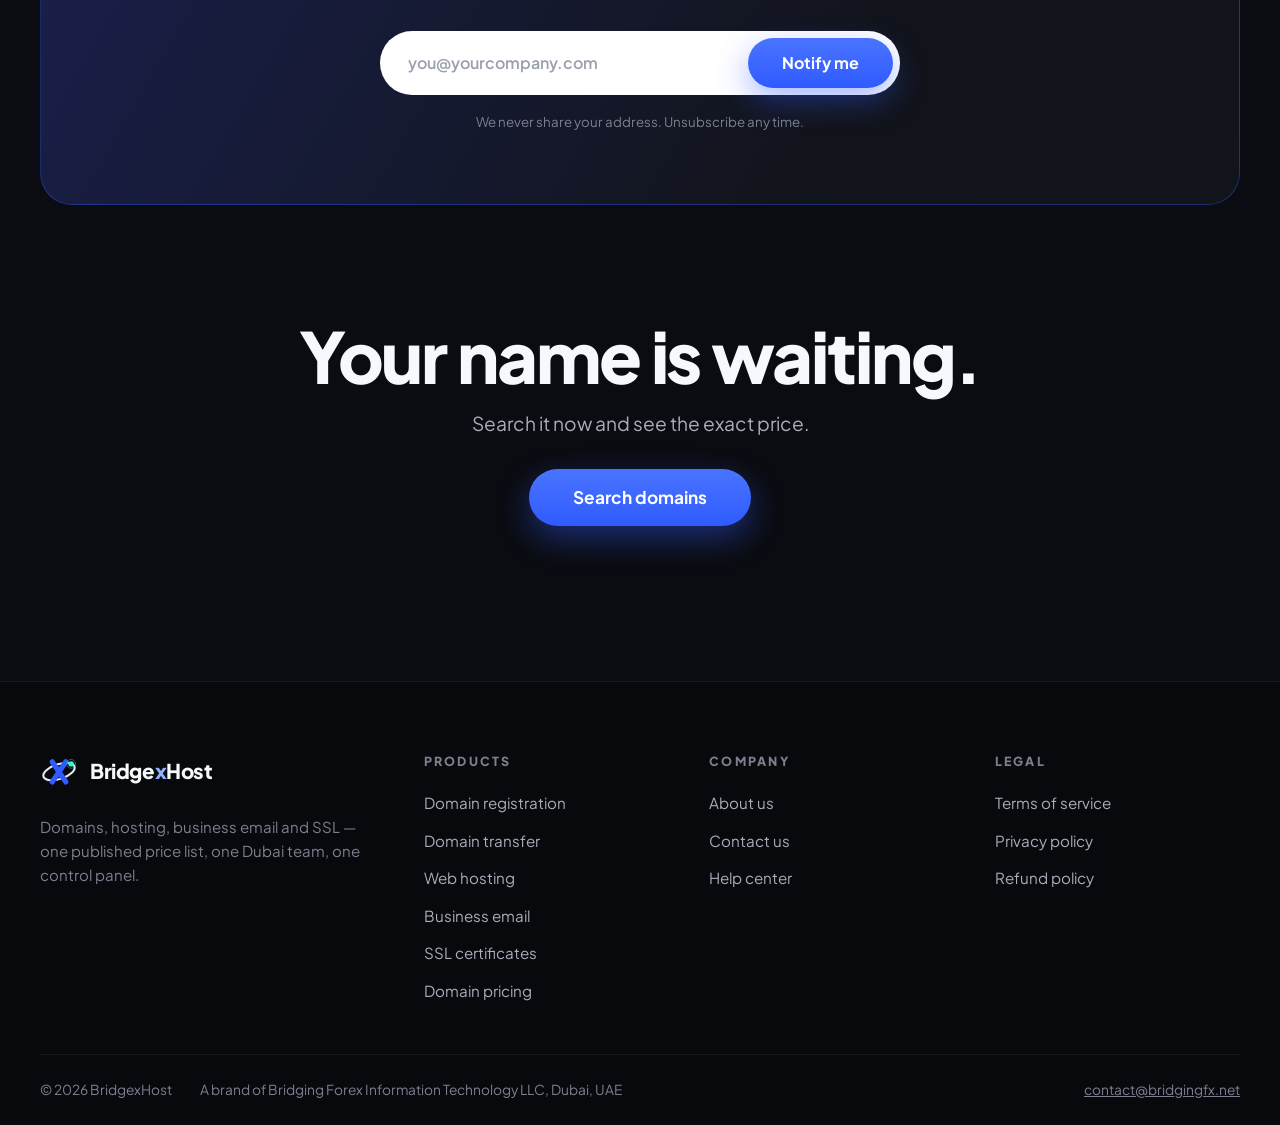
==== commit 08a5be39: "v5 polish: remove placeholder social links, cheapest-first offers grid" ====
--- a/index.html
+++ b/index.html
@@ -298,13 +298,7 @@
           <span class="brand-name">Bridge<em>x</em>Host</span>
         </a>
         <p>Domains, hosting, business email and SSL — one published price list, one Dubai team, one control panel.</p>
-        <div class="socials">
-          <a href="#" aria-label="BridgexHost on X"><svg viewBox="0 0 24 24" fill="#a9adba"><path d="M18.244 2.25h3.308l-7.227 8.26 8.502 11.24H16.17l-5.214-6.817L4.99 21.75H1.68l7.73-8.835L1.254 2.25H8.08l4.713 6.231zm-1.161 17.52h1.833L7.084 4.126H5.117z"/></svg></a>
-          <a href="#" aria-label="BridgexHost on Instagram"><svg viewBox="0 0 24 24" fill="none" stroke="#a9adba" stroke-width="2"><rect x="2.5" y="2.5" width="19" height="19" rx="5.5"/><circle cx="12" cy="12" r="4.4"/><circle cx="17.4" cy="6.6" r="1.3" fill="#a9adba" stroke="none"/></svg></a>
-          <a href="#" aria-label="BridgexHost on LinkedIn"><svg viewBox="0 0 24 24" fill="#a9adba"><path d="M20.447 20.452h-3.554v-5.569c0-1.328-.027-3.037-1.852-3.037-1.853 0-2.136 1.445-2.136 2.939v5.667H9.351V9h3.414v1.561h.046c.477-.9 1.637-1.85 3.37-1.85 3.601 0 4.267 2.37 4.267 5.455v6.286zM5.337 7.433c-1.144 0-2.063-.926-2.063-2.065 0-1.138.92-2.063 2.063-2.063 1.14 0 2.064.925 2.064 2.063 0 1.139-.925 2.065-2.064 2.065zm1.782 13.019H3.555V9h3.564v11.452zM22.225 0H1.771C.792 0 0 .774 0 1.729v20.542C0 23.227.792 24 1.771 24h20.451C23.2 24 24 23.227 24 22.271V1.729C24 .774 23.2 0 22.225 0z"/></svg></a>
-          <a href="#" aria-label="BridgexHost on Facebook"><svg viewBox="0 0 24 24" fill="#a9adba"><path d="M24 12.073c0-6.627-5.373-12-12-12s-12 5.373-12 12c0 5.99 4.388 10.954 10.125 11.854v-8.385H7.078v-3.47h3.047V9.43c0-3.007 1.792-4.669 4.533-4.669 1.312 0 2.686.235 2.686.235v2.953H15.83c-1.491 0-1.956.925-1.956 1.874v2.25h3.328l-.532 3.47h-2.796v8.385C19.612 23.027 24 18.062 24 12.073z"/></svg></a>
-        </div>
-      </div>
+</div>
       <div class="foot-col">
         <h4>Products</h4>
         <ul>
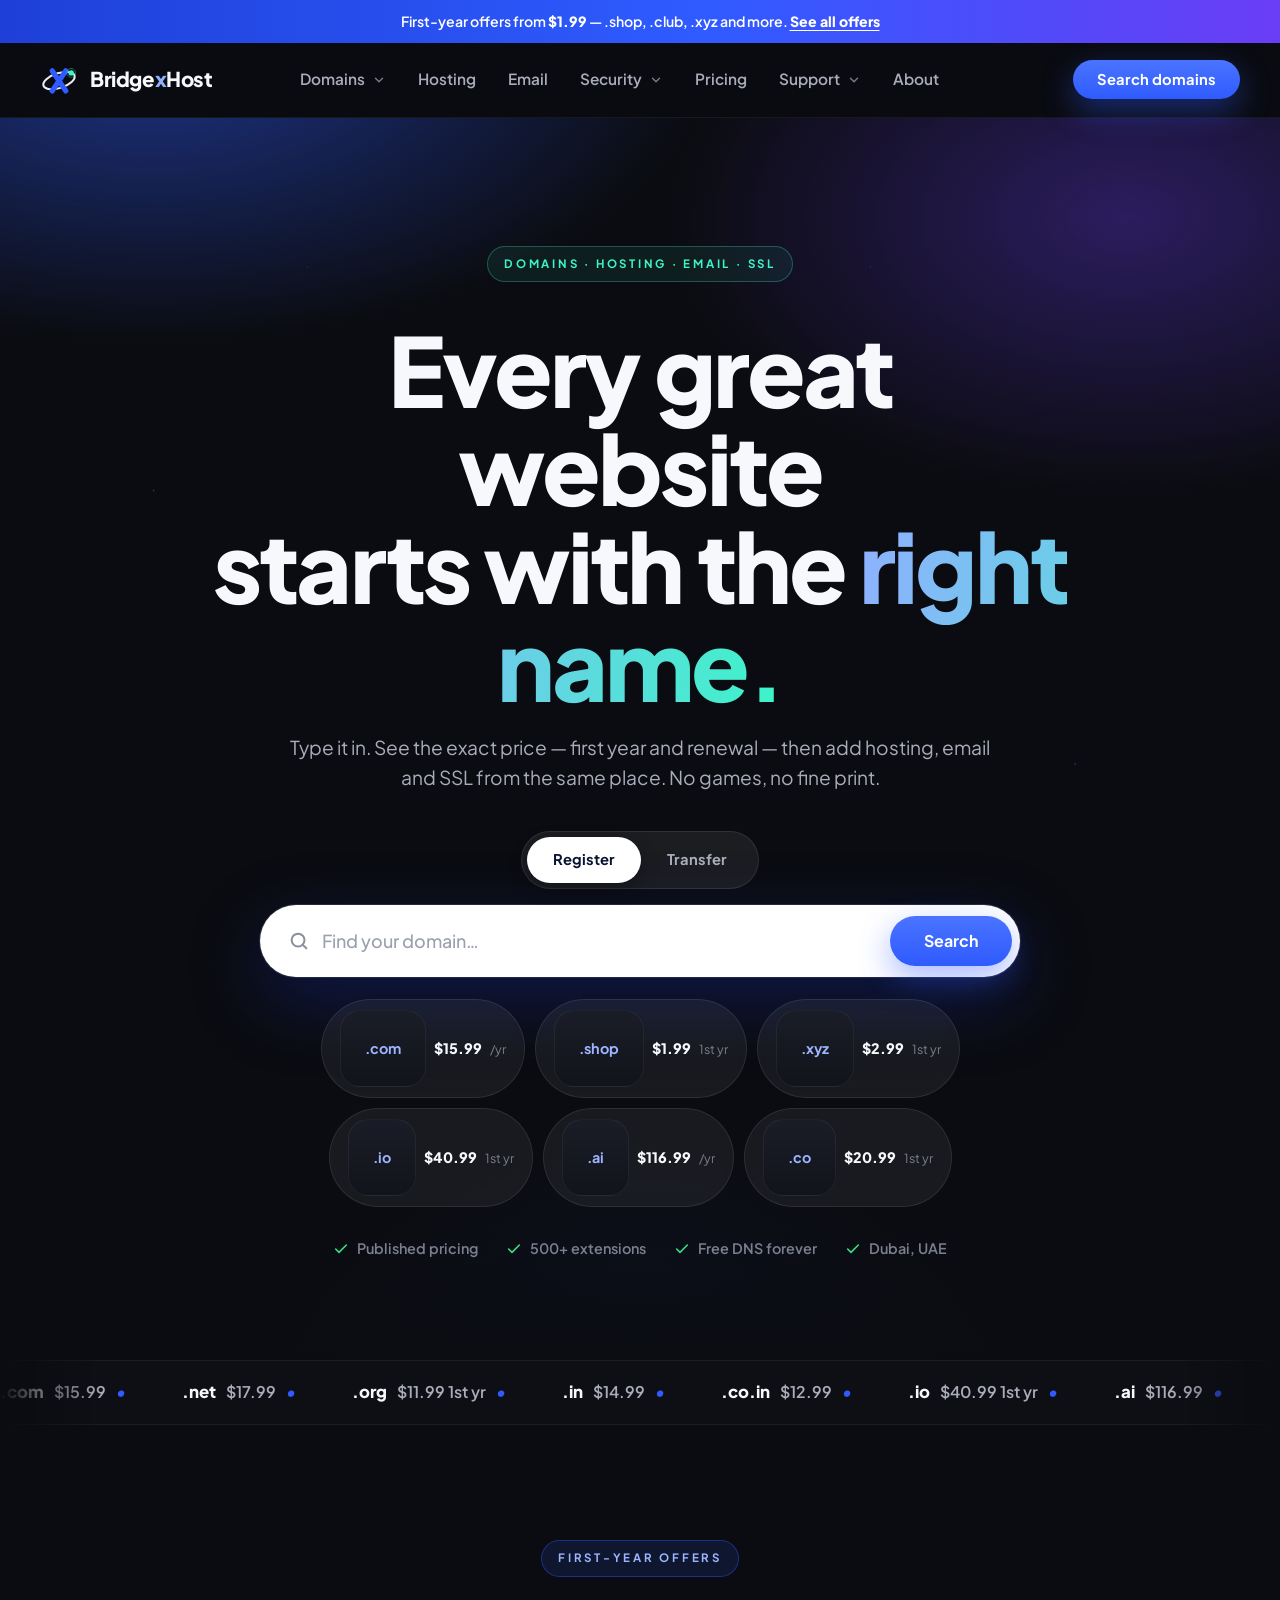
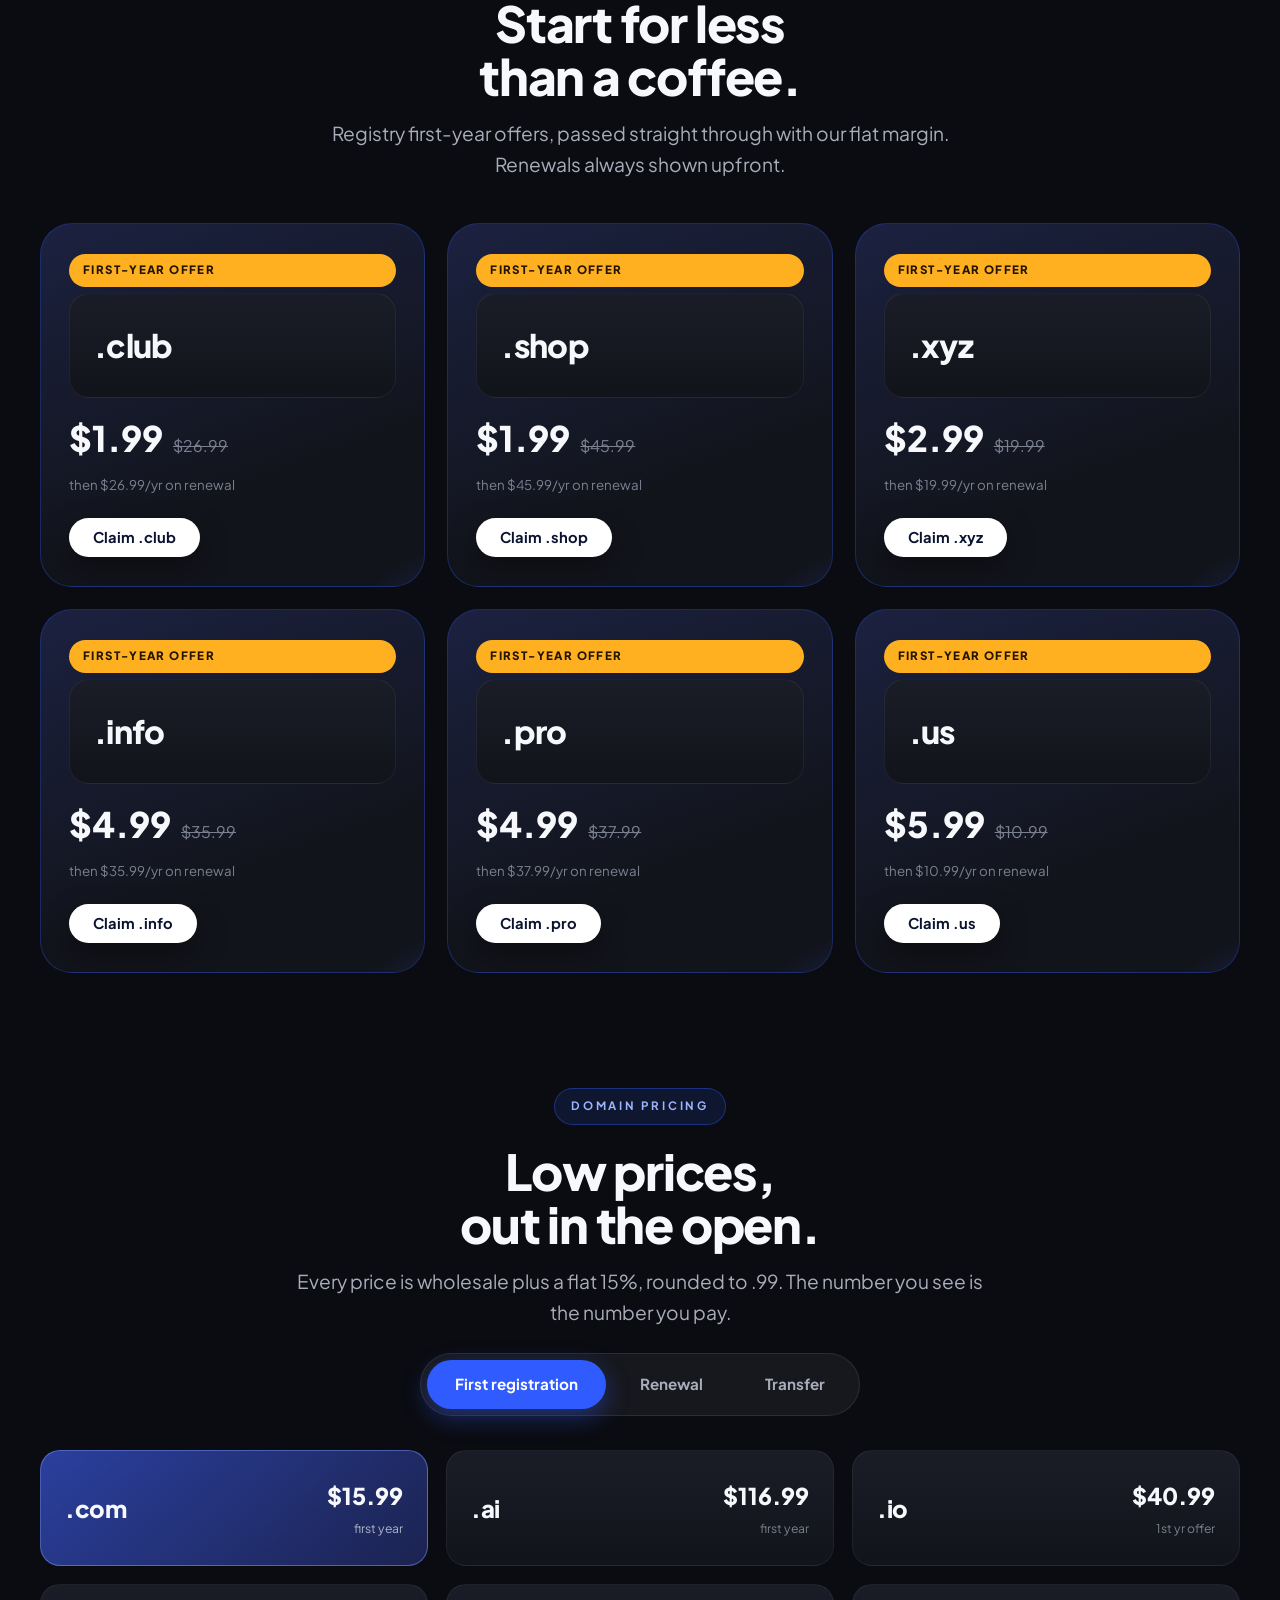
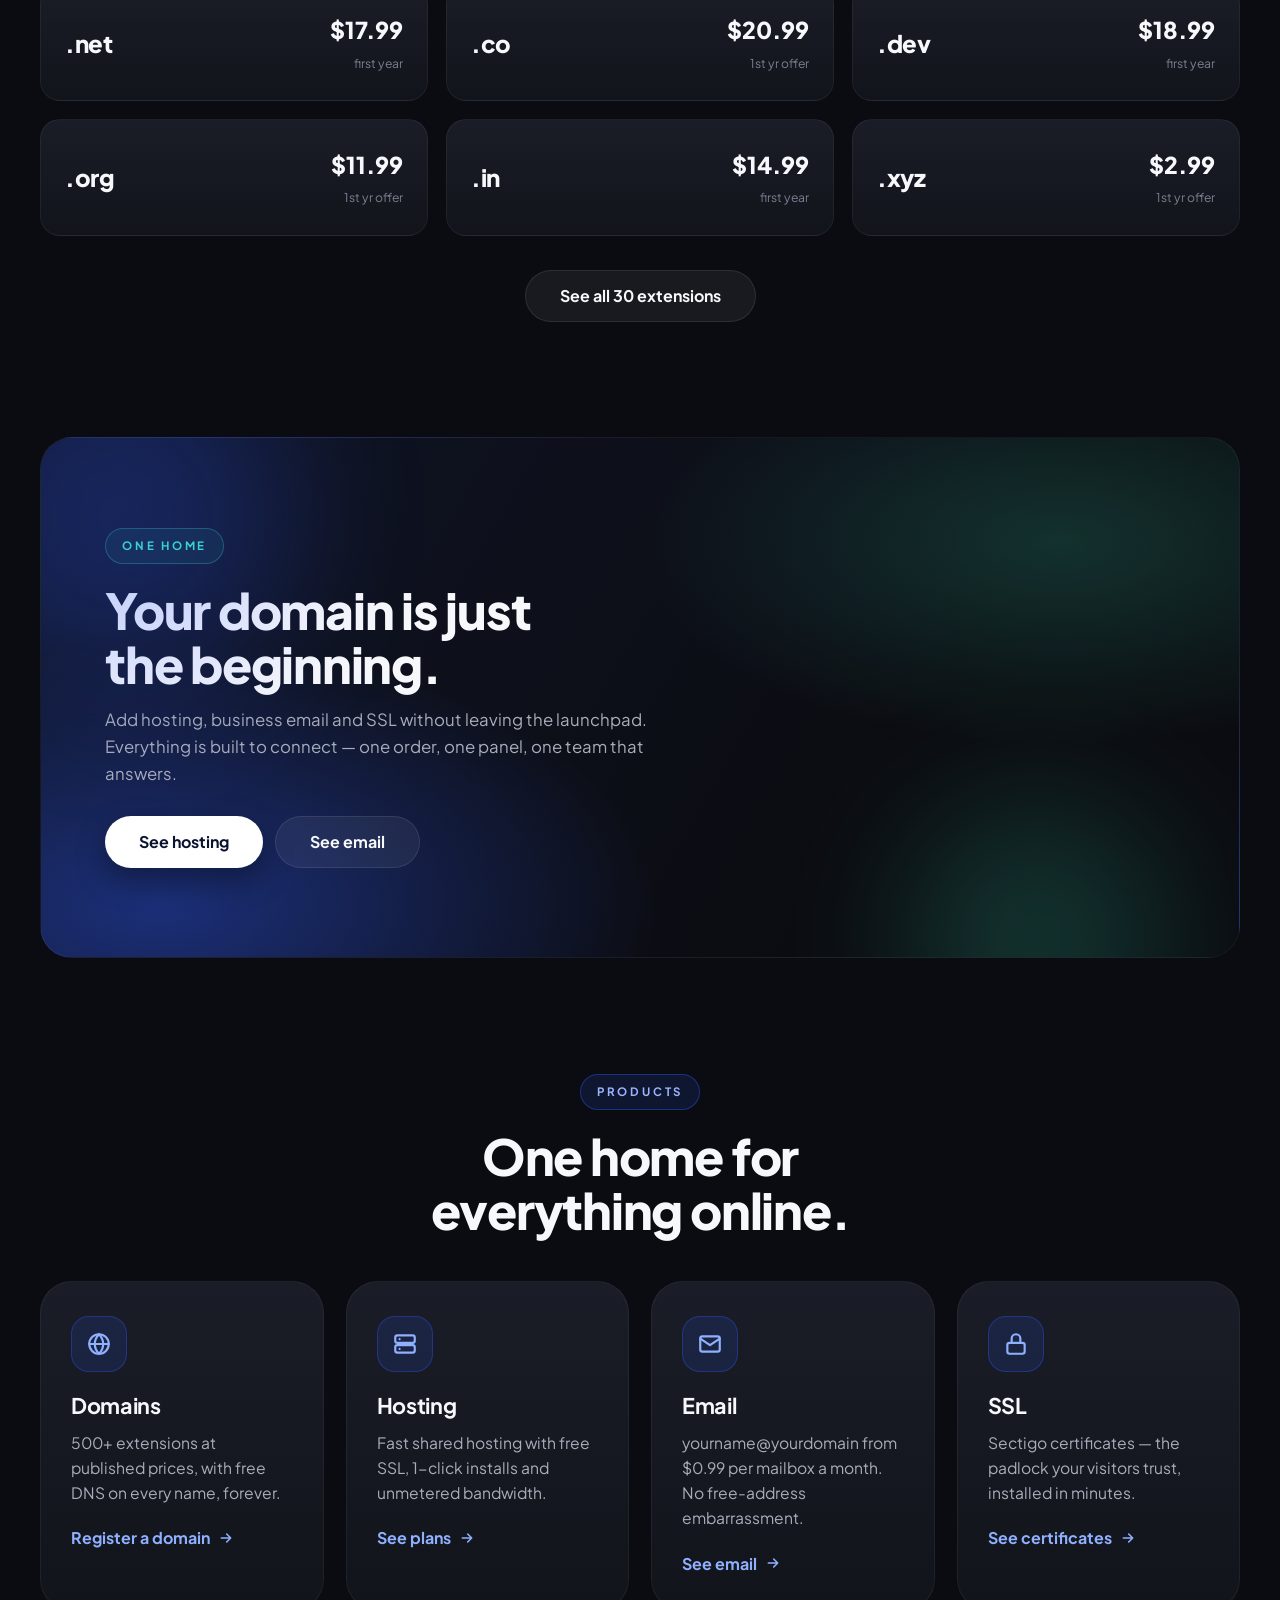
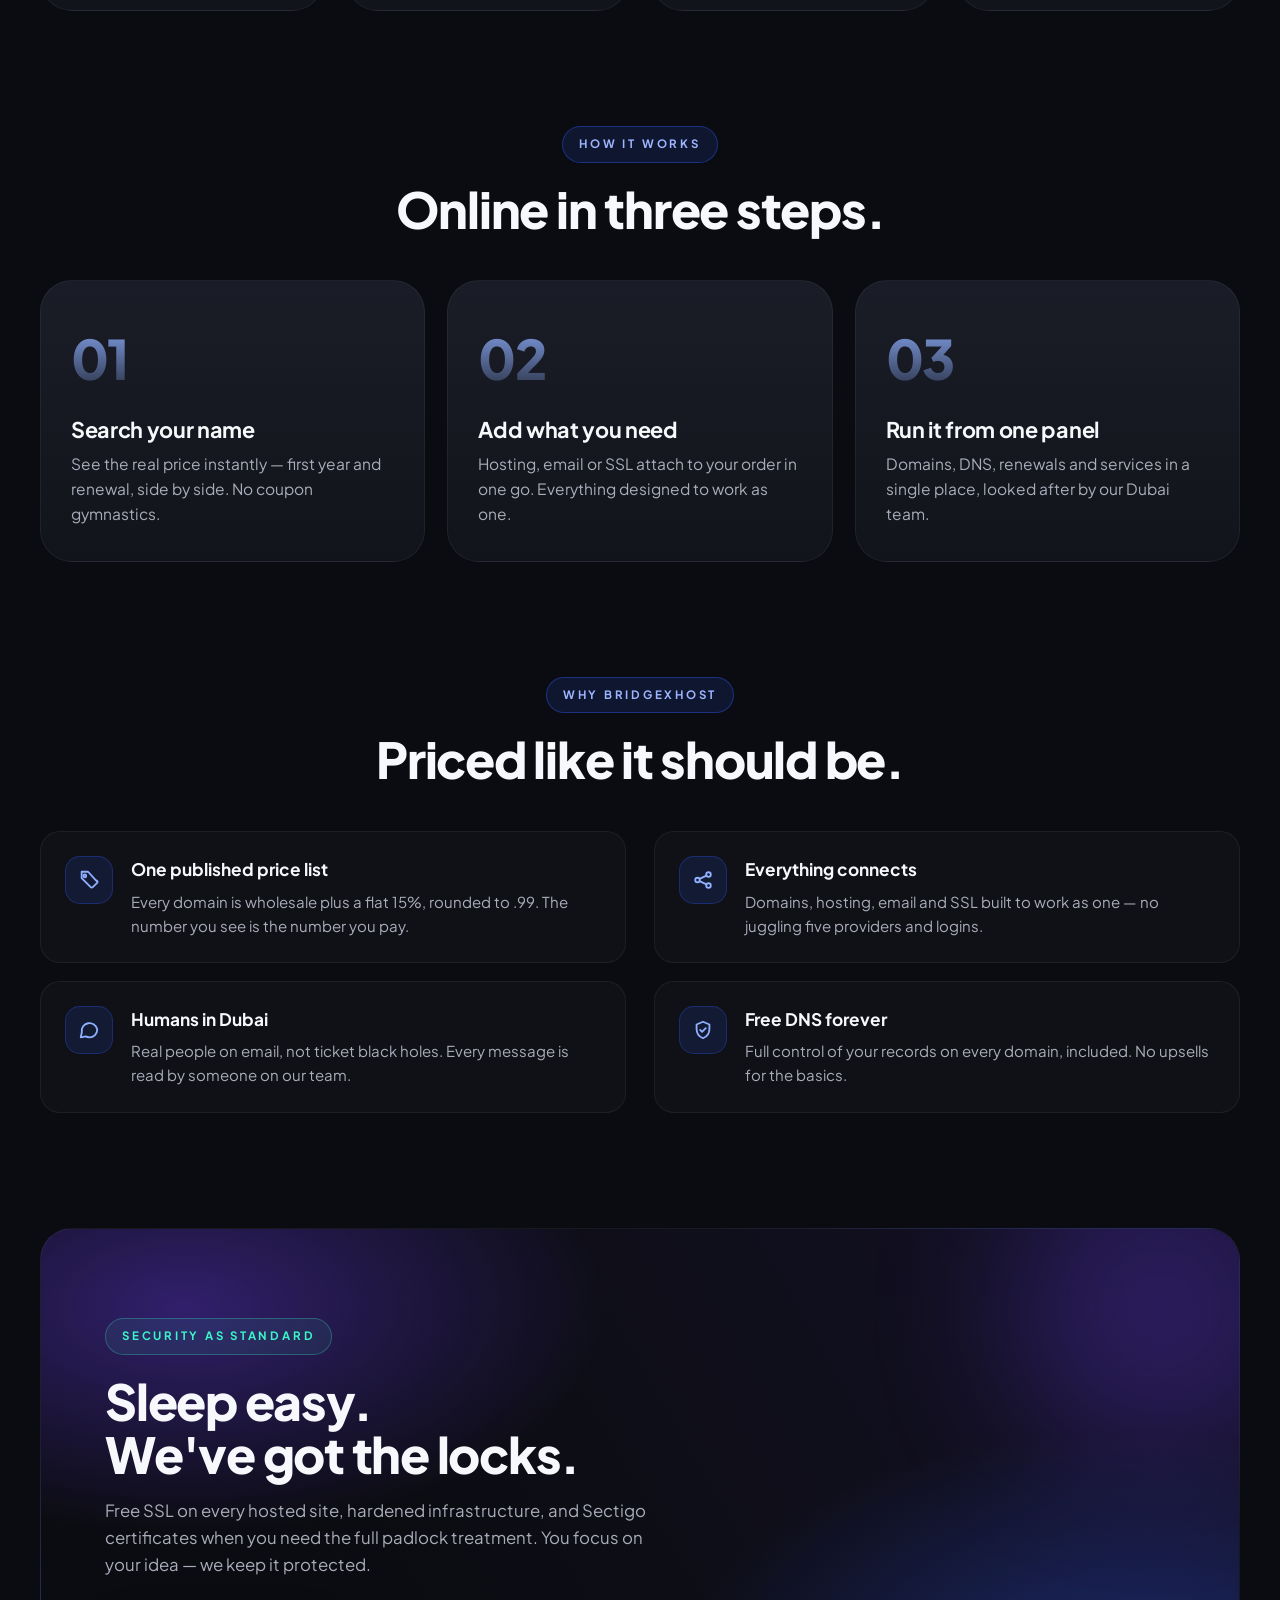
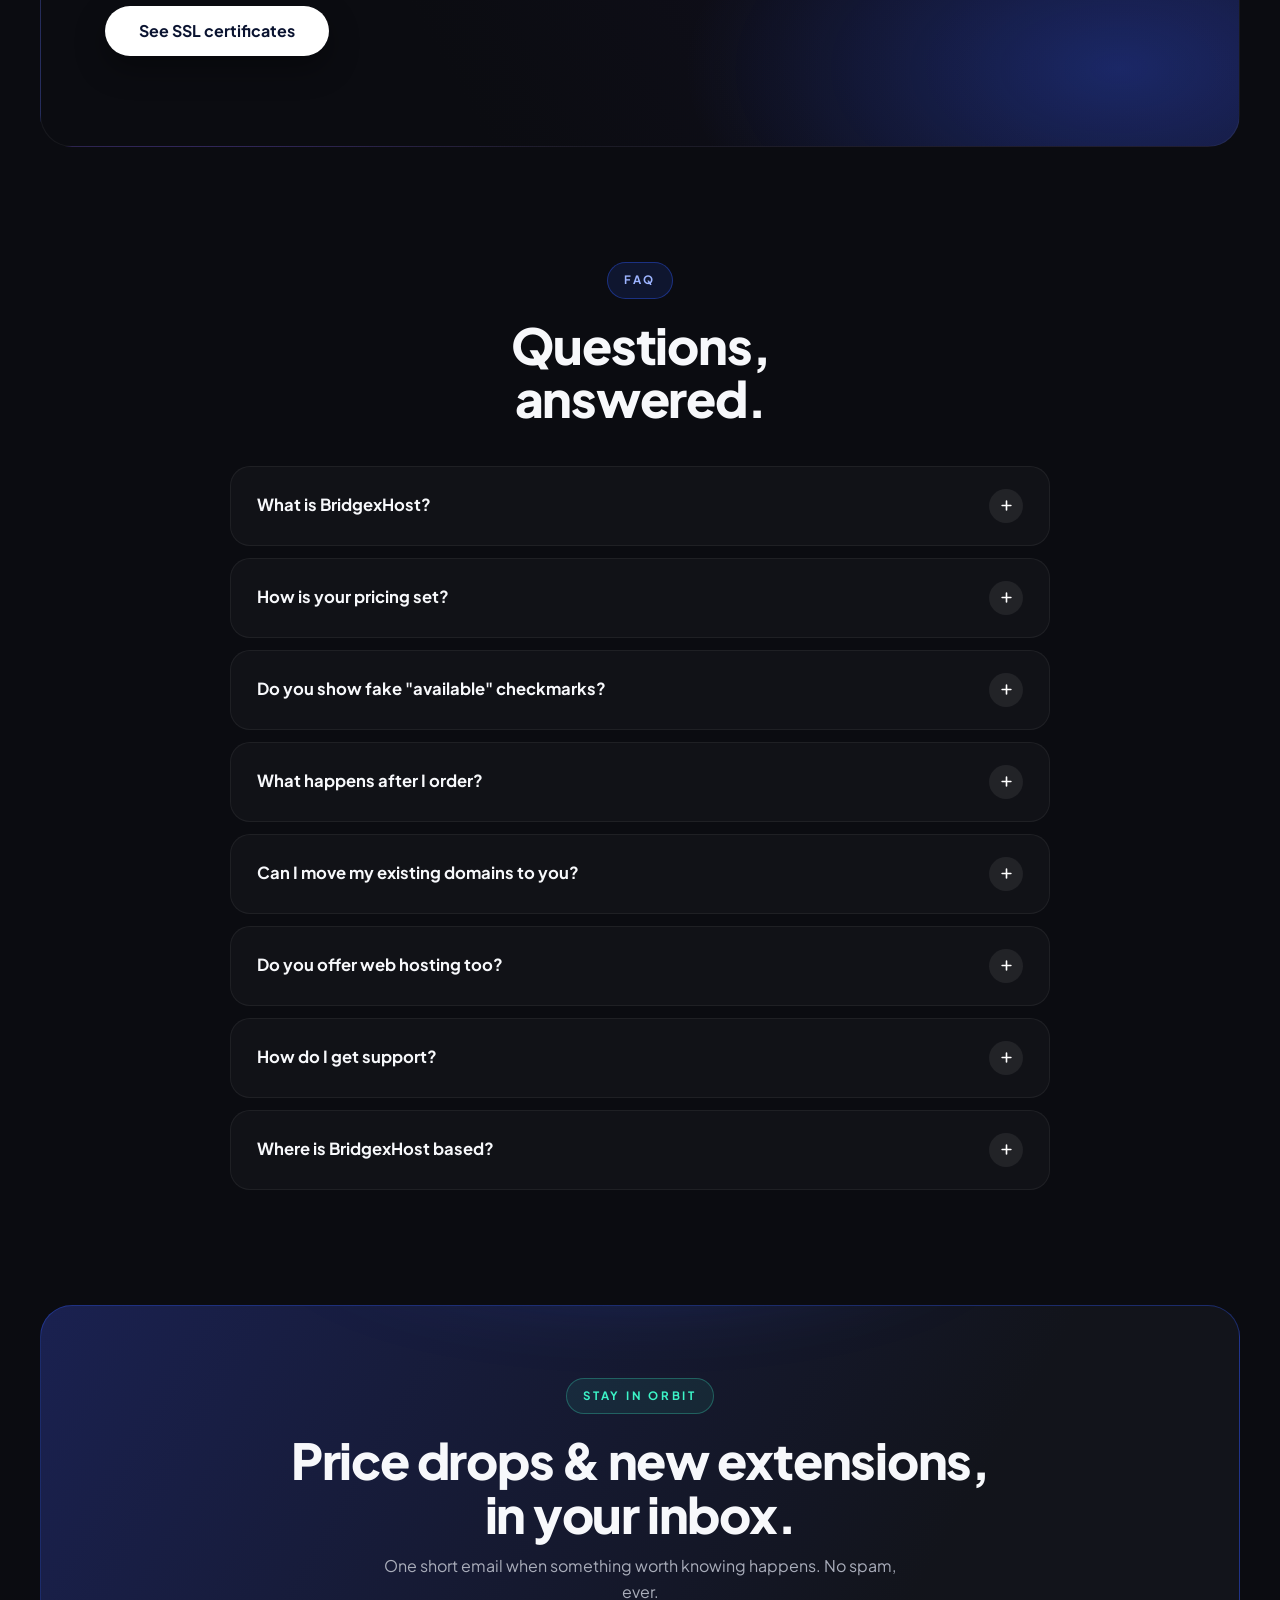
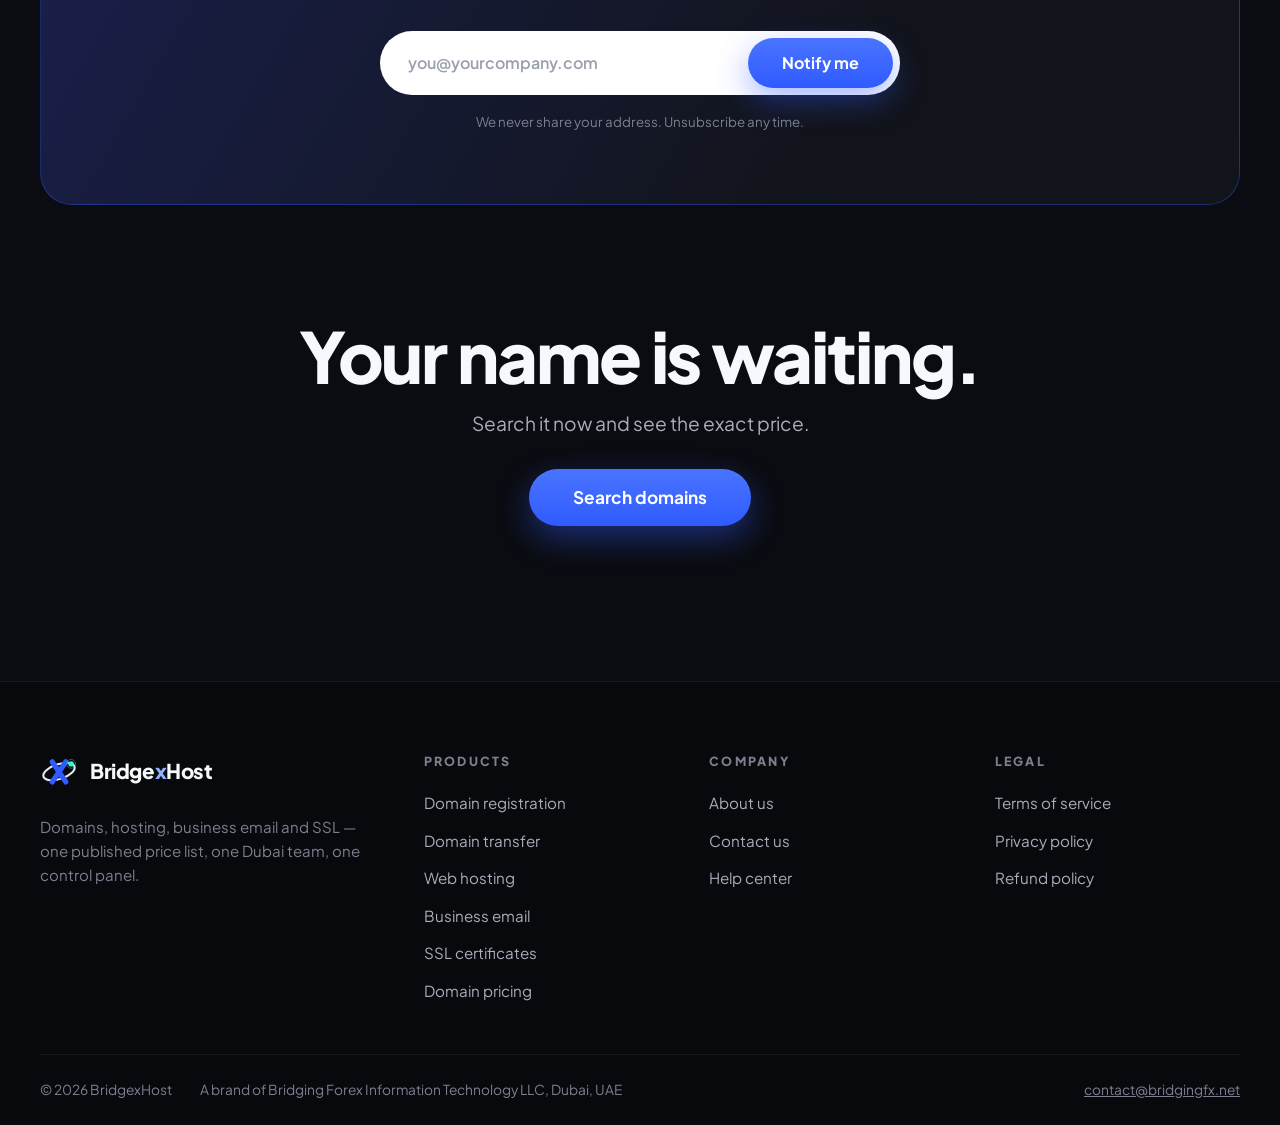
==== commit 1b09ff9e: "15% margin sitewide; live RDAP availability in search results" ====
--- a/index.html
+++ b/index.html
@@ -134,7 +134,7 @@
     <div class="center rv">
       <span class="eyebrow blue">Domain pricing</span>
       <h2 class="h2">Low prices,<br>out in the open.</h2>
-      <p class="lede" style="margin-top:14px">Every price is wholesale plus a flat 30%, rounded to .99. The number you see is the number you pay.</p>
+      <p class="lede" style="margin-top:14px">Every price is wholesale plus a flat 15%, rounded to .99. The number you see is the number you pay.</p>
       <div class="tabs" data-tabs role="tablist" aria-label="Price view" style="margin-top:26px">
         <button class="on" data-tab="register" role="tab" aria-selected="true">First registration</button>
         <button data-tab="renew" role="tab" aria-selected="false">Renewal</button>
@@ -222,7 +222,7 @@
       <h2 class="h2">Priced like it should be.</h2>
     </div>
     <div class="feats">
-      <div class="feat rv"><div class="ic"><svg viewBox="0 0 24 24" fill="none" stroke="#8fb0ff" stroke-width="2" stroke-linecap="round" stroke-linejoin="round"><path d="M20.59 13.41L11 3H4v7l9.59 9.59a2 2 0 002.82 0l4.18-4.18a2 2 0 000-2.82z"/><circle cx="7.5" cy="7.5" r="1.5"/></svg></div><div><h3>One published price list</h3><p>Every domain is wholesale plus a flat 30%, rounded to .99. The number you see is the number you pay.</p></div></div>
+      <div class="feat rv"><div class="ic"><svg viewBox="0 0 24 24" fill="none" stroke="#8fb0ff" stroke-width="2" stroke-linecap="round" stroke-linejoin="round"><path d="M20.59 13.41L11 3H4v7l9.59 9.59a2 2 0 002.82 0l4.18-4.18a2 2 0 000-2.82z"/><circle cx="7.5" cy="7.5" r="1.5"/></svg></div><div><h3>One published price list</h3><p>Every domain is wholesale plus a flat 15%, rounded to .99. The number you see is the number you pay.</p></div></div>
       <div class="feat rv rv-d1"><div class="ic"><svg viewBox="0 0 24 24" fill="none" stroke="#8fb0ff" stroke-width="2" stroke-linecap="round"><circle cx="6" cy="12" r="2.5"/><circle cx="18" cy="6" r="2.5"/><circle cx="18" cy="18" r="2.5"/><path d="M8.2 10.8l7.6-3.6M8.2 13.2l7.6 3.6"/></svg></div><div><h3>Everything connects</h3><p>Domains, hosting, email and SSL built to work as one — no juggling five providers and logins.</p></div></div>
       <div class="feat rv rv-d2"><div class="ic"><svg viewBox="0 0 24 24" fill="none" stroke="#8fb0ff" stroke-width="2" stroke-linecap="round" stroke-linejoin="round"><path d="M21 11.5a8.5 8.5 0 01-8.5 8.5c-1.5 0-3-.4-4.2-1L3 20l1.1-5.3A8.5 8.5 0 1121 11.5z"/></svg></div><div><h3>Humans in Dubai</h3><p>Real people on email, not ticket black holes. Every message is read by someone on our team.</p></div></div>
       <div class="feat rv rv-d3"><div class="ic"><svg viewBox="0 0 24 24" fill="none" stroke="#8fb0ff" stroke-width="2" stroke-linecap="round" stroke-linejoin="round"><path d="M12 3l7 3v5c0 4.5-3 8.5-7 10-4-1.5-7-5.5-7-10V6z"/><path d="M9 12l2 2 4-4"/></svg></div><div><h3>Free DNS forever</h3><p>Full control of your records on every domain, included. No upsells for the basics.</p></div></div>
@@ -252,7 +252,7 @@
     </div>
     <div class="faq">
       <div class="qa rv"><button class="q">What is BridgexHost?<span class="x"><svg viewBox="0 0 24 24" fill="none" stroke="#fff" stroke-width="2.6" stroke-linecap="round"><path d="M12 5v14M5 12h14"/></svg></span></button><div class="a"><p>BridgexHost is the domains-and-hosting brand of Bridging Forex Information Technology LLC, Dubai. We sell domain names, web hosting, business email and SSL certificates with one published price list.</p></div></div>
-      <div class="qa rv"><button class="q">How is your pricing set?<span class="x"><svg viewBox="0 0 24 24" fill="none" stroke="#fff" stroke-width="2.6" stroke-linecap="round"><path d="M12 5v14M5 12h14"/></svg></span></button><div class="a"><p>Every domain price is our wholesale cost plus a flat 30%, rounded to .99. We publish the whole list — nothing hidden, no coupon gymnastics.</p></div></div>
+      <div class="qa rv"><button class="q">How is your pricing set?<span class="x"><svg viewBox="0 0 24 24" fill="none" stroke="#fff" stroke-width="2.6" stroke-linecap="round"><path d="M12 5v14M5 12h14"/></svg></span></button><div class="a"><p>Every domain price is our wholesale cost plus a flat 15%, rounded to .99. We publish the whole list — nothing hidden, no coupon gymnastics.</p></div></div>
       <div class="qa rv"><button class="q">Do you show fake "available" checkmarks?<span class="x"><svg viewBox="0 0 24 24" fill="none" stroke="#fff" stroke-width="2.6" stroke-linecap="round"><path d="M12 5v14M5 12h14"/></svg></span></button><div class="a"><p>No. Our search shows the exact price for the extension you type. Live availability is confirmed when you order through our team — we'd rather be honest than flashy.</p></div></div>
       <div class="qa rv"><button class="q">What happens after I order?<span class="x"><svg viewBox="0 0 24 24" fill="none" stroke="#fff" stroke-width="2.6" stroke-linecap="round"><path d="M12 5v14M5 12h14"/></svg></span></button><div class="a"><p>Our team processes your registration through our registrar backbone and confirms by email, usually the same business day.</p></div></div>
       <div class="qa rv"><button class="q">Can I move my existing domains to you?<span class="x"><svg viewBox="0 0 24 24" fill="none" stroke="#fff" stroke-width="2.6" stroke-linecap="round"><path d="M12 5v14M5 12h14"/></svg></span></button><div class="a"><p>Yes. Unlock the domain at your current registrar, grab your transfer code, and we'll handle the rest — your remaining registration time comes with you. See <a href="transfers.html">transfers</a>.</p></div></div>
@@ -339,7 +339,7 @@
 <script type="application/ld+json">
 {"@context":"https://schema.org","@type":"FAQPage","mainEntity":[
 {"@type":"Question","name":"What is BridgexHost?","acceptedAnswer":{"@type":"Answer","text":"BridgexHost is the domains-and-hosting brand of Bridging Forex Information Technology LLC, Dubai. We sell domain names, web hosting, business email and SSL certificates with one published price list."}},
-{"@type":"Question","name":"How is your pricing set?","acceptedAnswer":{"@type":"Answer","text":"Every domain price is our wholesale cost plus a flat 30%, rounded to .99. We publish the whole list — nothing hidden."}},
+{"@type":"Question","name":"How is your pricing set?","acceptedAnswer":{"@type":"Answer","text":"Every domain price is our wholesale cost plus a flat 15%, rounded to .99. We publish the whole list — nothing hidden."}},
 {"@type":"Question","name":"Can I move my existing domains to you?","acceptedAnswer":{"@type":"Answer","text":"Yes. Unlock the domain at your current registrar, grab your transfer code, and we'll handle the rest — your remaining registration time comes with you."}},
 {"@type":"Question","name":"How do I get support?","acceptedAnswer":{"@type":"Answer","text":"Email contact@bridgingfx.net any time. A real person in Dubai reads every message."}}
 ]}
--- a/assets/css/style.css
+++ b/assets/css/style.css
@@ -311,6 +311,34 @@
 .sr-price small { display: block; color: var(--dim); font-size: 0.8rem; }
 .sr-note { flex-basis: 100%; color: var(--mut); font-size: 0.92rem; }
 .sr-err { border-color: rgba(255, 120, 120, 0.4); }
+
+/* extension picker (bare-name search results) */
+.sr-picks { flex-basis: 100%; display: grid; grid-template-columns: repeat(4, 1fr); gap: 12px; }
+.sr-pick {
+  display: flex; flex-direction: column; gap: 6px; padding: 16px 18px;
+  background: rgba(255, 255, 255, 0.03); border: 1px solid var(--line-soft);
+  border-radius: 16px; text-decoration: none; color: var(--ink);
+  transition: border-color 0.25s, transform 0.25s var(--ease), background 0.25s;
+}
+.sr-pick:hover { border-color: rgba(47, 91, 255, 0.55); transform: translateY(-3px); background: rgba(47, 91, 255, 0.08); }
+.sr-pick-dom { font-weight: 800; font-size: 1.05rem; letter-spacing: -0.01em; word-break: break-all; }
+.sr-pick-dom .t { color: #8fb0ff; }
+.sr-pick-pr b { font-size: 1.25rem; font-weight: 800; }
+.sr-pick-pr small { display: block; color: var(--dim); font-size: 0.78rem; }
+@media (max-width: 720px) { .sr-picks { grid-template-columns: repeat(2, 1fr); } }
+
+/* live availability badges (public RDAP, no key needed) */
+.avail { display: inline-block; margin-left: 10px; font-size: 0.82rem; font-weight: 700; padding: 6px 14px; border-radius: 999px; vertical-align: middle; white-space: nowrap; }
+.av-check { background: rgba(255, 255, 255, 0.07); color: var(--mut); }
+.av-yes { background: rgba(46, 204, 113, 0.16); color: #5be584; }
+.av-no { background: rgba(255, 107, 107, 0.15); color: #ff8f8f; }
+.av-maybe { background: rgba(255, 190, 80, 0.15); color: #ffcf7d; }
+.sr-pick-av { font-size: 0.8rem; font-weight: 700; }
+.sr-pick-av.av-check { color: var(--mut); }
+.sr-pick-av.av-yes { color: #5be584; }
+.sr-pick-av.av-no { color: #ff8f8f; }
+.sr-pick-av.av-maybe { color: #ffcf7d; }
+.sr-pick.is-taken { opacity: 0.45; }
 @keyframes rise { from { opacity: 0; transform: translateY(16px); } to { opacity: 1; transform: none; } }
 
 /* ---------- marquee ---------- */
